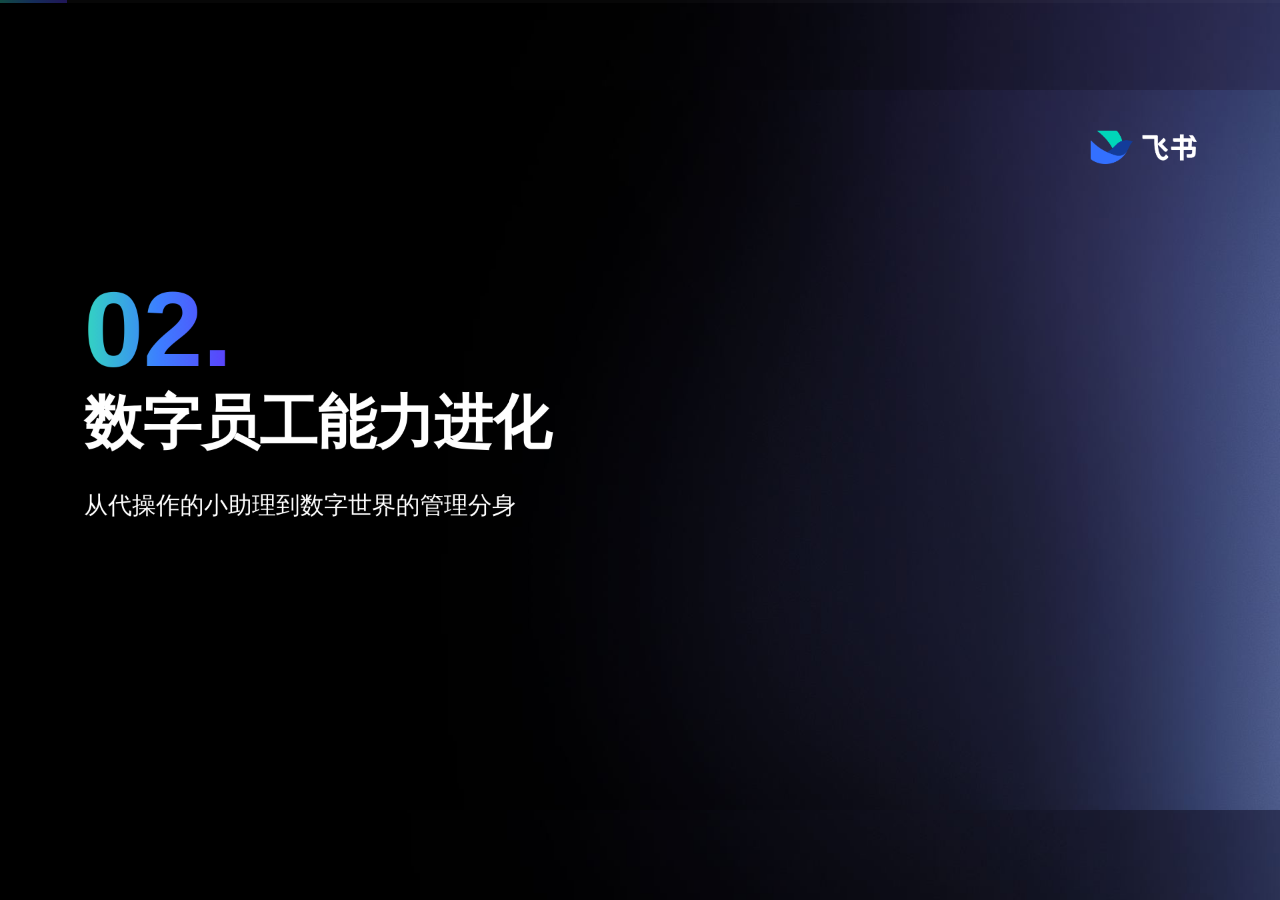
==== miniso-ip-2026-05-13/index.html @ ff4876a1 "Publish Miniso IP deck to GitHub Pages" ====
<!doctype html>
<html lang="zh-CN">
<head>
  <meta charset="utf-8">
  <meta name="viewport" content="width=device-width, initial-scale=1, viewport-fit=cover">
  <meta name="fs-language" content="zh-only">
  <title>AI 驱动名创组织能力重构 · 飞书 HTML Deck</title>
  <link rel="icon" href="../favicon.svg" type="image/svg+xml">
  <link rel="stylesheet" href="assets/feishu-deck.css">
  <style>

/* === assembled Miniso deck additions === */
.slide.miniso-section .chapter-num {
  font: 800 160px/1 var(--fs-font-latin);
  letter-spacing: 0;
}
.slide.miniso-section .title {
  max-width: 1300px;
}
.slide.miniso-section .lede {
  max-width: 1380px;
  color: #fff;
}
.slide.compliance-agent .stage {
  display: flex;
  flex-direction: column;
  justify-content: center;
}
.slide.compliance-agent .compliance-grid {
  display: grid;
  grid-template-columns: minmax(0, 1fr) minmax(0, 1.05fr);
  gap: 44px;
  align-items: stretch;
  width: 100%;
}
.slide.compliance-agent .compliance-left {
  display: flex;
  flex-direction: column;
  gap: 28px;
  min-width: 0;
}
.slide.compliance-agent .agent-chip-grid {
  display: grid;
  grid-template-columns: repeat(3, minmax(0, 1fr));
  gap: 14px;
}
.slide.compliance-agent .agent-chip-grid span {
  display: flex;
  align-items: center;
  justify-content: center;
  min-height: 62px;
  padding: 12px 18px;
  border-radius: 12px;
  border: 1px solid rgba(60,127,255,0.36);
  background: rgba(60,127,255,0.12);
  color: #fff;
  font: 700 22px/1.25 var(--fs-font-cjk);
}
.slide.compliance-agent .agent-chip-grid span:nth-child(4),
.slide.compliance-agent .agent-chip-grid span:nth-child(5) {
  background: rgba(255,255,255,0.92);
  color: #0A1B3D;
}
.slide.compliance-agent .compliance-steps {
  display: flex;
  flex-direction: column;
  gap: 18px;
}
.slide.compliance-agent .cstep {
  position: relative;
  padding: 20px 24px 20px 28px;
  border-radius: 14px;
  border: 1px solid rgba(255,255,255,0.12);
  background: rgba(8,12,24,0.42);
  overflow: hidden;
}
.slide.compliance-agent .cstep::before {
  content: "";
  position: absolute;
  left: 0;
  top: 0;
  bottom: 0;
  width: 4px;
  background: var(--fs-blue);
}
.slide.compliance-agent .cstep.is-violet::before { background: var(--fs-violet); }
.slide.compliance-agent .cstep.is-teal::before { background: var(--fs-teal); }
.slide.compliance-agent .cstep.is-orange::before { background: var(--fs-orange); }
.slide.compliance-agent .step-head {
  display: flex;
  align-items: baseline;
  gap: 18px;
  margin-bottom: 8px;
}
.slide.compliance-agent .step-head span {
  font: 800 18px/1 var(--fs-font-latin);
  color: var(--fs-blue);
  letter-spacing: 0.06em;
}
.slide.compliance-agent .cstep.is-violet .step-head span { color: var(--fs-violet); }
.slide.compliance-agent .cstep.is-teal .step-head span { color: var(--fs-teal); }
.slide.compliance-agent .cstep.is-orange .step-head span { color: var(--fs-orange); }
.slide.compliance-agent .step-head b {
  font: 800 28px/1.2 var(--fs-font-cjk);
  color: #fff;
}
.slide.compliance-agent .cstep p {
  margin: 0;
  font: 500 22px/1.5 var(--fs-font-cjk);
  color: #fff;
}
.slide.compliance-agent .compliance-right {
  display: grid;
  grid-template-columns: 1fr;
  grid-template-rows: minmax(0, 1fr) 210px;
  gap: 18px;
  min-width: 0;
  min-height: 0;
}
.slide.compliance-agent .evidence-frame,
.slide.compliance-agent .detail-frame {
  border-radius: 16px;
  border: 1px solid rgba(255,255,255,0.16);
  background-color: rgba(255,255,255,0.96);
  background-position: center;
  background-repeat: no-repeat;
}
.slide.compliance-agent .evidence-frame {
  min-height: 560px;
  background-size: contain;
}
.slide.compliance-agent .detail-frame {
  background-size: cover;
}
.slide .pic-cell .img-bg {
  display: block;
  background-position: center;
  background-repeat: no-repeat;
  background-size: contain;
  border-radius: 14px;
}
.slide[data-page="45"] .pic-cell .img-bg.is-cover {
  width: 520px;
  height: 380px;
}
.slide[data-page="45"] .pic-cell .img-bg.is-review {
  width: 786px;
  height: 800px;
}


/* === selected Starbucks page styles === */
/* === page 17 === */
[data-page="17"] /* P17 v2 · 真实冰山照片(input/冰山.png)+ native 文字 overlay */

    .slide[data-layout="content-2col"] .stage { display: block; padding: 0; }
[data-page="17"] .slide .iceberg-canvas {
      position: relative;
      width: 100%;
      height: 880px;
      overflow: hidden;
      border-radius: 22px;
      background-image: url('starbucks/input/冰山.png');
      background-position: center;
      background-size: cover;
      background-repeat: no-repeat;
    }
[data-page="17"] /* 暗化叠层让文字清晰 */
    .slide .iceberg-canvas::before {
      content: "";
      position: absolute; inset: 0;
      background:
        linear-gradient(90deg, rgba(0,10,30,0.55) 0%, rgba(0,10,30,0) 28%, rgba(0,10,30,0) 72%, rgba(0,10,30,0.55) 100%),
        linear-gradient(180deg, rgba(0,10,30,0.45) 0%, rgba(0,10,30,0) 22%, rgba(0,10,30,0) 60%, rgba(0,10,30,0.50) 100%);
      pointer-events: none;
      z-index: 1;
    }
[data-page="17"] /* —— 上 above water 区 —— */
    .slide .above {
      position: absolute;
      left: 0; right: 0; top: 0;
      height: 28%;
      display: flex; align-items: center;
      padding: 0 64px;
      z-index: 5;
    }
[data-page="17"] .slide .above .hero-block { max-width: 480px; }
[data-page="17"] /* —— 下 below water 区 · 跟上 20% 镜像对称(下右, [data-page="17"] 与上左呼应) —— */
    .slide .below {
      position: absolute;
      left: 0; right: 0; bottom: 0;
      height: 72%;
      display: flex; flex-direction: column;
      justify-content: center;
      align-items: flex-end;            /* 内容贴右 */
      padding: 0 64px 36px;             /* 右 padding 跟 above 的左 padding 同步 */
      z-index: 5;
    }
[data-page="17"] .slide .below .hero-block { max-width: 480px; }
[data-page="17"] /* 与 above 同宽 */

    .slide .hero-pct {
      font: 800 100px/1 var(--fs-font-latin);
      color: #fff;
      letter-spacing: -0.01em;
      display: inline-block;
      text-shadow: 0 4px 20px rgba(0,0,0,0.55);
    }
[data-page="17"] .slide .above .hero-pct { color: #FFFFFF; }
[data-page="17"] .slide .below .hero-pct { color: #6FE0FF; text-shadow: 0 0 32px rgba(120,200,255,0.55); }
[data-page="17"] .slide .hero-name {
      font: 800 38px/1.2 var(--fs-font-cjk);
      color: #fff;
      padding-top: 6px;
      text-shadow: 0 2px 8px rgba(0,0,0,0.50);
    }
[data-page="17"] .slide .hero-tag {
      display: inline-block;
      margin-top: 12px;
      padding: 6px 16px;
      background: rgba(0,0,0,0.40);
      border: 1px solid rgba(255,255,255,0.45);
      border-radius: 999px;
      font: 600 18px/1 var(--fs-font-cjk);
      color: #fff;
      letter-spacing: 0.04em;
      backdrop-filter: blur(4px);
    }
[data-page="17"] .slide .below .hero-tag {
      background: rgba(60,127,255,0.40);
      border-color: rgba(120,200,255,0.85);
    }
[data-page="17"] .slide .body-note {
      margin-top: 14px;
      font: 600 22px/1.5 var(--fs-font-cjk);
      color: #fff;
      max-width: 460px;
      text-shadow: 0 2px 6px rgba(0,0,0,0.55);
    }
[data-page="17"] .slide .body-note b { color: #FFD66E; font-weight: 800; }
[data-page="17"] .slide .points {
      display: flex; flex-direction: column; gap: 8px;
      padding-top: 12px;
      max-width: 480px;
    }
[data-page="17"] .slide .pt {
      display: flex; align-items: flex-start; gap: 10px;
      font: 600 18px/1.45 var(--fs-font-cjk);
      color: #fff;
      text-shadow: 0 2px 6px rgba(0,0,0,0.55);
    }
[data-page="17"] .slide .pt .dot {
      flex: 0 0 8px;
      width: 8px; height: 8px;
      margin-top: 11px;
      border-radius: 50%;
      background: #6FE0FF;
      box-shadow: 0 0 0 4px rgba(120,200,255,0.22);
    }
[data-page="17"] .slide .pt b { color: #FFD66E; font-weight: 800; }
[data-page="17"] .slide[data-layout="content-2col"] .stage { justify-content: center; }
[data-page="17"] .slide[data-layout="content-3up"] .stage { justify-content: center; }
[data-page="17"] .slide[data-layout="agenda"] .stage { justify-content: center; }
[data-page="17"] .slide[data-layout="stats"] .stage { justify-content: center; }
[data-page="17"] .slide[data-layout="big-stat"] .stage { justify-content: center; }
[data-page="17"] .slide[data-layout="quote"] .stage { justify-content: center; }

/* === page 18 === */
[data-page="18"] /* P18 · 左 门店实拍现场(素材1)+痛点 pill / 右 门店运营助手 AI chat demo (沿用 P19 模式) */

    .slide[data-layout="content-2col"] .stage { display: flex; flex-direction: column; justify-content: center; gap: 14px; padding-top: 4px; }
[data-page="18"] .slide .pic-twin {
      display: grid; grid-template-columns: 1fr 1fr;
      gap: 36px;
      align-items: center;
    }
[data-page="18"] /* —— LEFT · 实拍 + 痛点 pill —— */
    .slide .pic-cell {
      display: flex; flex-direction: column;
      gap: 14px; align-items: center;
    }
[data-page="18"] .slide .pic-pill {
      align-self: center;
      padding: 10px 24px;
      background: rgba(60,127,255,0.20);
      border: 1px solid rgba(60,127,255,0.55);
      border-radius: 999px;
      font: 700 22px/1.3 var(--fs-font-cjk);
      color: #fff;
      letter-spacing: 0.005em;
      max-width: 92%;
      text-align: center;
    }
[data-page="18"] .slide .pic-frame {
      width: 100%;
      flex: 1; min-height: 720px;
      background-image: url('starbucks/input/18页知识管理1.png');
      background-position: center top;
      background-size: contain;
      background-repeat: no-repeat;
      border-radius: 12px;
    }
[data-page="18"] /* —— RIGHT · phone chat demo —— */
    .slide .demo-cell {
      display: flex; flex-direction: column;
      gap: 14px; align-items: center;
    }
[data-page="18"] .slide .demo-pill {
      align-self: center;
      padding: 10px 24px;
      background: rgba(51,214,192,0.20);
      border: 1px solid rgba(51,214,192,0.55);
      border-radius: 999px;
      font: 700 22px/1.3 var(--fs-font-cjk);
      color: #fff;
      letter-spacing: 0.005em;
      max-width: 92%;
      text-align: center;
    }
[data-page="18"] .slide .phone {
      position: relative;
      width: 380px; height: 720px;
      background: #f6f6f6;
      border-radius: 46px;
      box-shadow: 0 0 0 10px #11141c, 0 0 0 11px #2c3142, inset 0 0 0 1px rgba(0,0,0,0.04);
      overflow: hidden;
      display: flex; flex-direction: column;
      font-family: -apple-system, BlinkMacSystemFont, "PingFang SC", var(--fs-font-cjk);
      color: #1a1d24;
    }
[data-page="18"] .slide .phone::before {
      content: ""; position: absolute; top: 12px; left: 50%; transform: translateX(-50%);
      width: 110px; height: 32px; background: #11141c; border-radius: 18px; z-index: 20;
    }
[data-page="18"] .slide .ph-status {
      flex: 0 0 50px;
      display: flex; align-items: center; justify-content: space-between;
      padding: 18px 24px 0;
      font-size: 14px; font-weight: 700; line-height: 1; color: #1a1d24;
    }
[data-page="18"] .slide .ph-status .right { display: flex; gap: 5px; align-items: center; }
[data-page="18"] .slide .ph-status svg { display: block; }
[data-page="18"] .slide .ph-bar {
      flex: 0 0 52px;
      display: flex; align-items: center; gap: 8px;
      padding: 8px 14px;
      background: #f6f6f6;
    }
[data-page="18"] .slide .ph-bar .back {
      display: flex; align-items: center; gap: 4px;
      color: #1a1d24; font-size: 22px; font-weight: 400;
    }
[data-page="18"] .slide .ph-bar .nav-title {
      flex: 1;
      display: flex; align-items: center; gap: 6px; justify-content: center;
      font-size: 18px; font-weight: 700; color: #1a1d24;
    }
[data-page="18"] .slide .ph-bar .robot-tag {
      padding: 2px 6px;
      background: #FFE7B0; border-radius: 4px;
      font-size: 14px; font-weight: 600; line-height: 1;
      color: #B87600;
    }
[data-page="18"] .slide .ph-bar .more {
      width: 28px; height: 28px;
      display: flex; align-items: center; justify-content: center;
      color: #1a1d24;
    }
[data-page="18"] .slide .ph-tabs {
      flex: 0 0 42px;
      display: flex; align-items: center; gap: 18px;
      padding: 0 18px;
      background: #f6f6f6;
      border-bottom: 1px solid rgba(0,0,0,0.05);
    }
[data-page="18"] .slide .ph-tabs .tab {
      position: relative;
      padding: 10px 0;
      font-size: 14px; font-weight: 500; color: #66707d;
    }
[data-page="18"] .slide .ph-tabs .tab.is-active { color: #1a1d24; font-weight: 700; }
[data-page="18"] .slide .ph-tabs .tab.is-active::after {
      content: ""; position: absolute;
      left: 50%; bottom: 0; transform: translateX(-50%);
      width: 18px; height: 3px;
      background: #3370FF; border-radius: 2px;
    }
[data-page="18"] .slide .ph-divider {
      flex: 0 0 32px;
      display: flex; align-items: center; justify-content: center; gap: 8px;
      background: #f6f6f6;
    }
[data-page="18"] .slide .ph-divider .line { flex: 1; max-width: 80px; height: 1px; background: rgba(0,0,0,0.08); }
[data-page="18"] .slide .ph-divider .label { font-size: 14px; font-weight: 500; color: #99a1ad; line-height: 1; }
[data-page="18"] .slide .ph-chat {
      flex: 1;
      padding: 4px 14px 8px;
      overflow: hidden;
      display: flex; flex-direction: column;
      background: #f6f6f6;
    }
[data-page="18"] .slide .ph-chat-inner {
      display: flex; flex-direction: column; gap: 12px;
      animation: scroll-up18 14s linear infinite;
    }
@keyframes scroll-up18 {
      0%, 55%   { transform: translateY(0); }
      60%, 100% { transform: translateY(-100px); }
    }
[data-page="18"] .slide .msg {
      display: flex; gap: 10px;
      align-items: flex-start;
      opacity: 0;
      transform: translateY(8px);
    }
[data-page="18"] .slide .msg.is-user { flex-direction: row-reverse; }
[data-page="18"] .slide .msg .avatar {
      width: 44px; height: 44px;
      border-radius: 50%;
      flex-shrink: 0;
      display: flex; align-items: center; justify-content: center;
      color: #fff;
    }
[data-page="18"] .slide .msg.is-bot .avatar {
      background: linear-gradient(135deg, #6FA8FF 0%, #3370FF 100%);
      color: #fff;
      font-family: var(--fs-font-cjk);
      font-size: 14px;
      font-weight: 800;
      line-height: 1;
      letter-spacing: -0.06em;
      text-align: center;
    }
[data-page="18"] .slide .msg.is-user .avatar {
      background: linear-gradient(135deg, #FFB870 0%, #FF8A30 100%);
      font-size: 14px; font-weight: 700; line-height: 1;
      font-family: var(--fs-font-cjk);
      letter-spacing: -0.06em;
    }
[data-page="18"] .slide .msg .bubble {
      max-width: 240px;
      padding: 10px 14px;
      background: #fff;
      border-radius: 4px 14px 14px 14px;
      font-size: 14px;
      font-weight: 400;
      line-height: 1.55;
      color: #1a1d24;
      letter-spacing: 0.005em;
      border: 1px solid rgba(0,0,0,0.04);
      font-family: var(--fs-font-cjk);
    }
[data-page="18"] .slide .msg.is-user .bubble {
      background: #DCEDFF;
      border-color: rgba(51,112,255,0.10);
      border-radius: 14px 4px 14px 14px;
      color: #0A2A66;
    }
[data-page="18"] .slide .msg .bubble .lead {
      display: block;
      font-size: 18px; font-weight: 700; color: #1a1d24;
      padding-bottom: 4px;
    }
[data-page="18"] .slide .msg .bubble b { color: #3370FF; font-weight: 700; }
[data-page="18"] .slide .msg.is-typing .bubble {
      display: flex; gap: 4px; align-items: center;
      padding: 14px 16px;
    }
[data-page="18"] .slide .msg.is-typing .bubble span {
      width: 6px; height: 6px;
      background: #99a1ad;
      border-radius: 50%;
      animation: dot18 1.1s ease-in-out infinite;
    }
[data-page="18"] .slide .msg.is-typing .bubble span:nth-child(2) { animation-delay: .15s; }
[data-page="18"] .slide .msg.is-typing .bubble span:nth-child(3) { animation-delay: .3s; }
@keyframes dot18 {
      0%, 60%, 100% { opacity: .3; transform: translateY(0); }
      30%           { opacity: 1;  transform: translateY(-3px); }
    }
[data-page="18"] /* 紧急调整项 chip 列表 (跟在 bot reply 后) */
    .slide .fix-list {
      display: flex; flex-direction: column; gap: 6px;
      align-self: stretch;
      padding: 8px 10px;
      background: rgba(254,127,0,0.10);
      border: 1px solid rgba(254,127,0,0.42);
      border-radius: 8px;
      opacity: 0;
      animation: msg-in18 .35s ease-out forwards 5.4s;
    }
[data-page="18"] .slide .fix-item {
      display: flex; align-items: flex-start; gap: 8px;
      padding: 6px 10px;
      background: #fff;
      border: 1px solid #FFE0B0;
      border-radius: 6px;
      font-size: 14px;
      font-weight: 500;
      line-height: 1.45;
      color: #1a1d24;
      font-family: var(--fs-font-cjk);
    }
[data-page="18"] .slide .fix-item .num {
      width: 18px; height: 18px;
      background: #FE7F00; color: #fff;
      border-radius: 50%;
      display: flex; align-items: center; justify-content: center;
      font-size: 14px; font-weight: 800;
      flex-shrink: 0;
      line-height: 1;
    }
[data-page="18"] /* msg timing */
    .slide .msg.welcome { animation: msg-in18 .35s ease-out forwards .3s; }
[data-page="18"] .slide .msg.m1 { animation: msg-in18 .35s ease-out forwards 1.6s; }
[data-page="18"] .slide .msg.typing { animation: msg-in18 .3s ease-out forwards 2.8s, msg-out18 .25s ease-in forwards 4.0s; }
[data-page="18"] .slide .msg.m2 { animation: msg-in18 .35s ease-out forwards 4.0s; }
@keyframes msg-in18 {
      from { opacity: 0; transform: translateY(8px); }
      to   { opacity: 1; transform: translateY(0); }
    }
@keyframes msg-out18 {
      to { opacity: 0; transform: translateY(-4px); height: 0; padding: 0; margin: 0; }
    }
[data-page="18"] /* 底部输入栏 placeholder */
    .slide .ph-input {
      flex: 0 0 50px;
      display: grid; grid-template-columns: 1fr 36px;
      gap: 10px;
      padding: 6px 14px 8px;
      background: #f6f6f6;
      border-top: 1px solid rgba(0,0,0,0.06);
    }
[data-page="18"] .slide .ph-input .field {
      display: flex; align-items: center;
      padding: 10px 14px;
      background: #fff;
      border: 1px solid rgba(0,0,0,0.06);
      border-radius: 12px;
      font-size: 14px; font-weight: 500;
      color: #99a1ad;
      font-family: var(--fs-font-cjk);
    }
[data-page="18"] .slide .ph-input .send {
      align-self: center;
      width: 32px; height: 32px;
      background: #3370FF;
      border-radius: 50%;
      display: flex; align-items: center; justify-content: center;
      color: #fff;
      font-size: 14px; font-weight: 700;
    }
[data-page="18"] .slide[data-layout="content-2col"] .stage { justify-content: center; }
[data-page="18"] .slide[data-layout="content-3up"] .stage { justify-content: center; }
[data-page="18"] .slide[data-layout="agenda"] .stage { justify-content: center; }
[data-page="18"] .slide[data-layout="stats"] .stage { justify-content: center; }
[data-page="18"] .slide[data-layout="big-stat"] .stage { justify-content: center; }
[data-page="18"] .slide[data-layout="quote"] .stage { justify-content: center; }

/* === page 19 === */
[data-page="19"] /* P19 · 左 平面图(素材1)+痛点 pill / 右 营建专家 AI chat demo (风格沿用 P20) */

    .slide[data-layout="content-2col"] .stage { display: flex; flex-direction: column; justify-content: center; gap: 14px; padding-top: 4px; }
[data-page="19"] .slide .pic-twin {
      display: grid; grid-template-columns: 1fr 1fr;
      gap: 36px;
      align-items: center;
    }
[data-page="19"] /* —— LEFT · 平面图 + 痛点 pill —— */
    .slide .pic-cell {
      display: flex; flex-direction: column;
      gap: 14px; align-items: center;
    }
[data-page="19"] .slide .pic-pill {
      align-self: center;
      padding: 10px 24px;
      background: rgba(254,127,0,0.18);
      border: 1px solid rgba(254,127,0,0.55);
      border-radius: 999px;
      font: 700 22px/1.3 var(--fs-font-cjk);
      color: #fff;
      letter-spacing: 0.005em;
      max-width: 92%;
      text-align: center;
    }
[data-page="19"] .slide .pic-frame {
      width: 100%;
      flex: 1; min-height: 720px;
      background-image: url('starbucks/input/19页素材1.png');
      background-position: center top;
      background-size: contain;
      background-repeat: no-repeat;
      border-radius: 12px;
    }
[data-page="19"] /* —— RIGHT · phone chat demo —— */
    .slide .demo-cell {
      display: flex; flex-direction: column;
      gap: 14px; align-items: center;
    }
[data-page="19"] .slide .demo-pill {
      align-self: center;
      padding: 10px 24px;
      background: rgba(51,214,192,0.18);
      border: 1px solid rgba(51,214,192,0.55);
      border-radius: 999px;
      font: 700 22px/1.3 var(--fs-font-cjk);
      color: #fff;
      letter-spacing: 0.005em;
      max-width: 92%;
      text-align: center;
    }
[data-page="19"] .slide .phone {
      position: relative;
      width: 380px; height: 720px;
      background: #f6f6f6;
      border-radius: 46px;
      box-shadow: 0 0 0 10px #11141c, 0 0 0 11px #2c3142, inset 0 0 0 1px rgba(0,0,0,0.04);
      overflow: hidden;
      display: flex; flex-direction: column;
      font-family: -apple-system, BlinkMacSystemFont, "PingFang SC", var(--fs-font-cjk);
      color: #1a1d24;
    }
[data-page="19"] .slide .phone::before {
      content: ""; position: absolute; top: 12px; left: 50%; transform: translateX(-50%);
      width: 110px; height: 32px; background: #11141c; border-radius: 18px; z-index: 20;
    }
[data-page="19"] .slide .ph-status {
      flex: 0 0 50px;
      display: flex; align-items: center; justify-content: space-between;
      padding: 18px 24px 0;
      font-size: 14px; font-weight: 700; line-height: 1; color: #1a1d24;
    }
[data-page="19"] .slide .ph-status .right { display: flex; gap: 5px; align-items: center; }
[data-page="19"] .slide .ph-status svg { display: block; }
[data-page="19"] .slide .ph-bar {
      flex: 0 0 52px;
      display: flex; align-items: center; gap: 8px;
      padding: 8px 14px;
      background: #f6f6f6;
    }
[data-page="19"] .slide .ph-bar .back {
      display: flex; align-items: center; gap: 4px;
      color: #1a1d24; font-size: 22px; font-weight: 400;
    }
[data-page="19"] .slide .ph-bar .nav-title {
      flex: 1;
      display: flex; align-items: center; gap: 6px; justify-content: center;
      font-size: 18px; font-weight: 700; color: #1a1d24;
    }
[data-page="19"] .slide .ph-bar .robot-tag {
      padding: 2px 6px;
      background: #FFE7B0; border-radius: 4px;
      font-size: 14px; font-weight: 600; line-height: 1;
      color: #B87600;
    }
[data-page="19"] .slide .ph-bar .more {
      width: 28px; height: 28px;
      display: flex; align-items: center; justify-content: center;
      color: #1a1d24;
    }
[data-page="19"] .slide .ph-tabs {
      flex: 0 0 42px;
      display: flex; align-items: center; gap: 18px;
      padding: 0 18px;
      background: #f6f6f6;
      border-bottom: 1px solid rgba(0,0,0,0.05);
    }
[data-page="19"] .slide .ph-tabs .tab {
      position: relative;
      padding: 10px 0;
      font-size: 14px; font-weight: 500; color: #66707d;
    }
[data-page="19"] .slide .ph-tabs .tab.is-active { color: #1a1d24; font-weight: 700; }
[data-page="19"] .slide .ph-tabs .tab.is-active::after {
      content: ""; position: absolute;
      left: 50%; bottom: 0; transform: translateX(-50%);
      width: 18px; height: 3px;
      background: #3370FF; border-radius: 2px;
    }
[data-page="19"] .slide .ph-divider {
      flex: 0 0 32px;
      display: flex; align-items: center; justify-content: center; gap: 8px;
      background: #f6f6f6;
    }
[data-page="19"] .slide .ph-divider .line { flex: 1; max-width: 80px; height: 1px; background: rgba(0,0,0,0.08); }
[data-page="19"] .slide .ph-divider .label { font-size: 14px; font-weight: 500; color: #99a1ad; line-height: 1; }
[data-page="19"] .slide .ph-chat {
      flex: 1;
      padding: 4px 14px 8px;
      overflow: hidden;
      display: flex; flex-direction: column;
      background: #f6f6f6;
    }
[data-page="19"] .slide .ph-chat-inner {
      display: flex; flex-direction: column; gap: 12px;
      animation: scroll-up19 14s linear infinite;
    }
@keyframes scroll-up19 {
      0%, 55%   { transform: translateY(0); }
      60%, 100% { transform: translateY(-100px); }
    }
[data-page="19"] .slide .msg {
      display: flex; gap: 10px;
      align-items: flex-start;
      opacity: 0;
      transform: translateY(8px);
    }
[data-page="19"] .slide .msg.is-user { flex-direction: row-reverse; }
[data-page="19"] .slide .msg .avatar {
      width: 36px; height: 36px;
      border-radius: 50%;
      flex-shrink: 0;
      display: flex; align-items: center; justify-content: center;
      color: #fff;
    }
[data-page="19"] .slide .msg.is-bot .avatar {
      background: linear-gradient(135deg, #6FE8D8 0%, #16A88F 100%);
      color: #fff;
      font-family: var(--fs-font-cjk);
      font-size: 14px;
      font-weight: 800;
      line-height: 1;
      letter-spacing: -0.02em;
    }
[data-page="19"] .slide .msg.is-user .avatar {
      background: linear-gradient(135deg, #FFB870 0%, #FF8A30 100%);
      font-size: 14px; font-weight: 700; line-height: 1;
      font-family: var(--fs-font-cjk);
    }
[data-page="19"] .slide .msg .bubble {
      max-width: 240px;
      padding: 10px 14px;
      background: #fff;
      border-radius: 4px 14px 14px 14px;
      font-size: 14px;
      font-weight: 400;
      line-height: 1.55;
      color: #1a1d24;
      letter-spacing: 0.005em;
      border: 1px solid rgba(0,0,0,0.04);
      font-family: var(--fs-font-cjk);
    }
[data-page="19"] .slide .msg.is-user .bubble {
      background: #DCEDFF;
      border-color: rgba(51,112,255,0.10);
      border-radius: 14px 4px 14px 14px;
      color: #0A2A66;
    }
[data-page="19"] .slide .msg .bubble .lead {
      display: block;
      font-size: 18px; font-weight: 700; color: #1a1d24;
      padding-bottom: 4px;
    }
[data-page="19"] .slide .msg .bubble b { color: #16A88F; font-weight: 700; }
[data-page="19"] .slide .msg.is-typing .bubble {
      display: flex; gap: 4px; align-items: center;
      padding: 14px 16px;
    }
[data-page="19"] .slide .msg.is-typing .bubble span {
      width: 6px; height: 6px;
      background: #99a1ad;
      border-radius: 50%;
      animation: dot19 1.1s ease-in-out infinite;
    }
[data-page="19"] .slide .msg.is-typing .bubble span:nth-child(2) { animation-delay: .15s; }
[data-page="19"] .slide .msg.is-typing .bubble span:nth-child(3) { animation-delay: .3s; }
@keyframes dot19 {
      0%, 60%, 100% { opacity: .3; transform: translateY(0); }
      30%           { opacity: 1;  transform: translateY(-3px); }
    }
[data-page="19"] /* solution chip cluster (跟在 bot reply 后) */
    .slide .sol-chips {
      display: flex; flex-direction: column; gap: 6px;
      align-self: stretch;
      padding: 8px 10px;
      background: rgba(51,214,192,0.12);
      border: 1px solid rgba(51,214,192,0.42);
      border-radius: 8px;
      opacity: 0;
      animation: msg-in19 .35s ease-out forwards 5.4s;
    }
[data-page="19"] .slide .sol-chip {
      display: flex; align-items: center; gap: 8px;
      padding: 6px 10px;
      background: #fff;
      border: 1px solid #DCEDFF;
      border-radius: 6px;
      font-size: 14px;
      font-weight: 600;
      line-height: 1.4;
      color: #1a1d24;
      font-family: var(--fs-font-cjk);
    }
[data-page="19"] .slide .sol-chip .num {
      width: 18px; height: 18px;
      background: #16A88F; color: #fff;
      border-radius: 4px;
      display: flex; align-items: center; justify-content: center;
      font-size: 14px; font-weight: 800;
      flex-shrink: 0;
    }
[data-page="19"] /* msg timing */
    .slide .msg.welcome { animation: msg-in19 .35s ease-out forwards .3s; }
[data-page="19"] .slide .msg.m1 { animation: msg-in19 .35s ease-out forwards 1.6s; }
[data-page="19"] .slide .msg.typing { animation: msg-in19 .3s ease-out forwards 2.8s, msg-out19 .25s ease-in forwards 4.0s; }
[data-page="19"] .slide .msg.m2 { animation: msg-in19 .35s ease-out forwards 4.0s; }
@keyframes msg-in19 {
      from { opacity: 0; transform: translateY(8px); }
      to   { opacity: 1; transform: translateY(0); }
    }
@keyframes msg-out19 {
      to { opacity: 0; transform: translateY(-4px); height: 0; padding: 0; margin: 0; }
    }
[data-page="19"] /* 底部输入栏 placeholder */
    .slide .ph-input {
      flex: 0 0 50px;
      display: grid; grid-template-columns: 1fr 36px;
      gap: 10px;
      padding: 6px 14px 8px;
      background: #f6f6f6;
      border-top: 1px solid rgba(0,0,0,0.06);
    }
[data-page="19"] .slide .ph-input .field {
      display: flex; align-items: center;
      padding: 10px 14px;
      background: #fff;
      border: 1px solid rgba(0,0,0,0.06);
      border-radius: 12px;
      font-size: 14px; font-weight: 500;
      color: #99a1ad;
      font-family: var(--fs-font-cjk);
    }
[data-page="19"] .slide .ph-input .send {
      align-self: center;
      width: 32px; height: 32px;
      background: #3370FF;
      border-radius: 50%;
      display: flex; align-items: center; justify-content: center;
      color: #fff;
      font-size: 14px; font-weight: 700;
    }
[data-page="19"] .slide[data-layout="content-2col"] .stage { justify-content: center; }
[data-page="19"] .slide[data-layout="content-3up"] .stage { justify-content: center; }
[data-page="19"] .slide[data-layout="agenda"] .stage { justify-content: center; }
[data-page="19"] .slide[data-layout="stats"] .stage { justify-content: center; }
[data-page="19"] .slide[data-layout="big-stat"] .stage { justify-content: center; }
[data-page="19"] .slide[data-layout="quote"] .stage { justify-content: center; }

/* === page 20 === */
[data-page="20"] /* P20 · 海底捞大明白 native H5 demo · 严格对齐 input/参考飞书交互样式.png 视觉规范 */

    .slide[data-layout="content-2col"] .stage { display: flex; flex-direction: column; justify-content: center; gap: 22px; }
[data-page="20"] .slide .haidi-row {
      display: grid;
      grid-template-columns: 1fr 1fr;     /* 左右 1:1,phone 在左半屏居中 */
      gap: 36px;
      align-items: center;
    }
[data-page="20"] .slide .haidi-row > .phone { justify-self: center; }
[data-page="20"] /* 左半屏居中 */
    .slide .haidi-row > .haidi-meta { padding-right: 20px; max-width: 720px; }
[data-page="20"] /* —— 现代手机外壳 · 单层 bezel 光圈, [data-page="20"] 无 chunky 阴影 —— */
    .slide .phone {
      position: relative;
      justify-self: center;
      width: 380px; height: 780px;
      background: #f6f6f6;
      border-radius: 46px;
      /* ring shadow only — 验证器允许的 0-offset 光圈 */
      box-shadow: 0 0 0 10px #11141c,
                  0 0 0 11px #2c3142,
                  inset 0 0 0 1px rgba(0,0,0,0.04);
      overflow: hidden;
      display: flex; flex-direction: column;
      font-family: -apple-system, BlinkMacSystemFont, "PingFang SC", var(--fs-font-cjk);
      color: #1a1d24;
    }
[data-page="20"] /* 顶部 dynamic island / notch */
    .slide .phone::before {
      content: "";
      position: absolute;
      top: 12px; left: 50%;
      transform: translateX(-50%);
      width: 110px; height: 32px;
      background: #11141c;
      border-radius: 18px;
      z-index: 20;
    }
[data-page="20"] /* —— 状态栏 —— */
    .slide .ph-status {
      flex: 0 0 50px;
      display: flex; align-items: center; justify-content: space-between;
      padding: 18px 24px 0;
      font-size: 14px;
      font-weight: 700;
      line-height: 1;
      color: #1a1d24;
    }
[data-page="20"] .slide .ph-status .right { display: flex; gap: 5px; align-items: center; }
[data-page="20"] .slide .ph-status svg { display: block; }
[data-page="20"] /* —— 顶部 nav bar —— */
    .slide .ph-bar {
      flex: 0 0 52px;
      display: flex; align-items: center;
      gap: 8px;
      padding: 8px 14px;
      background: #f6f6f6;
    }
[data-page="20"] .slide .ph-bar .back {
      display: flex; align-items: center; gap: 4px;
      color: #1a1d24;
      font-size: 22px;
      font-weight: 400;
    }
[data-page="20"] .slide .ph-bar .badge {
      display: inline-flex; align-items: center; justify-content: center;
      min-width: 20px; height: 20px;
      padding: 0 5px;
      background: #ff3b30;
      border-radius: 10px;
      color: #fff;
      font-size: 14px;
      font-weight: 700;
      line-height: 1;
    }
[data-page="20"] .slide .ph-bar .nav-title {
      flex: 1;
      display: flex; align-items: center; gap: 6px;
      justify-content: center;
      font-size: 18px;
      font-weight: 700;
      color: #1a1d24;
      letter-spacing: 0.005em;
    }
[data-page="20"] .slide .ph-bar .robot-tag {
      padding: 2px 6px;
      background: #FFE7B0;
      border-radius: 4px;
      font-size: 14px;
      font-weight: 600;
      line-height: 1;
      color: #B87600;
    }
[data-page="20"] .slide .ph-bar .more {
      width: 28px; height: 28px;
      display: flex; align-items: center; justify-content: center;
      color: #1a1d24;
    }
[data-page="20"] /* —— Tab bar 消息 / 文档·资料 —— */
    .slide .ph-tabs {
      flex: 0 0 42px;
      display: flex; align-items: center; gap: 18px;
      padding: 0 18px;
      background: #f6f6f6;
      border-bottom: 1px solid rgba(0,0,0,0.05);
    }
[data-page="20"] .slide .ph-tabs .tab {
      position: relative;
      padding: 10px 0;
      font-size: 14px;
      font-weight: 500;
      color: #66707d;
    }
[data-page="20"] .slide .ph-tabs .tab.is-active {
      color: #1a1d24;
      font-weight: 700;
    }
[data-page="20"] .slide .ph-tabs .tab.is-active::after {
      content: "";
      position: absolute;
      left: 50%; bottom: 0;
      transform: translateX(-50%);
      width: 18px; height: 3px;
      background: #3370FF;
      border-radius: 2px;
    }
[data-page="20"] .slide .ph-tabs .tab-add {
      margin-left: auto;
      width: 24px; height: 24px;
      display: flex; align-items: center; justify-content: center;
      color: #66707d;
      font-size: 22px;
      font-weight: 400;
    }
[data-page="20"] /* —— "新话题" 分隔条 —— */
    .slide .ph-divider {
      flex: 0 0 36px;
      display: flex; align-items: center; justify-content: center;
      gap: 8px;
      background: #f6f6f6;
      padding: 4px 0;
    }
[data-page="20"] .slide .ph-divider .line {
      flex: 1;
      max-width: 80px;
      height: 1px;
      background: rgba(0,0,0,0.08);
    }
[data-page="20"] .slide .ph-divider .label {
      font-size: 14px;
      font-weight: 500;
      color: #99a1ad;
      line-height: 1;
    }
[data-page="20"] /* —— Chat 区 —— */
    .slide .ph-chat {
      flex: 1;
      padding: 4px 14px 8px;
      overflow: hidden;
      display: flex; flex-direction: column;
      background: #f6f6f6;
      position: relative;
    }
[data-page="20"] .slide .ph-chat-inner {
      display: flex; flex-direction: column; gap: 14px;
      animation: scroll-up 14s linear infinite;
    }
@keyframes scroll-up {
      0%, 50%   { transform: translateY(0); }
      60%, 100% { transform: translateY(-200px); }
    }
[data-page="20"] /* —— 消息行 —— */
    .slide .msg {
      display: flex; gap: 10px;
      align-items: flex-start;
      opacity: 0;
      transform: translateY(8px);
    }
[data-page="20"] .slide .msg.is-user { flex-direction: row-reverse; }
[data-page="20"] .slide .msg .avatar {
      width: 44px; height: 44px;
      border-radius: 50%;
      flex-shrink: 0;
      background-position: center;
      background-size: cover;
    }
[data-page="20"] /* bot 头像 — 渐变圈 + 三字 (font 缩小, [data-page="20"] 加粗压扁) */
    .slide .msg.is-bot .avatar {
      background: linear-gradient(135deg, #6FA8FF 0%, #3370FF 100%);
      display: flex; align-items: center; justify-content: center;
      color: #fff;
      font-family: var(--fs-font-cjk);
      font-size: 14px;
      font-weight: 800;
      line-height: 1;
      letter-spacing: -0.06em;
      text-align: center;
    }
[data-page="20"] /* user 头像 — 浅灰 + 字 */
    .slide .msg.is-user .avatar {
      background: linear-gradient(135deg, #FFB870 0%, #FF8A30 100%);
      display: flex; align-items: center; justify-content: center;
      color: #fff;
      font-size: 14px;
      font-weight: 700;
      line-height: 1;
    }
[data-page="20"] .slide .msg .bubble {
      max-width: 240px;
      padding: 10px 14px;
      background: #fff;
      border-radius: 4px 14px 14px 14px;
      font-size: 14px;
      font-weight: 400;
      line-height: 1.55;
      color: #1a1d24;
      letter-spacing: 0.005em;
      border: 1px solid rgba(0,0,0,0.04);
    }
[data-page="20"] .slide .msg.is-user .bubble {
      background: #DCEDFF;
      border-color: rgba(51,112,255,0.10);
      border-radius: 14px 4px 14px 14px;
      color: #0A2A66;
    }
[data-page="20"] .slide .msg .bubble .em {
      color: #3370FF; font-weight: 700;
    }
[data-page="20"] .slide .msg .bubble b { color: #1a1d24; font-weight: 700; }
[data-page="20"] .slide .msg .bubble .lead {
      display: block;
      font-size: 18px;
      font-weight: 700;
      color: #1a1d24;
      padding-bottom: 4px;
    }
[data-page="20"] /* typing dots */
    .slide .msg.is-typing .bubble {
      display: flex; gap: 4px; align-items: center;
      padding: 14px 16px;
    }
[data-page="20"] .slide .msg.is-typing .bubble span {
      width: 6px; height: 6px;
      background: #99a1ad;
      border-radius: 50%;
      animation: dot-pulse 1.1s ease-in-out infinite;
    }
[data-page="20"] .slide .msg.is-typing .bubble span:nth-child(2) { animation-delay: .15s; }
[data-page="20"] .slide .msg.is-typing .bubble span:nth-child(3) { animation-delay: .30s; }
@keyframes dot-pulse {
      0%, 60%, 100% { opacity: .3; transform: translateY(0); }
      30%           { opacity: 1;  transform: translateY(-3px); }
    }
[data-page="20"] /* —— msg timing — 14s 一轮 —— */
    .slide .msg.welcome { animation: msg-in .35s ease-out forwards .3s; }
[data-page="20"] .slide .msg.m1 { animation: msg-in .35s ease-out forwards 1.4s; }
[data-page="20"] .slide .msg.m2 { animation: msg-in .35s ease-out forwards 2.6s; }
[data-page="20"] .slide .msg.typing { animation: msg-in .3s ease-out forwards 3.8s,
                                     msg-out .25s ease-in forwards 5.0s; }
[data-page="20"] .slide .msg.m4 { animation: msg-in .35s ease-out forwards 5.0s; }
[data-page="20"] .slide .msg.m5 { animation: msg-in .35s ease-out forwards 8.4s; }
[data-page="20"] .slide .msg.typing-2 { animation: msg-in .3s ease-out forwards 9.4s,
                                     msg-out .25s ease-in forwards 10.8s; }
[data-page="20"] .slide .msg.m6 { animation: msg-in .35s ease-out forwards 10.8s; }
@keyframes msg-in {
      from { opacity: 0; transform: translateY(8px); }
      to   { opacity: 1; transform: translateY(0); }
    }
@keyframes msg-out {
      to { opacity: 0; transform: translateY(-4px); height: 0; padding-top: 0; padding-bottom: 0; margin: 0; }
    }
[data-page="20"] /* —— 底部 "新话题" ribbon + input —— */
    .slide .ph-foot-ribbon {
      flex: 0 0 36px;
      display: flex; align-items: center; gap: 8px;
      padding: 0 18px;
      background: #f6f6f6;
      border-top: 1px solid rgba(0,0,0,0.06);
    }
[data-page="20"] .slide .ph-foot-ribbon .new-topic {
      display: flex; align-items: center; gap: 5px;
      padding: 6px 12px;
      background: #fff;
      border: 1px solid rgba(0,0,0,0.10);
      border-radius: 14px;
      font-size: 14px;
      font-weight: 500;
      color: #1a1d24;
    }
[data-page="20"] .slide .ph-input {
      flex: 0 0 50px;
      padding: 6px 14px 8px;
      background: #f6f6f6;
      display: flex; align-items: center; gap: 10px;
    }
[data-page="20"] .slide .ph-input .field {
      flex: 1;
      background: #fff;
      border-radius: 12px;
      padding: 10px 14px;
      font-size: 14px;
      font-weight: 500;
      line-height: 1.3;
      color: #1a1d24;
      display: flex; align-items: center;
      overflow: hidden;
      position: relative;
      border: 1px solid rgba(0,0,0,0.06);
    }
[data-page="20"] .slide .ph-input .field .placeholder {
      color: #99a1ad;
      animation: ph-fade 14s linear infinite;
    }
@keyframes ph-fade {
      0%, 38% { opacity: 1; }
      42%, 56% { opacity: 0; }
      60%, 100% { opacity: 1; }
    }
[data-page="20"] .slide .ph-input .field .typed {
      position: absolute;
      left: 14px; right: 30px;
      color: #1a1d24;
      max-width: 0;
      overflow: hidden; white-space: nowrap;
      animation: type-in 1.4s steps(14, end) forwards 6.0s,
                 type-out .15s steps(1, end) forwards 8.4s;
    }
@keyframes type-in { to { max-width: 86%; } }
@keyframes type-out { to { max-width: 0; } }
[data-page="20"] .slide .ph-input .field .caret {
      position: absolute;
      right: 22px; top: 50%;
      transform: translateY(-50%);
      width: 1.5px; height: 16px;
      background: #3370FF;
      animation: caret-blink 1s steps(2) infinite;
      opacity: 0;
    }
[data-page="20"] .slide .ph-input .field .caret.is-active {
      opacity: 1;
    }
@keyframes caret-blink { to { opacity: 0; } }
[data-page="20"] .slide .ph-input .expand {
      width: 22px; height: 22px;
      color: #66707d;
    }
[data-page="20"] /* —— 底部工具条 emoji / @ / mic / image / Aa / + —— */
    .slide .ph-tools {
      flex: 0 0 56px;
      display: flex; align-items: center; justify-content: space-around;
      padding: 0 18px;
      background: #f6f6f6;
      border-top: 1px solid rgba(0,0,0,0.05);
      color: #1a1d24;
    }
[data-page="20"] .slide .ph-tools .tool {
      width: 32px; height: 32px;
      display: flex; align-items: center; justify-content: center;
      color: #66707d;
    }
[data-page="20"] /* —— meta 区 (右栏) —— */
    .slide .haidi-meta {
      display: flex; flex-direction: column;
      justify-content: center; gap: 18px;
    }
[data-page="20"] .slide .haidi-pill {
      align-self: flex-start;
      padding: 10px 22px;
      background: rgba(51,214,192,0.20);
      border: 1px solid rgba(51,214,192,0.55);
      border-radius: 999px;
      font: 700 22px/1.2 var(--fs-font-cjk);
      color: #fff;
      letter-spacing: 0.005em;
    }
[data-page="20"] .slide .haidi-name {
      font: 800 44px/1.1 var(--fs-font-cjk);
      color: var(--fs-teal);
      letter-spacing: -0.01em;
    }
[data-page="20"] .slide .haidi-role {
      font: 500 22px/1.5 var(--fs-font-cjk);
      color: #fff;
    }
[data-page="20"] .slide .kpi-row {
      display: grid; grid-template-columns: repeat(3, 1fr);
      gap: 14px;
      margin-top: 6px;
    }
[data-page="20"] .slide .kpi-tile {
      display: flex; flex-direction: column; gap: 6px;
      padding: 18px 18px;
      background: rgba(51,214,192,0.10);
      border: 1px solid rgba(51,214,192,0.45);
      border-radius: 14px;
    }
[data-page="20"] .slide .kpi-num { font: 800 38px/1 var(--fs-font-latin); color: var(--fs-teal); letter-spacing: -0.005em; }
[data-page="20"] .slide .kpi-label { font: 600 18px/1.4 var(--fs-font-cjk); color: #fff; }
[data-page="20"] .slide .haidi-foot {
      font: 500 18px/1.5 var(--fs-font-cjk);
      color: #fff;
      opacity: 0.86;
    }
[data-page="20"] .slide[data-layout="content-2col"] .stage { justify-content: center; }
[data-page="20"] .slide[data-layout="content-3up"] .stage { justify-content: center; }
[data-page="20"] .slide[data-layout="agenda"] .stage { justify-content: center; }
[data-page="20"] .slide[data-layout="stats"] .stage { justify-content: center; }
[data-page="20"] .slide[data-layout="big-stat"] .stage { justify-content: center; }
[data-page="20"] .slide[data-layout="quote"] .stage { justify-content: center; }

/* === page 22 === */
[data-page="22"] .slide[data-layout="content-2col"] .stage { display: flex; flex-direction: column; justify-content: flex-start; gap: 22px; padding-top: 24px; }
[data-page="22"] /* —— hero · 卡通 AI 头像 + 角色名 + 引言 —— */
    .slide .hero-row {
      display: grid;
      grid-template-columns: 132px 1fr auto;
      gap: 22px;
      align-items: center;
      padding: 16px 22px;
      background: linear-gradient(90deg, rgba(60,127,255,0.16) 0%, rgba(60,127,255,0.04) 100%);
      border: 1px solid rgba(60,127,255,0.32);
      border-radius: 16px;
    }
[data-page="22"] .slide .avatar {
      width: 132px; height: 132px;
      border-radius: 50%;
      overflow: hidden;
      background: radial-gradient(circle at 50% 35%, #ffd9c2 0%, #f7b58c 65%, #d99069 100%);
      border: 3px solid rgba(255,255,255,0.18);
      position: relative;
    }
[data-page="22"] .slide .avatar svg { display: block; width: 100%; height: 100%; }
[data-page="22"] .slide .role-block {
      display: flex; flex-direction: column; gap: 8px;
    }
[data-page="22"] .slide .role-name {
      font: 800 28px/1.15 var(--fs-font-cjk);
      color: #fff;
      letter-spacing: 0.005em;
    }
[data-page="22"] .slide .role-quote {
      font: 600 22px/1.4 var(--fs-font-cjk);
      color: rgba(255,255,255,0.86);
    }
[data-page="22"] /* —— 颜色图例 (替代旧的 配套知识库 表头) —— */
    .slide .legend-row {
      display: flex; gap: 20px; align-items: center;
      justify-content: flex-end;
      font-family: var(--fs-font-cjk);
    }
[data-page="22"] .slide .legend-item {
      display: flex; align-items: center; gap: 8px;
      font: 600 18px/1 var(--fs-font-cjk);
      color: rgba(255,255,255,0.92);
    }
[data-page="22"] .slide .legend-swatch {
      width: 22px; height: 14px;
      border-radius: 4px;
      border: 1px solid rgba(255,255,255,0.20);
    }
[data-page="22"] .slide .legend-swatch.is-consume {
      background: rgba(120,210,150,0.55);
      border-color: rgba(120,210,150,0.85);
    }
[data-page="22"] .slide .legend-swatch.is-deposit {
      background: rgba(176,122,74,0.65);
      border-color: rgba(196,144,96,0.95);
    }
[data-page="22"] /* —— 时间轴 4 时段 —— */
    .slide .timeline {
      display: grid;
      grid-template-columns: 200px 1fr 1fr;
      gap: 18px;
    }
[data-page="22"] .slide .timeline > .head {
      grid-column: 1 / -1;
      display: grid;
      grid-template-columns: subgrid;
      padding-bottom: 10px;
      border-bottom: 1px solid rgba(255,255,255,0.18);
      font: 700 22px/1.2 var(--fs-font-cjk);
      color: #fff;                       /* white,不再灰 */
      letter-spacing: 0.04em;
    }
[data-page="22"] .slide .ts-time {
      font: 800 22px/1.3 var(--fs-font-cjk);
      color: #fff;
      align-self: center;
      padding: 14px 14px;
      background: rgba(60,127,255,0.20);
      border: 1px solid rgba(60,127,255,0.45);
      border-radius: 8px;
      text-align: center;
    }
[data-page="22"] .slide .ts-tasks {
      display: flex; flex-direction: column; gap: 6px;
      padding: 8px 10px;
      font: 500 22px/1.5 var(--fs-font-cjk);     /* 正文级别(<=22 退一档容纳更多行) · 白色 */
      color: #fff;
    }
[data-page="22"] .slide .ts-tasks span { display: block; }
[data-page="22"] .slide .ts-libs {
      display: flex; flex-wrap: wrap; gap: 8px;
      padding: 8px 0;
      align-content: center;
    }
[data-page="22"] /* 默认 chip · 浅绿色 = 知识消费 — chip 是内容标签, [data-page="22"] 字号至少 18 + 白字 */
    .slide .lib-chip {
      padding: 8px 14px;
      background: rgba(120,210,150,0.20);
      border: 1px solid rgba(120,210,150,0.55);
      border-radius: 6px;
      font: 600 18px/1.3 var(--fs-font-cjk);
      color: #fff;
    }
[data-page="22"] /* 棕色 chip · 知识沉淀 */
    .slide .lib-chip.is-deposit {
      background: rgba(176,122,74,0.28);
      border-color: rgba(196,144,96,0.70);
      color: #fff;
    }
[data-page="22"] .slide .ts-row { display: contents; }
[data-page="22"] .slide .ts-divider {
      grid-column: 1 / -1;
      height: 1px;
      background: rgba(255,255,255,0.06);
    }
[data-page="22"] .slide[data-layout="content-2col"] .stage { justify-content: center; }
[data-page="22"] .slide[data-layout="content-3up"] .stage { justify-content: center; }
[data-page="22"] .slide[data-layout="agenda"] .stage { justify-content: center; }
[data-page="22"] .slide[data-layout="stats"] .stage { justify-content: center; }
[data-page="22"] .slide[data-layout="big-stat"] .stage { justify-content: center; }
[data-page="22"] .slide[data-layout="quote"] .stage { justify-content: center; }

/* === page 29 === */
[data-page="29"] /* P29 v2 · 一页纸案例 · 左 痛点+价值梳理 / 右 AI 质检平台截图(素材2) */

    .slide[data-layout="content-2col"] .stage { display: flex; flex-direction: column; justify-content: center; gap: 16px; padding-top: 4px; }
[data-page="29"] .slide .client-mark {
      position: absolute;
      top: 61px; right: 308px;
      width: 110px; height: 50px;
      background-image: url('starbucks/assets/clientlogo/益禾堂.png');
      background-position: center;
      background-size: contain;
      background-repeat: no-repeat;
      background-color: #fff;
      border-radius: 6px;
      padding: 4px;
      z-index: 4;
    }
[data-page="29"] .slide .ttl-row { display: flex; align-items: center; gap: 14px; }
[data-page="29"] .slide .ttl-eyebrow {
      padding: 8px 18px;
      background: linear-gradient(90deg, rgba(254,127,0,0.30) 0%, rgba(254,127,0,0.15) 100%);
      border: 1px solid rgba(254,127,0,0.55);
      border-radius: 8px;
      font: 700 22px/1.2 var(--fs-font-cjk);
      color: #fff;
    }
[data-page="29"] .slide .case-row {
      display: grid;
      grid-template-columns: 0.95fr 1.15fr;
      gap: 28px;
      align-items: start;          /* 顶对齐 — 左文字与右截图同一水平起点 */
    }
[data-page="29"] /* —— LEFT · 痛点 + 价值 —— */
    .slide .left-col {
      display: flex; flex-direction: column;
      gap: 14px;
    }
[data-page="29"] .slide .sec {
      padding: 12px 16px;
      background: rgba(8,12,24,0.45);
      border: 1px solid rgba(255,255,255,0.10);
      border-radius: 10px;
    }
[data-page="29"] .slide .sec.is-pain { border-left: 4px solid var(--fs-orange); }
[data-page="29"] .slide .sec.is-fix { border-left: 4px solid var(--fs-blue); }
[data-page="29"] .slide .sec.is-gain { border-left: 4px solid var(--fs-teal); }
[data-page="29"] .slide .sec .h {
      display: flex; align-items: center; gap: 8px;
      font: 800 22px/1.2 var(--fs-font-cjk);
      color: #fff;
      padding-bottom: 6px;
    }
[data-page="29"] .slide .sec.is-pain .h { color: var(--fs-orange); }
[data-page="29"] .slide .sec.is-fix .h { color: var(--fs-blue); }
[data-page="29"] .slide .sec.is-gain .h { color: var(--fs-teal); }
[data-page="29"] .slide .sec ul {
      margin: 0; padding-left: 22px;
      font: 500 22px/1.5 var(--fs-font-cjk);
      color: #fff;
    }
[data-page="29"] .slide .sec ul li { padding: 1px 0; }
[data-page="29"] .slide .sec ul li b { color: #fff; font-weight: 800; }
[data-page="29"] .slide .sec.is-gain ul li b { color: var(--fs-teal); }
[data-page="29"] .slide .sec.is-fix ul li b { color: var(--fs-blue); }
[data-page="29"] .slide .sec.is-pain ul li b { color: var(--fs-orange); }
[data-page="29"] /* KPI · 改纵向 3 行, [data-page="29"] 每行全宽, [data-page="29"] 左大数字 + 右描述 — 横排太挤, [data-page="29"] 3 列容不下 */
    .slide .kpi-strip {
      display: flex; flex-direction: column;
      gap: 8px;
      margin-top: 10px;
    }
[data-page="29"] .slide .kpi-strip .kpi-tile {
      display: flex; align-items: center; justify-content: center;
      gap: 16px;
      padding: 12px 18px;
      background: rgba(51,214,192,0.18);
      border: 1px solid rgba(51,214,192,0.60);
      border-radius: 10px;
    }
[data-page="29"] .slide .kpi-strip .kpi-tile .num {
      font: 800 28px/1.1 var(--fs-font-cjk);
      color: var(--fs-teal);
      letter-spacing: 0;
    }
[data-page="29"] .slide .kpi-strip .kpi-tile .lbl {
      font: 600 22px/1.3 var(--fs-font-cjk);
      color: #fff;
    }
[data-page="29"] /* RIGHT 截图 · 顶部锚定让首像素 = case-row top, [data-page="29"] 与左侧"现状痛点"卡顶对齐 */
    .slide .shot {
      width: 100%;
      min-height: 720px;
      background-image: url('starbucks/input/29页素材2.png');
      background-position: top center;
      background-size: contain;
      background-repeat: no-repeat;
      border-radius: 14px;
    }
[data-page="29"] .slide[data-layout="content-2col"] .stage { justify-content: center; }
[data-page="29"] .slide[data-layout="content-3up"] .stage { justify-content: center; }
[data-page="29"] .slide[data-layout="agenda"] .stage { justify-content: center; }
[data-page="29"] .slide[data-layout="stats"] .stage { justify-content: center; }
[data-page="29"] .slide[data-layout="big-stat"] .stage { justify-content: center; }
[data-page="29"] .slide[data-layout="quote"] .stage { justify-content: center; }

/* === page 32 === */
[data-page="32"] /* P32 v4 · 镜像 LKK 英文版 slide #/9 case-study layout · 中文文本来自 PDF p32 */

    .slide[data-layout="content-2col"] .stage {
      display: grid;
      grid-template-columns: minmax(0, 1fr) minmax(0, 1.05fr);
      grid-template-rows: auto auto minmax(0, 1fr) auto;
      column-gap: 36px; row-gap: 14px;
      min-height: 0;
      /* override 全局 .stage 的 flex 余孽,确保 grid 真生效 */
      align-items: stretch; justify-items: stretch;
    }
[data-page="32"] .slide .ttl-row { display: flex; align-items: center; gap: 14px; grid-column: 1 / -1; grid-row: 1; }
[data-page="32"] .slide .ttl-eyebrow {
      padding: 8px 18px;
      background: linear-gradient(90deg, rgba(60,127,255,0.30) 0%, rgba(60,127,255,0.15) 100%);
      border: 1px solid rgba(60,127,255,0.55);
      border-radius: 8px;
      font: 700 22px/1.2 var(--fs-font-cjk);
      color: #fff;
    }
[data-page="32"] /* —— ROW 2 ·LEFT — persona pill | RIGHT — lede ——
       both cells share row 2 height (auto = max of two children), [data-page="32"] so doc-stage and report-mock in row 3 will share the SAME top edge */

    .slide .persona-pill {
      grid-column: 1; grid-row: 2;
      display: flex; gap: 18px; align-items: flex-start;
      padding: 16px 20px; border-radius: 14px;
      background: linear-gradient(180deg, rgba(255,255,255,0.04) 0%, rgba(255,255,255,0.01) 100%), rgba(10,18,48,0.62);
      border: 1px solid rgba(255,255,255,0.10);
    }
[data-page="32"] .slide .persona-avatar {
      width: 84px; height: 84px;
      border-radius: 50%;
      flex-shrink: 0;
      background: linear-gradient(135deg, #FFE0AC 0%, #FFB257 60%, #E68A1C 100%);
      display: flex; align-items: center; justify-content: center;
      font: 800 28px/1 var(--fs-font-cjk);
      color: #6B3E0E;
      letter-spacing: -0.02em;
    }
[data-page="32"] .slide .persona-meta { display: flex; flex-direction: column; gap: 8px; min-width: 0; }
[data-page="32"] .slide .persona-meta h3 {
      font: 800 28px/1.2 var(--fs-font-cjk);   /* col-title 档 (rule 5) */
      color: #fff; margin: 0;
      letter-spacing: -0.005em;
    }
[data-page="32"] .slide .persona-meta dl {
      margin: 0; padding: 0;
      display: grid; grid-template-columns: 130px 1fr; gap: 4px 14px;
      font: 600 18px/1.4 var(--fs-font-cjk);   /* pill 档 (rule 5) */
      color: #fff;
    }
[data-page="32"] .slide .persona-meta dt { color: #fff; opacity: 0.65; font-weight: 600; }
[data-page="32"] .slide .persona-meta dd { margin: 0; color: #fff; }
[data-page="32"] /* doc-stage · ROW 3 LEFT — 强制 stretch + height:100% 让它真填满 row3 */
    .slide .doc-stage {
      grid-column: 1; grid-row: 3;
      align-self: stretch; justify-self: stretch;
      position: relative; min-height: 0; height: 100%;
      display: flex; align-items: stretch;
    }
[data-page="32"] .slide .doc-grid {
      flex: 1; min-width: 0; min-height: 0;
      height: 100%;
      display: grid;
      grid-template-columns: repeat(4, 1fr);
      grid-template-rows: repeat(3, minmax(0, 1fr));
      gap: 8px;
    }
[data-page="32"] .slide .doc-card {
      background: #fff;
      border-radius: 6px;
      padding: 9px 8px;
      display: flex; flex-direction: column; gap: 3px;
      overflow: hidden; min-width: 0; min-height: 0;
    }
[data-page="32"] .slide .doc-card .doc-h {
      font: 700 10px/1.2 var(--fs-font-cjk);   /* allow:typescale — Lark Doc preview h (rung 8) */
      color: #1F2329; margin: 0 0 2px;
    }
[data-page="32"] .slide .doc-card .doc-line {
      height: 2px;
      background: rgba(31,35,41,0.16);
      border-radius: 1px;
    }
[data-page="32"] .slide .doc-card .doc-line.short { width: 55%; }
[data-page="32"] .slide .doc-card .doc-line.med { width: 78%; }
[data-page="32"] .slide .doc-card .doc-line.full { width: 100%; }
[data-page="32"] .slide .doc-overlay {
      position: absolute; inset: 0;
      display: flex; flex-direction: column; align-items: center; justify-content: center;
      background: linear-gradient(90deg, rgba(0,0,0,0) 0%, rgba(0,0,0,0.55) 50%, rgba(0,0,0,0) 100%);
      pointer-events: none; z-index: 3; gap: 4px;
    }
[data-page="32"] .slide .doc-overlay .x-num {
      font: 800 56px/1 var(--fs-font-latin);
      color: #fff;
      letter-spacing: -0.02em;
    }
[data-page="32"] .slide .doc-overlay .x-label {
      font: 800 18px/1 var(--fs-font-cjk);
      color: #fff;
      letter-spacing: 0.18em;
    }
[data-page="32"] .slide .doc-arrow {
      position: absolute; right: -40px; top: 50%; transform: translateY(-50%);
      z-index: 4;
      color: var(--fs-teal);
    }
[data-page="32"] .slide .doc-arrow svg { width: 44px; height: 36px; }
[data-page="32"] /* —— ROW 2 RIGHT · lede —— */
    .slide h3.lede {
      grid-column: 2; grid-row: 2;
      align-self: stretch;
      display: flex; align-items: center;
      font: 800 28px/1.3 var(--fs-font-cjk);   /* col-title 档 (rule 5) */
      color: #fff; margin: 0;
      letter-spacing: -0.005em;
    }
[data-page="32"] .slide h3.lede strong { color: var(--fs-teal); }
[data-page="32"] /* —— ROW 3 RIGHT · report-mock — 同样兜底 —— */
    .slide .report-mock {
      grid-column: 2; grid-row: 3;
      align-self: stretch; justify-self: stretch;
      min-height: 0; height: 100%;
      background: #F5F6F7; color: #1F2329;
      border-radius: 12px;
      display: grid; grid-template-columns: 192px 1fr;
      overflow: hidden;
      border: 1px solid rgba(0,0,0,0.06);
    }
[data-page="32"] .slide .report-toc {
      background: rgba(31,35,41,0.04);
      padding: 16px 12px;
      border-right: 1px solid rgba(31,35,41,0.06);
      overflow: hidden;
      font: 600 14px/1.4 var(--fs-font-cjk);
      color: #51565D;
      display: flex; flex-direction: column; gap: 4px;
    }
[data-page="32"] .slide .report-toc .toc-h {
      font: 700 14px/1.4 var(--fs-font-cjk);
      color: #1F2329;
      margin-bottom: 8px;
      border-bottom: 1px solid rgba(31,35,41,0.10);
      padding-bottom: 8px;
    }
[data-page="32"] .slide .report-toc .l1 { font-weight: 700; color: #1F2329; line-height: 1.5; font-size: 14px; }
[data-page="32"] .slide .report-toc .l2 {
      padding-left: 12px; color: #51565D;
      font-size: 14px; line-height: 1.4;
    }
[data-page="32"] .slide .report-body {
      padding: 14px 18px 12px;
      overflow: hidden; min-width: 0; min-height: 0;
    }
[data-page="32"] .slide .report-body .doc-meta {
      font: 800 14px/1.35 var(--fs-font-cjk);
      color: #1F2329; margin: 0;
    }
[data-page="32"] .slide .report-body .doc-meta b { color: #3370FF; font-weight: 800; }
[data-page="32"] .slide .report-body .modified {
      font: 500 14px/1 var(--fs-font-cjk);
      color: #8F959E; margin: 4px 0 12px;
    }
[data-page="32"] .slide .report-body .callout {
      background: #FFF7E6;
      border-left: 2px solid #FAAD14;
      padding: 9px 12px;
      border-radius: 3px;
      font: 500 14px/1.55 var(--fs-font-cjk);
      color: #1F2329; margin: 0 0 12px;
    }
[data-page="32"] .slide .report-body .callout strong { color: #D4380D; font-weight: 700; }
[data-page="32"] .slide .report-body h4 {
      font: 700 14px/1.3 var(--fs-font-cjk);
      color: #1F2329; margin: 0 0 8px;
    }
[data-page="32"] .slide .report-body p {
      font: 500 14px/1.55 var(--fs-font-cjk);
      color: #1F2329; margin: 0 0 8px; text-align: justify;
    }
[data-page="32"] .slide .report-body p strong { font-weight: 700; }
[data-page="32"] /* —— Bottom CTA pills · ROW 4 ——
       关键: 内部列比例必须复刻外层 stage (1fr 1.05fr + gap 36)
       否则两 pill 的分割线 ≠ 上方两列的分割线 → 右 pill 左边线
       与 lede/report-mock 左边线错位 (rule 2: 96px 起同一左边线) */
    .slide .bottom-cta {
      grid-column: 1 / -1; grid-row: 4;
      display: grid;
      grid-template-columns: minmax(0, 1fr) minmax(0, 1.05fr);
      column-gap: 36px;
    }
[data-page="32"] .slide .cta-pill {
      min-width: 0;       /* 允许 1fr 真等分 — grid item 默认 min-content 会撑破对称 */
      background: linear-gradient(135deg, #2EBFA8 0%, #3FE0B6 100%);
      color: #062828;
      padding: 18px 30px;
      border-radius: 14px;
      font: 800 22px/1.2 var(--fs-font-cjk);
      text-align: center;
      letter-spacing: -0.005em;
    }
[data-page="32"] /* 客户 logo 落右上 */
    .slide .client-mark {
      position: absolute;
      top: 61px; right: 308px;
      width: 110px; height: 50px;
      background-image: url('starbucks/assets/clientlogo/康师傅.png');
      background-position: center;
      background-size: contain;
      background-repeat: no-repeat;
      background-color: #fff;
      border-radius: 6px;
      padding: 4px;
      z-index: 4;
    }
[data-page="32"] .slide[data-layout="content-2col"] .stage { justify-content: flex-start; }
[data-page="32"] .slide[data-layout="content-3up"] .stage { justify-content: center; }
[data-page="32"] .slide[data-layout="agenda"] .stage { justify-content: center; }
[data-page="32"] .slide[data-layout="stats"] .stage { justify-content: center; }
[data-page="32"] .slide[data-layout="big-stat"] .stage { justify-content: center; }
[data-page="32"] .slide[data-layout="quote"] .stage { justify-content: center; }

/* === page 33 === */
[data-page="33"] /* P33 v2 · 完整 34 案例 (按 PDF 第 33 页 1:1 还原)
       4 列布局: 研发生产+供应链 / 销售管理+渠道管理 / 门店管理 / 市场营销
       数字员工头像统一灰底空圈占位 / 缺 logo 用品牌文字占位 */

    .slide[data-layout="content-2col"] .stage {
      display: flex; flex-direction: column;
      gap: 12px; padding-top: 4px;
    }
[data-page="33"] .slide .ttl-row { display: flex; align-items: center; gap: 14px; flex-wrap: wrap; }
[data-page="33"] .slide .ttl-eyebrow {
      padding: 8px 18px;
      background: linear-gradient(90deg, rgba(254,127,0,0.30) 0%, rgba(254,127,0,0.15) 100%);
      border: 1px solid rgba(254,127,0,0.55);
      border-radius: 8px;
      font: 700 22px/1.2 var(--fs-font-cjk);   /* body 档 — section label */
      color: #fff;
      flex-shrink: 0;
    }
[data-page="33"] .slide .col-grid {
      display: grid;
      grid-template-columns: repeat(4, minmax(0, 1fr));
      gap: 14px;
      align-items: start;                      /* 每列顶对齐,row 不被拉伸,跨列 row 高度一致 */
      flex: 1; min-height: 0;
    }
[data-page="33"] .slide .col-card {
      display: flex; flex-direction: column;
      gap: 5px;                                /* 统一 row-row 间距,稳定节奏;col 3/4 9 行受空间约束需紧凑 */
      min-width: 0;
    }
[data-page="33"] .slide .col-head {
      align-self: stretch;
      padding: 8px 0;
      background: linear-gradient(90deg, #3370FF 0%, #5C3FFB 100%);
      border-radius: 8px;
      text-align: center;
      font: 800 22px/1.2 var(--fs-font-cjk);   /* body 档 — 列标题 */
      color: #fff;
      letter-spacing: 0.005em;
    }
[data-page="33"] .slide .col-head.is-sub {
      background: linear-gradient(90deg, rgba(60,127,255,0.45) 0%, rgba(92,63,251,0.45) 100%);
      font-size: 18px;                          /* pill 档 — 子分组 */
      padding: 6px 0;
      margin-top: 4px;
    }
[data-page="33"] /* 每行 row · 头像 60 + 任务 pill 1fr + 客户 logo 100
       — 头像 60×60 给真数字员工肖像留充裕空间
       — drop flex:1: 用自然高度 (60 头像 + 4 padding = 64px), [data-page="33"] 所有 cols 的 row 等高 */
    .slide .row {
      min-height: 60px;        /* 严格匹配 avatar 直径 — 9 行 col 才能塞下 638px stage 预算 */
      display: grid;
      grid-template-columns: 60px minmax(0, 1fr) 100px;
      gap: 10px;
      align-items: center;
      min-width: 0;
    }
[data-page="33"] /* 数字员工头像 — 从 assets/digital_employee_avatars_50/ 取 (50 套通用数字员工肖像) */
    .slide .row .av {
      width: 60px; height: 60px;
      border-radius: 50%;
      flex-shrink: 0;
      background-color: rgba(255,255,255,0.06);
      background-position: center;
      background-size: cover;
      background-repeat: no-repeat;
      border: 1px solid rgba(255,255,255,0.22);
    }
[data-page="33"] .slide .row .task {
      height: 40px;                            /* 与 logo 等高 — 视觉统一 */
      display: flex; align-items: center; justify-content: center;
      padding: 0 10px;
      min-width: 0;
      background: rgba(60,127,255,0.18);
      border: 1px solid rgba(60,127,255,0.40);
      border-radius: 7px;
      font: 600 14px/1.2 var(--fs-font-cjk);   /* chrome 档 — 高密度网格 */
      color: #fff;
      text-align: center;
      letter-spacing: 0;
      white-space: nowrap;                     /* 防止 6 字名换行成 2 行打乱节奏 */
      box-sizing: border-box;
    }
[data-page="33"] .slide .row .logo {
      height: 40px;                            /* 与 task pill 等高 */
      width: 100px;
      background: #fff;
      border-radius: 5px;
      background-position: center;
      background-size: contain;                /* 保持 logo 原比例,不裁 */
      background-repeat: no-repeat;
      padding: 4px 6px;
      box-sizing: border-box;
    }
[data-page="33"] /* 缺 logo 时的文字占位 */
    .slide .row .logo.is-text {
      display: flex; align-items: center; justify-content: center;
      background: #fff;
      color: #1F2329;
      font: 700 12px/1.1 var(--fs-font-cjk);   /* allow:typescale — logo-fallback text inside mockup cell (rung 8) */
      padding: 0 6px;
      letter-spacing: 0;
      text-align: center;
    }
[data-page="33"] /* —— 底部 chip 标记 —— */
    .slide .foot-row {
      display: flex; gap: 12px;
      justify-content: flex-end;
      align-items: center;
    }
[data-page="33"] .slide .foot-chip {
      padding: 8px 16px;
      background: rgba(60,127,255,0.16);
      border: 1px solid rgba(60,127,255,0.45);
      border-radius: 8px;
      font: 600 18px/1.2 var(--fs-font-cjk);   /* pill 档 */
      color: #fff;
    }
[data-page="33"] .slide .foot-chip.is-active {
      background: var(--fs-blue);
      border-color: var(--fs-blue);
    }
[data-page="33"] .slide[data-layout="content-2col"] .stage { justify-content: flex-start; }

/* === selected Opple page styles === */
/* ========================================================================
       Per-page styles · adapted from boyu-starbucks deck P25 / P26
       ======================================================================== */

/* === page 25 (案例 · 飞鹤鹤巡 AI 巡检 · 价值在上 · 左字右图) === */
    .slide.case-slide .stage { display: flex; flex-direction: column; gap: 12px; justify-content: center; }
    .slide.case-slide .meta-row { display: flex; align-items: center; gap: 18px; flex-wrap: wrap; }
    .slide.case-slide .ind-tag { padding: 6px 14px; border-radius: 6px; background: rgba(51,214,192,0.18); border: 1px solid rgba(51,214,192,0.45); color: #33D6C0; font: 700 14px/1.2 var(--fs-font-cjk); letter-spacing: 0.04em; white-space: nowrap; }
    .slide.case-slide .hook { flex: 1; min-width: 0; margin: 0; font: 500 22px/1.4 var(--fs-font-cjk); color: rgba(255,255,255,0.94); }
    .slide.case-slide .hook .accent { color: #33D6C0; font-weight: 700; }

    /* 3-up hero KPI strip — 上面的价值,保留 */
    .slide.case-slide .kpi-strip-feihe { display: grid; grid-template-columns: repeat(3, 1fr); gap: 16px; }
    .slide.case-slide .kpi-strip-feihe .kpi { padding: 16px 22px; border-radius: 14px; background: linear-gradient(180deg, rgba(51,214,192,0.18), rgba(51,214,192,0.04)); border: 1px solid rgba(51,214,192,0.30); border-left: 4px solid #33D6C0; display: flex; flex-direction: column; gap: 4px; }
    .slide.case-slide .kpi-strip-feihe .kpi.is-orange { background: linear-gradient(180deg, rgba(254,127,0,0.18), rgba(254,127,0,0.04)); border-color: rgba(254,127,0,0.30); border-left-color: #FE7F00; }
    .slide.case-slide .kpi-strip-feihe .kpi.is-violet { background: linear-gradient(180deg, rgba(159,111,241,0.18), rgba(159,111,241,0.04)); border-color: rgba(159,111,241,0.30); border-left-color: #9F6FF1; }
    .slide.case-slide .kpi-strip-feihe .v { font: 800 52px/1 var(--fs-font-cjk); color: #fff; letter-spacing: -0.01em; }
    .slide.case-slide .kpi-strip-feihe .v .u { font: 700 22px/1 var(--fs-font-cjk); color: rgba(255,255,255,0.85); margin-left: 6px; }
    .slide.case-slide .kpi-strip-feihe .l { font: 700 22px/1.2 var(--fs-font-cjk); color: #fff; padding-top: 4px; }
    .slide.case-slide .kpi-strip-feihe .d { font: 500 14px/1.3 var(--fs-font-cjk); color: rgba(255,255,255,0.75); }

    /* 2-col body — 左:四节叙事(痛点/冲突/解法/价值,行间距更松)· 右:单张大图(无框,撑高) */
    .slide.case-slide .case-body { display: grid; grid-template-columns: 1fr 1.2fr; gap: 22px; align-items: stretch; }
    .slide.case-slide .col-text { display: flex; flex-direction: column; gap: 50px; min-width: 0; justify-content: center; }
    .slide.case-slide .col-text .row { display: flex; gap: 14px; align-items: flex-start; }
    .slide.case-slide .col-text .lbl { flex-shrink: 0; padding: 5px 14px; border-radius: 6px; font: 700 18px/1.2 var(--fs-font-cjk); color: #fff; min-width: 56px; text-align: center; align-self: flex-start; }
    .slide.case-slide .col-text .lbl.is-orange { background: #FE7F00; }
    .slide.case-slide .col-text .lbl.is-blue   { background: #3C7FFF; }
    .slide.case-slide .col-text .lbl.is-teal   { background: #33D6C0; color: #0a1418; }
    .slide.case-slide .col-text .lbl.is-violet { background: #9F6FF1; }
    .slide.case-slide .col-text .row p { margin: 0; font: 500 22px/1.35 var(--fs-font-cjk); color: #fff; }
    .slide.case-slide .col-text .row p strong { color: #33D6C0; font-weight: 700; }

    /* 单张大图 — 不加任何框/边/背景,直接显示;占满右列宽高,cover 自动裁切顶/底约 7%(中心场景保留) */
    .slide.case-slide .col-visual { display: flex; align-items: stretch; min-height: 0; min-width: 0; }
    .slide.case-slide .case-img { flex: 1; width: 100%; min-height: 0; background-position: center; background-size: cover; background-repeat: no-repeat; }
    /* slide 25 · 飞鹤 实图 */
    .slide[data-page="25"] .case-img { background-image: url('opple/input/image_w1536_h864_飞鹤AI质检配图-卡通版.png'); }
    /* slide 26 · 罗莱家纺 实图 */
    .slide[data-page="26"] .case-img { background-image: url('opple/input/image_w1536_h864_罗莱家纺AI仪容检查配图.png'); }

/* === page 32 (专家经验萃取 · 四项举措 · 复用 ref slide 12) === */
    .slide[data-page="32"] .stage { display: flex; flex-direction: column; gap: 18px; padding-top: 0; justify-content: flex-start; }
    .slide[data-page="32"] .top-quote { margin: 0; text-align: center; align-self: center; max-width: 1620px; font: 700 28px/1.4 var(--fs-font-cjk); color: rgba(255,255,255,0.96); }
    .slide[data-page="32"] .top-quote .key { color: rgba(255,255,255,0.98); border-bottom: 2px solid rgba(60,127,255,0.55); }
    .slide[data-page="32"] .grid { display: grid; grid-template-columns: 1fr 1fr; grid-template-rows: 1fr 1fr; gap: 18px; flex: 1; align-content: stretch; }
    .slide[data-page="32"] .knife-card { position: relative; display: flex; flex-direction: column; gap: 10px; padding: 18px 22px 18px; border-radius: 14px; border: 1px solid; background: linear-gradient(180deg, rgba(255,255,255,0.04), rgba(255,255,255,0.012)); }
    .slide[data-page="32"] .knife-card.kc-1 { border-color: rgba(60,127,255,0.45); background: linear-gradient(180deg, rgba(60,127,255,0.07), rgba(60,127,255,0.02)); }
    .slide[data-page="32"] .knife-card.kc-2 { border-color: rgba(159,111,241,0.50); background: linear-gradient(180deg, rgba(159,111,241,0.08), rgba(159,111,241,0.022)); }
    .slide[data-page="32"] .knife-card.kc-3 { border-color: rgba(60,127,255,0.40); background: linear-gradient(180deg, rgba(60,127,255,0.05), rgba(60,127,255,0.015)); }
    .slide[data-page="32"] .knife-card.kc-4 { border: 1.5px solid rgba(51,214,192,0.55); background: linear-gradient(180deg, rgba(51,214,192,0.10), rgba(51,214,192,0.02)); box-shadow: 0 0 0 1px rgba(51,214,192,0.22); }
    .slide[data-page="32"] .feat-badge { position: absolute; top: -13px; right: 18px; padding: 5px 12px; border-radius: 999px; font: 700 14px/1 var(--fs-font-cjk); letter-spacing: 0.06em; background: var(--fs-teal); color: #002a26; box-shadow: 0 0 0 4px #080C18; }
    .slide[data-page="32"] .kc-header { display: flex; align-items: center; gap: 12px; padding-bottom: 10px; border-bottom: 1px solid rgba(255,255,255,0.10); }
    .slide[data-page="32"] .kc-icon { width: 40px; height: 40px; border-radius: 10px; display: grid; place-items: center; }
    .slide[data-page="32"] .kc-1 .kc-icon { background: rgba(60,127,255,0.20); color: var(--fs-blue); }
    .slide[data-page="32"] .kc-2 .kc-icon { background: rgba(159,111,241,0.22); color: rgba(196,150,255,0.95); }
    .slide[data-page="32"] .kc-3 .kc-icon { background: rgba(60,127,255,0.20); color: var(--fs-blue); }
    .slide[data-page="32"] .kc-4 .kc-icon { background: rgba(51,214,192,0.22); color: var(--fs-teal); }
    .slide[data-page="32"] .kc-icon svg { width: 22px; height: 22px; }
    .slide[data-page="32"] .kc-num { font: 700 14px/1 var(--fs-font-cjk); letter-spacing: 0.16em; color: rgba(255,255,255,0.55); }
    .slide[data-page="32"] .kc-1 .kc-num { color: var(--fs-blue); }
    .slide[data-page="32"] .kc-2 .kc-num { color: rgba(196,150,255,0.95); }
    .slide[data-page="32"] .kc-3 .kc-num { color: var(--fs-blue); }
    .slide[data-page="32"] .kc-4 .kc-num { color: var(--fs-teal); }
    .slide[data-page="32"] .kc-name { margin: 0; font: 700 28px/1.2 var(--fs-font-cjk); color: rgba(255,255,255,0.96); }
    .slide[data-page="32"] .kc-rows { display: flex; flex-direction: column; gap: 10px; flex: 1; }
    .slide[data-page="32"] .kc-row { display: flex; flex-direction: column; gap: 2px; }
    .slide[data-page="32"] .kc-label { font: 700 14px/1 var(--fs-font-cjk); letter-spacing: 0.14em; color: rgba(255,255,255,0.50); }
    .slide[data-page="32"] .kc-body { font: 500 22px/1.4 var(--fs-font-cjk); color: rgba(255,255,255,0.92); }
    .slide[data-page="32"] .kc-4 .kc-body { color: rgba(255,255,255,0.96); }
    .slide[data-page="32"] .disclaimer { align-self: center; max-width: 1660px; margin: 0; text-align: center; padding: 10px 22px; border-top: 1px dashed rgba(255,255,255,0.16); font: 500 22px/1.5 var(--fs-font-cjk); font-style: italic; color: rgba(255,255,255,0.62); }
    .slide[data-page="32"] .disclaimer .em { color: rgba(255,255,255,0.85); font-weight: 700; font-style: normal; }

/* === page 43 (案例 · AI 数字分身:记忆与人设) — ported from boyu-starbucks p13 === */
    .slide[data-page="43"] .pic-twin { display: grid; grid-template-columns: 1fr 1fr; gap: 22px; align-items: stretch; }
    .slide[data-page="43"] .pic-cell { display: flex; flex-direction: column; gap: 12px; }
    .slide[data-page="43"] .pic-frame { width: 100%; flex: 1; min-height: 720px; background-position: center; background-size: contain; background-repeat: no-repeat; border-radius: 12px; }
    .slide[data-page="43"] .pic-cap { text-align: center; font: 600 22px/1.4 var(--fs-font-cjk); color: rgba(255,255,255,0.86); letter-spacing: 0.005em; }

/* === page 44 (案例 · 从每场会议学懂你) — ported from boyu-starbucks p14 === */
    .slide[data-page="44"][data-layout="content-2col"] .stage { display: flex; flex-direction: column; justify-content: center; gap: 14px; }
    .slide[data-page="44"] .src-twin { display: grid; grid-template-columns: 1fr 1fr; gap: 28px; align-items: stretch; }
    .slide[data-page="44"] .src-col { display: flex; flex-direction: column; gap: 14px; align-items: center; }
    .slide[data-page="44"] .src-pill { align-self: center; padding: 10px 24px; background: rgba(60,127,255,0.20); border: 1px solid rgba(60,127,255,0.50); border-radius: 999px; font: 700 22px/1.2 var(--fs-font-cjk); color: #fff; letter-spacing: 0.005em; }
    .slide[data-page="44"] .src-col.is-violet .src-pill { background: rgba(159,111,241,0.20); border-color: rgba(159,111,241,0.50); }
    .slide[data-page="44"] .src-img { width: 100%; flex: 1; min-height: 720px; background-position: center top; background-size: contain; background-repeat: no-repeat; border-radius: 12px; }

/* === page 45 (案例 · 代我评审) — ported from boyu-starbucks p15 === */
    .slide[data-page="45"][data-layout="content-2col"] .stage { display: flex; flex-direction: column; justify-content: center; gap: 14px; }
    .slide[data-page="45"] .pic-flow { display: flex; align-items: center; justify-content: center; gap: 36px; }
    .slide[data-page="45"] .pic-cell { display: flex; align-items: center; justify-content: center; }
    .slide[data-page="45"] .pic-cell img { width: auto; height: auto; object-fit: contain; border-radius: 14px; image-rendering: -webkit-optimize-contrast; image-rendering: crisp-edges; }
    .slide[data-page="45"] .pic-cell img.is-cover { max-width: 520px; max-height: 380px; }
    .slide[data-page="45"] .pic-cell img.is-review { max-width: 786px; max-height: 800px; }
    .slide[data-page="45"] .arrow { width: 96px; height: 96px; flex: 0 0 96px; display: flex; align-items: center; justify-content: center; color: var(--fs-violet, #9F6FF1); filter: drop-shadow(0 0 18px rgba(159,111,241,0.40)); }
    .slide[data-page="45"] .arrow svg { width: 96px; height: 96px; display: block; }
  </style>
</head>
<body>
  <div class="deck">
    <div class="slide-frame">
      <div class="slide miniso-section" data-layout="section" data-accent="blue" data-decor="section-bg"
           data-screen-label="01 数字员工能力进化" data-slide-key="digital-employee-evolution" id="digital-employee-evolution"
           data-source-deck="ppt" data-source-page="1">
        <div class="wordmark"></div>
        <div class="chapter-num" data-text-id="slide-01.chapter">02.</div>
        <h2 class="title title-zh" data-text-id="slide-01.title">数字员工能力进化</h2>
        <p class="lede" data-text-id="slide-01.subtitle">从代操作的小助理到数字世界的管理分身</p>
      </div>
    </div>
<div class="slide-frame" data-page="33">
      <div class="slide" data-layout="content-2col" data-accent="blue" data-screen-label="02 飞书沉淀了大量数字员工落地的经验" data-slide-key="digital-employee-experience" id="digital-employee-experience" data-source-deck="starbucks" data-source-page="33" data-source-key="digital-employee-experience">
        <div class="wordmark"></div>
        <div class="header"><h2 class="title-zh" data-text-id="slide-02.title">飞书沉淀了大量数字员工落地的经验</h2></div>
        <div class="stage">

          <div class="ttl-row">
            <span class="ttl-eyebrow" data-text-id="slide-02.eyebrow">更丰富的实践</span>
          </div>

          <div class="col-grid">

            <!-- ===== 列 1 · 研发生产 (6) + 供应链 (2) ===== -->
            <div class="col-card">
              <span class="col-head" data-text-id="slide-02.c1.head">研发生产</span>

              <div class="row"><span class="av" style="background-image: url('starbucks/assets/digital_employee_avatars_50/01_east_asian_woman_white_shirt.png')"></span><span class="task" data-text-id="slide-02.c1.r1.task">合规审核</span><span class="logo" style="background-image: url('starbucks/assets/clientlogo/胖东来.png')"></span></div>
              <div class="row"><span class="av" style="background-image: url('starbucks/assets/digital_employee_avatars_50/03_southeast_asian_man_hoodie.png')"></span><span class="task" data-text-id="slide-02.c1.r2.task">安全巡检</span><span class="logo" style="background-image: url('starbucks/assets/clientlogo/健力宝.png')"></span></div>
              <div class="row"><span class="av" style="background-image: url('starbucks/assets/digital_employee_avatars_50/05_african_man_beard_polo.png')"></span><span class="task" data-text-id="slide-02.c1.r3.task">生产日报总结</span><span class="logo" style="background-image: url('starbucks/assets/clientlogo/盛泰集团.png')"></span></div>
              <div class="row"><span class="av" style="background-image: url('starbucks/assets/digital_employee_avatars_50/06_latin_woman_wavy_sweater.png')"></span><span class="task" data-text-id="slide-02.c1.r4.task">成衣盯款</span><span class="logo is-text" data-text-id="slide-02.c1.r4.logo">éifini</span></div>
              <div class="row"><span class="av" style="background-image: url('starbucks/assets/digital_employee_avatars_50/07_middle_eastern_man_white_shirt.png')"></span><span class="task" data-text-id="slide-02.c1.r5.task">新品创意</span><span class="logo" style="background-image: url('starbucks/assets/clientlogo/思念食品.png')"></span></div>
              <div class="row"><span class="av" style="background-image: url('starbucks/assets/digital_employee_avatars_50/08_east_asian_man_glasses_sweater.png')"></span><span class="task" data-text-id="slide-02.c1.r6.task">精产管理</span><span class="logo" style="background-image: url('starbucks/assets/clientlogo/广东中泰龙家具集团有限公司.png')"></span></div>

              <span class="col-head is-sub" data-text-id="slide-02.c1.sub.head">供应链</span>

              <div class="row"><span class="av" style="background-image: url('starbucks/assets/digital_employee_avatars_50/09_caucasian_woman_blonde_bob.png')"></span><span class="task" data-text-id="slide-02.c1s.r1.task">出清策略</span><span class="logo" style="background-image: url('starbucks/assets/clientlogo/物美商业.png')"></span></div>
              <div class="row"><span class="av" style="background-image: url('starbucks/assets/digital_employee_avatars_50/11_east_asian_man_business_casual.png')"></span><span class="task" data-text-id="slide-02.c1s.r2.task">资质审核</span><span class="logo" style="background-image: url('starbucks/assets/clientlogo/物美商业.png')"></span></div>
            </div>

            <!-- ===== 列 2 · 销售管理 (5) + 渠道管理 (3) ===== -->
            <div class="col-card">
              <span class="col-head" data-text-id="slide-02.c2.head">销售管理</span>

              <div class="row"><span class="av" style="background-image: url('starbucks/assets/digital_employee_avatars_50/12_indian_woman_braid_blouse.png')"></span><span class="task" data-text-id="slide-02.c2.r1.task">销售助手</span><span class="logo" style="background-image: url('starbucks/assets/clientlogo/元气森林.png')"></span></div>
              <div class="row"><span class="av" style="background-image: url('starbucks/assets/digital_employee_avatars_50/13_caucasian_man_beard_denim.png')"></span><span class="task" data-text-id="slide-02.c2.r2.task">会议质检</span><span class="logo" style="background-image: url('starbucks/assets/clientlogo/元气森林.png')"></span></div>
              <div class="row"><span class="av" style="background-image: url('starbucks/assets/digital_employee_avatars_50/14_east_asian_woman_short_bob_vest.png')"></span><span class="task" data-text-id="slide-02.c2.r3.task">CRM 管理</span><span class="logo is-text" data-text-id="slide-02.c2.r3.logo">海大集团</span></div>
              <div class="row"><span class="av" style="background-image: url('starbucks/assets/digital_employee_avatars_50/15_southeast_asian_woman_scarf.png')"></span><span class="task" data-text-id="slide-02.c2.r4.task">会议洞察</span><span class="logo" style="background-image: url('starbucks/assets/clientlogo/康师傅.png')"></span></div>
              <div class="row"><span class="av" style="background-image: url('starbucks/assets/digital_employee_avatars_50/16_african_woman_braids_turtleneck.png')"></span><span class="task" data-text-id="slide-02.c2.r5.task">智能报价</span><span class="logo" style="background-image: url('starbucks/assets/clientlogo/玛丽黛佳_创元集团.png')"></span></div>

              <span class="col-head is-sub" data-text-id="slide-02.c2.sub.head">渠道管理</span>

              <div class="row"><span class="av" style="background-image: url('starbucks/assets/digital_employee_avatars_50/17_caucasian_woman_red_hair_cardigan.png')"></span><span class="task" data-text-id="slide-02.c2s.r1.task">网点审核</span><span class="logo" style="background-image: url('starbucks/assets/clientlogo/元气森林.png')"></span></div>
              <div class="row"><span class="av" style="background-image: url('starbucks/assets/digital_employee_avatars_50/18_east_asian_young_man_bangs_hoodie.png')"></span><span class="task" data-text-id="slide-02.c2s.r2.task">品牌照片审核</span><span class="logo is-text" data-text-id="slide-02.c2s.r2.logo">J&amp;T 极兔速递</span></div>
              <div class="row"><span class="av" style="background-image: url('starbucks/assets/digital_employee_avatars_50/19_latin_man_slick_suit.png')"></span><span class="task" data-text-id="slide-02.c2s.r3.task">陈列费用审核</span><span class="logo" style="background-image: url('starbucks/assets/clientlogo/健力宝.png')"></span></div>
            </div>

            <!-- ===== 列 3 · 门店管理 (9) ===== -->
            <div class="col-card">
              <span class="col-head" data-text-id="slide-02.c3.head">门店管理</span>

              <div class="row"><span class="av" style="background-image: url('starbucks/assets/digital_employee_avatars_50/20_middle_eastern_woman_hijab.png')"></span><span class="task" data-text-id="slide-02.c3.r1.task">门店服务</span><span class="logo" style="background-image: url('starbucks/assets/clientlogo/海底捞.png')"></span></div>
              <div class="row"><span class="av" style="background-image: url('starbucks/assets/digital_employee_avatars_50/21_east_asian_woman_half_up_cardigan.png')"></span><span class="task" data-text-id="slide-02.c3.r2.task">加盟客服</span><span class="logo" style="background-image: url('starbucks/assets/clientlogo/美宜佳.png')"></span></div>
              <div class="row"><span class="av" style="background-image: url('starbucks/assets/digital_employee_avatars_50/22_african_man_glasses_blazer.png')"></span><span class="task" data-text-id="slide-02.c3.r3.task">门店巡检</span><span class="logo" style="background-image: url('starbucks/assets/clientlogo/益禾堂.png')"></span></div>
              <div class="row"><span class="av" style="background-image: url('starbucks/assets/digital_employee_avatars_50/23_caucasian_man_undercut_polo.png')"></span><span class="task" data-text-id="slide-02.c3.r4.task">客评管理</span><span class="logo" style="background-image: url('starbucks/assets/clientlogo/茶百道.png')"></span></div>
              <div class="row"><span class="av" style="background-image: url('starbucks/assets/digital_employee_avatars_50/24_south_asian_man_glasses_shirt.png')"></span><span class="task" data-text-id="slide-02.c3.r5.task">导购练货</span><span class="logo is-text" data-text-id="slide-02.c3.r5.logo">éifini</span></div>
              <div class="row"><span class="av" style="background-image: url('starbucks/assets/digital_employee_avatars_50/25_east_asian_woman_navy_blazer.png')"></span><span class="task" data-text-id="slide-02.c3.r6.task">智能服务</span><span class="logo" style="background-image: url('starbucks/assets/clientlogo/华住酒店集团.png')"></span></div>
              <div class="row"><span class="av" style="background-image: url('starbucks/assets/digital_employee_avatars_50/26_caucasian_woman_ponytail_athleisure.png')"></span><span class="task" data-text-id="slide-02.c3.r7.task">差评申诉</span><span class="logo" style="background-image: url('starbucks/assets/clientlogo/益禾堂.png')"></span></div>
              <div class="row"><span class="av" style="background-image: url('starbucks/assets/digital_employee_avatars_50/27_southeast_asian_man_glasses_cardigan.png')"></span><span class="task" data-text-id="slide-02.c3.r8.task">客户体验管理</span><span class="logo" style="background-image: url('starbucks/assets/clientlogo/亚朵酒店.png')"></span></div>
              <div class="row"><span class="av" style="background-image: url('starbucks/assets/digital_employee_avatars_50/28_african_american_man_fade_tshirt.png')"></span><span class="task" data-text-id="slide-02.c3.r9.task">考试管理</span><span class="logo" style="background-image: url('starbucks/assets/clientlogo/博士眼镜.png')"></span></div>
            </div>

            <!-- ===== 列 4 · 市场营销 (9) ===== -->
            <div class="col-card">
              <span class="col-head" data-text-id="slide-02.c4.head">市场营销</span>

              <div class="row"><span class="av" style="background-image: url('starbucks/assets/digital_employee_avatars_50/29_east_asian_man_mature_vest.png')"></span><span class="task" data-text-id="slide-02.c4.r1.task">VoC 分析</span><span class="logo" style="background-image: url('starbucks/assets/clientlogo/三只松鼠.png')"></span></div>
              <div class="row"><span class="av" style="background-image: url('starbucks/assets/digital_employee_avatars_50/30_indian_man_beard_kurta.png')"></span><span class="task" data-text-id="slide-02.c4.r2.task">舆情监控</span><span class="logo" style="background-image: url('starbucks/assets/clientlogo/逐本.png')"></span></div>
              <div class="row"><span class="av" style="background-image: url('starbucks/assets/digital_employee_avatars_50/31_caucasian_woman_pixie_blouse.png')"></span><span class="task" data-text-id="slide-02.c4.r3.task">CMK 调研</span><span class="logo" style="background-image: url('starbucks/assets/clientlogo/珀莱雅.png')"></span></div>
              <div class="row"><span class="av" style="background-image: url('starbucks/assets/digital_employee_avatars_50/32_east_asian_woman_glasses_sweater.png')"></span><span class="task" data-text-id="slide-02.c4.r4.task">营销内容生成</span><span class="logo" style="background-image: url('starbucks/assets/clientlogo/泡泡玛特.png')"></span></div>
              <div class="row"><span class="av" style="background-image: url('starbucks/assets/digital_employee_avatars_50/33_latin_woman_curly_dress_shirt.png')"></span><span class="task" data-text-id="slide-02.c4.r5.task">跨境数据分析</span><span class="logo" style="background-image: url('starbucks/assets/clientlogo/致欧家居.png')"></span></div>
              <div class="row"><span class="av" style="background-image: url('starbucks/assets/digital_employee_avatars_50/34_middle_eastern_man_mature_suit.png')"></span><span class="task" data-text-id="slide-02.c4.r6.task">达人运营</span><span class="logo" style="background-image: url('starbucks/assets/clientlogo/亚朵酒店.png')"></span></div>
              <div class="row"><span class="av" style="background-image: url('starbucks/assets/digital_employee_avatars_50/35_african_woman_short_natural_blazer.png')"></span><span class="task" data-text-id="slide-02.c4.r7.task">网评回复</span><span class="logo" style="background-image: url('starbucks/assets/clientlogo/首旅集团.png')"></span></div>
              <div class="row"><span class="av" style="background-image: url('starbucks/assets/digital_employee_avatars_50/36_caucasian_man_blonde_sweater.png')"></span><span class="task" data-text-id="slide-02.c4.r8.task">电商控价</span><span class="logo" style="background-image: url('starbucks/assets/clientlogo/元气森林.png')"></span></div>
              <div class="row"><span class="av" style="background-image: url('starbucks/assets/digital_employee_avatars_50/37_east_asian_young_man_headphones.png')"></span><span class="task" data-text-id="slide-02.c4.r9.task">政府补贴管理</span><span class="logo is-text" data-text-id="slide-02.c4.r9.logo">双胞胎集团</span></div>
            </div>

          </div>

          <div class="foot-row">
            <span class="foot-chip" data-text-id="slide-02.foot-1">批量化落地实践</span>
            <span class="foot-chip is-active" data-text-id="slide-02.foot-2">客户共创试点中</span>
          </div>

        </div>
      </div>
    </div>
<div class="slide-frame">
      <div class="slide" data-layout="quote" data-accent="blue" data-decor="blue-glow"
           data-screen-label="03 标准守护者"
           data-slide-key="standard-guardian" id="standard-guardian" data-source-deck="opple" data-source-page="29" data-source-key="quote-standard-guardian">
        <div class="wordmark"></div>
        <div class="stack">
          <hr class="keyline">
          <blockquote data-text-id="slide-03.quote">标准守护者</blockquote>
          <div class="attrib" data-text-id="slide-03.attrib">让合规不再依赖人的勤勉执行</div>
        </div>
      </div>
    </div>
<div class="slide-frame" data-page="29">
      <div class="slide" data-layout="content-2col" data-accent="blue" data-screen-label="04 利用 AI 解放门店,让门店工作更简单" data-slide-key="yihetang-store-relief" id="yihetang-store-relief" data-source-deck="starbucks" data-source-page="29" data-source-key="yihetang-store-relief">
        <div class="wordmark"></div>
        <div class="client-mark" role="img" aria-label="益禾堂"></div>
        <div class="header"><h2 class="title-zh" data-text-id="slide-04.title">利用 AI 解放门店,让门店工作更简单</h2></div>
        <div class="stage">

          <div class="ttl-row">
            <span class="ttl-eyebrow" data-text-id="slide-04.eyebrow">标准规则判断型流程</span>
          </div>

          <div class="case-row">

            <!-- LEFT · 一页纸案例 -->
            <div class="left-col">

              <div class="sec is-pain">
                <p class="h"><span>⚠</span><span data-text-id="slide-04.l.pain.h">现状痛点</span></p>
                <ul>
                  <li data-text-id="slide-04.l.pain.l1">督导每天人工检查 <b>500 张</b> 门店照片,效率低易漏</li>
                  <li data-text-id="slide-04.l.pain.l2">5 类任务规则杂(开早/营业期/闭店/周/月),执行不齐</li>
                  <li data-text-id="slide-04.l.pain.l3">门店每天"到底做什么"靠经验,不在线、不可追溯</li>
                </ul>
              </div>

              <div class="sec is-fix">
                <p class="h"><span>✦</span><span data-text-id="slide-04.l.fix.h">AI 介入路径</span></p>
                <ul>
                  <li data-text-id="slide-04.l.fix.l1"><b>任务统一推送</b> · 时段任务自动下发,门店免找规则</li>
                  <li data-text-id="slide-04.l.fix.l2"><b>AI 质检</b> · 现场照片自动识别 + 标注异常 + 整改建议</li>
                  <li data-text-id="slide-04.l.fix.l3"><b>督导只复核</b> · 从"全量人工看"→"AI 筛后人工抽检"</li>
                </ul>
              </div>

              <div class="sec is-gain">
                <p class="h"><span>✓</span><span data-text-id="slide-04.l.gain.h">量化成效</span></p>
                <div class="kpi-strip">
                  <div class="kpi-tile">
                    <span class="num">≥ 90%</span>
                    <span class="lbl" data-text-id="slide-04.l.gain.k1">AI 质检准确率</span>
                  </div>
                  <div class="kpi-tile">
                    <span class="num">500 → 50</span>
                    <span class="lbl" data-text-id="slide-04.l.gain.k2">督导每天复核照片</span>
                  </div>
                  <div class="kpi-tile">
                    <span class="num">1 小时</span>
                    <span class="lbl" data-text-id="slide-04.l.gain.k3">每位督导每日节省</span>
                  </div>
                </div>
              </div>

            </div>

            <!-- RIGHT · AI 质检平台截图 -->
            <div class="shot" role="img" aria-label="AI 质检平台 dashboard"></div>

          </div>

        </div>
      </div>
    </div>
<div class="slide-frame">
      <div class="slide case-slide" data-page="26" data-layout="content-2col" data-accent="teal" data-decor="teal-glow"
           data-screen-label="05 罗莱家纺督导 · AI 自动检查门店仪容"
           data-slide-key="luolai-compliance-inspection" id="luolai-compliance-inspection" data-source-deck="opple" data-source-page="30" data-source-key="case-luolai-store-grooming-inspection">
        <div class="wordmark"></div>
        <div class="header">
          <h2 class="title-zh" data-text-id="slide-05.title">罗莱家纺督导 · AI 自动检查门店仪容 — 省下 40 万 / 年,达标率 +40%</h2>
        </div>
        <div class="stage">

          <!-- 行业标签 + 钩子 -->
          <div class="meta-row">
            <span class="ind-tag" data-text-id="slide-05.industry">家纺零售 · 门店督导 / 仪容合规 · 客户案例</span>
            <p class="hook"><span data-text-id="slide-05.hook.lead">原来每年花 </span><span class="accent" data-text-id="slide-05.hook.k1">40 万</span><span data-text-id="slide-05.hook.mid"> 养神秘访客,现在 AI 自动检 —— 达标率 </span><span class="accent" data-text-id="slide-05.hook.k2">+40%</span></p>
          </div>

          <!-- 3 hero KPI · 突出价值(降本 · 准确率 · 落地) -->
          <div class="kpi-strip-feihe">
            <div class="kpi">
              <div class="v"><span data-text-id="slide-05.kpi-01.v">40</span><span class="u" data-text-id="slide-05.kpi-01.u">万元 / 年</span></div>
              <div class="l" data-text-id="slide-05.kpi-01.l">神秘访客成本全部省下</div>
              <div class="d" data-text-id="slide-05.kpi-01.d">督导不再跑门店 · 全网 100% 覆盖</div>
            </div>
            <div class="kpi is-orange">
              <div class="v"><span data-text-id="slide-05.kpi-02.v">+40</span><span class="u" data-text-id="slide-05.kpi-02.u">%</span></div>
              <div class="l" data-text-id="slide-05.kpi-02.l">门店仪容达标率提升</div>
              <div class="d" data-text-id="slide-05.kpi-02.d">不通过自动重拍 · 结果同步绩效</div>
            </div>
            <div class="kpi is-violet">
              <div class="v"><span data-text-id="slide-05.kpi-03.v">97</span><span class="u" data-text-id="slide-05.kpi-03.u">%+</span></div>
              <div class="l" data-text-id="slide-05.kpi-03.l">AI 自动检查准确率</div>
              <div class="d" data-text-id="slide-05.kpi-03.d">飞书多维表格 · 实时反馈</div>
            </div>
          </div>

          <!-- 痛点 → 冲突 → 解法 → 价值 四节叙事 + 右侧配图位(待补) -->
          <div class="case-body">
            <div class="col-text">
              <div class="row">
                <span class="lbl is-orange">痛点</span>
                <p data-text-id="slide-05.arc.pain">门店仪容标准化靠 <strong>区域经理现场巡检 + 神秘访客暗查</strong> · 人工整理表格 · 一周才出结果 · 覆盖差、落地难</p>
              </div>
              <div class="row">
                <span class="lbl is-blue">冲突</span>
                <p data-text-id="slide-05.arc.conflict">神秘访客每年成本 <strong>40 万元</strong>,督导跑遍门店,仍难保证全网 100% 覆盖与执行落地</p>
              </div>
              <div class="row">
                <span class="lbl is-teal">解法</span>
                <p data-text-id="slide-05.arc.solution">店员打卡上传全身照 → <strong>飞书多维表格</strong> → <strong>AI 实时检查</strong>仪容合规 → 不通过自动重拍 → 结果直接同步绩效</p>
              </div>
              <div class="row">
                <span class="lbl is-violet">价值</span>
                <p data-text-id="slide-05.arc.value">AI 替代人工合规检查 · 督导从「跑店」解放为「定标准、抓异常」 · 神秘访客成本 <strong>归零</strong> · 达标率 <strong>+40%</strong> · 标准真正落地</p>
              </div>
            </div>

            <div class="col-visual">
              <div class="case-img" role="img" aria-label="罗莱家纺门店仪容 AI 检查场景示意 · 店员打卡上传全身照 + 飞书多维表格 + AI 实时检查"></div>
            </div>
          </div>

          <!-- 结尾呼应 · 回到「标准守护者」论点 -->
          <div class="closing-strip" data-text-id="slide-05.closing">
            <strong>从「靠勤勉巡检」到「AI 自动守护」</strong> · 让 <strong>40 万 / 年</strong>的合规成本归零 —— 这就是 AI 作为<strong>「标准守护者」</strong>走进零售门店的样子
          </div>

        </div>
      </div>
    </div>
    <div class="slide-frame">
      <div class="slide compliance-agent" data-layout="content-2col" data-accent="blue" data-decor="blue-glow"
           data-screen-label="06 合规检查Agent" data-slide-key="marketing-compliance-agent" id="marketing-compliance-agent"
           data-source-deck="ppt" data-source-page="6">
        <div class="wordmark"></div>
        <div class="header">
          <h2 class="title-zh" data-text-id="slide-06.title">合规检查Agent：营销内容设计AI审查，审核效率翻倍</h2>
        </div>
        <div class="stage">
          <div class="compliance-grid">
            <div class="compliance-left">
              <div class="agent-chip-grid">
                <span data-text-id="slide-06.agent-01">合规检查</span>
                <span data-text-id="slide-06.agent-02">舆情风险</span>
                <span data-text-id="slide-06.agent-03">版权检查</span>
                <span data-text-id="slide-06.agent-04">设计规范</span>
                <span data-text-id="slide-06.agent-05">错别字检查</span>
              </div>
              <div class="compliance-steps">
                <div class="cstep is-blue">
                  <div class="step-head"><span data-text-id="slide-06.step-01.no">STEP 1</span><b data-text-id="slide-06.step-01.title">多模态感知</b></div>
                  <p data-text-id="slide-06.step-01.body">OCR文字提取 + Logo检测 + 色彩分析，解析图片、文本、视频等多模态营销物料</p>
                </div>
                <div class="cstep is-violet">
                  <div class="step-head"><span data-text-id="slide-06.step-02.no">STEP 2</span><b data-text-id="slide-06.step-02.title">五大Agent并行审核</b></div>
                  <p data-text-id="slide-06.step-02.body">合规 / 舆情 / 设计 / 版权 / 校对，RAG检索法规知识库 + 规则引擎并行判断</p>
                </div>
                <div class="cstep is-teal">
                  <div class="step-head"><span data-text-id="slide-06.step-03.no">STEP 3</span><b data-text-id="slide-06.step-03.title">决策Agent汇总</b></div>
                  <p data-text-id="slide-06.step-03.body">输出综合评级、结构化审核报告，并聚合风险依据与修改建议</p>
                </div>
                <div class="cstep is-orange">
                  <div class="step-head"><span data-text-id="slide-06.step-04.no">STEP 4</span><b data-text-id="slide-06.step-04.title">四级风险处置</b></div>
                  <p data-text-id="slide-06.step-04.body">通过 / 低风险放行 / 中风险复核 / 高风险拦截</p>
                </div>
              </div>
            </div>
            <div class="compliance-right">
              <div class="evidence-frame" role="img" aria-label="营销物料审核结果截图"
                   style="background-image:url('input/ppt-media/image18.png')"></div>
              <div class="detail-frame" role="img" aria-label="广告物料文案细节"
                   style="background-image:url('input/ppt-media/image19.png')"></div>
            </div>
          </div>
        </div>
      </div>
    </div>
<div class="slide-frame">
      <div class="slide" data-layout="quote" data-accent="blue" data-decor="blue-glow"
           data-screen-label="07 超级情报员"
           data-slide-key="super-intelligence-agent" id="super-intelligence-agent" data-source-deck="opple" data-source-page="24" data-source-key="quote-super-intelligence-agent">
        <div class="wordmark"></div>
        <div class="stack">
          <hr class="keyline">
          <blockquote data-text-id="slide-07.quote">超级情报员</blockquote>
          <div class="attrib" data-text-id="slide-07.attrib">AI 替你看全球 · 把信号摆上你的桌</div>
        </div>
      </div>
    </div>
<div class="slide-frame" data-page="32">
      <div class="slide" data-layout="content-2col" data-accent="teal" data-screen-label="08 康师傅:汇聚一线会议信息,驱动敏捷决策" data-slide-key="master-kong-insight" id="master-kong-insight" data-source-deck="starbucks" data-source-page="32" data-source-key="master-kong-insight">
        <div class="wordmark"></div>
        <div class="client-mark" role="img" aria-label="康师傅"></div>
        <div class="header"><h2 class="title-zh" data-text-id="slide-08.title">康师傅:汇聚一线会议信息,驱动敏捷决策</h2></div>
        <div class="stage">

          <div class="ttl-row">
            <span class="ttl-eyebrow" data-text-id="slide-08.eyebrow">上传下达型流程</span>
          </div>

          <!-- ROW 2 LEFT · persona pill -->
          <div class="persona-pill">
              <div class="persona-avatar" aria-label="业务洞察数字员工">业务<br>洞察</div>
              <div class="persona-meta">
                <h3 data-text-id="slide-08.l.name">业务洞察数字员工</h3>
                <dl>
                  <dt data-text-id="slide-08.l.k1">角色定义</dt><dd data-text-id="slide-08.l.v1">业务洞察师</dd>
                  <dt data-text-id="slide-08.l.k2">部门</dt><dd data-text-id="slide-08.l.v2">管理办公室</dd>
                  <dt data-text-id="slide-08.l.k3">技能</dt><dd data-text-id="slide-08.l.v3">总结会议,洞察业务问题</dd>
                </dl>
              </div>
            </div>

          <!-- ROW 3 LEFT · 2,000 docs -->
          <div class="doc-stage">
              <div class="doc-grid">
                <div class="doc-card"><span class="doc-h">销售晨会·华东</span><span class="doc-line full"></span><span class="doc-line med"></span><span class="doc-line short"></span><span class="doc-line full"></span><span class="doc-line med"></span></div>
                <div class="doc-card"><span class="doc-h">销售晨会·华南</span><span class="doc-line med"></span><span class="doc-line full"></span><span class="doc-line short"></span><span class="doc-line full"></span><span class="doc-line med"></span></div>
                <div class="doc-card"><span class="doc-h">销售晨会·华北</span><span class="doc-line full"></span><span class="doc-line short"></span><span class="doc-line full"></span><span class="doc-line med"></span><span class="doc-line full"></span></div>
                <div class="doc-card"><span class="doc-h">销售晨会·华中</span><span class="doc-line med"></span><span class="doc-line full"></span><span class="doc-line med"></span><span class="doc-line short"></span><span class="doc-line full"></span></div>
                <div class="doc-card"><span class="doc-h">销售晨会·西南</span><span class="doc-line full"></span><span class="doc-line med"></span><span class="doc-line full"></span><span class="doc-line short"></span><span class="doc-line med"></span></div>
                <div class="doc-card"><span class="doc-h">销售晨会·西北</span><span class="doc-line short"></span><span class="doc-line full"></span><span class="doc-line med"></span><span class="doc-line full"></span><span class="doc-line short"></span></div>
                <div class="doc-card"><span class="doc-h">销售晨会·东北</span><span class="doc-line full"></span><span class="doc-line med"></span><span class="doc-line short"></span><span class="doc-line full"></span><span class="doc-line med"></span></div>
                <div class="doc-card"><span class="doc-h">销售晨会·川渝</span><span class="doc-line med"></span><span class="doc-line full"></span><span class="doc-line short"></span><span class="doc-line full"></span><span class="doc-line short"></span></div>
                <div class="doc-card"><span class="doc-h">销售晨会·闽粤</span><span class="doc-line full"></span><span class="doc-line short"></span><span class="doc-line full"></span><span class="doc-line med"></span><span class="doc-line full"></span></div>
                <div class="doc-card"><span class="doc-h">销售夕会·总部</span><span class="doc-line med"></span><span class="doc-line full"></span><span class="doc-line short"></span><span class="doc-line med"></span><span class="doc-line full"></span></div>
                <div class="doc-card"><span class="doc-h">销售夕会·KA</span><span class="doc-line full"></span><span class="doc-line short"></span><span class="doc-line med"></span><span class="doc-line full"></span><span class="doc-line med"></span></div>
                <div class="doc-card"><span class="doc-h">销售夕会·便利</span><span class="doc-line short"></span><span class="doc-line full"></span><span class="doc-line med"></span><span class="doc-line full"></span><span class="doc-line short"></span></div>
              </div>
              <div class="doc-overlay">
                <span class="x-num" data-text-id="slide-08.l.x2k.num">× 2,000</span>
                <span class="x-label" data-text-id="slide-08.l.x2k.lbl">销售会议</span>
              </div>
              <div class="doc-arrow" aria-hidden="true">
                <svg viewBox="0 0 60 48" fill="none" xmlns="http://www.w3.org/2000/svg">
                  <path d="M2 24 L46 24" stroke="#33D6C0" stroke-width="6" stroke-linecap="round"/>
                  <path d="M36 8 L56 24 L36 40" stroke="#33D6C0" stroke-width="6" stroke-linecap="round" stroke-linejoin="round" fill="none"/>
                </svg>
              </div>
            </div>

          <!-- ROW 2 RIGHT · lede -->
          <h3 class="lede" data-text-id="slide-08.r.lede">2,000 场销售晨会汇总后的洞察 <strong>10 分钟</strong>呈现在老板的桌面</h3>

          <!-- ROW 3 RIGHT · 一线晨夕会洞察报告 -->
          <div class="report-mock">
              <div class="report-toc">
                <div class="toc-h" data-text-id="slide-08.r.toc.h">康师傅 · 一线晨夕会深度洞察报告</div>
                <div class="l1" data-text-id="slide-08.r.toc.s1">1. 执行摘要与报告背景</div>
                <div class="l1" data-text-id="slide-08.r.toc.s2">2. 产品矩阵深度反馈</div>
                <div class="l2" data-text-id="slide-08.r.toc.s2-1">2.1 主推品类结构性获胜</div>
                <div class="l2" data-text-id="slide-08.r.toc.s2-2">2.2 战略 SKU 推动摩擦</div>
                <div class="l2" data-text-id="slide-08.r.toc.s2-3">2.3 新口味疲软与季节性</div>
                <div class="l2" data-text-id="slide-08.r.toc.s2-4">2.4 库存压力</div>
                <div class="l1" data-text-id="slide-08.r.toc.s3">3. 渠道动态与终端反馈</div>
                <div class="l2" data-text-id="slide-08.r.toc.s3-1">3.1 现代渠道:数据宿醉</div>
                <div class="l2" data-text-id="slide-08.r.toc.s3-2">3.2 便利店:未被攻克</div>
                <div class="l2" data-text-id="slide-08.r.toc.s3-3">3.3 季节性切换</div>
                <div class="l2" data-text-id="slide-08.r.toc.s3-4">3.4 价格与竞品权衡</div>
                <div class="l1" data-text-id="slide-08.r.toc.s4">4. 团队管理与执行</div>
                <div class="l1" data-text-id="slide-08.r.toc.s5">5. 供应链与库存健康</div>
                <div class="l1" data-text-id="slide-08.r.toc.s6">6. 战略建议</div>
                <div class="l1" data-text-id="slide-08.r.toc.s7">7. 数据透视表</div>
              </div>
              <div class="report-body">
                <p class="doc-meta" data-text-id="slide-08.r.body.title">康师傅 · 一线晨夕会深度洞察报告:执行现状、市场反馈与战略博弈(<b>2026.01.08</b>)</p>
                <p class="modified" data-text-id="slide-08.r.body.modified">1 月 13 日 修改</p>
                <p class="callout" data-text-id="slide-08.r.body.callout"><strong>⚠</strong> 本报告基于 1 月 8 日约 2000 场一线晨会记录(150 万字)。一线声音带主观性与片段性,作为一手信号的补充与 AI 能力检验,不取代实地调研。</p>
                <h4 data-text-id="slide-08.r.body.h1">1. 执行摘要与报告背景</h4>
                <p data-text-id="slide-08.r.body.p1">本报告基于约 2000 场一线晨夕会记录的深度文本挖掘。作为一线直接来自销售前线的最原始反馈,这份材料剥离了层层报告的修饰,把饮品销售引擎背后的真实摩擦、市场温度以及执行偏差完整暴露出来。</p>
                <p data-text-id="slide-08.r.body.p2">分析显示,销售组织正运行在一种"极限强度推动"模式下。趋势性品类(如无糖茶)展现自然增长,但战略性大单品的破局仍面临渠道结构、执行惯性以及工具摩擦的强力阻挠。</p>
                <p data-text-id="slide-08.r.body.find-lead"><strong>关键发现:</strong></p>
                <p data-text-id="slide-08.r.body.f1"><strong>1. 品类分化加剧。</strong>趋势性品类已自然形成"用脚投票",老品类陷入难推动的困境,暴露品牌在高端化和年龄结构升级中的结构性痛点。</p>
                <p data-text-id="slide-08.r.body.f2"><strong>2. 执行层数字化疲劳。</strong>推广工具(如拍照打卡)合规率极低、操作摩擦极强,数字化工具被更多视为监管负担而非赋能。</p>
              </div>
            </div>

          <!-- Bottom CTA -->
          <div class="bottom-cta">
            <div class="cta-pill" data-text-id="slide-08.cta-1">一手业务信息直达管理层</div>
            <div class="cta-pill" data-text-id="slide-08.cta-2">发现"藏在水下"的问题</div>
          </div>

        </div>
      </div>
    </div>
<div class="slide-frame">
      <div class="slide" data-layout="quote" data-accent="blue" data-decor="blue-glow"
           data-screen-label="09 业务教练"
           data-slide-key="business-coach" id="business-coach" data-source-deck="opple" data-source-page="33" data-source-key="quote-knowledge-management">
        <div class="wordmark"></div>
        <div class="stack">
          <hr class="keyline">
          <blockquote data-text-id="slide-09.quote">业务教练</blockquote>
          <div class="attrib" data-text-id="slide-09.attrib">把企业中老专家的隐性经验转化为组织的知识资产</div>
        </div>
      </div>
    </div>
<div class="slide-frame" data-page="17">
      <div class="slide" data-layout="content-2col" data-accent="blue" data-decor="blue-glow" data-screen-label="10 为什么隐形经验值得投入资源萃取" data-slide-key="knowledge-iceberg" id="knowledge-iceberg" data-source-deck="starbucks" data-source-page="17" data-source-key="knowledge-iceberg">
        <div class="wordmark"></div>
        <div class="header"><h2 class="title-zh" data-text-id="slide-10.title">为什么隐形经验值得投入资源萃取</h2></div>
        <div class="stage">

          <div class="iceberg-canvas">

            <!-- 上 · 20% 显性 -->
            <div class="above">
              <div class="hero-block">
                <span class="hero-pct" data-text-id="slide-10.above.pct">20%</span>
                <span class="hero-tag" data-text-id="slide-10.above.tag">显性 · 浮在水面</span>
                <p class="body-note" data-text-id="slide-10.above.note">基础制度、SOP、手册、文档说明、标准记录 — 在线化、可视化并不难。</p>
              </div>
            </div>

            <!-- 下 · 80% 隐性 -->
            <div class="below">
              <div class="hero-block">
                <span class="hero-pct" data-text-id="slide-10.below.pct">80%</span>
                <span class="hero-name" data-text-id="slide-10.below.name">隐性知识资产</span>
                <span class="hero-tag" data-text-id="slide-10.below.tag">藏在水面之下 · 难复制</span>
                <p class="body-note" data-text-id="slide-10.below.note">老专家做事的<b>肌肉记忆、直觉与判断</b> — 重要,却很少被企业开发出来。</p>
                <div class="points">
                  <span class="pt"><span class="dot"></span><span data-text-id="slide-10.below.pt-1"><b>肌肉记忆</b> · 习惯成自然的工作动作</span></span>
                  <span class="pt"><span class="dot"></span><span data-text-id="slide-10.below.pt-2"><b>直觉判断</b> · 不靠 SOP 也能拍板的能力</span></span>
                  <span class="pt"><span class="dot"></span><span data-text-id="slide-10.below.pt-3"><b>经验调度</b> · 意外情境第一时间做对反应</span></span>
                  <span class="pt"><span class="dot"></span><span data-text-id="slide-10.below.pt-4"><b>人脉与默契</b> · 跨部门协作中的潜规则</span></span>
                </div>
              </div>
            </div>

          </div>

        </div>
      </div>
    </div>
<div class="slide-frame" data-page="18">
      <div class="slide" data-layout="content-2col" data-accent="blue" data-screen-label="11 用 AI 复制金牌店长的陈列直觉" data-slide-key="store-manager-display-instinct" id="store-manager-display-instinct" data-source-deck="starbucks" data-source-page="18" data-source-key="store-manager-display-instinct">
        <div class="wordmark"></div>
        <div class="header"><h2 class="title-zh" data-text-id="slide-11.title">用 AI 复制金牌店长的陈列直觉</h2></div>
        <div class="stage">
          <div class="pic-twin">

            <!-- LEFT · 痛点 pill + 门店实拍 -->
            <div class="pic-cell">
              <span class="pic-pill" data-text-id="slide-11.l.pill">AI 视觉洞察 / 门店实拍反馈</span>
              <div class="pic-frame" role="img" aria-label="门店实拍现场"></div>
            </div>

            <!-- RIGHT · 门店运营助手 AI chat demo -->
            <div class="demo-cell">
              <span class="demo-pill" data-text-id="slide-11.r.pill">门店运营助手 · 紧急调整建议</span>

              <div class="phone" role="img" aria-label="门店运营助手 AI 对话演示">
                <div class="ph-status">
                  <span>10:18</span>
                  <span class="right">
                    <svg viewBox="0 0 18 12" width="18" height="12" fill="currentColor"><circle cx="3" cy="9" r="1.5"/><circle cx="8" cy="9" r="1.5"/><circle cx="13" cy="9" r="1.5"/></svg>
                    <svg viewBox="0 0 16 12" width="16" height="12" fill="currentColor"><rect x="0" y="8" width="3" height="4" rx="0.5"/><rect x="4" y="6" width="3" height="6" rx="0.5"/><rect x="8" y="3" width="3" height="9" rx="0.5"/><rect x="12" y="0" width="3" height="12" rx="0.5"/></svg>
                    <svg viewBox="0 0 22 12" width="22" height="12" fill="none" stroke="currentColor" stroke-width="1"><rect x="0.5" y="2.5" width="18" height="7" rx="1.2"/><rect x="2" y="4" width="13" height="4" rx="0.6" fill="currentColor"/><rect x="19" y="4" width="2" height="4" rx="0.6" fill="currentColor"/></svg>
                    <span style="font-size: 14px; font-weight: 600; line-height: 1; padding-left: 2px;">电源</span>
                  </span>
                </div>

                <div class="ph-bar">
                  <span class="back">‹</span>
                  <span class="nav-title">门店运营助手 <span class="robot-tag">机器人</span></span>
                  <span class="more">
                    <svg viewBox="0 0 24 24" width="22" height="22" fill="currentColor"><circle cx="5" cy="12" r="2"/><circle cx="12" cy="12" r="2"/><circle cx="19" cy="12" r="2"/></svg>
                  </span>
                </div>

                <div class="ph-tabs">
                  <span class="tab is-active">消息</span>
                  <span class="tab">陈列规范</span>
                </div>

                <div class="ph-divider">
                  <span class="line"></span><span class="label">新话题</span><span class="line"></span>
                </div>

                <div class="ph-chat">
                  <div class="ph-chat-inner">

                    <div class="msg is-bot welcome">
                      <span class="avatar">运营</span>
                      <div class="bubble">
                        <span class="lead" data-text-id="slide-11.chat.welcome.lead">你好,我是「门店运营助手」</span>
                        <span data-text-id="slide-11.chat.welcome.body">把现场陈列照发给我,我比对金牌店长的陈列规范,给你紧急调整项。</span>
                      </div>
                    </div>

                    <div class="msg is-user m1">
                      <span class="avatar">员工</span>
                      <div class="bubble" data-text-id="slide-11.chat.q1">[图片] 今早门口客流偏弱,过路客都走过去了 — 有什么金牌店长的 quick win?</div>
                    </div>

                    <div class="msg is-bot is-typing typing">
                      <span class="avatar">运营</span>
                      <div class="bubble"><span></span><span></span><span></span></div>
                    </div>

                    <div class="msg is-bot m2">
                      <span class="avatar">运营</span>
                      <div class="bubble">
                        <span class="lead" data-text-id="slide-11.chat.a2.lead">参考金牌店长 <b>3 个引流小招</b></span>
                        <span data-text-id="slide-11.chat.a2.body">投入低 / 当日见效:</span>
                        <div class="fix-list">
                          <span class="fix-item"><span class="num">1</span><span data-text-id="slide-11.chat.a2.f1">出餐口/烤炉旁加一台小电风扇,把烤香味往门口方向吹 — 老店长实测过路客流 <b>+18%</b></span></span>
                          <span class="fix-item"><span class="num">2</span><span data-text-id="slide-11.chat.a2.f2">试吃台从中场往门口前移 1 米,做"人气感",路人从外面就看得到</span></span>
                          <span class="fix-item"><span class="num">3</span><span data-text-id="slide-11.chat.a2.f3">玻璃门贴当日热销 SKU 海报(贴在视线高度 1.5 m),把进店决策从"看不到"变成"看一眼"</span></span>
                        </div>
                      </div>
                    </div>

                  </div>
                </div>

                <div class="ph-input">
                  <span class="field" data-text-id="slide-11.input">问问门店运营助手</span>
                  <span class="send">↑</span>
                </div>

              </div>
            </div>

          </div>
        </div>
      </div>
    </div>
<div class="slide-frame" data-page="19">
      <div class="slide" data-layout="content-2col" data-accent="orange" data-screen-label="12 将最全面的经验装进每位营建经理的口袋" data-slide-key="construction-compliance" id="construction-compliance" data-source-deck="starbucks" data-source-page="19" data-source-key="construction-compliance">
        <div class="wordmark"></div>
        <div class="header"><h2 class="title-zh" data-text-id="slide-12.title">将最全面的经验装进每位营建经理的口袋</h2></div>
        <div class="stage">
          <div class="pic-twin">

            <!-- LEFT · 痛点 pill + 平面图 -->
            <div class="pic-cell">
              <span class="pic-pill" data-text-id="slide-12.l.pill">出餐台距离垃圾回收区仅 1 米 · 按规无法过预审</span>
              <div class="pic-frame" role="img" aria-label="店铺平面图 · 1 米合规风险"></div>
            </div>

            <!-- RIGHT · 专家 AI chat demo -->
            <div class="demo-cell">
              <span class="demo-pill" data-text-id="slide-12.r.pill">专家的「不返工」补救方案</span>

              <div class="phone" role="img" aria-label="营建合规 AI 专家对话演示">
                <div class="ph-status">
                  <span>16:58</span>
                  <span class="right">
                    <svg viewBox="0 0 18 12" width="18" height="12" fill="currentColor"><circle cx="3" cy="9" r="1.5"/><circle cx="8" cy="9" r="1.5"/><circle cx="13" cy="9" r="1.5"/></svg>
                    <svg viewBox="0 0 16 12" width="16" height="12" fill="currentColor"><rect x="0" y="8" width="3" height="4" rx="0.5"/><rect x="4" y="6" width="3" height="6" rx="0.5"/><rect x="8" y="3" width="3" height="9" rx="0.5"/><rect x="12" y="0" width="3" height="12" rx="0.5"/></svg>
                    <svg viewBox="0 0 22 12" width="22" height="12" fill="none" stroke="currentColor" stroke-width="1"><rect x="0.5" y="2.5" width="18" height="7" rx="1.2"/><rect x="2" y="4" width="13" height="4" rx="0.6" fill="currentColor"/><rect x="19" y="4" width="2" height="4" rx="0.6" fill="currentColor"/></svg>
                    <span style="font-size: 14px; font-weight: 600; line-height: 1; padding-left: 2px;">电源</span>
                  </span>
                </div>

                <div class="ph-bar">
                  <span class="back">‹</span>
                  <span class="nav-title">营建专家 <span class="robot-tag">机器人</span></span>
                  <span class="more">
                    <svg viewBox="0 0 24 24" width="22" height="22" fill="currentColor"><circle cx="5" cy="12" r="2"/><circle cx="12" cy="12" r="2"/><circle cx="19" cy="12" r="2"/></svg>
                  </span>
                </div>

                <div class="ph-tabs">
                  <span class="tab is-active">消息</span>
                  <span class="tab">合规库</span>
                </div>

                <div class="ph-divider">
                  <span class="line"></span><span class="label">新话题</span><span class="line"></span>
                </div>

                <div class="ph-chat">
                  <div class="ph-chat-inner">

                    <div class="msg is-bot welcome">
                      <span class="avatar">专家</span>
                      <div class="bubble">
                        <span class="lead" data-text-id="slide-12.chat.welcome.lead">你好,我是「营建专家」</span>
                        <span data-text-id="slide-12.chat.welcome.body">10 年门店营建经验。把规范、案例、补救方案都装在我这里,有合规风险随时问。</span>
                      </div>
                    </div>

                    <div class="msg is-user m1">
                      <span class="avatar">员工</span>
                      <div class="bubble" data-text-id="slide-12.chat.q1">出餐台距离垃圾回收区仅 1 米,按规过不了预审 — 有不返工的补救方案吗?</div>
                    </div>

                    <div class="msg is-bot is-typing typing">
                      <span class="avatar">专家</span>
                      <div class="bubble"><span></span><span></span><span></span></div>
                    </div>

                    <div class="msg is-bot m2">
                      <span class="avatar">专家</span>
                      <div class="bubble">
                        <span class="lead" data-text-id="slide-12.chat.a2.lead">这个 1 米卡在《GB/14881》</span>
                        <span data-text-id="slide-12.chat.a2.body">不需要重做装修,有 <b>3 个不返工方案</b>:</span>
                        <div class="sol-chips">
                          <span class="sol-chip"><span class="num">A</span><span data-text-id="slide-12.chat.a2.s1">改用密闭式垃圾柜 + 单向风幕(可立即过审)</span></span>
                          <span class="sol-chip"><span class="num">B</span><span data-text-id="slide-12.chat.a2.s2">出餐台与垃圾区之间加 1.2 m 隔板 + UV 杀菌灯</span></span>
                          <span class="sol-chip"><span class="num">C</span><span data-text-id="slide-12.chat.a2.s3">调整出菜动线 70 cm 偏移,绕开直线交叉(图已生成)</span></span>
                        </div>
                      </div>
                    </div>

                  </div>
                </div>

                <div class="ph-input">
                  <span class="field" data-text-id="slide-12.input">问问营建专家</span>
                  <span class="send">↑</span>
                </div>

              </div>
            </div>

          </div>
        </div>
      </div>
    </div>
<div class="slide-frame" data-page="20">
      <div class="slide" data-layout="content-2col" data-accent="teal" data-decor="teal-glow" data-screen-label="13 知识专家型｜AI 教练为员工提供 7×24 的服务培训" data-slide-key="haidilao-ai-coach" id="haidilao-ai-coach" data-source-deck="starbucks" data-source-page="20" data-source-key="haidilao-daming-bai">
        <div class="wordmark"></div>
        <div class="header"><h2 class="title-zh" data-text-id="slide-13.title">知识专家型｜AI 教练为员工提供 7×24 的服务培训</h2></div>
        <div class="stage">
          <div class="haidi-row">

            <!-- LEFT · 飞书风手机 + 大明白 chat demo -->
            <div class="phone" role="img" aria-label="海底捞大明白 AI 教练 · 飞书对话演示">

              <div class="ph-status">
                <span>16:58</span>
                <span class="right">
                  <svg viewBox="0 0 18 12" width="18" height="12" fill="currentColor"><circle cx="3" cy="9" r="1.5"/><circle cx="8" cy="9" r="1.5"/><circle cx="13" cy="9" r="1.5"/></svg>
                  <svg viewBox="0 0 16 12" width="16" height="12" fill="currentColor"><rect x="0" y="8" width="3" height="4" rx="0.5"/><rect x="4" y="6" width="3" height="6" rx="0.5"/><rect x="8" y="3" width="3" height="9" rx="0.5"/><rect x="12" y="0" width="3" height="12" rx="0.5"/></svg>
                  <svg viewBox="0 0 22 12" width="22" height="12" fill="none" stroke="currentColor" stroke-width="1"><rect x="0.5" y="2.5" width="18" height="7" rx="1.2"/><rect x="2" y="4" width="13" height="4" rx="0.6" fill="currentColor"/><rect x="19" y="4" width="2" height="4" rx="0.6" fill="currentColor"/></svg><span style="font-size: 14px; font-weight: 600; line-height: 1; padding-left: 2px;">电源</span>
                </span>
              </div>

              <div class="ph-bar">
                <span class="back">‹</span>
                <span class="badge">3</span>
                <span class="nav-title">
                  大明白 <span class="robot-tag">机器人</span>
                </span>
                <span class="more">
                  <svg viewBox="0 0 24 24" width="22" height="22" fill="currentColor"><circle cx="5" cy="12" r="2"/><circle cx="12" cy="12" r="2"/><circle cx="19" cy="12" r="2"/></svg>
                </span>
              </div>

              <div class="ph-tabs">
                <span class="tab is-active">消息</span>
                <span class="tab">文档/资料</span>
                <span class="tab-add">+</span>
              </div>

              <div class="ph-divider">
                <span class="line"></span>
                <span class="label">新话题</span>
                <span class="line"></span>
              </div>

              <div class="ph-chat">
                <div class="ph-chat-inner">

                  <!-- bot welcome (avatar + lead + body) -->
                  <div class="msg is-bot welcome">
                    <span class="avatar">大明白</span>
                    <div class="bubble">
                      <span class="lead">你好,我是"大明白"</span>
                      门店员工的 AI 教练。我熟悉海底捞的所有规则、制度与服务标准,可以随时为你解答工作中的疑问。
                    </div>
                  </div>

                  <!-- user q1 -->
                  <div class="msg is-user m1">
                    <span class="avatar">员工</span>
                    <div class="bubble">顾客在店里过生日,我应该怎么准备?</div>
                  </div>

                  <!-- user q2 (制度类) -->
                  <div class="msg is-user m2">
                    <span class="avatar">员工</span>
                    <div class="bubble">切换到制度类</div>
                  </div>

                  <!-- typing 1 -->
                  <div class="msg is-bot is-typing typing">
                    <span class="avatar">大明白</span>
                    <div class="bubble"><span></span><span></span><span></span></div>
                  </div>

                  <!-- bot reply 1 — 切换确认 -->
                  <div class="msg is-bot m4">
                    <span class="avatar">大明白</span>
                    <div class="bubble">已切换到 <span class="em">【制度类】</span> 技能分支,你可以问公司的各类制度问题。</div>
                  </div>

                  <!-- user q3 — 查标准 -->
                  <div class="msg is-user m5">
                    <span class="avatar">员工</span>
                    <div class="bubble">北京店经理的住房补贴标准</div>
                  </div>

                  <!-- typing 2 -->
                  <div class="msg is-bot is-typing typing-2">
                    <span class="avatar">大明白</span>
                    <div class="bubble"><span></span><span></span><span></span></div>
                  </div>

                  <!-- bot reply 2 — 标准内容 -->
                  <div class="msg is-bot m6">
                    <span class="avatar">大明白</span>
                    <div class="bubble">
                      <span class="lead">北京店经理 · 住房补贴标准</span>
                      · 基本档:<b>¥4,000 / 月</b><br>
                      · 入职 ≥ 2 年:<b>¥5,000 / 月</b><br>
                      · 1.5 km 内门店:加发 <b>¥500</b><br>
                      · 提交租房合同 + 房东信息后次月发放
                    </div>
                  </div>

                </div>
              </div>

              <div class="ph-foot-ribbon">
                <span class="new-topic">
                  <svg viewBox="0 0 24 24" width="14" height="14" fill="none" stroke="currentColor" stroke-width="2.4" stroke-linecap="round"><path d="M12 5v14M5 12h14"/></svg>
                  新话题
                </span>
              </div>

              <div class="ph-input">
                <span class="field">
                  <span class="placeholder">沟通时请保持「公开可接受」</span>
                  <span class="typed">北京店经理的住房补贴标准</span>
                  <span class="caret"></span>
                  <span class="expand" style="position:absolute; right:8px;">
                    <svg viewBox="0 0 24 24" width="18" height="18" fill="none" stroke="currentColor" stroke-width="2"><path d="M3 11V5h6M21 13v6h-6M3 5l7 7M21 19l-7-7"/></svg>
                  </span>
                </span>
              </div>

              <div class="ph-tools">
                <span class="tool"><svg viewBox="0 0 24 24" width="22" height="22" fill="none" stroke="currentColor" stroke-width="1.8"><circle cx="12" cy="12" r="9"/><path d="M8 14s1.5 2 4 2 4-2 4-2"/><circle cx="9" cy="10" r="1" fill="currentColor"/><circle cx="15" cy="10" r="1" fill="currentColor"/></svg></span>
                <span class="tool"><svg viewBox="0 0 24 24" width="22" height="22" fill="none" stroke="currentColor" stroke-width="1.8"><circle cx="12" cy="11" r="3"/><path d="M19 12c0 4-3 7-7 8.5C8 19 5 16 5 12V6l7-3 7 3z"/></svg></span>
                <span class="tool"><svg viewBox="0 0 24 24" width="22" height="22" fill="none" stroke="currentColor" stroke-width="1.8"><rect x="9" y="3" width="6" height="14" rx="3"/><path d="M5 11a7 7 0 0 0 14 0M12 19v3"/></svg></span>
                <span class="tool"><svg viewBox="0 0 24 24" width="22" height="22" fill="none" stroke="currentColor" stroke-width="1.8"><rect x="3" y="5" width="18" height="14" rx="2"/><circle cx="8" cy="10" r="1.5" fill="currentColor"/><path d="M21 17l-5-5-9 9"/></svg></span>
                <span class="tool" style="font-weight:700; font-size:18px;">Aa</span>
                <span class="tool"><svg viewBox="0 0 24 24" width="22" height="22" fill="none" stroke="currentColor" stroke-width="1.8"><circle cx="12" cy="12" r="9"/><path d="M12 8v8M8 12h8"/></svg></span>
              </div>

            </div>

            <!-- RIGHT · meta -->
            <div class="haidi-meta">
              <span class="haidi-pill" data-text-id="slide-13.pill">海底捞大明白 · 门店员工助手数字员工</span>
              <span class="haidi-name" data-text-id="slide-13.name">大明白</span>
              <p class="haidi-role" data-text-id="slide-13.role">角色定位 · 经验丰富的老店长 / 部门 · 大区 / 技能 · 熟悉海底捞规则与制度</p>
              <div class="kpi-row">
                <div class="kpi-tile">
                  <span class="kpi-num" data-text-id="slide-13.k1.num">6000+</span>
                  <span class="kpi-label" data-text-id="slide-13.k1.label">日均服务人数</span>
                </div>
                <div class="kpi-tile">
                  <span class="kpi-num" data-text-id="slide-13.k2.num">87%</span>
                  <span class="kpi-label" data-text-id="slide-13.k2.label">问题解答率</span>
                </div>
                <div class="kpi-tile">
                  <span class="kpi-num" data-text-id="slide-13.k3.num">3.9 万 h</span>
                  <span class="kpi-label" data-text-id="slide-13.k3.label">每月节省时间</span>
                </div>
              </div>
              <p class="haidi-foot" data-text-id="slide-13.foot">每个门店每天解答 20 个问题 × 1300 家门店 × 每问省 3 分钟</p>
            </div>

          </div>
        </div>
      </div>
    </div>
<div class="slide-frame" data-page="22">
      <div class="slide" data-layout="content-2col" data-accent="blue" data-screen-label="14 围绕关键角色盘点知识图谱" data-slide-key="beauty-one-day-knowledge-map" id="beauty-one-day-knowledge-map" data-source-deck="starbucks" data-source-page="22" data-source-key="beauty-one-day">
        <div class="wordmark"></div>
        <div class="header"><h2 class="title-zh" data-text-id="slide-14.title">围绕关键角色盘点知识图谱</h2></div>
        <div class="stage">

          <div class="hero-row">
            <div class="avatar" role="img" aria-label="美妆销售导购卡通头像">
              <!-- AI 卡通风格 stylised portrait · 用户可后续替换为生成图 -->
              <svg viewBox="0 0 132 132" xmlns="http://www.w3.org/2000/svg">
                <!-- 背景已在 .avatar 上 -->
                <!-- 头发(长发,黑棕色) -->
                <path d="M28 72 Q24 50 38 36 Q44 22 66 20 Q88 22 94 36 Q108 50 104 72 Q104 80 100 84 L96 76 Q98 60 86 50 Q72 44 66 44 Q60 44 46 50 Q34 60 36 76 L32 84 Q28 80 28 72 Z" fill="#3a2a22"/>
                <!-- 脸 -->
                <ellipse cx="66" cy="68" rx="26" ry="30" fill="#ffd6b8"/>
                <!-- 腮红 -->
                <ellipse cx="48" cy="76" rx="6" ry="3.5" fill="#ff9f9a" opacity="0.55"/>
                <ellipse cx="84" cy="76" rx="6" ry="3.5" fill="#ff9f9a" opacity="0.55"/>
                <!-- 眼眶 -->
                <ellipse cx="55" cy="64" rx="4.5" ry="5" fill="#fff"/>
                <ellipse cx="77" cy="64" rx="4.5" ry="5" fill="#fff"/>
                <!-- 瞳孔 -->
                <circle cx="55" cy="65" r="3" fill="#3a2a22"/>
                <circle cx="77" cy="65" r="3" fill="#3a2a22"/>
                <circle cx="56" cy="64" r="1" fill="#fff"/>
                <circle cx="78" cy="64" r="1" fill="#fff"/>
                <!-- 眉 -->
                <path d="M48 56 Q55 53 62 56" stroke="#3a2a22" stroke-width="2" fill="none" stroke-linecap="round"/>
                <path d="M70 56 Q77 53 84 56" stroke="#3a2a22" stroke-width="2" fill="none" stroke-linecap="round"/>
                <!-- 鼻 -->
                <path d="M66 70 Q65 76 67 78" stroke="#d99069" stroke-width="1.4" fill="none" stroke-linecap="round"/>
                <!-- 嘴 (微笑 + 口红色) -->
                <path d="M60 84 Q66 90 72 84" stroke="#c4495a" stroke-width="2.4" fill="#e85f72" stroke-linecap="round" stroke-linejoin="round"/>
                <!-- 耳环 -->
                <circle cx="38" cy="70" r="2" fill="#ffd76e"/>
                <circle cx="94" cy="70" r="2" fill="#ffd76e"/>
                <!-- 衣领(暗色 v 领) -->
                <path d="M40 110 Q66 118 92 110 L92 132 L40 132 Z" fill="#3c4a78"/>
                <path d="M66 100 L58 116 L66 122 L74 116 Z" fill="#ffd6b8"/>
              </svg>
            </div>
            <div class="role-block">
              <span class="role-name" data-text-id="slide-14.role">美妆销售导购的 1 天</span>
              <span class="role-quote" data-text-id="slide-14.intro">每个工作流程都有潜在的知识赋能 / 沉淀管理需求</span>
            </div>
            <div class="legend-row">
              <span class="legend-item"><span class="legend-swatch is-consume"></span><span data-text-id="slide-14.lg-1">知识消费</span></span>
              <span class="legend-item"><span class="legend-swatch is-deposit"></span><span data-text-id="slide-14.lg-2">知识沉淀</span></span>
            </div>
          </div>

          <div class="timeline">
            <div class="head">
              <span data-text-id="slide-14.h-time">时段</span>
              <span data-text-id="slide-14.h-tasks">关键工作</span>
              <span data-text-id="slide-14.h-libs">配套知识(消费 / 沉淀)</span>
            </div>

            <div class="ts-row">
              <div class="ts-time" data-text-id="slide-14.t1.time">9:00–9:30<br>营业前准备</div>
              <div class="ts-tasks">
                <span data-text-id="slide-14.t1.task-01">1. 清洁柜台 · 用酒精棉片擦拭试用装、镜面、货架</span>
                <span data-text-id="slide-14.t1.task-02">2. 检查库存 · 核对畅销品数量(如口红热门色号)</span>
                <span data-text-id="slide-14.t1.task-03">3. 妆容准备 · 快速补妆(底妆服帖、眼妆精致、唇色饱满)</span>
                <span data-text-id="slide-14.t1.task-04">4. 晨会 · 接收新品培训 + 昨日销售经验分享</span>
              </div>
              <div class="ts-libs">
                <span class="lib-chip" data-text-id="slide-14.t1.lib-01">门店卫生陈列 SOP</span>
                <span class="lib-chip" data-text-id="slide-14.t1.lib-02">最新营销活动介绍</span>
                <span class="lib-chip" data-text-id="slide-14.t1.lib-03">产品知识问答</span>
                <span class="lib-chip is-deposit" data-text-id="slide-14.t1.lib-04">优秀销售经验沉淀</span>
              </div>
            </div>
            <div class="ts-divider"></div>

            <div class="ts-row">
              <div class="ts-time" data-text-id="slide-14.t2.time">9:30–12:00<br>营业中服务</div>
              <div class="ts-tasks">
                <span data-text-id="slide-14.t2.task-01">1. 迎宾 · 主动问候进店顾客</span>
                <span data-text-id="slide-14.t2.task-02">2. 需求挖掘 · 为不同顾客定制化推荐</span>
                <span data-text-id="slide-14.t2.task-03">3. 连带销售 · 妆容搭配引导多品组合</span>
                <span data-text-id="slide-14.t2.task-04">4. 处理咨询 · 解答成分类疑问(如孕妇适用类)</span>
              </div>
              <div class="ts-libs">
                <span class="lib-chip" data-text-id="slide-14.t2.lib-01">导购销售培训手册</span>
                <span class="lib-chip is-deposit" data-text-id="slide-14.t2.lib-02">交叉销售反馈</span>
                <span class="lib-chip" data-text-id="slide-14.t2.lib-03">门店常见问题 FAQ</span>
              </div>
            </div>
            <div class="ts-divider"></div>

            <div class="ts-row">
              <div class="ts-time" data-text-id="slide-14.t3.time">12:00–13:00<br>午间营业</div>
              <div class="ts-tasks">
                <span data-text-id="slide-14.t3.task-01">1. 用餐 + 补妆 · 快速解决午餐与妆容</span>
                <span data-text-id="slide-14.t3.task-02">2. 复盘数据 · 查看上午销售并分析未成交原因</span>
                <span data-text-id="slide-14.t3.task-03">3. 库存管理 · 补货并整理陈列(按色系)</span>
              </div>
              <div class="ts-libs">
                <span class="lib-chip" data-text-id="slide-14.t3.lib-01">门店货品管理 SOP</span>
                <span class="lib-chip is-deposit" data-text-id="slide-14.t3.lib-02">每日销售经验复盘</span>
              </div>
            </div>
            <div class="ts-divider"></div>

            <div class="ts-row">
              <div class="ts-time" data-text-id="slide-14.t4.time">13:00–22:00<br>营业中服务</div>
              <div class="ts-tasks">
                <span data-text-id="slide-14.t4.task-01">1. 体验服务 · 为顾客设计完整妆容(如"约会桃花妆"教学)</span>
                <span data-text-id="slide-14.t4.task-02">2. 处理售后 · 为过敏顾客办理退货,推荐温和型护肤品</span>
                <span data-text-id="slide-14.t4.task-03">3. 应对突发 · 处理客诉(如"赠品数量不符")</span>
              </div>
              <div class="ts-libs">
                <span class="lib-chip" data-text-id="slide-14.t4.lib-01">最新美妆教学</span>
                <span class="lib-chip" data-text-id="slide-14.t4.lib-02">门店卫生陈列 SOP</span>
                <span class="lib-chip is-deposit" data-text-id="slide-14.t4.lib-03">客诉处理经验沉淀</span>
              </div>
            </div>
          </div>

        </div>
      </div>
    </div>
<div class="slide-frame">
      <div class="slide" data-page="32" data-layout="content-3up" data-accent="blue" data-decor="blue-glow"
           data-screen-label="15 专家经验萃取 · 四项举措"
           data-slide-key="expert-extraction-measures" id="expert-extraction-measures" data-source-deck="opple" data-source-page="38" data-source-key="four-extraction-measures">
        <div class="wordmark"></div>
        <div class="header"><h2 class="title-zh" data-text-id="slide-15.title">专家经验萃取 · 四项举措</h2></div>
        <div class="stage">

          <p class="top-quote">
            <span data-text-id="slide-15.top-quote.lead">专家什么都不用多做,组织却第一次有了 </span><span class="key" data-text-id="slide-15.top-quote.key">留得住的知识资产</span><span data-text-id="slide-15.top-quote.tail">。</span>
          </p>

          <div class="grid">

            <article class="knife-card kc-1">
              <div class="kc-header">
                <div class="kc-icon" role="img" aria-label="meeting"><svg viewBox="0 0 24 24" stroke="currentColor" stroke-width="2" fill="none" stroke-linecap="round" stroke-linejoin="round"><path d="M16 21v-2a4 4 0 0 0-4-4H6a4 4 0 0 0-4 4v2"/><circle cx="9" cy="7" r="4"/><path d="M22 21v-2a4 4 0 0 0-3-3.87"/><path d="M16 3.13a4 4 0 0 1 0 7.75"/></svg></div>
                <span class="kc-num">第一项</span>
                <h3 class="kc-name" data-text-id="slide-15.kc-1.name">会议萃取</h3>
              </div>
              <div class="kc-rows">
                <div class="kc-row"><span class="kc-label">萃取什么</span><span class="kc-body" data-text-id="slide-15.kc-1.what">决策类 · 诊断类 · 协调类高密度会议</span></div>
                <div class="kc-row"><span class="kc-label">怎么萃取</span><span class="kc-body" data-text-id="slide-15.kc-1.how">自动转录 + 结构化纪要 + 决策抽取入库</span></div>
                <div class="kc-row"><span class="kc-label">为什么不抗拒</span><span class="kc-body" data-text-id="slide-15.kc-1.why">专家本来就在开会 · 0 额外动作</span></div>
              </div>
            </article>

            <article class="knife-card kc-2">
              <div class="kc-header">
                <div class="kc-icon" role="img" aria-label="shadow"><svg viewBox="0 0 24 24" stroke="currentColor" stroke-width="2" fill="none" stroke-linecap="round" stroke-linejoin="round"><circle cx="9" cy="8" r="3"/><path d="M3 21v-2a4 4 0 0 1 4-4h4a4 4 0 0 1 4 4v2"/><circle cx="17" cy="9" r="2.2" stroke-dasharray="3 2"/><path d="M13 21v-1.5a3.5 3.5 0 0 1 3.5-3.5h1A3.5 3.5 0 0 1 21 19.5V21" stroke-dasharray="3 2"/></svg></div>
                <span class="kc-num">第二项</span>
                <h3 class="kc-name" data-text-id="slide-15.kc-2.name">AI 影子陪岗</h3>
              </div>
              <div class="kc-rows">
                <div class="kc-row"><span class="kc-label">萃取什么</span><span class="kc-body" data-text-id="slide-15.kc-2.what">老专家在带新人时的隐性教学和示范动作</span></div>
                <div class="kc-row"><span class="kc-label">怎么萃取</span><span class="kc-body" data-text-id="slide-15.kc-2.how">新员工带 AI 一起跟岗 · AI 旁观沉淀</span></div>
                <div class="kc-row"><span class="kc-label">为什么不抗拒</span><span class="kc-body" data-text-id="slide-15.kc-2.why">老专家在「带徒弟」中自然贡献</span></div>
              </div>
            </article>

            <article class="knife-card kc-3">
              <div class="kc-header">
                <div class="kc-icon" role="img" aria-label="document"><svg viewBox="0 0 24 24" stroke="currentColor" stroke-width="2" fill="none" stroke-linecap="round" stroke-linejoin="round"><path d="M14 2H6a2 2 0 0 0-2 2v16a2 2 0 0 0 2 2h12a2 2 0 0 0 2-2V8z"/><polyline points="14 2 14 8 20 8"/><line x1="9" y1="13" x2="15" y2="13"/><line x1="9" y1="17" x2="15" y2="17"/></svg></div>
                <span class="kc-num">第三项</span>
                <h3 class="kc-name" data-text-id="slide-15.kc-3.name">文档萃取</h3>
              </div>
              <div class="kc-rows">
                <div class="kc-row"><span class="kc-label">萃取什么</span><span class="kc-body" data-text-id="slide-15.kc-3.what">复盘报告 · 批注工单 · 培训材料 · 文档评论</span></div>
                <div class="kc-row"><span class="kc-label">怎么萃取</span><span class="kc-body" data-text-id="slide-15.kc-3.how">飞书文档 + 多维表格自动结构化抽取</span></div>
                <div class="kc-row"><span class="kc-label">为什么不抗拒</span><span class="kc-body" data-text-id="slide-15.kc-3.why">这些文档专家本来就在写</span></div>
              </div>
            </article>

            <article class="knife-card kc-4">
              <span class="feat-badge" data-text-id="slide-15.kc-4.badge">★ 飞书独有</span>
              <div class="kc-header">
                <div class="kc-icon" role="img" aria-label="chat"><svg viewBox="0 0 24 24" stroke="currentColor" stroke-width="2" fill="none" stroke-linecap="round" stroke-linejoin="round"><path d="M21 11.5a8.38 8.38 0 0 1-.9 3.8 8.5 8.5 0 0 1-7.6 4.7 8.38 8.38 0 0 1-3.8-.9L3 21l1.9-5.7a8.38 8.38 0 0 1-.9-3.8 8.5 8.5 0 0 1 4.7-7.6 8.38 8.38 0 0 1 3.8-.9h.5a8.48 8.48 0 0 1 8 8v.5z"/><path d="M9 11h.01M12 11h.01M15 11h.01"/></svg></div>
                <span class="kc-num">第四项</span>
                <h3 class="kc-name" data-text-id="slide-15.kc-4.name">对话沉淀</h3>
              </div>
              <div class="kc-rows">
                <div class="kc-row"><span class="kc-label">萃取什么</span><span class="kc-body" data-text-id="slide-15.kc-4.what">飞书 IM · 群聊 · 答疑时刻的高密度判断对话</span></div>
                <div class="kc-row"><span class="kc-label">怎么萃取</span><span class="kc-body" data-text-id="slide-15.kc-4.how">群里的高频问答自动学习成 AI 知识</span></div>
                <div class="kc-row"><span class="kc-label">为什么不抗拒</span><span class="kc-body" data-text-id="slide-15.kc-4.why">专家平时怎么聊,AI 就怎么学</span></div>
              </div>
            </article>

          </div>

          <p class="disclaimer">
            <span data-text-id="slide-15.disclaimer.lead">被动萃取能覆盖专家 </span><span class="em" data-text-id="slide-15.disclaimer.pct">70–80%</span><span data-text-id="slide-15.disclaimer.tail"> 的判断模式;剩余的深层直觉,留给智能体在真实决策中持续学习 — 我们不夸大。</span>
          </p>

        </div>
      </div>
    </div>
<div class="slide-frame">
      <div class="slide" data-layout="quote" data-accent="violet" data-decor="violet-glow"
           data-screen-label="16 数字分身"
           data-slide-key="digital-clone" id="digital-clone" data-source-deck="opple" data-source-page="14" data-source-key="quote-digital-clone-relief-managers">
        <div class="wordmark"></div>
        <div class="stack">
          <hr class="keyline">
          <blockquote>数字分身</blockquote>
          <div class="attrib">为管理者减负</div>
        </div>
      </div>
    </div>
<div class="slide-frame">
      <div class="slide" data-page="43" data-layout="content-2col" data-accent="violet" data-decor="violet-glow"
           data-screen-label="17 AI + 管理的前提是让 AI 更懂你"
           data-slide-key="ai-knows-you" id="ai-knows-you" data-source-deck="opple" data-source-page="15" data-source-key="ai-knows-you">
        <div class="wordmark"></div>
        <div class="header"><h2 class="title-zh">AI + 管理的前提是让 AI 更懂你</h2></div>
        <div class="stage">
          <div class="pic-twin">
            <div class="pic-cell">
              <div class="pic-frame" role="img" aria-label="AI 数字分身人设 · 记忆与人设"
                   style="background-image: url('opple/input/记忆人设1.png')"></div>
              <span class="pic-cap">你的 AI 助理 · 记忆人设</span>
            </div>
            <div class="pic-cell">
              <div class="pic-frame" role="img" aria-label="AI 数字分身核心人设模型"
                   style="background-image: url('opple/input/记忆人设2.png')"></div>
              <span class="pic-cap">你的数字分身 · 核心模型</span>
            </div>
          </div>
        </div>
      </div>
    </div>
<div class="slide-frame">
      <div class="slide" data-page="44" data-layout="content-2col" data-accent="blue"
           data-screen-label="18 如何让 AI 更懂你 —— 从每场会议开始"
           data-slide-key="meeting-recap-ai" id="meeting-recap-ai" data-source-deck="opple" data-source-page="16" data-source-key="meeting-recap-ai">
        <div class="wordmark"></div>
        <div class="header"><h2 class="title-zh">如何让 AI 更懂你 —— 从每场会议开始</h2></div>
        <div class="stage">
          <div class="src-twin">
            <div class="src-col">
              <span class="src-pill">近 1 年的会议文档及会议发言</span>
              <div class="src-img" role="img" aria-label="近一年周会文档及发言"
                   style="background-image: url('opple/input/近一年周会发言.png')"></div>
            </div>
            <div class="src-col is-violet">
              <span class="src-pill">会议相关的待办及评论</span>
              <div class="src-img" role="img" aria-label="会议文档及评论"
                   style="background-image: url('opple/input/会议文档及评论.png')"></div>
            </div>
          </div>
        </div>
      </div>
    </div>
<div class="slide-frame">
      <div class="slide" data-page="45" data-layout="content-2col" data-accent="violet" data-decor="violet-glow"
           data-screen-label="19 懂你的 AI · 可以代你做方案评审"
           data-slide-key="proxy-review-ai" id="proxy-review-ai" data-source-deck="opple" data-source-page="17" data-source-key="proxy-review-ai">
        <div class="wordmark"></div>
        <div class="header"><h2 class="title-zh">懂你的 AI · 可以代你做方案评审</h2></div>
        <div class="stage">
          <div class="pic-flow">
            <div class="pic-cell">
              <div class="img-bg is-cover" role="img" aria-label="AI 实战白皮书封面" style="background-image:url('opple/input/AI实战白皮书.jpg')"></div>
            </div>
            <div class="arrow" aria-hidden="true">
              <svg viewBox="0 0 80 80" fill="none" stroke="currentColor" stroke-width="6" stroke-linecap="round" stroke-linejoin="round">
                <path d="M14 40 L66 40"/>
                <path d="M48 22 L66 40 L48 58"/>
              </svg>
            </div>
            <div class="pic-cell">
              <div class="img-bg is-review" role="img" aria-label="AI 白皮书评审 · 数字分身视角" style="background-image:url('opple/input/白皮书评审.png')"></div>
            </div>
          </div>
        </div>
      </div>
    </div>
  </div>
  <script src="assets/feishu-deck.js"></script>
</body>
</html>
---- miniso-ip-2026-05-13/assets/feishu-deck.css ----
/* ============================================================================
   feishu-deck-h5 · design system stylesheet
   Source of truth for every slide. Do not invent tokens; use only these.
   Canvas: 1920×1080. Scaled by JS via --fs-scale on each .slide-frame.
   ============================================================================ */

:root {
  /* — Backgrounds — */
  --fs-bg-0: #000000;
  --fs-bg-1: #04060F;
  --fs-bg-2: #0A1230;
  --fs-bg-3: #1B1F3A;

  /* — Brand accents (use ONE per slide) — */
  --fs-blue:   #3C7FFF;   /* default */
  --fs-cyan:   #24C3FF;   /* inline highlight only */
  --fs-teal:   #33D6C0;
  --fs-purple: #5C3FFB;
  --fs-violet: #9F6FF1;
  --fs-orange: #FE7F00;
  --fs-accent: var(--fs-blue);

  /* — Text — */
  --fs-text:    #FFFFFF;
  --fs-text-72: rgba(255,255,255,0.72);
  --fs-text-65: rgba(255,255,255,0.65);
  --fs-text-48: rgba(255,255,255,0.48);
  --fs-text-40: rgba(255,255,255,0.40);
  --fs-text-16: rgba(255,255,255,0.16);

  /* — Lines — */
  --fs-hairline: rgba(255,255,255,0.10);
  --fs-divider:  rgba(255,255,255,0.20);

  /* — Gradients — */
  --fs-grad-hero:    radial-gradient(120% 100% at 0% 0%, #0F1A4A 0%, #060B22 38%, #000 78%);
  --fs-grad-section: radial-gradient(140% 110% at 100% 0%, #1A2256 0%, #050817 50%, #000 100%);
  --fs-grad-keyline: linear-gradient(90deg, #33D6C0 0%, #3C7FFF 50%, #5C3FFB 100%);
  --fs-grad-glow-blue: radial-gradient(80% 60% at 50% 50%, rgba(60,127,255,0.22), transparent 60%);
  --fs-grad-close:   radial-gradient(60% 50% at 92% 8%, rgba(159,111,241,0.28), transparent 60%),
                     radial-gradient(60% 50% at 8% 92%, rgba(60,127,255,0.22), transparent 60%),
                     #000;

  /* — Type — */
  /* 2026-05-06 · 中文字体 · 飞书母版指定 方正兰亭黑Pro GB18030 (Founder
     Type 授权字体)。下面 stack 同时包含 spaced / underscored / EN 三种安装
     名称写法,以及完整 Light / Regular fallback,任一形式被系统识别即生效。
     系统未安装时回落到 Noto Sans SC / PingFang SC / 微软雅黑。 */
  --fs-font-cjk:   "方正兰亭黑 Pro GB18030", "方正兰亭黑Pro_GB18030",
                   "FZLanTingHeiPro_GB18030 Light", "FZLanTingHeiPro-Light",
                   "FZLanTingHei", "Noto Sans SC", "PingFang SC",
                   "Microsoft YaHei", system-ui, sans-serif;
  --fs-font-latin: "Inter","Helvetica Neue","Arial",sans-serif;
  --fs-font-mono:  "JetBrains Mono","SF Mono","Menlo",monospace;

  /* — Geometry (1920 canvas) — */
  --fs-pad-x: 96px;
  --fs-pad-y: 64px;
  --fs-radius-card: 16px;
  --fs-radius-tile: 14px;
  --fs-radius-pill: 999px;

  /* — Brand assets (override these to inline as data: URIs) — */
  --fs-asset-logo:        url("lark-logo.png");          /* color: petals + 飞书 */
  --fs-asset-logo-mono:   url("lark-logo-mono-white.png");/* mono-white for dark pages */
  --fs-asset-cover-bg:    url("lark-cover-bg.jpg");      /* 飞书 master flower background */
  --fs-asset-section-bg:  url("lark-section-bg.jpg");    /* cool blue glow gradient */
  --fs-asset-content-bg:  url("lark-content-bg.jpg");    /* subtle dark ambient gradient */
  --fs-asset-slogan:      url("lark-slogan.png");        /* 先进团队 先用飞书 */

  /* — Runtime scale (set by JS) — */
  --fs-scale: 1;
}

/* ---------- Reset (scoped, non-destructive to host pages) ---------- */
.deck, .deck * { box-sizing: border-box; }
.deck h1, .deck h2, .deck h3, .deck h4, .deck p, .deck ul, .deck ol, .deck li,
.deck figure, .deck blockquote { margin: 0; padding: 0; }
.deck ul, .deck ol { list-style: none; }
.deck img { display: block; max-width: 100%; }

/* ---------- Page chrome ---------- */
html, body { height: 100%; }
body {
  margin: 0; background: #000; color: var(--fs-text);
  font-family: var(--fs-font-cjk); font-weight: 500;
  -webkit-font-smoothing: antialiased; -moz-osx-font-smoothing: grayscale;
  text-rendering: optimizeLegibility;
}

/* ============================================================================
   Deck modes
   ============================================================================ */

/* Wrapper that holds N slide-frames */
.deck { position: relative; width: 100%; }

/* The slide-frame is the responsive box. Internally it's pixel-perfect 1920×1080.
   Perf: contain isolates layout/paint inside the frame; transitions become local
   repaints instead of full-document. */
.slide-frame {
  position: relative;
  width: 100%;
  aspect-ratio: 16 / 9;
  overflow: hidden;
  background: #000;
  contain: layout paint size;
}
.slide-frame .slide {
  position: absolute; top: 0; left: 0;
  width: 1920px; height: 1080px;
  transform-origin: top left;
  transform: scale(var(--fs-scale, 1)) translateZ(0);  /* GPU layer hint */
  will-change: transform;
}

/* ---- Present mode (1 slide visible, fills viewport) ----
   规范: in fullscreen the slide must letterbox (preserve 16:9), never stretch.
   We position the slide absolutely, anchor its CENTER at the viewport center
   via negative half-margins, then scale around its own center. This pattern
   is immune to grid-cell auto-sizing edge cases and to overflow:hidden
   clipping the pre-transform layout box.
   Use both 100vh and 100dvh so iOS Safari doesn't crop with the URL bar. */
.deck[data-mode="present"] {
  position: fixed; inset: 0;
  width: 100vw; height: 100vh; height: 100dvh;
  /* 2026-05-06 · letterbox 边带改用与 slide gradient 同调的深色径向渐变.
     16:9 内容显示在 16:10/16:10+ 屏时上下不可避免有 letterbox 物理边距,
     之前 #000 实色边带视觉上像"加边框",现在用与 slide 深底色一致的
     dark radial 让边带自然融入 slide bg。content / section / cover 三
     大母版的边缘色都接近 #000–#06091a,这个渐变对它们都协调。 */
  background: radial-gradient(120% 100% at 50% 50%, #0A1126 0%, #04081B 45%, #000 90%);
  overflow: hidden;
}
.deck[data-mode="present"] .slide-frame {
  position: absolute; inset: 0;
  aspect-ratio: auto; opacity: 0; pointer-events: none;
  transition: opacity .25s ease;
  /* background omitted — deck-level radial fills the letterbox area, then
     per-layout :has() rules below paint each frame with its slide's own bg
     so the 16:9 slide letterboxed in a 16:10 viewport blends seamlessly. */
  /* Off-screen frames don't render until they become current — saves
     ~600 ms of initial paint on a 22-slide deck (was rendering all 22
     radial-gradient decor layers up front). */
  content-visibility: auto;
  contain-intrinsic-size: 100vw 100vh;
}

/* 2026-05-06 · per-layout slide-frame background blends letterbox bars
   with the slide's actual content background. 16:9 design canvas in a
   16:10 viewport leaves ~60–130px top/bottom letterbox area; without
   this, those bars are pure black against a textured slide bg → visible
   border. With this rule, the bars carry the same gradient/image as
   the slide content edge → seamless fullscreen.

   Uses :has() selector (Chrome 105+ / Safari 15.4+ / Firefox 121+).
   On older browsers, falls through to the deck-level radial gradient. */
.deck[data-mode="present"] .slide-frame:has(> .slide[data-layout="cover"]),
.deck[data-mode="present"] .slide-frame:has(> .slide[data-layout="end"]) {
  background: #000 var(--fs-asset-cover-bg) center/cover no-repeat;
}
.deck[data-mode="present"] .slide-frame:has(> .slide[data-layout="section"]) {
  background: #000 var(--fs-asset-section-bg) center/cover no-repeat;
}
/* 2026-05-08 · agenda's slide bg is overridden to content-bg image (line ~1003);
   frame must match or a visible seam appears at slide boundary in present mode. */
.deck[data-mode="present"] .slide-frame:has(> .slide[data-layout="agenda"]),
.deck[data-mode="present"] .slide-frame:has(> .slide[data-layout="content-2col"]),
.deck[data-mode="present"] .slide-frame:has(> .slide[data-layout="content-3up"]),
.deck[data-mode="present"] .slide-frame:has(> .slide[data-layout="big-stat"]),
.deck[data-mode="present"] .slide-frame:has(> .slide[data-layout="stats"]),
.deck[data-mode="present"] .slide-frame:has(> .slide[data-layout="quote"]),
.deck[data-mode="present"] .slide-frame:has(> .slide[data-layout="table"]),
.deck[data-mode="present"] .slide-frame:has(> .slide[data-layout="timeline"]),
.deck[data-mode="present"] .slide-frame:has(> .slide[data-layout="process"]),
.deck[data-mode="present"] .slide-frame:has(> .slide[data-layout="image-text"]) {
  background: #000 var(--fs-asset-content-bg) center/cover no-repeat;
}
.deck[data-mode="present"] .slide-frame.is-current {
  opacity: 1; pointer-events: auto;
  content-visibility: visible;
}
/* Pre-JS state: first frame visible immediately so users don't see a
   black screen during the gap between CSS-applied (frame opacity:0) and
   JS-loaded (frame .is-current). After JS init, the explicit .is-current
   class takes over normally. */
.deck[data-mode="present"] .slide-frame:first-child {
  opacity: 1; pointer-events: auto;
}
.deck[data-mode="present"] .slide-frame .slide {
  position: absolute;
  left: 50%; top: 50%;
  width: 1920px; height: 1080px;
  margin: -540px 0 0 -960px;        /* negative half-size: own center on parent center */
  transform: scale(var(--fs-scale, 1)) translateZ(0);  /* GPU layer hint */
  transform-origin: center center;  /* scale around the slide's center */
  will-change: transform;
}

/* ---- Scroll mode (mobile / browse: vertical stack) ---- */
.deck[data-mode="scroll"] {
  display: flex; flex-direction: column; gap: 12px;
  padding: 12px; max-width: 1280px; margin: 0 auto;
}
.deck[data-mode="scroll"] .slide-frame {
  border: 1px solid var(--fs-hairline);
  border-radius: 6px;
  box-shadow: 0 8px 32px rgba(0,0,0,0.45);
}

/* ---- Deck UI overlay (progress bar, mode toggle, bottom controls) ---- */
.deck-ui {
  position: fixed; z-index: 50; pointer-events: none;
  font-family: var(--fs-font-latin); color: var(--fs-text-48);
  font-size: 14px; letter-spacing: 0.08em;
}

/* Top progress bar — present-mode only, brand keyline gradient */
.deck-ui .deck-progress {
  position: fixed; top: 0; left: 0; right: 0;
  height: 3px; background: rgba(255,255,255,0.08);
  pointer-events: none; z-index: 60;
}
.deck-ui .deck-progress .bar {
  height: 100%; width: 0%;
  background: var(--fs-grad-keyline);
  transition: width 320ms cubic-bezier(.2,.7,.2,1);
}

/* Top-right mode toggle — REMOVED 2026-05-06.
   Was redundant with bottom .ctl.fs (fullscreen toggle) and noisy where the
   brand wordmark sits. Mobile scroll mode is auto-detected via viewport,
   no explicit toggle needed. */

/* Bottom-center control bar — prev / page-no / next | fullscreen */
.deck-ui .deck-controls {
  position: fixed; left: 50%; bottom: 24px;
  transform: translateX(-50%); pointer-events: auto;
  display: flex; align-items: center; gap: 6px;
  padding: 6px 10px; border-radius: 999px;
  background: rgba(8, 12, 24, 0.85);     /* opaque enough to drop blur on idle */
  border: 1px solid var(--fs-hairline);
  backdrop-filter: blur(8px); -webkit-backdrop-filter: blur(8px);
  box-shadow: 0 12px 32px rgba(0,0,0,0.45);
  transition: opacity .35s ease;
}
.deck-ui .deck-controls .ctl {
  width: 36px; height: 36px; padding: 0; border: 0;
  background: transparent; cursor: pointer; border-radius: 999px;
  color: var(--fs-text-72);
  display: grid; place-items: center;
  transition: color .12s ease, background .12s ease;
}
.deck-ui .deck-controls .ctl:hover { color: #fff; background: rgba(255,255,255,0.08); }
.deck-ui .deck-controls .ctl:disabled {
  color: var(--fs-text-16); cursor: default; background: transparent;
}
.deck-ui .deck-controls .ctl-sep {
  display: inline-block; width: 1px; height: 20px;
  background: var(--fs-hairline); margin: 0 4px;
}
.deck-ui .deck-controls .indicator {
  display: inline-flex; align-items: baseline;
  min-width: 64px; justify-content: center;
  font: 600 14px/1 var(--fs-font-latin); letter-spacing: 0.10em;
  color: #fff;
}
.deck-ui .deck-controls .indicator .sep { color: var(--fs-text-40); margin: 0 2px; }
.deck-ui .deck-controls .indicator .total { color: var(--fs-text-48); font-weight: 500; }
.deck-ui .deck-controls .ctl.fs .i-exit { display: none; }

/* Tiny corner hint — present mode only */
.deck-ui .nav-hint {
  position: fixed; left: 24px; bottom: 32px; pointer-events: none;
  color: var(--fs-text-40); font: 500 12px/1 var(--fs-font-latin);
  letter-spacing: 0.10em;
}

/* Hide chrome in scroll mode (also belt-and-suspenders to JS display: none) */
.deck[data-mode="scroll"] ~ .deck-ui .deck-progress,
.deck[data-mode="scroll"] ~ .deck-ui .deck-controls,
.deck[data-mode="scroll"] ~ .deck-ui .nav-hint { display: none !important; }

/* 规范: in 16:9 fullscreen there's no letterbox to hide chrome in — chrome
   would permanently overlay slide content (e.g., the slide's own footer at
   slide y=1032 is at viewport y=1032 when scale=1, right where the bottom
   pill lives). Auto-fade after 2.5s idle and restore on any user input.
   Note: pointer-events stays AUTO when faded so that hovering/moving onto
   the chrome wakes it. The JS mousemove listener also wakes it; this is
   belt-and-suspenders. Backdrop-filter is dropped to free GPU during fade. */
.deck-ui .deck-controls,
.deck-ui .nav-hint { transition: opacity .35s ease; }
.deck-ui.is-idle .deck-controls,
.deck-ui.is-idle .nav-hint {
  opacity: 0;
  /* pointer-events stays auto so hover wakes chrome */
}
.deck-ui.is-idle .deck-controls {
  backdrop-filter: none; -webkit-backdrop-filter: none;  /* free GPU */
}
.deck-ui.is-idle .deck-progress { opacity: .35; }
/* Hovering chrome cancels idle fade visually (the JS mousemove also fires) */
.deck-ui .deck-controls:hover { opacity: 1 !important; }

/* Mobile: shrink controls, remove hint */
@media (max-width: 640px) {
  .deck-ui .deck-controls { gap: 2px; padding: 4px 6px; bottom: 16px; }
  .deck-ui .deck-controls .ctl { width: 32px; height: 32px; }
  .deck-ui .deck-controls .indicator { min-width: 56px; font-size: 13px; }
  .deck-ui .nav-hint { display: none !important; }
}

/* ============================================================================
   Slide chrome — logo + footer (used by every non-cover layout)
   ============================================================================ */

.slide { color: var(--fs-text); font-family: var(--fs-font-cjk); overflow: hidden; }

/* ---- Real 飞书 logo (extracted from .thmx master) ----
   规范: 飞书 logo is ALWAYS the COLORED tri-petal mark + 飞书 wordmark.
   Mono-white is reserved for the rare case of overlaying the logo on full-bleed
   bright imagery — it is NOT the default and should not appear on dark slides.
   Default placement = colored logo top-RIGHT, smaller (content/section pages).
   Cover/End = colored logo top-LEFT, larger. */
.slide .wordmark {
  position: absolute;
  top: 61px; right: 124px;             /* master pic13: x=1118 y=41 native × 1.5 */
  width: 160px; height: 50px;          /* master 106.4 × 33.5 native × 1.5 */
  background: var(--fs-asset-logo) left center/contain no-repeat;
  text-indent: -9999px; overflow: hidden;
}
/* Cover & End (封面 / 封底) — same colored logo, top-LEFT, larger */
.slide[data-layout="cover"] .wordmark,
.slide[data-layout="end"] .wordmark {
  top: 113px; left: 120px; right: auto;
  width: 235px; height: 74px;          /* master pic6: 156.8 × 49.3 native × 1.5 */
  background-image: var(--fs-asset-logo);
}
/* Opt-in mono-white variant for over-imagery edge cases ONLY */
.slide .wordmark.is-mono { background-image: var(--fs-asset-logo-mono); }

/* Per-slide .footer chrome (brand line + page no.) is RETIRED as of 2026-05.
   The fullscreen present-mode pager (bottom-center prev/page-no/next bar
   in feishu-deck.js / .deck-ui) shows the page number, and the corner
   logo (.wordmark) carries the brand. The repeated bottom-right strip
   was redundant clutter. Templates and render.py no longer emit this
   markup; this rule hides any leftover .footer/.pageno DOM in legacy
   decks generated before the cleanup. */
.slide .footer, .slide .pageno { display: none; }

/* Eyebrow (uppercase Latin, accent color, tracked) */
.slide .eyebrow {
  font: 600 18px/1 var(--fs-font-latin);
  letter-spacing: 0.18em; text-transform: uppercase;
  color: var(--fs-accent);
}

/* Keyline accent bar */
.slide .keyline {
  width: 96px; height: 3px;
  background: var(--fs-grad-keyline);
  border: 0; border-radius: 999px;
}

/* Reusable bilingual title block */
.slide .title-zh {
  font: 600 64px/1.15 var(--fs-font-cjk);
  letter-spacing: -0.005em; color: #fff;
}
.slide .title-en {
  margin-top: 14px;
  font: 500 22px/1.4 var(--fs-font-latin);
  color: var(--fs-text-48); letter-spacing: 0.02em;
}

/* Body text */
.slide .body {
  font: 500 28px/1.5 var(--fs-font-cjk); color: var(--fs-text-72);
}
.slide .lede {
  font: 500 32px/1.4 var(--fs-font-cjk); color: var(--fs-text-72);
}
.slide .caption {
  font: 500 16px/1.4 var(--fs-font-latin);
  color: var(--fs-text-48); letter-spacing: 0.06em;
}

/* Inline highlight: cyan keyword inside white text. Use sparingly. */
.slide .accent-text {
  background: var(--fs-grad-keyline);
  -webkit-background-clip: text; background-clip: text;
  color: transparent;
}
.slide .hl { color: var(--fs-cyan); }

/* Tinted icon tile (48–64 px) */
.slide .tile {
  width: 64px; height: 64px;
  border-radius: var(--fs-radius-tile);
  background: color-mix(in srgb, var(--fs-accent) 14%, transparent);
  border: 1px solid color-mix(in srgb, var(--fs-accent) 42%, transparent);
  display: grid; place-items: center;
  color: var(--fs-accent);
}
.slide .tile svg { width: 32px; height: 32px; }
.slide .tile.sm { width: 48px; height: 48px; }
.slide .tile.sm svg { width: 24px; height: 24px; }

/* Pills */
.slide .pill {
  display: inline-flex; align-items: center; gap: 10px;
  border: 1px solid var(--fs-text-16);
  border-radius: var(--fs-radius-pill);
  padding: 10px 18px;
  font: 500 18px/1 var(--fs-font-cjk);
  color: var(--fs-text-72);
  background: rgba(255,255,255,0.02);
}
.slide .pill svg { width: 20px; height: 20px; color: var(--fs-accent); }
.slide .pill.solid {
  background: var(--fs-accent); border-color: transparent; color: #fff;
}

/* Cards on dark */
.slide .card {
  position: relative;
  background: linear-gradient(180deg, rgba(255,255,255,0.04), rgba(255,255,255,0));
  border: 1px solid var(--fs-hairline);
  border-radius: var(--fs-radius-card);
  padding: 36px;
  display: flex; flex-direction: column; gap: 20px;
  min-height: 400px;
}

/* Global card-text fallback — applies to ANY card-style container
   (.card, .verdict-card, .voice-card, .arch-hand, etc.). Without this
   only content-3up's `.card .ctitle/.cbody` were sized; verdict-card on
   other layouts (slides 02 / 16 / 18) inherited browser-default 16 px,
   which read as visibly smaller than neighboring slides. content-3up's
   tighter overrides at lines 514-518 still apply where present. */
.slide .ctitle {
  font: 600 32px/1.3 var(--fs-font-cjk);
  color: var(--fs-text); margin: 0;
}
.slide .cbody {
  font: 500 22px/1.6 var(--fs-font-cjk);
  color: var(--fs-text-72); margin: 0;
}

/* ============================================================================
   LAYOUT 01 — Cover (封面) — matches master slideLayout1
   - Background: image2.jpg (white flower on dark, occupies right ~50%)
   - Logo top-LEFT at (120, 113) size 235×74 — handled by .wordmark cover override
   - Title at left: 124, top: 285, width: 884 (left half), font 100px / 700
   - Subtitle below at top: 551, same font family, smaller
   - Author / company block at bottom-left at top: 803
   ============================================================================ */
.slide[data-layout="cover"] {
  background: #000 var(--fs-asset-cover-bg) center/cover no-repeat;
}
.slide[data-layout="cover"] .stage {
  position: absolute; top: 285px; left: 124px;
  width: 980px;                         /* left half — widened from master 884 because
                                           典型 9-字中文标题 @ 100px 会在 884px 内溢出
                                           造成 4-5 行 auto-wrap. Dark gradient overlay
                                           extends to x≈1152, so 980 still preserves
                                           flower visibility on the right. */
}
.slide[data-layout="cover"] h1.title {
  font: 700 100px/1.18 var(--fs-font-cjk);  /* master: 50pt → 100px on 1920 canvas */
  letter-spacing: -0.005em;
  color: #fff;
  margin: 0;
}
.slide[data-layout="cover"] .subtitle {
  margin-top: 132px;                    /* master gap: y=367-189-156 = ~22 native = 33 → larger to breathe */
  font: 600 40px/1.4 var(--fs-font-cjk);
  color: rgba(255,255,255,0.92);
  margin-bottom: 0;
}
.slide[data-layout="cover"] .author {
  /* 2026-05-06 · top: 803 → 720 — author block sits closer to a 2-line title.
     Master spec said 803 (bottom-left); user feedback elevated this since the
     huge gap reads as "two unrelated stacks" rather than "title + signature". */
  position: absolute; left: 124px; top: 720px;
  font: 600 30px/1.45 var(--fs-font-cjk);
  color: rgba(255,255,255,0.85);
  letter-spacing: 0.02em;
}
.slide[data-layout="cover"] .author .role {
  display: inline-block; margin-right: 32px;
  color: rgba(255,255,255,0.55); font-weight: 500;
}
/* (cover .footer hide rule retired — global .slide .footer { display: none } now handles it.) */

/* ============================================================================
   LAYOUT 02 — Section / chapter divider (一级章节页) — master slideLayout3
   - Background: image4 (dark with cool blue glow on right) — section gradient
   - Chapter "01." at (126, 271), font 160 px / 700  ← was 280, that's why it clipped
   - Title at (126, 447), font 88 px / 700           ← was 128
   - Subtitle at (126, 567), font 48 px / 500
   - Logo top-RIGHT (mono) handled by default .wordmark
   ============================================================================ */
.slide[data-layout="section"] {
  background: #000 var(--fs-asset-section-bg) center/cover no-repeat;
}
.slide[data-layout="section"] .chapter-num {
  position: absolute; top: 271px; left: 126px;
  /* line-height 1.0 (was 0.9) + padding-top prevents the gradient-clipped glyph from
     being cut off at the line-box top edge in WebKit when -webkit-background-clip:text */
  font: 700 160px/1 var(--fs-font-latin);
  letter-spacing: -0.02em; padding-top: 8px;
  color: #fff;
  background: var(--fs-grad-keyline);
  -webkit-background-clip: text; background-clip: text;
  -webkit-text-fill-color: transparent; color: transparent;
}
.slide[data-layout="section"] h2.title {
  position: absolute; top: 447px; left: 126px;
  font: 700 88px/1.18 var(--fs-font-cjk);
  letter-spacing: -0.005em; color: #fff;
  max-width: 1300px;
}
.slide[data-layout="section"] .lede {
  position: absolute; top: 597px; left: 126px;
  font: 500 36px/1.45 var(--fs-font-cjk);
  color: rgba(255,255,255,0.72);
  max-width: 1100px;
}
.slide[data-layout="section"] .pills {
  position: absolute; bottom: 96px; left: 126px; right: 124px;
  display: flex; flex-wrap: wrap; gap: 14px;
}

/* ============================================================================
   LAYOUT 03 — Content (3-up cards)
   ============================================================================ */
.slide[data-layout="content-3up"] {
  /* background set by the unified content-bg rule below — uses
     lark-content-bg.jpg (飞书母版 image1.jpg) for the subtle dark gradient. */
}
.slide[data-layout="content-3up"] .header {
  position: absolute; top: 96px; left: 96px; right: 96px;
  padding-bottom: 32px; border-bottom: 1px solid var(--fs-hairline);
  display: grid; grid-template-columns: 1fr auto; align-items: end;
}
/* Removed v1.5.2: content-3up override that made the title 64 px while
   every other content layout was 52 px (per the unified header rule).
   The user noticed: pages with content-3up showed visibly larger titles
   than content-2col / process / table / etc. — inconsistent. The unified
   52 px rule below now applies to ALL content layouts.
   See feishu-deck.css line ~922 .slide .header .title-zh */
.slide[data-layout="content-3up"] .header .pageno {
  font: 500 18px/1 var(--fs-font-latin);
  color: var(--fs-text-48); letter-spacing: 0.18em;
}
.slide[data-layout="content-3up"] .grid {
  position: absolute; top: 360px; left: 96px; right: 96px; bottom: 120px;
  display: grid; grid-template-columns: repeat(3, 1fr); gap: 36px;
}
.slide[data-layout="content-3up"] .card .head {
  display: flex; justify-content: space-between; align-items: center;
}
.slide[data-layout="content-3up"] .card .num {
  font: 700 56px/1 var(--fs-font-latin);
  color: var(--fs-accent); opacity: 0.55; letter-spacing: -0.02em;
}
.slide[data-layout="content-3up"] .card .ctitle {
  font: 600 32px/1.3 var(--fs-font-cjk); color: #fff;
}
.slide[data-layout="content-3up"] .card .cbody {
  font: 500 20px/1.6 var(--fs-font-cjk); color: var(--fs-text-65); flex: 1;
}
.slide[data-layout="content-3up"] .card .cfoot {
  display: flex; align-items: center; justify-content: space-between;
  border-top: 1px solid var(--fs-hairline); padding-top: 16px;
  font: 500 14px/1 var(--fs-font-latin); letter-spacing: 0.14em;
  text-transform: uppercase; color: var(--fs-text-48);
}
.slide[data-layout="content-3up"] .card .cfoot svg { color: var(--fs-accent); }

/* ============================================================================
   LAYOUT 04 — Content 2-column (text + visual)
   ============================================================================ */
/* content-2col background set by the unified content-bg rule below — uses
   lark-content-bg.jpg (飞书母版 image1.jpg) for the subtle dark gradient. */
.slide[data-layout="content-2col"] .header {
  position: absolute; top: 96px; left: 96px; right: 96px;
  padding-bottom: 32px; border-bottom: 1px solid var(--fs-hairline);
  display: grid; grid-template-columns: 1fr auto; align-items: end;
}
.slide[data-layout="content-2col"] .grid {
  position: absolute; top: 360px; left: 96px; right: 96px; bottom: 120px;
  display: grid; grid-template-columns: 1.1fr 1fr; gap: 96px;
}
.slide[data-layout="content-2col"] .col-text { display: flex; flex-direction: column; gap: 32px; }
.slide[data-layout="content-2col"] .col-text .lede { color: #fff; }
.slide[data-layout="content-2col"] .col-text ul.feature-list {
  display: flex; flex-direction: column; gap: 22px; margin-top: 12px;
}
/* li uses block + left padding (NOT grid). Grid would treat <b> and the
   trailing text node as two separate items: text node would auto-place
   into row 2 / col 1 (36px wide) and CJK chars would wrap one-per-line. */
.slide[data-layout="content-2col"] .col-text ul.feature-list li {
  position: relative; padding-left: 36px;
  font: 500 24px/1.45 var(--fs-font-cjk); color: var(--fs-text-72);
}
.slide[data-layout="content-2col"] .col-text ul.feature-list li::before {
  content: ""; position: absolute; left: 0; top: 14px;
  width: 8px; height: 8px; border-radius: 999px;
  background: var(--fs-accent);
  box-shadow: 0 0 0 6px color-mix(in srgb, var(--fs-accent) 16%, transparent);
}
.slide[data-layout="content-2col"] .col-visual {
  border: 1px solid var(--fs-hairline); border-radius: 16px;
  background: linear-gradient(180deg, rgba(255,255,255,0.04), rgba(255,255,255,0));
  position: relative; overflow: hidden;
}

/* ============================================================================
   LAYOUT 05 — Quote / 金句
   ============================================================================ */
.slide[data-layout="quote"] {
  background: #000;
}
.slide[data-layout="quote"]::before {
  content: ""; position: absolute; inset: 0; background: var(--fs-grad-glow-blue);
}
.slide[data-layout="quote"] .stack {
  position: absolute; inset: 0;
  display: flex; flex-direction: column; gap: 56px;
  align-items: center; justify-content: center;
  padding: 0 200px; text-align: center;
}
.slide[data-layout="quote"] blockquote {
  font: 600 92px/1.2 var(--fs-font-cjk); color: #fff; max-width: 1500px;
}
.slide[data-layout="quote"] .attrib {
  font: 500 30px/1.4 var(--fs-font-cjk); color: var(--fs-text-48);
  letter-spacing: 0.04em;
}

/* ============================================================================
   LAYOUT 06 — Stats (4-up KPI)
   ============================================================================ */
.slide[data-layout="stats"] { background: var(--fs-bg-0); --fs-accent: var(--fs-teal); }
.slide[data-layout="stats"] .header {
  position: absolute; top: 96px; left: 96px; right: 96px;
  padding-bottom: 32px; border-bottom: 1px solid var(--fs-hairline);
  display: grid; grid-template-columns: 1fr auto; align-items: end;
}
.slide[data-layout="stats"] .grid {
  position: absolute; top: 380px; left: 96px; right: 96px;
  display: grid; grid-template-columns: repeat(4, 1fr);
}
.slide[data-layout="stats"] .col {
  padding: 16px 36px; display: flex; flex-direction: column; gap: 22px;
  border-left: 1px solid var(--fs-text-16);
}
.slide[data-layout="stats"] .col:first-child { border-left: 0; padding-left: 0; }
/* 规范: stats trend tags must be readable at slide projection distance.
   ≥ 20 px CJK font, no Latin-uppercase forcing on CJK glyphs (which falls back
   to system font and renders smaller). */
.slide[data-layout="stats"] .col .trend {
  display: inline-flex; align-items: center; gap: 8px;
  font: 600 20px/1 var(--fs-font-cjk); letter-spacing: 0.04em;
  text-transform: none; color: var(--fs-accent);
}
.slide[data-layout="stats"] .col .num {
  font: 700 132px/1 var(--fs-font-latin); letter-spacing: -0.03em;
  color: #fff;
}
.slide[data-layout="stats"] .col .num .unit {
  font-size: 56px; color: var(--fs-text-72); margin-left: 8px; font-weight: 600;
}
.slide[data-layout="stats"] .col .label {
  font: 500 24px/1.4 var(--fs-font-cjk); color: var(--fs-text-72);
}
.slide[data-layout="stats"] .col .source {
  font: 500 14px/1.4 var(--fs-font-latin); color: var(--fs-text-40);
  letter-spacing: 0.06em;
}
.slide[data-layout="stats"] .footnote {
  position: absolute; left: 96px; right: 96px; bottom: 110px;
  font: 500 14px/1.4 var(--fs-font-latin); color: var(--fs-text-40);
  letter-spacing: 0.04em;
}

/* ============================================================================
   LAYOUT 07 — Image-text (full-bleed image, type over)
   ============================================================================ */
.slide[data-layout="image-text"] {
  background-color: #000; background-size: cover; background-position: center;
}
.slide[data-layout="image-text"]::before {
  content: ""; position: absolute; inset: 0;
  background: linear-gradient(180deg, rgba(0,0,0,0.45) 0%, rgba(0,0,0,0.0) 30%, rgba(0,0,0,0.7) 100%),
              linear-gradient(90deg, rgba(0,0,0,0.55) 0%, rgba(0,0,0,0) 60%);
}
.slide[data-layout="image-text"] .stage {
  position: absolute; left: 96px; right: 96px; bottom: 130px; max-width: 1100px;
}
.slide[data-layout="image-text"] h2.title {
  margin-top: 24px;
  font: 700 96px/1.1 var(--fs-font-cjk); letter-spacing: -0.005em;
}
.slide[data-layout="image-text"] .lede { margin-top: 28px; color: var(--fs-text-65); }

/* ============================================================================
   LAYOUT 08 — Table
   ============================================================================ */
.slide[data-layout="table"] { background: var(--fs-bg-0); }
.slide[data-layout="table"] .header {
  position: absolute; top: 96px; left: 96px; right: 96px;
  padding-bottom: 32px; border-bottom: 1px solid var(--fs-hairline);
  display: grid; grid-template-columns: 1fr auto; align-items: end;
}
.slide[data-layout="table"] .table-wrap {
  position: absolute; top: 360px; left: 96px; right: 96px; bottom: 120px;
  display: flex; flex-direction: column;
}
.slide[data-layout="table"] table { width: 100%; border-collapse: collapse; }
/* 规范: table header row uses CJK font at body weight, NOT Latin-uppercase
   tracked. The previous 16 px / Latin / uppercase pattern was unreadable for
   CJK column labels because the font fallback rendered them at a smaller
   apparent size. Headers must be ≥ 24 px / 600 / CJK / white. */
.slide[data-layout="table"] thead th {
  text-align: left; padding: 22px 24px;
  font: 600 24px/1.3 var(--fs-font-cjk); letter-spacing: 0.02em;
  text-transform: none; color: #fff;
  border-bottom: 1px solid var(--fs-divider);
}
.slide[data-layout="table"] tbody td {
  padding: 26px 24px; vertical-align: top;
  font: 500 22px/1.45 var(--fs-font-cjk); color: var(--fs-text-72);
  border-bottom: 1px solid var(--fs-hairline);
}
.slide[data-layout="table"] tbody td:first-child {
  color: #fff; font-weight: 600;
}
.slide[data-layout="table"] tbody tr:last-child td { border-bottom: 0; }
/* Optional caption / 说明 paragraph under the table. Same convention as
   stats layout — pin above the page footer. Without this rule, .footnote
   is the only non-absolute child in the slide and gets dumped at the top
   of the canvas (above the header). :has() so tables WITHOUT a footnote
   keep using the full body zone — no penalty. */
.slide[data-layout="table"]:has(.footnote) .table-wrap { bottom: 180px; }
.slide[data-layout="table"] .footnote {
  position: absolute; left: 96px; right: 96px; bottom: 96px;
  font: 500 16px/1.5 var(--fs-font-cjk); color: var(--fs-text-40);
  letter-spacing: 0.02em;
}

/* ============================================================================
   LAYOUT 09 — Timeline (horizontal milestones)
   ============================================================================ */
.slide[data-layout="timeline"] { background: var(--fs-bg-0); }
.slide[data-layout="timeline"] .header {
  position: absolute; top: 96px; left: 96px; right: 96px;
  padding-bottom: 32px; border-bottom: 1px solid var(--fs-hairline);
  display: grid; grid-template-columns: 1fr auto; align-items: end;
}
.slide[data-layout="timeline"] .axis {
  position: absolute; top: 540px; left: 96px; right: 96px; height: 2px;
  background: linear-gradient(90deg, var(--fs-accent), var(--fs-text-16));
  border-radius: 2px;
}
.slide[data-layout="timeline"] .nodes {
  position: absolute; top: 400px; left: 96px; right: 96px; bottom: 160px;
  display: grid; grid-template-columns: repeat(var(--cols, 4), 1fr); gap: 24px;
}
.slide[data-layout="timeline"] .node {
  display: flex; flex-direction: column; gap: 18px; position: relative;
  padding-top: 168px;
}
.slide[data-layout="timeline"] .node::before {
  content: ""; position: absolute; left: 0; top: 132px;
  width: 18px; height: 18px; border-radius: 999px;
  background: var(--fs-accent); box-shadow: 0 0 0 6px color-mix(in srgb, var(--fs-accent) 18%, transparent);
}
.slide[data-layout="timeline"] .node .when {
  font: 700 28px/1 var(--fs-font-latin); color: #fff; letter-spacing: 0.04em;
}
.slide[data-layout="timeline"] .node .what {
  font: 600 26px/1.3 var(--fs-font-cjk); color: #fff;
}
.slide[data-layout="timeline"] .node .desc {
  font: 500 18px/1.5 var(--fs-font-cjk); color: var(--fs-text-65);
}

/* ============================================================================
   LAYOUT 10 — Process (numbered horizontal flow)
   ============================================================================ */
.slide[data-layout="process"] { background: var(--fs-bg-0); }
.slide[data-layout="process"] .header {
  position: absolute; top: 96px; left: 96px; right: 96px;
  padding-bottom: 32px; border-bottom: 1px solid var(--fs-hairline);
  display: grid; grid-template-columns: 1fr auto; align-items: end;
}
.slide[data-layout="process"] .flow {
  position: absolute; top: 420px; left: 96px; right: 96px; bottom: 160px;
  display: grid; grid-template-columns: repeat(var(--cols, 4), 1fr) ; gap: 28px;
  align-items: stretch;
}
.slide[data-layout="process"] .step {
  border: 1px solid var(--fs-hairline);
  background: linear-gradient(180deg, rgba(255,255,255,0.04), rgba(255,255,255,0));
  border-radius: 16px; padding: 32px;
  display: flex; flex-direction: column; gap: 20px; position: relative;
}
.slide[data-layout="process"] .step .stnum {
  font: 700 56px/1 var(--fs-font-latin); color: var(--fs-accent); opacity: 0.6;
}
.slide[data-layout="process"] .step h3 {
  font: 600 28px/1.3 var(--fs-font-cjk); color: #fff;
}
.slide[data-layout="process"] .step p {
  font: 500 18px/1.55 var(--fs-font-cjk); color: var(--fs-text-65);
}
.slide[data-layout="process"] .step:not(:last-child)::after {
  content: ""; position: absolute; right: -22px; top: 50%;
  width: 16px; height: 16px;
  border-top: 2px solid var(--fs-accent); border-right: 2px solid var(--fs-accent);
  transform: translateY(-50%) rotate(45deg); opacity: 0.6;
}

/* 规范 L4: process layout's output panel (right-side ~400 px wide) attribute
   list MUST be a single column — 2-col grid in a 400 px container yields
   ~180 px cells which truncate body-floor (22 px) text like
   "Communication style". Vertical stack fits the panel's tall proportion. */
.slide[data-layout="process"] .output {
  display: flex; flex-direction: column; gap: 16px;
}
.slide[data-layout="process"] .output .attrs {
  display: grid;
  grid-template-columns: 1fr;            /* single column — never 1fr 1fr */
  gap: 14px 0;
}
.slide[data-layout="process"] .output .attrs > * {
  font: 500 22px/1.4 var(--fs-font-cjk);
  color: var(--fs-text-72);
  white-space: nowrap; overflow: hidden; text-overflow: ellipsis;
}

/* ============================================================================
   LAYOUT 11 — Agenda (TOC) — vertical pill stack (v2, 2026-05-06)
   - Background: section gradient (cool blue glow ribbons L+R)
   - Pills centered on canvas; no top header by default (.header is hidden)
   - Each pill: italic blue numeral + white title text
   - Matches the 飞书 master 议程页 spec (single-frame agenda, content centered)
   - Replaces v1 (TOC 2-col grid). User feedback 2026-05-06: "目录这个修改,
     更新到标准技能上" — vertical pill design promoted to default.
   ============================================================================ */
.slide[data-layout="agenda"] { background: var(--fs-grad-section); }

/* Hide header by default — agenda is a single-focus page, the 3 pills ARE
   the content. If a deck explicitly NEEDS a header (e.g. a recap variant),
   wrap it as an opt-in: data-variant="with-header". */
.slide[data-layout="agenda"]:not([data-variant="with-header"]) .header { display: none; }
.slide[data-layout="agenda"][data-variant="with-header"] .header {
  position: absolute; top: 96px; left: 96px; right: 96px;
}
.slide[data-layout="agenda"][data-variant="with-header"] .header h2 {
  font: 700 72px/1.05 var(--fs-font-cjk); letter-spacing: -0.005em;
}

/* TOC = vertical pill stack, centered on canvas */
.slide[data-layout="agenda"] .toc {
  position: absolute; inset: 0;
  display: flex; flex-direction: column;
  align-items: center; justify-content: center;
  /* 2026-05-06 v2.1 · gap 36 → 56 (more breathing room between pills) */
  gap: 56px;
  padding: 120px 96px;
}
.slide[data-layout="agenda"][data-variant="with-header"] .toc { padding-top: 280px; }

/* Each .item = a pill card */
.slide[data-layout="agenda"] .toc .item {
  display: grid; grid-template-columns: 140px 1fr;
  align-items: center; gap: 40px;
  width: 1180px; max-width: 100%;
  /* 2026-05-06 v2.1 · padding 34/52 → 44/96 (numbers no longer crowd left edge) */
  padding: 44px 96px;
  background: rgba(8,14,40,0.45);
  border: 1.5px solid rgba(60,127,255,0.55);
  border-radius: 16px;
  box-shadow: 0 0 0 1px rgba(60,127,255,0.18) inset;
  transition: border-color 200ms;
  /* Override v1 grid-row defaults (paddings / borders) */
  border-bottom: 1.5px solid rgba(60,127,255,0.55);
}
.slide[data-layout="agenda"] .toc .item:hover { border-color: rgba(60,127,255,0.85); }
.slide[data-layout="agenda"] .toc .item.is-dim { opacity: 0.42; }
.slide[data-layout="agenda"] .toc .item.is-active { border-color: var(--fs-teal); }
.slide[data-layout="agenda"] .toc .item.is-active .n { color: var(--fs-teal); }

/* Numeral — italic, large, brand blue */
.slide[data-layout="agenda"] .toc .item .n {
  font: italic 700 38px/1 var(--fs-font-latin);
  color: var(--fs-blue);
  letter-spacing: 0.04em;
}

/* Title text — white, bold, generous size */
.slide[data-layout="agenda"] .toc .item .title-zh {
  font: 600 32px/1.2 var(--fs-font-cjk);
  color: rgba(255,255,255,0.92);
  letter-spacing: 0.005em;
}
/* Bilingual EN suffix retained for opt-in bilingual decks */
.slide[data-layout="agenda"] .toc .item .title-en {
  display: block; margin-top: 6px;
  font: 500 16px/1.3 var(--fs-font-latin);
  color: var(--fs-text-48);
}
/* If the agenda item DOM is just <div class="n">.. </div><div class="title-zh">..</div>
   (no inner wrapper), it should still render correctly because grid handles the 2-col
   layout. The recipe in SKILL.md uses <div><div class="title-zh">..</div></div> wrapper
   form for compat with bilingual; both forms work with these rules. */

/* ============================================================================
   LAYOUT 12 — Big stat (single hero number)
   ============================================================================ */
.slide[data-layout="big-stat"] { background: var(--fs-grad-hero); }
.slide[data-layout="big-stat"] .stage {
  position: absolute; inset: 0; padding: 0 96px;
  display: grid; grid-template-columns: 1fr 1fr; align-items: center; gap: 80px;
}
.slide[data-layout="big-stat"] .num {
  font: 700 312px/0.95 var(--fs-font-latin);
  background: var(--fs-grad-keyline);
  -webkit-background-clip: text; background-clip: text; color: transparent;
  letter-spacing: -0.04em;
}
.slide[data-layout="big-stat"] .num .unit {
  font-size: 96px; -webkit-text-fill-color: #fff; color: #fff;
  background: none; opacity: 0.85; margin-left: 8px;
}
.slide[data-layout="big-stat"] .copy h2 {
  font: 700 64px/1.15 var(--fs-font-cjk); margin-bottom: 24px;
}
.slide[data-layout="big-stat"] .copy p {
  font: 500 24px/1.55 var(--fs-font-cjk); color: var(--fs-text-65); max-width: 600px;
}

/* ============================================================================
   LAYOUT 13 — Closing / End (封底带 slogan) — master slideLayout8
   - Background: same flower image as cover
   - Logo top-LEFT at (120, 121) — handled by .wordmark cover/end override
   - Slogan PNG ("先进团队 先用飞书") at (102, 348) size 561×345
   - That's it — no title, no CTA, no contact grid.
     The brand statement does the entire job.
   ============================================================================ */
.slide[data-layout="end"] {
  background: #000 var(--fs-asset-cover-bg) center/cover no-repeat;
}
.slide[data-layout="end"] .wordmark {
  top: 121px;            /* master pic16: y=80.7 native */
}
.slide[data-layout="end"] .slogan {
  position: absolute;
  top: 348px; left: 102px;             /* master pic5: x=67.9 y=231.7 native × 1.5 */
  width: 561px; height: 345px;          /* master 374.1 × 229.9 native × 1.5 */
  background: var(--fs-asset-slogan) left center/contain no-repeat;
}
/* Optional contact line at bottom — kept off the master but provided as opt-in */
.slide[data-layout="end"] .contact {
  position: absolute; left: 124px; bottom: 80px;
  font: 500 18px/1.5 var(--fs-font-latin);
  color: rgba(255,255,255,0.55); letter-spacing: 0.06em;
}
/* (end .footer hide rule retired — global .slide .footer { display: none } now handles it.) */

/* ============================================================================
   Helpers — accent overrides for siblings (charts, columns, pills)
   ============================================================================ */
/* 规范: cyan is INLINE-WORD-HIGHLIGHT only — never a slide accent.
   Removed cyan from this map intentionally. Use .accent-text or .hl
   for cyan inline highlight. */
.slide [data-accent="blue"]   { --fs-accent: var(--fs-blue); }
.slide [data-accent="teal"]   { --fs-accent: var(--fs-teal); }
.slide [data-accent="purple"] { --fs-accent: var(--fs-purple); }
.slide [data-accent="violet"] { --fs-accent: var(--fs-violet); }
.slide [data-accent="orange"] { --fs-accent: var(--fs-orange); }

/* slide-level accent override (applies to chrome too) */
.slide[data-accent="blue"]   { --fs-accent: var(--fs-blue); }
.slide[data-accent="teal"]   { --fs-accent: var(--fs-teal); }
.slide[data-accent="purple"] { --fs-accent: var(--fs-purple); }
.slide[data-accent="violet"] { --fs-accent: var(--fs-violet); }
.slide[data-accent="orange"] { --fs-accent: var(--fs-orange); }

/* ============================================================================
   MASTER PARITY OVERRIDES (loaded last to win cascade)
   The .thmx master lays out content pages with a SMALL top-left title and a
   small mono-white logo top-right. No eyebrow underline, no bottom rule under
   the header. Body content fills the rest of the slide. These rules align our
   12 content layouts to that pattern.
   ============================================================================ */

/* Subtle ambient gradient for content/agenda/table/etc (master uses image1.jpg) */
.slide[data-layout="agenda"],
.slide[data-layout="content-3up"],
.slide[data-layout="content-2col"],
.slide[data-layout="content-3up"],
.slide[data-layout="content-2col"],
.slide[data-layout="stats"],
.slide[data-layout="table"],
.slide[data-layout="timeline"],
.slide[data-layout="process"],
.slide[data-layout="big-stat"],
.slide[data-layout="quote"] {
  background: #000 var(--fs-asset-content-bg) center/cover no-repeat;
}

/* Unified small-title header for all content layouts.
   规范: page header title sits at master coordinates (73, 61) — vertically
   aligned with the top-right logo. Title is 52 px / 600 / SINGLE LINE.
   Optional eyebrow goes BELOW the title as a secondary tag.
   <br> inside the title is forbidden (CSS strips it as a defense). */
.slide[data-layout="agenda"] .header,
.slide[data-layout="content-3up"] .header,
.slide[data-layout="content-2col"] .header,
.slide[data-layout="stats"] .header,
.slide[data-layout="table"] .header,
.slide[data-layout="timeline"] .header,
.slide[data-layout="process"] .header,
.slide[data-layout="big-stat"] .header {
  position: absolute; top: 61px; left: 73px; right: 320px;  /* matches logo top */
  padding-bottom: 0; border-bottom: 0;
  display: block;
}
.slide .header > .pageno { display: none; }
.slide .header > div:first-child {
  display: flex; flex-direction: column-reverse; align-items: flex-start;
  /* DOM order: eyebrow, title — visual order: title above, eyebrow below */
}
.slide .header .eyebrow {
  display: block; margin: 14px 0 0 0;
  font: 600 14px/1 var(--fs-font-latin); letter-spacing: 0.18em;
  color: var(--fs-accent);
}
.slide .header .title-zh,
.slide .header h2,
.slide .header h2.title-zh {
  display: block; margin: 0 !important; padding: 0;
  font: 600 52px/1.1 var(--fs-font-cjk);
  letter-spacing: -0.005em; color: #fff;
  white-space: nowrap;                      /* 规范: single line — no wrap */
  max-width: 100%; overflow: hidden; text-overflow: ellipsis;
}
/* Defense: strip stray <br> from header titles (规范: titles must be one line) */
.slide .header .title-zh br,
.slide .header h2 br { display: none; }

/* 规范 (per reference deck): content-page HEADER is a single-line title +
   top-right logo, NOTHING ELSE. The eyebrow under .header is suppressed on
   EVERY layout — multi-layer header (eyebrow + title + sub-line) clutters
   the page chrome and competes with slide content for attention.
   Eyebrows are still usable as a class elsewhere (cards, section dividers,
   stats columns) — just not as part of the page-header stack. */
.slide .header .eyebrow { display: none; }

/* Reposition each body-content area to use the freed vertical space.
   These rules supersede the per-layout `.grid` / `.flow` / `.nodes` top values.

   规范 L2: every body-content container must vertically center its row when
   content is shorter than the available canvas height. Without this, cards
   stack at the top with empty bottom — the most-reported "looks unfinished"
   bug. align-content: center applies only when row natural height < container.
   When content fills 80%+ naturally, align-content has no visual effect, so
   this is safe to apply universally. */
.slide[data-layout="content-3up"]  .grid       { top: 200px; bottom: 110px; align-content: center; }
.slide[data-layout="content-2col"] .grid       { top: 200px; bottom: 110px; align-content: center; }
.slide[data-layout="stats"]        .grid       { top: 220px; align-content: center; }
.slide[data-layout="stats"]        .footnote   { bottom: 96px; }
.slide[data-layout="table"]        .table-wrap { top: 200px; bottom: 110px; }
/* Timeline opts OUT of L2 vertical centering. .axis is absolutely positioned
   relative to .slide (not .nodes), so it can't follow when .nodes' rows center
   vertically — dots drift down by (zone_h - row_h)/2 and unalign from the
   horizontal line. Keep nodes top-pinned at 400 so dot center (400 + node
   padding-top 132 + dot radius 9) = 541 = .axis center (540 + 1). */
.slide[data-layout="timeline"]     .nodes      { top: 400px; bottom: 160px; }
.slide[data-layout="timeline"]     .axis       { top: 540px; }
.slide[data-layout="process"]      .flow       { top: 240px; bottom: 130px; align-content: center; }

/* `.stage` is the canonical name for a body-content container in the abstract
   规范 (some layouts use .grid / .flow / .nodes for historical reasons —
   they're aliases). Generic .stage rule provides the L2 default for any
   custom layout an author writes. */
.slide .stage { align-content: center; justify-content: center; }

/* ---- .stage wrapper pattern (v1.3.2) ----
   When a slide places helpers (.pullquote / .cta-box / .kpi-strip / .lede)
   as siblings of the body container, those helpers WILL fall to top-of-canvas
   via static flow because .grid / .flow / .nodes / .toc / .table-wrap are
   absolutely positioned by their layout rules.

   The fix: wrap body container + helpers in <div class="stage">. The .stage
   takes the absolute body-zone position; inner containers override their
   default absolute positioning to flow naturally inside the flex column.

   Markup pattern:
     <div class="slide" data-layout="content-2col">
       <div class="header">…</div>
       <div class="stage">
         <p class="lede">…</p>            ← optional intro
         <div class="grid">…</div>         ← body content
         <p class="pullquote">…</p>        ← optional emphasis
         <div class="cta-box">…</div>      ← optional CTA
       </div>
     </div>     <!-- .footer / .source-footer both retired 2026-05; pager UI handles page no., data citations go inline. -->

   No backward-compat impact: pre-1.3.2 decks (no .stage wrapper) keep
   absolute body positioning unchanged via the rules at lines 936-943.
*/
.slide[data-layout="content-2col"] > .stage,
.slide[data-layout="content-3up"]  > .stage,
.slide[data-layout="process"]      > .stage,
.slide[data-layout="timeline"]     > .stage,
.slide[data-layout="table"]        > .stage,
.slide[data-layout="agenda"]       > .stage,
.slide[data-layout="stats"]        > .stage {
  position: absolute;
  top: 220px; left: 96px; right: 96px; bottom: 110px;
  display: flex; flex-direction: column;
  justify-content: center;
  gap: 24px;
  z-index: 1;
}

/* Inner body containers flow naturally inside .stage — override the
   layout-default absolute positioning. Specificity (0,3,0) > (0,2,0). */
.slide[data-layout="content-2col"] > .stage > .grid,
.slide[data-layout="content-3up"]  > .stage > .grid,
.slide[data-layout="agenda"]       > .stage > .toc,
.slide[data-layout="stats"]        > .stage > .grid,
.slide[data-layout="process"]      > .stage > .flow,
.slide[data-layout="timeline"]     > .stage > .nodes,
.slide[data-layout="table"]        > .stage > .table-wrap {
  position: static;
  top: auto; right: auto; bottom: auto; left: auto;
}

/* When timeline is .stage-wrapped, the .axis (still absolutely positioned
   relative to .slide) needs to align with the .nodes' new flow position.
   The .stage centers content vertically in y=220..970 (mid ≈ 595). The
   .nodes' dot circles sit at .node padding-top:168 from .nodes top.
   Empirically, .axis at top: 50% of slide aligns reasonably well. */
.slide[data-layout="timeline"]:has(> .stage) > .axis { top: 50%; }

/* 规范 L3: cards must size to content, not stretch to full canvas. The grid
   parent does the vertical centering (via L2 rules above); cards take
   intrinsic height. This eliminates the "card empty-middle" bug where a
   stretched card with margin-top: auto on inner pills creates a giant gap. */
.slide .grid > .card,
.slide .flow > .step {
  align-self: stretch;        /* equal-height cards within their row (cosmetic) */
  margin: 0;                   /* override the auto-margin default — we're in grid now */
}
/* Override the .card { margin: auto 0 } default when inside a grid;
   the auto-margin made sense when card sat alone, but in a grid row the
   grid does the vertical placement. */

/* (Agenda v1 TOC-grid rules removed 2026-05-06 — superseded by v2.1
   pill-stack rules at line 854+. Removing v1 here is critical because
   it appeared LATER in the cascade and was overriding v2.1 styles.) */

/* Big-stat keeps its dramatic numeral but moves under the small-title header.
   规范: fixed-shape layout default-centers vertically. */
.slide[data-layout="big-stat"] .stage {
  top: 220px; bottom: 130px;
  align-items: center; justify-content: center;
  align-content: center;
}
.slide[data-layout="big-stat"] .num { font-size: 240px; line-height: 1; padding-top: 16px; }
.slide[data-layout="big-stat"] .num .unit { font-size: 72px; }

/* (Footer-on-non-cover/non-end rule retired 2026-05 — .footer is fully
   removed from templates; the global hide above kills any leftover DOM.) */

/* ============================================================================
   LAYOUT OVERFLOW DEFENSES (规范: stage must never exceed 1080×1920)
   These rules prevent the four classic flex/grid pitfalls that blow out the
   slide canvas. Any custom layout we add to a slide should follow these.
   ============================================================================ */

/* (1) Flex column with flex:1 children + min-content: parent overflows.
       Solution: every flex item also gets min-height: 0 so it can shrink. */
.slide [class*="flex-col"],
.slide .stage,
.slide .grid,
.slide .flow,
.slide .col-text {
  min-height: 0; min-width: 0;
}

/* (2) CSS Grid rows with content that overflows: cells take max-content height.
       Solution: use minmax(0, 1fr) and apply min-height:0 to grid cells. */
.slide .grid > *,
.slide .flow > *,
.slide .nodes > *,
.slide .toc > * {
  min-width: 0; min-height: 0;
}

/* (3) flex-wrap: wrap on a min-width:0 parent makes mixed-width children
       blow up scrollHeight. Default our pill rows to nowrap with horizontal
       overflow hidden — if you need wrapping, declare it explicitly. */
.slide .pills,
.slide .cta-row {
  flex-wrap: nowrap; overflow-x: hidden;
}

/* (4) Card vertical density control. Default = card heights are content-driven
       (margin: auto 0 centers them in the cell). Add class="is-stretch" only
       when content density justifies stretching to fill the cell. */
.slide .card { margin: auto 0; }
.slide .card.is-stretch { margin: 0; flex: 1 1 auto; }
.slide .grid .card { align-self: stretch; } /* legacy: existing layouts expect stretch */

/* (5) Cover-stage and full-bleed image text containers: clip overflow defensively */
.slide[data-layout="cover"] .stage,
.slide[data-layout="image-text"] .stage,
.slide[data-layout="end"]   .stage { overflow: hidden; }

/* AURORA — superseded by data-decor="aurora". The .has-aurora class is
   deprecated. Use data-decor="aurora" instead. (Empty rule kept for one
   release to avoid silent breakage of decks that still use .has-aurora.) */

/* ============================================================================
   PER-PAGE REVEAL ANIMATION — staggered via --child-i set by JS at init.
   Single keyframes + single rule replaces 7 nth-child rules (P3 perf).
   GPU-friendly: translate3d + will-change-style is implicit via animation.
   ============================================================================ */
@media (prefers-reduced-motion: no-preference) {
  .slide-frame.is-current .slide > * {
    opacity: 0; transform: translate3d(0, 10px, 0);
    animation: fs-reveal 0.28s ease forwards;
    animation-delay: calc(0.035s * var(--child-i, 1));
  }
  /* chrome (wordmark) reveals immediately, no stagger.
     .footer was retired 2026-05 — present-mode pager replaces it. */
  .slide-frame.is-current .slide .wordmark {
    opacity: 1; transform: none; animation: none;
  }
  /* First load: skip the staggered reveal on the first slide so users see
     content immediately. After the user navigates (idx changes), the
     reveal animation kicks back in for subsequent slides. */
  .deck:not([data-nav-armed]) .slide-frame:first-child .slide > * {
    opacity: 1 !important; transform: none !important; animation: none !important;
  }
}
@keyframes fs-reveal {
  from { opacity: 0; transform: translate3d(0, 14px, 0); }
  to   { opacity: 1; transform: translate3d(0, 0, 0); }
}

/* ============================================================================
   ATMOSPHERIC DECORATION — data-decor attribute (规范)
   Decoration is ORTHOGONAL to layout. A slide can carry any combination of
   layout + variant + decor. When re-rendering an existing slide into a
   standard layout, the slide's distinctive atmospheric imagery (radial glows,
   full-bleed photos, brand gradients, aurora, film grain) MUST be preserved
   via data-decor — silent stripping makes the redesign feel sterile.
   The decor renders as a ::before pseudo-element under all slide content,
   pointer-events: none. Multiple decors stack via space-separated tokens:
     <div class="slide" data-layout="content-3up" data-decor="violet-glow grain">
   ============================================================================ */

.slide[data-decor]::before {
  content: ""; position: absolute; inset: 0;
  pointer-events: none; z-index: 0;
  /* default: transparent — concrete decor rules below stack via box-shadow tricks
     and background composition */
  background-color: transparent;
  background-repeat: no-repeat;
  background-blend-mode: normal;
}
/* Ensure all slide content is layered ABOVE the decor */
.slide > * { position: relative; z-index: 1; }

/* — Decor tokens: each adds a background layer.
     Use ~= (whitespace-separated word matcher) so tokens compose freely. — */

/* violet-glow: lower-right violet bloom (Digital Workforce / 数字员工 signature) */
.slide[data-decor~="violet-glow"]::before {
  background-image:
    radial-gradient(50% 42% at 88% 92%, rgba(159,111,241,0.34), transparent 65%),
    radial-gradient(38% 30% at 78% 78%, rgba(92,63,251,0.18), transparent 70%);
}

/* blue-glow: centered cool blue bloom (quote / hero accent) */
.slide[data-decor~="blue-glow"]::before {
  background-image:
    radial-gradient(70% 55% at 50% 55%, rgba(60,127,255,0.22), transparent 60%);
}

/* mix-glow: purple top-right + blue bottom-left (closing-style cinematic mix) */
.slide[data-decor~="mix-glow"]::before {
  background-image:
    radial-gradient(55% 45% at 92% 8%, rgba(159,111,241,0.30), transparent 60%),
    radial-gradient(55% 45% at 8% 92%, rgba(60,127,255,0.22), transparent 60%);
}

/* teal-glow: bottom-left teal bloom (data / KPI emphasis) */
.slide[data-decor~="teal-glow"]::before {
  background-image:
    radial-gradient(48% 42% at 14% 86%, rgba(51,214,192,0.26), transparent 65%);
}

/* orange-spark: top-right warm flare (alert / 例外 emphasis) */
.slide[data-decor~="orange-spark"]::before {
  background-image:
    radial-gradient(40% 32% at 88% 18%, rgba(254,127,0,0.22), transparent 65%);
}

/* aurora: three-color ambient (matches the legacy .has-aurora class) */
.slide[data-decor~="aurora"]::before {
  background-image:
    radial-gradient(40% 35% at 12% 18%, rgba(60,127,255,0.18), transparent 70%),
    radial-gradient(35% 30% at 88% 12%, rgba(159,111,241,0.14), transparent 70%),
    radial-gradient(40% 32% at 70% 92%, rgba(51,214,192,0.12), transparent 70%);
}

/* grain: subtle film grain via CSS noise (no external asset) */
.slide[data-decor~="grain"]::after {
  content: ""; position: absolute; inset: 0;
  pointer-events: none; z-index: 0;
  background-image: url("data:image/svg+xml;utf8,<svg xmlns='http://www.w3.org/2000/svg' width='200' height='200'><filter id='n'><feTurbulence type='fractalNoise' baseFrequency='0.9' numOctaves='2' stitchTiles='stitch'/></filter><rect width='100%' height='100%' filter='url(%23n)' opacity='0.22'/></svg>");
  background-size: 200px 200px;
  mix-blend-mode: overlay;
  opacity: 0.32;
}

/* topo: faint topographic line motif (process / engineering pages) */
.slide[data-decor~="topo"]::before {
  background-image:
    repeating-linear-gradient(115deg,
      rgba(255,255,255,0.045) 0px,
      rgba(255,255,255,0.045) 1px,
      transparent 1px,
      transparent 28px),
    radial-gradient(60% 50% at 80% 40%, rgba(60,127,255,0.10), transparent 70%);
}

/* flower-bg: full-bleed flower master image (cover/end style for any layout) */
.slide[data-decor~="flower-bg"] {
  background-image: var(--fs-asset-cover-bg) !important;
  background-size: cover !important;
  background-position: center !important;
}
/* darker overlay so text on flower-bg remains legible on content layouts */
.slide[data-decor~="flower-bg"]:not([data-layout="cover"]):not([data-layout="end"])::before {
  background-image:
    linear-gradient(90deg, rgba(0,0,0,0.78) 0%, rgba(0,0,0,0.55) 38%, rgba(0,0,0,0.18) 75%, transparent 100%),
    linear-gradient(180deg, rgba(0,0,0,0.45) 0%, transparent 25%, transparent 70%, rgba(0,0,0,0.55) 100%);
}

/* section-bg: re-uses the section gradient on any layout (color-rich chapters) */
.slide[data-decor~="section-bg"] {
  background-image: var(--fs-asset-section-bg) !important;
  background-size: cover !important;
  background-position: center !important;
}

/* photo-bg: opt-in slot for a custom photographic background.
   Author sets the URL via inline style or a CSS variable on the slide:
     <div class="slide" data-decor="photo-bg" style="--photo: url('...')"> */
.slide[data-decor~="photo-bg"] {
  background-image: var(--photo, none) !important;
  background-size: cover !important; background-position: center !important;
}
.slide[data-decor~="photo-bg"]::before {
  background-image:
    linear-gradient(180deg, rgba(0,0,0,0.4) 0%, transparent 30%, rgba(0,0,0,0.7) 100%),
    linear-gradient(90deg, rgba(0,0,0,0.55) 0%, transparent 60%);
}

/* Legacy .has-aurora rule removed — use data-decor="aurora" instead. */

/* ============================================================================
   NARRATIVE PATTERN COMPONENTS (DESIGN.md §9 patterns A–K)
   Optional opt-in classes for advanced narrative layouts. See DESIGN.md.
   ============================================================================ */

/* North-Star chip (pattern C) — `★ 北极星指标 · [指标名]` */
.slide .north-star {
  display: inline-flex; align-items: center; gap: 10px;
  padding: 10px 18px; border-radius: 999px;
  border: 1px dashed color-mix(in srgb, var(--fs-teal) 60%, transparent);
  font: 600 18px/1 var(--fs-font-cjk);
  color: var(--fs-teal); letter-spacing: 0.02em;
}
.slide .north-star::before {
  content: "★"; font-size: 18px; color: var(--fs-teal);
}

/* Verdict pill matrix (pattern B) — Go / Conditional / No-Go cards */
.slide .verdict-card {
  position: relative; overflow: hidden; border-radius: var(--fs-radius-card);
  border: 2px solid var(--fs-text-16);
  background: linear-gradient(180deg, rgba(255,255,255,0.04), rgba(255,255,255,0));
  padding: 36px;
}
.slide .verdict-card::before {
  content: ""; position: absolute; top: 0; left: 0; right: 0; height: 5px;
  background: var(--fs-text-16);
}
.slide .verdict-card[data-verdict="go"] { border-color: color-mix(in srgb, var(--fs-teal) 60%, transparent); }
.slide .verdict-card[data-verdict="go"]::before { background: var(--fs-teal); }
.slide .verdict-card[data-verdict="conditional"] { border-color: color-mix(in srgb, var(--fs-violet) 60%, transparent); }
.slide .verdict-card[data-verdict="conditional"]::before { background: var(--fs-violet); }
.slide .verdict-card[data-verdict="nogo"] { border-color: color-mix(in srgb, var(--fs-orange) 60%, transparent); }
.slide .verdict-card[data-verdict="nogo"]::before { background: var(--fs-orange); }
.slide .verdict-card .badge {
  position: absolute; top: 24px; right: 24px;
  font: 700 14px/1 var(--fs-font-latin); letter-spacing: 0.18em;
  color: var(--fs-text-72); text-transform: uppercase;
}
.slide .verdict-card[data-verdict="go"] .badge        { color: var(--fs-teal); }
.slide .verdict-card[data-verdict="conditional"] .badge{ color: var(--fs-violet); }
.slide .verdict-card[data-verdict="nogo"] .badge      { color: var(--fs-orange); }

/* Boundary band (pattern D) — 不做 / 做 contrast */
.slide .boundary-band {
  display: grid; grid-template-columns: 1fr 1fr; gap: 24px;
}
.slide .boundary-no, .slide .boundary-yes {
  border-radius: 16px; padding: 28px;
  background: linear-gradient(180deg, rgba(255,255,255,0.04), rgba(255,255,255,0));
}
.slide .boundary-no  { border: 1px dashed color-mix(in srgb, var(--fs-orange) 60%, transparent); }
.slide .boundary-yes { border: 1px solid color-mix(in srgb, var(--fs-teal) 60%, transparent); }
.slide .boundary-no .pill, .slide .boundary-yes .pill {
  display: inline-flex; padding: 8px 14px; font: 600 14px/1 var(--fs-font-latin);
  letter-spacing: 0.14em; text-transform: uppercase; border-radius: 999px;
  margin-bottom: 14px;
}
.slide .boundary-no .pill  { background: rgba(254,127,0,0.16);  color: var(--fs-orange); }
.slide .boundary-yes .pill { background: rgba(51,214,192,0.16); color: var(--fs-teal); }
.slide .boundary-no .body  { font: 500 22px/1.55 var(--fs-font-cjk); color: var(--fs-text-65); text-decoration: line-through; text-decoration-color: rgba(254,127,0,.45); }
.slide .boundary-yes .body { font: 500 22px/1.55 var(--fs-font-cjk); color: var(--fs-text); }
.slide .boundary-yes .hl   { color: var(--fs-teal); font-weight: 600; }

/* Evolution chip (pattern F) — 现阶段 → 未来 */
.slide .evolution-chip {
  display: grid; grid-template-columns: auto 1fr; gap: 12px 18px;
  padding: 18px 22px; border-radius: 14px;
  border: 1px dashed var(--fs-text-16);
}
.slide .evolution-chip .stage-tag {
  font: 600 14px/1 var(--fs-font-latin); letter-spacing: 0.18em;
  text-transform: uppercase; color: var(--fs-text-48);
  white-space: nowrap;
}
.slide .evolution-chip .stage-body {
  font: 500 22px/1.4 var(--fs-font-cjk); color: var(--fs-text);
  white-space: nowrap; overflow: hidden; text-overflow: ellipsis;
}
.slide .evolution-chip .stage-body.is-future { color: var(--fs-teal); font-weight: 600; }

/* Three-color principle band (pattern J) */
.slide .principle-band {
  display: inline-flex; flex-wrap: wrap; gap: 24px;
  padding: 18px 24px; border-radius: 14px;
  background: linear-gradient(180deg, rgba(255,255,255,0.03), rgba(255,255,255,0));
  border: 1px solid var(--fs-hairline);
}
.slide .principle-band .principle {
  display: inline-flex; align-items: center; gap: 10px;
  font: 600 18px/1 var(--fs-font-cjk);
}
.slide .principle-band .principle::before {
  content: ""; width: 8px; height: 8px; border-radius: 999px;
  background: currentColor;
  box-shadow: 0 0 0 6px color-mix(in srgb, currentColor 16%, transparent);
}
.slide .principle-band .principle[data-color="teal"]   { color: var(--fs-teal); }
.slide .principle-band .principle[data-color="blue"]   { color: var(--fs-blue); }
.slide .principle-band .principle[data-color="purple"] { color: var(--fs-purple); }
.slide .principle-band .principle[data-color="violet"] { color: var(--fs-violet); }
.slide .principle-band .principle[data-color="orange"] { color: var(--fs-orange); }

/* ----------------------------------------------------------------------------
   Two-hand architecture (pattern H+) — top decision-maker crown, two SVG
   curved-dashed lines, two hands grid (left blue / right teal), bottom base.
   Used for "we do exactly two things" value-proposition slides where you
   need to show: who decides → what split between two halves → on what base.
   Brand palette only: blue+teal (NOT v2's blue+orange).

   Markup:
     <div class="two-hand-arch">
       <div class="arch-top">品牌总部 · CEO / 销售 VP / 渠道总监</div>
       <div class="arch-lines">
         <svg viewBox="0 0 800 60" preserveAspectRatio="none">
           <path d="M400,0 Q400,30 200,60" stroke="…" .../>
           <path d="M400,0 Q400,30 600,60" stroke="…" .../>
         </svg>
       </div>
       <div class="arch-hands">
         <div class="arch-hand left"> <h3>左手 · X</h3> ... </div>
         <div class="arch-hand right"><h3>右手 · Y</h3> ... </div>
       </div>
       <div class="arch-base">底座 · 飞书 IM · 文档 · 多维表格 …</div>
     </div>
   ---------------------------------------------------------------------------- */
.slide .two-hand-arch {
  display: grid;
  grid-template-rows: auto auto 1fr auto;
  gap: 18px;
  height: 100%;
}
.slide .arch-top {
  align-self: center; justify-self: center;
  padding: 18px 36px; border-radius: 14px;
  background: linear-gradient(135deg,
    color-mix(in srgb, var(--fs-blue) 22%, transparent),
    color-mix(in srgb, var(--fs-purple) 14%, transparent));
  border: 1px solid color-mix(in srgb, var(--fs-blue) 45%, transparent);
  font: 700 22px/1.3 var(--fs-font-cjk);
  color: var(--fs-text);
  letter-spacing: 0.06em;
  display: inline-flex; align-items: center; gap: 14px;
}
.slide .arch-top svg { width: 24px; height: 24px; color: var(--fs-blue); }
.slide .arch-lines { height: 60px; width: 100%; display: flex; justify-content: center; }
.slide .arch-lines svg { width: 100%; height: 100%; overflow: visible; }
.slide .arch-hands {
  display: grid; grid-template-columns: 1fr 1fr;
  gap: 32px; align-items: stretch;
}
.slide .arch-hand {
  border-radius: var(--fs-radius-card); padding: 32px;
  border: 1px solid var(--fs-hairline);
  position: relative;
  display: flex; flex-direction: column; gap: 14px;
}
.slide .arch-hand.left {
  background: linear-gradient(160deg,
    color-mix(in srgb, var(--fs-blue) 18%, transparent),
    color-mix(in srgb, var(--fs-blue) 2%, transparent));
  border-color: color-mix(in srgb, var(--fs-blue) 45%, transparent);
}
.slide .arch-hand.right {
  background: linear-gradient(160deg,
    color-mix(in srgb, var(--fs-teal) 16%, transparent),
    color-mix(in srgb, var(--fs-teal) 2%, transparent));
  border-color: color-mix(in srgb, var(--fs-teal) 45%, transparent);
}
.slide .arch-hand-title { display: flex; align-items: baseline; gap: 16px; flex-wrap: wrap; }
.slide .arch-hand-title h3 {
  font: 700 32px/1.2 var(--fs-font-cjk);
  color: var(--fs-text);
}
.slide .arch-hand-title .em {
  font: 600 16px/1 var(--fs-font-latin);
  letter-spacing: 0.24em;
  color: var(--fs-text-72);
}
.slide .arch-hand .sub {
  font: 500 20px/1.5 var(--fs-font-cjk);
  color: var(--fs-text-72);
}
.slide .arch-items { display: flex; flex-direction: column; gap: 10px; margin-top: 10px; }
.slide .arch-item {
  display: flex; align-items: center; gap: 14px;
  padding: 14px 16px; border-radius: 10px;
  background: rgba(255,255,255,0.05);
  font: 500 20px/1.45 var(--fs-font-cjk);
  color: var(--fs-text);
}
.slide .arch-item .n {
  flex: none; width: 30px; height: 30px;
  border-radius: 8px;
  display: grid; place-items: center;
  background: var(--fs-blue); color: #fff;
  font: 700 14px/1 var(--fs-font-cjk);
}
.slide .arch-hand.right .arch-item .n { background: var(--fs-teal); color: #0A0E1B; }
.slide .arch-base {
  padding: 18px 28px; border-radius: 14px;
  background: linear-gradient(90deg,
    color-mix(in srgb, var(--fs-blue) 12%, transparent),
    color-mix(in srgb, var(--fs-teal) 12%, transparent));
  border: 1px dashed color-mix(in srgb, var(--fs-text) 18%, transparent);
  text-align: center;
  font: 500 20px/1.45 var(--fs-font-cjk);
  color: var(--fs-text-72);
  letter-spacing: 0.04em;
}
.slide .arch-base b { color: var(--fs-text); font-weight: 700; }

/* .source-footer (data-citation line) RETIRED 2026-05 alongside .footer
   chrome. Data citations now go inline in slide body or as a normal
   .caption/.eyebrow if context requires. Hide any leftover DOM in
   legacy decks. Templates and render.py no longer emit this markup. */
.slide .source-footer { display: none; }

/* Mobile portrait toast (Section 六 #4) */
@media (orientation: portrait) and (max-width: 900px) {
  body.fs-portrait-warn::after {
    content: "横屏体验更佳 · Rotate for best view";
    position: fixed; bottom: 16px; left: 50%; transform: translateX(-50%);
    background: rgba(60,127,255,0.92); color: #fff;
    font: 500 13px/1 var(--fs-font-cjk);
    padding: 10px 18px; border-radius: 999px;
    box-shadow: 0 8px 24px rgba(0,0,0,0.45);
    z-index: 200; pointer-events: none;
    animation: fs-toast-fade 7s ease forwards;
  }
}
@keyframes fs-toast-fade {
  0%   { opacity: 0; transform: translateX(-50%) translateY(20px); }
  10%  { opacity: 1; transform: translateX(-50%) translateY(0); }
  85%  { opacity: 1; }
  100% { opacity: 0; }
}

/* iframe / phone-frame helpers (Section 五) */
.slide .phone-frame {
  width: 280px; aspect-ratio: 9/19.5;
  background: #000; padding: 7px; border-radius: 32px;
  position: relative;
  box-shadow: 0 24px 64px rgba(0,0,0,0.45), inset 0 0 0 1px rgba(255,255,255,0.08);
}
.slide .phone-frame::before {
  /* notch */
  content: ""; position: absolute; top: 12px; left: 50%; transform: translateX(-50%);
  width: 80px; height: 18px; border-radius: 999px;
  background: #000; pointer-events: none; z-index: 2;
}
.slide .phone-frame::after {
  /* home indicator */
  content: ""; position: absolute; bottom: 6px; left: 50%; transform: translateX(-50%);
  width: 90px; height: 3px; border-radius: 999px;
  background: rgba(255,255,255,0.85); pointer-events: none; z-index: 2;
}
.slide .phone-frame .phone-screen {
  width: 100%; height: 100%; border-radius: 26px; overflow: hidden;
  background: #000;
}
.slide .phone-frame .phone-screen iframe {
  width: 100%; height: 100%; border: 0; display: block;
}

.slide .desktop-frame {
  width: 100%; aspect-ratio: 16/10;
  border-radius: 16px; overflow: hidden;
  background: #000;
  box-shadow: 0 24px 64px rgba(0,0,0,0.45), inset 0 0 0 1px rgba(255,255,255,0.08);
  position: relative;
}
.slide .desktop-frame iframe {
  width: 100%; height: 100%; border: 0; display: block;
}
.slide .desktop-frame .iframe-hint {
  position: absolute; top: 16px; right: 16px;
  font: 600 14px/1 var(--fs-font-latin); letter-spacing: 0.14em;
  text-transform: uppercase;
  background: rgba(60,127,255,0.85); color: #fff;
  padding: 8px 14px; border-radius: 999px;
  pointer-events: none;             /* 规范: hint never blocks clicks */
  animation: fs-hint-fade 7s ease forwards;
}
@keyframes fs-hint-fade {
  0%, 70% { opacity: 1; }
  100% { opacity: 0; }
}

/* ============================================================================
   VARIANT EXAMPLES (规范: data-variant must redeclare all structural props)
   --------------------------------------------------------------------------
   These canonical variants show the discipline. Each variant block redeclares
   EVERY directional/structural property of its base layout — even when the
   value is identical to the base. This makes variants self-contained and
   audit-friendly. See SKILL.md "Variant override discipline" for the full
   explanation. validate.py R47 enforces the redeclaration.
   ============================================================================ */

/* content-3up · variant="vertical" → flip the 3-card row into a vertical stack
   (useful when the third card is genuinely longer and would push the row out
   of canvas height) */
.slide[data-layout="content-3up"][data-variant="vertical"] .grid {
  display: grid;                                     /* same engine */
  grid-template-columns: 1fr;                        /* was: repeat(3, 1fr) */
  grid-template-rows: repeat(3, auto);               /* was: auto */
  align-items: stretch;                              /* same — explicit anyway */
  align-content: center;                             /* same */
  justify-items: stretch;                            /* same */
  justify-content: stretch;                          /* same */
  gap: 24px;                                         /* tighter than base 36px */
}

/* content-2col · variant="reversed" → swap text/visual sides without re-ordering DOM */
.slide[data-layout="content-2col"][data-variant="reversed"] .grid {
  display: grid;                                     /* same engine */
  grid-template-columns: 1fr 1.1fr;                  /* was: 1.1fr 1fr */
  grid-template-rows: auto;                          /* same */
  align-items: stretch;                              /* same */
  align-content: center;                             /* same */
  justify-items: stretch;                            /* same */
  justify-content: stretch;                          /* same */
  gap: 96px;                                         /* same */
  direction: rtl;                                    /* swap visual order */
}
.slide[data-layout="content-2col"][data-variant="reversed"] .grid > * {
  direction: ltr;                                    /* restore content direction */
}

/* process · variant="vertical" → step row becomes vertical timeline */
.slide[data-layout="process"][data-variant="vertical"] .flow {
  display: grid;                                     /* swap from grid-cols to grid-rows */
  grid-template-columns: 1fr;                        /* was: repeat(N, 1fr) */
  grid-template-rows: repeat(var(--cols, 4), auto);  /* explicit row count */
  align-items: stretch;                              /* same */
  align-content: center;                             /* same */
  justify-items: stretch;                            /* same */
  justify-content: stretch;                          /* same */
  gap: 18px;                                         /* tighter for vertical */
}
/* hide the right-pointing arrow; vertical variant gets no arrow */
.slide[data-layout="process"][data-variant="vertical"] .step:not(:last-child)::after {
  display: none;
}

/* ============================================================================
   UI MOCK PRIMITIVES (规范: re-render screenshots as HTML, not raster images)
   --------------------------------------------------------------------------
   When adapting source content into HTML, every system UI screenshot,
   chat thread, file list, spreadsheet, dashboard, or app window MUST be
   recreated in HTML/CSS — never embedded as a JPG/PNG.
   - HTML mocks scale crisply to any resolution (no pixelation in fullscreen)
   - Use brand fonts/colors so the mock harmonizes with the deck
   - Are inspectable, accessible, and lighter than raster
   - Avoid licensing / NDA exposure of real product screenshots
   The classes below are the canonical primitives. Compose them.
   ============================================================================ */

/* ---- Window / frame chrome ---- */

.slide .ui-window {
  position: relative;
  background: linear-gradient(180deg, #131723 0%, #0B0E18 100%);
  border: 1px solid rgba(255,255,255,0.08);
  border-radius: 16px;
  overflow: hidden;
  display: flex; flex-direction: column;
  box-shadow: 0 24px 64px rgba(0,0,0,0.45);  /* allowed: real product UI panel */
}
.slide .ui-titlebar {
  display: flex; align-items: center; gap: 14px;
  padding: 14px 18px;
  border-bottom: 1px solid rgba(255,255,255,0.06);
  background: rgba(255,255,255,0.02);
  font: 500 16px/1 var(--fs-font-cjk);
  color: var(--fs-text-72);
}
.slide .ui-traffic-lights {
  display: inline-flex; gap: 8px; align-items: center;
}
.slide .ui-traffic-lights::before,
.slide .ui-traffic-lights::after,
.slide .ui-traffic-lights > i {
  content: ""; display: inline-block; width: 12px; height: 12px;
  border-radius: 999px;
}
.slide .ui-traffic-lights::before { background: #FF5F57; }
.slide .ui-traffic-lights > i     { background: #FEBC2E; }
.slide .ui-traffic-lights::after  { background: #28C840; }

/* ---- Browser-style window with URL pill ---- */

.slide .ui-browser .ui-titlebar {
  gap: 16px;
  padding: 12px 16px;
}
.slide .ui-browser .ui-urlbar {
  flex: 1;
  background: rgba(255,255,255,0.06);
  border: 1px solid rgba(255,255,255,0.08);
  border-radius: 999px;
  padding: 8px 18px;
  font: 500 16px/1 var(--fs-font-latin);
  color: var(--fs-text-72);
  letter-spacing: 0.02em;
  white-space: nowrap; overflow: hidden; text-overflow: ellipsis;
}

/* ---- Sidebar + main split ---- */

.slide .ui-window .ui-body {
  display: flex; flex-direction: column;
  flex: 1 1 auto; min-height: 0;
  gap: 12px; padding: 16px;
}
/* Sidebar+main split (legacy ui-sidebar pattern) re-enables row direction
   and kills the gap/padding so the sidebar can paint border-right edge-
   to-edge inside the window. Detected via :has() so authors don't need
   an explicit modifier class on .ui-body. */
.slide .ui-window .ui-body:has(> .ui-sidebar) {
  flex-direction: row;
  gap: 0; padding: 0;
}
.slide .ui-sidebar {
  width: 260px; flex: 0 0 260px;
  background: rgba(255,255,255,0.02);
  border-right: 1px solid rgba(255,255,255,0.06);
  padding: 20px 14px; overflow: hidden;
  display: flex; flex-direction: column; gap: 4px;
}
.slide .ui-sidebar .ui-section {
  font: 600 14px/1 var(--fs-font-latin); letter-spacing: 0.14em;
  text-transform: uppercase; color: var(--fs-text-40);
  padding: 14px 12px 8px;
}
.slide .ui-main {
  flex: 1 1 auto; min-width: 0; min-height: 0;
  display: flex; flex-direction: column;
}

/* ---- Toolbar with tabs ---- */

.slide .ui-toolbar {
  display: flex; align-items: center; gap: 24px;
  padding: 12px 22px;
  border-bottom: 1px solid rgba(255,255,255,0.06);
  background: rgba(255,255,255,0.015);
}
.slide .ui-tab-bar { display: flex; gap: 4px; align-items: center; }
.slide .ui-tab {
  position: relative;
  padding: 10px 16px;
  font: 500 16px/1.2 var(--fs-font-cjk);
  color: var(--fs-text-48);
  border-radius: 8px;
  cursor: default;
}
.slide .ui-tab.is-active {
  color: #fff; font-weight: 600;
  background: rgba(60,127,255,0.10);
}
.slide .ui-tab.is-active::after {
  content: ""; position: absolute; left: 16px; right: 16px; bottom: -13px;
  height: 2px; background: var(--fs-blue);
}

/* ---- Lists (chat / contacts / files) ---- */

.slide .ui-list {
  display: flex; flex-direction: column;
  overflow: hidden;
}
.slide .ui-list-item {
  display: grid;
  grid-template-columns: auto 1fr auto;
  align-items: center;
  gap: 14px;
  padding: 14px 18px;
  border-bottom: 1px solid rgba(255,255,255,0.04);
  font: 500 18px/1.4 var(--fs-font-cjk);
  color: var(--fs-text-72);
}
.slide .ui-list-item.is-selected {
  background: rgba(60,127,255,0.10);
  color: #fff;
}
.slide .ui-list-item .ui-meta {
  font: 500 14px/1 var(--fs-font-latin);
  color: var(--fs-text-40); letter-spacing: 0.02em;
  white-space: nowrap;
}
.slide .ui-list-item .ui-line {
  display: flex; flex-direction: column; gap: 4px; min-width: 0;
}
.slide .ui-list-item .ui-line .name {
  font-size: 18px; color: #fff; font-weight: 600;
  white-space: nowrap; overflow: hidden; text-overflow: ellipsis;
}
.slide .ui-list-item .ui-line .preview {
  font-size: 14px; color: var(--fs-text-48);
  white-space: nowrap; overflow: hidden; text-overflow: ellipsis;
}

/* ---- Avatar (round, color-mix initial) ---- */

.slide .ui-avatar {
  width: 40px; height: 40px; border-radius: 999px;
  display: grid; place-items: center;
  background: color-mix(in srgb, var(--fs-blue) 22%, #131723);
  color: #fff; font: 700 16px/1 var(--fs-font-latin);
  letter-spacing: 0.02em; text-transform: uppercase;
}
/* Per-tone variants — rgba baked statically (was color-mix). Identical visual,
   skips the per-repaint mix calculation. */
.slide .ui-avatar[data-tone="teal"]   { background: #1F2D34; background: rgba(51,214,192,0.26); }
.slide .ui-avatar[data-tone="purple"] { background: #1E1A38; background: rgba(92,63,251,0.26); }
.slide .ui-avatar[data-tone="orange"] { background: #292019; background: rgba(254,127,0,0.26); }
.slide .ui-avatar.lg { width: 56px; height: 56px; font-size: 20px; }
.slide .ui-avatar.sm { width: 32px; height: 32px; font-size: 14px; }

/* ---- Chat bubbles ---- */

.slide .ui-msg {
  max-width: 70%;
  padding: 14px 18px;
  border-radius: 16px;
  font: 500 18px/1.45 var(--fs-font-cjk);
  background: rgba(255,255,255,0.06);
  color: var(--fs-text);
  border: 1px solid rgba(255,255,255,0.04);
}
.slide .ui-msg.is-self {
  background: var(--fs-blue);
  border-color: transparent;
  color: #fff;
  align-self: flex-end;
  border-bottom-right-radius: 4px;
}
.slide .ui-msg.is-other {
  align-self: flex-start;
  border-bottom-left-radius: 4px;
}
.slide .ui-msg-stack {
  display: flex; flex-direction: column; gap: 10px;
  padding: 18px;
}

/* ---- Form inputs / buttons ---- */

.slide .ui-input {
  display: block; width: 100%;
  padding: 12px 16px;
  background: rgba(255,255,255,0.04);
  border: 1px solid rgba(255,255,255,0.10);
  border-radius: 10px;
  font: 500 18px/1.3 var(--fs-font-cjk);
  color: #fff;
}
.slide .ui-input::placeholder { color: var(--fs-text-40); }
.slide .ui-input:focus { outline: 0; border-color: var(--fs-blue); }

.slide .ui-btn {
  display: inline-flex; align-items: center; gap: 8px;
  padding: 12px 22px;
  border-radius: 10px;
  border: 1px solid transparent;
  font: 600 16px/1 var(--fs-font-cjk);
  cursor: default;
}
.slide .ui-btn.is-primary {
  background: var(--fs-blue); color: #fff;
}
.slide .ui-btn.is-secondary {
  background: rgba(255,255,255,0.06); color: #fff;
  border-color: rgba(255,255,255,0.10);
}
.slide .ui-btn.is-ghost {
  background: transparent; color: var(--fs-text-72);
  border-color: rgba(255,255,255,0.16);
}

/* ---- Cell-grid (Base / spreadsheet / multi-dim table) ---- */

.slide .ui-grid {
  display: grid; gap: 0;
  border: 1px solid rgba(255,255,255,0.06);
  border-radius: 10px;
  overflow: hidden;
  background: rgba(255,255,255,0.015);
}
.slide .ui-grid .ui-cell {
  padding: 12px 16px;
  border-right: 1px solid rgba(255,255,255,0.04);
  border-bottom: 1px solid rgba(255,255,255,0.04);
  font: 500 16px/1.3 var(--fs-font-cjk);
  color: var(--fs-text-72);
  white-space: nowrap; overflow: hidden; text-overflow: ellipsis;
}
.slide .ui-grid .ui-cell.is-header {
  background: rgba(255,255,255,0.04);
  color: #fff; font-weight: 600;
  font-size: 14px; letter-spacing: 0.04em;
}
.slide .ui-grid .ui-cell.is-tag {
  display: inline-block;
}
.slide .ui-grid .ui-cell .ui-pill {
  display: inline-block; padding: 4px 10px; border-radius: 999px;
  font: 600 14px/1 var(--fs-font-latin); letter-spacing: 0.06em;
}
/* Per-tone pill backgrounds — rgba baked (was color-mix). */
.slide .ui-grid .ui-cell .ui-pill[data-tone="teal"]   { background: rgba(51,214,192,0.18);  color: var(--fs-teal); }
.slide .ui-grid .ui-cell .ui-pill[data-tone="blue"]   { background: rgba(60,127,255,0.18);  color: var(--fs-blue); }
.slide .ui-grid .ui-cell .ui-pill[data-tone="purple"] { background: rgba(92,63,251,0.18);   color: var(--fs-purple); }
.slide .ui-grid .ui-cell .ui-pill[data-tone="orange"] { background: rgba(254,127,0,0.18);   color: var(--fs-orange); }

/* ---- Status dots / badges ---- */

.slide .ui-status-dot {
  display: inline-block; width: 8px; height: 8px; border-radius: 999px;
  background: var(--fs-text-40); vertical-align: middle;
}
.slide .ui-status-dot.is-online { background: var(--fs-teal); }
.slide .ui-status-dot.is-busy   { background: var(--fs-orange); }
.slide .ui-status-dot.is-offline{ background: var(--fs-text-40); }

.slide .ui-badge {
  display: inline-grid; place-items: center;
  min-width: 22px; height: 22px; padding: 0 7px; border-radius: 999px;
  background: var(--fs-blue); color: #fff;
  font: 700 14px/1 var(--fs-font-latin);
}
.slide .ui-badge.is-mute { background: rgba(255,255,255,0.16); color: var(--fs-text-72); }

/* ---- Progress bar ---- */

.slide .ui-progress {
  display: block; width: 100%; height: 4px;
  background: rgba(255,255,255,0.08); border-radius: 999px;
  overflow: hidden;
}
.slide .ui-progress > .bar {
  display: block; height: 100%;
  background: var(--fs-grad-keyline);
  width: var(--ui-progress, 0%);
}

/* ============================================================================
   RICHNESS PRIMITIVES (v1.3) — production-grade visual + interaction layer
   ============================================================================
   Every class below was promoted from the deck_v3_feishu reference build, the
   highest-fidelity hand-built feishu deck the team has shipped. The design rule
   the v3 author followed: *never strand a card on a flat dark canvas — give it
   gradient depth, hover affordance, and a typographic anchor.* These primitives
   make that achievable in markup-only edits to a deck, no per-deck CSS.
   All declarations use --fs-* tokens; no new colors introduced. Every selector
   nests under .slide so they can't leak into the host page or .deck-ui chrome.
   ============================================================================ */

/* .grid-bg REMOVED in v1.3.8.
   The 飞书 master's lark-content-bg.jpg already provides the only ambient
   texture content pages should have. Adding a CSS dot-grid on top creates
   double-noise off-master. Class kept resolvable as a no-op for legacy
   deck markup (decks that still ship `<div class="grid-bg"></div>` will
   render nothing instead of double-rendering the grid). */
.slide .grid-bg { display: none; }

/* Card hover affordance — color + glow only. NEVER translate.
   Why no `transform: translateY(...)`: the transformed box is what the
   browser hit-tests, so a -4px lift moves the card's hit area up by 4px.
   If the cursor is near the bottom edge, it falls outside the lifted card
   → :hover off → card returns → cursor inside again → infinite hover loop
   producing visible flicker. Background + border-color changes are stable
   because they don't move the hit area. The 0 0 0 glow ring is allowed
   under R12 (no-shadow) since spread+blur=0 isn't a drop shadow. */
.slide .card {
  transition:
    background 0.35s cubic-bezier(0.4, 0, 0.2, 1),
    border-color 0.35s cubic-bezier(0.4, 0, 0.2, 1),
    box-shadow 0.35s cubic-bezier(0.4, 0, 0.2, 1);
}
.slide .card:hover {
  background: linear-gradient(180deg, rgba(255,255,255,0.06), rgba(255,255,255,0.01));
  border-color: color-mix(in srgb, var(--fs-blue) 45%, transparent);
  box-shadow: 0 0 0 1px color-mix(in srgb, var(--fs-blue) 35%, transparent);
}

/* Tile gradient enhancement — replaces flat tinted square with blue→violet
   gradient + accent border. Uses the existing .tile selector so every card
   that already has <div class="tile"> picks this up automatically. */
.slide .card .tile {
  background:
    linear-gradient(135deg,
      color-mix(in srgb, var(--fs-blue) 22%, transparent),
      color-mix(in srgb, var(--fs-purple) 14%, transparent));
  border-color: color-mix(in srgb, var(--fs-blue) 40%, transparent);
  color: var(--fs-blue);
}

/* Card .num typographic anchor — promote to 36px 700 (was inheriting smaller).
   Matches the v3 reference where number+icon header creates a strong eyebrow. */
.slide .card .head { display: flex; justify-content: space-between; align-items: flex-start; gap: 12px; }
.slide .card .num {
  font: 700 36px/1 var(--fs-font-cjk);
  color: var(--fs-text-50);
  font-variant-numeric: tabular-nums;
  letter-spacing: -0.01em;
}

/* ----------------------------------------------------------------------------
   .pullquote — single-line emphasis row, used to seal a slide's argument.
   Place AFTER the body grid. Default left-bar is teal; .is-orange flips it.
   ---------------------------------------------------------------------------- */
.slide .pullquote {
  margin-top: 24px;
  padding: 14px 0 14px 28px;
  border-left: 4px solid var(--fs-teal);
  font: 600 28px/1.45 var(--fs-font-cjk);
  color: var(--fs-text);
  max-width: 1400px;
}
.slide .pullquote.is-orange { border-left-color: var(--fs-orange); }
.slide .pullquote.is-blue   { border-left-color: var(--fs-blue);   }
.slide .pullquote.is-violet { border-left-color: var(--fs-violet); }

/* ----------------------------------------------------------------------------
   .voice-card — customer-quote testimonial card. Drop into a content-3up grid
   instead of .card when the cell is a verbatim customer voice.
   ---------------------------------------------------------------------------- */
.slide .voice-card {
  position: relative;
  background: linear-gradient(160deg, rgba(255,255,255,0.05), rgba(255,255,255,0.01));
  border: 1px solid var(--fs-hairline);
  border-radius: var(--fs-radius-card);
  padding: 36px 32px;
  display: flex; flex-direction: column; gap: 18px;
  min-width: 0;
}
.slide .voice-card::before {
  content: "\201C";
  position: absolute; top: 6px; left: 24px;
  font: 96px/1 Georgia, serif;
  color: var(--fs-blue);
  opacity: 0.45;
}
.slide .voice-card .q {
  font: 500 24px/1.7 var(--fs-font-cjk);
  color: var(--fs-text);
  margin-top: 36px;
}
.slide .voice-card .who {
  font: 500 18px/1.4 var(--fs-font-cjk);
  color: var(--fs-text-72);
  letter-spacing: 0.04em;
  border-top: 1px dashed var(--fs-hairline);
  padding-top: 16px;
  margin-top: auto;
}

/* ----------------------------------------------------------------------------
   .cta-box / .cta-btn — call-to-action strip, typically the LAST element on
   slides where you want the user to act (CTA, deep dive, ROI commitment).
   .is-teal variant for "promise / commitment" framing.
   ---------------------------------------------------------------------------- */
.slide .cta-box {
  margin-top: 24px;
  padding: 28px 36px;
  border-radius: var(--fs-radius-card);
  background: linear-gradient(120deg, rgba(60,127,255,0.16), rgba(51,214,192,0.08));
  border: 1px solid color-mix(in srgb, var(--fs-blue) 35%, transparent);
  display: flex; align-items: center; gap: 28px; justify-content: space-between;
}
.slide .cta-box.is-teal {
  background: linear-gradient(120deg, rgba(51,214,192,0.18), rgba(60,127,255,0.08));
  border-color: color-mix(in srgb, var(--fs-teal) 40%, transparent);
}
.slide .cta-box .l h3 {
  font: 700 28px/1.3 var(--fs-font-cjk);
  color: var(--fs-text);
  margin-bottom: 8px;
}
.slide .cta-box .l p {
  font: 500 20px/1.6 var(--fs-font-cjk);
  color: var(--fs-text-72);
}
.slide .cta-box .cta-btn {
  flex-shrink: 0;
  padding: 16px 32px;
  border: 1px solid color-mix(in srgb, var(--fs-blue) 55%, transparent);
  border-radius: var(--fs-radius-pill);
  background: var(--fs-text);
  color: var(--fs-bg);
  font: 700 20px/1 var(--fs-font-cjk);
  letter-spacing: 0.04em;
  cursor: pointer;
  transition:
    background 0.3s cubic-bezier(0.4, 0, 0.2, 1),
    border-color 0.3s cubic-bezier(0.4, 0, 0.2, 1),
    box-shadow 0.3s cubic-bezier(0.4, 0, 0.2, 1);
}
/* No transform: scale() on hover — same flicker pattern as the .card lift,
   the scaled hit-area can fall away from the cursor → unhover loop. Use
   color + glow ring instead (R12-allowed since spread+blur=0). */
.slide .cta-box .cta-btn:hover {
  background: #fff;
  border-color: var(--fs-blue);
  box-shadow: 0 0 0 2px color-mix(in srgb, var(--fs-blue) 30%, transparent);
}

/* ----------------------------------------------------------------------------
   .kpi-strip — small metric-card row beneath body.
   Set --strip-cols to override default 3-col layout.
   ---------------------------------------------------------------------------- */
.slide .kpi-strip {
  display: grid;
  grid-template-columns: repeat(var(--strip-cols, 3), 1fr);
  gap: 18px;
  margin-top: 22px;
}
.slide .kpi-strip .kpi {
  background: rgba(255,255,255,0.03);
  border: 1px solid var(--fs-hairline);
  border-radius: 14px;
  padding: 22px;
  text-align: center;
}
.slide .kpi-strip .kpi .v {
  font: 800 36px/1.1 var(--fs-font-cjk);
  color: var(--fs-text);
  font-variant-numeric: tabular-nums;
  letter-spacing: -0.01em;
}
.slide .kpi-strip .kpi .v.is-teal   { color: var(--fs-teal);   }
.slide .kpi-strip .kpi .v.is-blue   { color: var(--fs-blue);   }
.slide .kpi-strip .kpi .v.is-orange { color: var(--fs-orange); }
.slide .kpi-strip .kpi .l {
  font: 500 18px/1.4 var(--fs-font-cjk);
  color: var(--fs-text-72);
  margin-top: 6px;
}

/* ----------------------------------------------------------------------------
   .calc — interactive ROI / pricing calculator widget (sliders + result).
   Use range inputs whose `value` attribute drives both display and aria.
   ---------------------------------------------------------------------------- */
.slide .calc {
  background: linear-gradient(135deg, rgba(60,127,255,0.10), rgba(51,214,192,0.05));
  border: 1px solid color-mix(in srgb, var(--fs-blue) 30%, transparent);
  border-radius: var(--fs-radius-card);
  padding: 36px 40px;
  display: flex; flex-direction: column; gap: 14px;
}
.slide .calc-row {
  display: grid;
  grid-template-columns: 280px 1fr 160px;
  align-items: center;
  gap: 24px;
  padding: 18px 0;
  border-bottom: 1px dashed var(--fs-hairline);
}
.slide .calc-row:last-of-type { border-bottom: 0; }
.slide .calc-row label {
  font: 500 22px/1.4 var(--fs-font-cjk);
  color: var(--fs-text-72);
}
.slide .calc-row input[type="range"] {
  -webkit-appearance: none; appearance: none;
  width: 100%; height: 6px;
  background: rgba(255,255,255,0.10);
  border-radius: 3px;
  outline: none;
}
.slide .calc-row input[type="range"]::-webkit-slider-thumb {
  -webkit-appearance: none;
  width: 24px; height: 24px;
  border-radius: 50%;
  cursor: pointer;
  background: var(--fs-grad-keyline);
  box-shadow: 0 0 0 4px rgba(60,127,255,0.30);   /* glow ring (allowed by R12) */
}
.slide .calc-row input[type="range"]::-moz-range-thumb {
  width: 24px; height: 24px;
  border: 0;
  border-radius: 50%;
  cursor: pointer;
  background: var(--fs-blue);
  box-shadow: 0 0 0 4px rgba(60,127,255,0.30);
}
.slide .calc-row .v {
  font: 700 22px/1 var(--fs-font-cjk);
  color: var(--fs-teal);
  text-align: right;
  font-variant-numeric: tabular-nums;
}
.slide .calc-result {
  margin-top: 14px;
  padding: 28px 32px;
  border-radius: 14px;
  background: linear-gradient(135deg, rgba(51,214,192,0.18), rgba(60,127,255,0.10));
  border: 1px solid color-mix(in srgb, var(--fs-teal) 40%, transparent);
  display: flex; justify-content: space-between; align-items: center; gap: 24px;
}
.slide .calc-result .lbl {
  font: 500 22px/1.4 var(--fs-font-cjk);
  color: var(--fs-text);
  letter-spacing: 0.04em;
}
.slide .calc-result .amount {
  font: 800 64px/1 var(--fs-font-cjk);
  background: var(--fs-grad-keyline);
  -webkit-background-clip: text; background-clip: text;
  color: transparent;
  font-variant-numeric: tabular-nums;
  letter-spacing: -0.02em;
}
.slide .calc-hint {
  font: italic 500 18px/1.55 var(--fs-font-cjk);
  color: var(--fs-text-50);
  letter-spacing: 0.04em;
}

/* ----------------------------------------------------------------------------
   .ui-row / .ui-alert / .ui-kpi — dashboard-mock primitives that go INSIDE a
   .ui-window .ui-body. Re-creates spreadsheet-style data lines, alert banners,
   and metric tiles without raster screenshots.
   ---------------------------------------------------------------------------- */
.slide .ui-row {
  display: flex; justify-content: space-between; align-items: center;
  padding: 14px 18px;
  background: rgba(255,255,255,0.03);
  border-radius: 12px;
  font: 500 20px/1.4 var(--fs-font-cjk);
  color: var(--fs-text-72);
}
.slide .ui-row .lbl { color: var(--fs-text-72); }
.slide .ui-row .val {
  font-weight: 700;
  color: var(--fs-text);
  font-variant-numeric: tabular-nums;
}
.slide .ui-row .val.up { color: var(--fs-teal);   }
.slide .ui-row .val.dn { color: var(--fs-orange); }

.slide .ui-alert {
  padding: 18px 20px;
  border-radius: 12px;
  background: linear-gradient(135deg, rgba(254,127,0,0.12), rgba(254,127,0,0.02));
  border: 1px solid color-mix(in srgb, var(--fs-orange) 35%, transparent);
}
.slide .ui-alert .t {
  font: 700 16px/1 var(--fs-font-cjk);
  letter-spacing: 0.18em;
  color: var(--fs-orange);
  margin-bottom: 8px;
}
.slide .ui-alert h5 {
  font: 700 22px/1.3 var(--fs-font-cjk);
  color: var(--fs-text);
  margin-bottom: 6px;
}
.slide .ui-alert p {
  font: 500 18px/1.55 var(--fs-font-cjk);
  color: var(--fs-text-72);
}

.slide .ui-kpi {
  padding: 18px 20px;
  border-radius: 12px;
  background: linear-gradient(135deg, rgba(60,127,255,0.14), rgba(60,127,255,0.02));
  border: 1px solid color-mix(in srgb, var(--fs-blue) 35%, transparent);
}
.slide .ui-kpi .t {
  font: 700 16px/1 var(--fs-font-cjk);
  letter-spacing: 0.18em;
  color: var(--fs-blue);
  margin-bottom: 8px;
}
.slide .ui-kpi .v {
  font: 800 36px/1 var(--fs-font-cjk);
  color: var(--fs-text);
  font-variant-numeric: tabular-nums;
  letter-spacing: -0.01em;
}
.slide .ui-kpi .d {
  font: 600 16px/1.4 var(--fs-font-cjk);
  color: var(--fs-teal);
  margin-top: 4px;
}
.slide .ui-kpi.is-teal {
  background: linear-gradient(135deg, rgba(51,214,192,0.16), rgba(51,214,192,0.02));
  border-color: color-mix(in srgb, var(--fs-teal) 40%, transparent);
}
.slide .ui-kpi.is-teal .t { color: var(--fs-teal); }

/* ----------------------------------------------------------------------------
   .data-panel — brand-aligned "report block" container for showing structured
   data (lists, status rows, KPI summaries, callouts). USE THIS by default;
   reach for `.ui-window` only when actually mocking a macOS desktop app.
   Distinguishing visuals: 4 px side-accent bar (blue / teal / violet),
   inset top highlight, gradient keyline under the heading. NO traffic lights.
   ---------------------------------------------------------------------------- */
.slide .data-panel {
  background: rgba(10, 18, 48, 0.55);
  border: 1px solid rgba(60, 127, 255, 0.15);
  border-left: 4px solid var(--fs-blue);
  border-radius: 14px;
  padding: 30px 34px;
  box-shadow: inset 0 1px 0 rgba(255, 255, 255, 0.05);
  display: flex;
  flex-direction: column;
  gap: 18px;
}
.slide .data-panel > h4 {
  font: 600 22px/1.3 var(--fs-font-cjk);
  color: var(--fs-text);
  letter-spacing: 0.02em;
  margin: 0;
}
.slide .data-panel > hr {
  height: 1px;
  background: linear-gradient(to right,
    color-mix(in srgb, var(--fs-blue) 60%, transparent), transparent);
  margin: 0;
  border: 0;
}
/* Lightweight in-panel row — flatter than .ui-row (no pill background).
   Use when the panel itself already provides the framing.  */
.slide .data-panel .row {
  display: flex;
  gap: 18px;
  align-items: baseline;
  font: 500 22px/1.45 var(--fs-font-cjk);
  color: var(--fs-text);
}
.slide .data-panel .row::before {
  content: "▸";
  color: var(--fs-blue);
  font-size: 18px;
  flex-shrink: 0;
}
.slide .data-panel .row .lbl { flex: 1;          color: var(--fs-text); }
.slide .data-panel .row .val { flex-shrink: 0;   color: var(--fs-teal); font-weight: 600; }
.slide .data-panel .row .val.warn,
.slide .data-panel .row .val.dn  { color: var(--fs-orange); }
.slide .data-panel .row .val.up  { color: var(--fs-teal);   }

/* Tonal variants — opt-in via .is-teal / .is-violet for differentiation
   when multiple data-panels coexist on a slide.                         */
.slide .data-panel.is-teal {
  border-left-color: var(--fs-teal);
  border-color: rgba(51, 214, 192, 0.15);
}
.slide .data-panel.is-teal > hr {
  background: linear-gradient(to right,
    color-mix(in srgb, var(--fs-teal) 60%, transparent), transparent);
}
.slide .data-panel.is-teal .row::before { color: var(--fs-teal); }

.slide .data-panel.is-violet {
  border-left-color: #5C3FFB;
  border-color: rgba(92, 63, 251, 0.15);
}
.slide .data-panel.is-violet > hr {
  background: linear-gradient(to right, rgba(92, 63, 251, 0.6), transparent);
}
.slide .data-panel.is-violet .row::before { color: #5C3FFB; }

/* ----------------------------------------------------------------------------
   .ui-wave — animated audio waveform, for INPUT side of a transform widget.
   10 bars driven by staggered keyframe so the wave undulates left→right.
   ---------------------------------------------------------------------------- */
.slide .ui-wave {
  display: flex; align-items: flex-end; justify-content: center;
  gap: 4px;
  height: 80px;
  margin: 18px 0;
}
.slide .ui-wave i {
  width: 6px;
  background: var(--fs-grad-keyline);
  border-radius: 3px;
  animation: fs-wave 1.4s ease-in-out infinite;
}
.slide .ui-wave i:nth-child(1)  { height: 25%; }
.slide .ui-wave i:nth-child(2)  { height: 55%; animation-delay: 0.10s; }
.slide .ui-wave i:nth-child(3)  { height: 85%; animation-delay: 0.20s; }
.slide .ui-wave i:nth-child(4)  { height: 40%; animation-delay: 0.30s; }
.slide .ui-wave i:nth-child(5)  { height: 70%; animation-delay: 0.40s; }
.slide .ui-wave i:nth-child(6)  { height: 95%; animation-delay: 0.50s; }
.slide .ui-wave i:nth-child(7)  { height: 50%; animation-delay: 0.60s; }
.slide .ui-wave i:nth-child(8)  { height: 30%; animation-delay: 0.70s; }
.slide .ui-wave i:nth-child(9)  { height: 75%; animation-delay: 0.80s; }
.slide .ui-wave i:nth-child(10) { height: 45%; animation-delay: 0.90s; }
@keyframes fs-wave {
  0%, 100% { opacity: 0.4; }
  50%      { opacity: 1;   }
}

/* ----------------------------------------------------------------------------
   .north-star-map — N-up survey of parallel projects / initiatives.
   Each card carries a per-card accent color, an idx numeral, a single h4 title,
   the project's North-Star metric, the core sellable, and 3 tag chips listing
   sub-capabilities. Optional `.is-hero` modifier highlights the lead card with
   a thicker accent border. Pattern L · DESIGN.md §9-L.
   ---------------------------------------------------------------------------- */
.slide .north-star-map {
  display: grid;
  grid-template-columns: repeat(var(--cols, 5), 1fr);
  gap: 14px;
  align-self: center;        /* vertical center inside .stage */
}
.slide .ns-card {
  background: rgba(15, 22, 50, 0.55);
  border: 1px solid rgba(255, 255, 255, 0.10);
  border-radius: 14px;
  padding: 22px 20px;
  display: flex;
  flex-direction: column;
  gap: 10px;
  position: relative;
}
.slide .ns-card.is-hero {
  border-width: 2px;
  border-color: var(--fs-blue);
  box-shadow: 0 0 0 4px rgba(60, 127, 255, 0.10);
}
.slide .ns-card .idx {
  font: 800 44px/1 var(--fs-font-cjk);
  letter-spacing: -0.02em;
  color: var(--fs-blue);
}
.slide .ns-card h4 {
  font: 700 26px/1.3 var(--fs-font-cjk);
  color: var(--fs-text);
  margin: 0;
}
.slide .ns-card .star-label,
.slide .ns-card .core-label {
  font: 700 14px/1 var(--fs-font-cjk);
  letter-spacing: 0.18em;
  color: var(--fs-text-72);
  margin-top: 4px;
}
.slide .ns-card .star {
  font: 700 22px/1.3 var(--fs-font-cjk);
  color: var(--fs-teal);
}
.slide .ns-card .core {
  font: 600 18px/1.4 var(--fs-font-cjk);
  color: var(--fs-text);
}
.slide .ns-card .tags {
  display: flex;
  flex-direction: column;
  gap: 6px;
  margin-top: auto;
  padding-top: 12px;
  border-top: 1px solid rgba(255, 255, 255, 0.08);
}
.slide .ns-card .tag-chip {
  font: 600 14px/1.3 var(--fs-font-cjk);
  padding: 6px 10px;
  border-radius: 7px;
  border: 1px solid rgba(255, 255, 255, 0.10);
  background: rgba(255, 255, 255, 0.03);
  text-align: center;
  color: var(--fs-blue);    /* default — overridden by tonal variant */
}
/* Tonal variants — accent the idx numeral, the star value, and the chips. */
.slide .ns-card.is-blue   .idx,
.slide .ns-card.is-blue   .tag-chip { color: var(--fs-blue);   }
.slide .ns-card.is-violet .idx,
.slide .ns-card.is-violet .tag-chip { color: #5C3FFB;          }
.slide .ns-card.is-teal   .idx,
.slide .ns-card.is-teal   .tag-chip { color: var(--fs-teal);   }
.slide .ns-card.is-purple .idx,
.slide .ns-card.is-purple .tag-chip { color: #9F6FF1;          }
.slide .ns-card.is-orange .idx,
.slide .ns-card.is-orange .tag-chip { color: var(--fs-orange); }
.slide .ns-card.is-violet.is-hero { border-color: #5C3FFB; box-shadow: 0 0 0 4px rgba(92, 63, 251, 0.10); }
.slide .ns-card.is-teal.is-hero   { border-color: var(--fs-teal);   box-shadow: 0 0 0 4px rgba(51, 214, 192, 0.10); }
.slide .ns-card.is-purple.is-hero { border-color: #9F6FF1; box-shadow: 0 0 0 4px rgba(159, 111, 241, 0.10); }
.slide .ns-card.is-orange.is-hero { border-color: var(--fs-orange); box-shadow: 0 0 0 4px rgba(254, 127, 0, 0.10); }

/* ----------------------------------------------------------------------------
   .scene-grid / .scene-card — adjacency grid showing how one principle applies
   across N domains, with a quantified economic lever per scene. Default 3×2 = 6
   scenes; override grid via `style="--cols:4"` etc. The lever uses dashed outline
   + a bold <em> for the impact number — that's the rhetorical hook. Pattern M.
   ---------------------------------------------------------------------------- */
.slide .scene-grid {
  display: grid;
  grid-template-columns: repeat(var(--cols, 3), minmax(0, 1fr));
  gap: 14px;
  align-self: center;
}
.slide .scene-card {
  background: rgba(15, 22, 50, 0.55);
  border: 1px solid rgba(255, 255, 255, 0.10);
  border-radius: 14px;
  padding: 22px 22px;
  display: flex;
  flex-direction: column;
  gap: 10px;
  position: relative;
  overflow: hidden;
  /* `color` is set by the tonal variant below; ::before reads it via currentColor. */
  color: var(--fs-blue);
}
.slide .scene-card::before {
  content: "";
  position: absolute;
  left: 0; top: 0;
  height: 3px; width: 100%;
  background: currentColor;
  opacity: 0.85;
}
.slide .scene-card .sc-icon {
  width: 42px; height: 42px;
  border-radius: 10px;
  display: flex; align-items: center; justify-content: center;
  background: rgba(255, 255, 255, 0.04);
  flex-shrink: 0;
  margin-top: 4px;
}
.slide .scene-card .sc-icon svg {
  width: 22px; height: 22px;
  stroke: currentColor;
  fill: none;
  stroke-width: 1.6;
  stroke-linecap: round;
  stroke-linejoin: round;
}
.slide .scene-card .sc-top {
  display: flex; align-items: center; gap: 12px;
}
.slide .scene-card .sc-name {
  font: 700 24px/1.2 var(--fs-font-cjk);
  color: var(--fs-text);
  letter-spacing: -0.005em;
}
.slide .scene-card hr,
.slide .scene-card .sc-divider {
  height: 1px;
  background: rgba(255, 255, 255, 0.10);
  margin: 4px 0;
  border: 0;
}
.slide .scene-card .sc-label {
  font: 700 14px/1 var(--fs-font-cjk);
  letter-spacing: 0.18em;
  color: currentColor;
}
.slide .scene-card .sc-obj {
  font: 600 18px/1.5 var(--fs-font-cjk);
  color: var(--fs-text);
}
.slide .scene-card .sc-lever {
  font: 500 16px/1.5 var(--fs-font-cjk);
  color: var(--fs-text-72);
  padding: 10px 12px;
  border-radius: 8px;
  background: rgba(255, 255, 255, 0.025);
  border: 1px dashed rgba(255, 255, 255, 0.12);
  margin-top: auto;
}
.slide .scene-card .sc-lever em {
  font-style: normal;
  font-weight: 800;
  color: var(--fs-text);
}
/* Tonal variants — recolor the top accent bar, icon, and label. */
.slide .scene-card.is-blue   { color: var(--fs-blue);   }
.slide .scene-card.is-violet { color: #5C3FFB;          }
.slide .scene-card.is-teal   { color: var(--fs-teal);   }
.slide .scene-card.is-purple { color: #9F6FF1;          }
.slide .scene-card.is-orange { color: var(--fs-orange); }

/* ----------------------------------------------------------------------------
   .report-item — tagged finding row for the OUTPUT side of a transform widget.
   Default = teal (做得好). .is-warn = orange (漏关键). .is-info = blue (建议).
   ---------------------------------------------------------------------------- */
.slide .report-item {
  padding: 14px 18px;
  background: rgba(255,255,255,0.04);
  border-left: 3px solid var(--fs-teal);
  border-radius: 8px;
  font: 500 20px/1.55 var(--fs-font-cjk);
  color: var(--fs-text-72);
  display: flex; align-items: flex-start; gap: 14px;
}
.slide .report-item .tag {
  flex: none;
  display: inline-block;
  padding: 3px 10px;
  border-radius: 6px;
  background: rgba(51,214,192,0.15);
  color: var(--fs-teal);
  font: 700 14px/1.3 var(--fs-font-cjk);
  letter-spacing: 0.06em;
}
.slide .report-item.is-warn { border-left-color: var(--fs-orange); }
.slide .report-item.is-warn .tag { background: rgba(254,127,0,0.15);  color: var(--fs-orange); }
.slide .report-item.is-info { border-left-color: var(--fs-blue);   }
.slide .report-item.is-info .tag { background: rgba(60,127,255,0.15); color: var(--fs-blue);   }
.slide .report-item b { color: var(--fs-text); font-weight: 700; }

/* ----------------------------------------------------------------------------
   Process step arrow — chevron between cards.
   The shipped flow already has spacing; this draws the connection.
   Auto-hides on the last step and on data-variant="vertical".
   ---------------------------------------------------------------------------- */
.slide[data-layout="process"] .step {
  position: relative;
}
.slide[data-layout="process"] .step::after {
  content: "";
  position: absolute;
  right: -14px; top: 50%;
  width: 24px; height: 24px;
  background: var(--fs-blue);
  clip-path: polygon(0 30%, 55% 30%, 55% 0, 100% 50%, 55% 100%, 55% 70%, 0 70%);
  transform: translateY(-50%);
  z-index: 2;
  pointer-events: none;
}
.slide[data-layout="process"] .step:last-child::after,
.slide[data-layout="process"][data-variant="vertical"] .step::after { display: none; }


/* ============================================================================
   v1.4 layout fixes — 2026-05-02
   Four production-deck regressions caught in the 数字员工指南 deck (杰森
   2026-04-28 transcript). Each fix maps to one user-visible bug; comment
   names the rule id (BF1-BF4) so the validator can reference them later.
   ============================================================================ */

/* BF1 — big-stat short numerals hugging the canvas left edge.
   The .stage uses a 1fr | 1fr grid and .num lives in the LEFT cell, defaulting
   to justify-self: stretch / text-align: left. With single-character values
   ("5", "3"), the digit sits at the very left padding (96px from slide edge)
   and looks orphaned.

   v2 (2026-05-03) — v1 used justify-self: end / text-align: right. That
   right-anchored the numeral against the slide centerline, which made it
   feel jammed up against the .copy block on the right side. v2 uses
   center alignment instead, sitting the numeral in the visual center of
   its left half-canvas. Authors are encouraged to use multi-character
   values (e.g. "30 → 5" instead of bare "5") so the cell fills naturally
   AND the comparison is visible in one glance. */
.slide[data-layout="big-stat"] .num {
  justify-self: center;
  text-align: center;
}

/* BF2 — .col-visual double-frame when carrying a self-decorated child.
   The .col-visual default frame (1px hairline + 16px radius + faint
   gradient) is meant for raw image / mock placeholders. Putting a
   self-framed component inside (data-panel, ui-window, kpi-strip,
   scene-grid, north-star-map, calc, ui-kpi) renders an outer "browser
   chrome" wrapper around the inner panel — the user reads it as visual
   noise. When such a child is detected, strip the wrapper frame so only
   the inner component's decoration shows. */
.slide[data-layout="content-2col"] .col-visual:has(> .data-panel),
.slide[data-layout="content-2col"] .col-visual:has(> .ui-window),
.slide[data-layout="content-2col"] .col-visual:has(> .kpi-strip),
.slide[data-layout="content-2col"] .col-visual:has(> .scene-grid),
.slide[data-layout="content-2col"] .col-visual:has(> .north-star-map),
.slide[data-layout="content-2col"] .col-visual:has(> .calc),
.slide[data-layout="content-2col"] .col-visual:has(> .ui-kpi) {
  border: none !important;
  background: none !important;
  border-radius: 0 !important;
  padding: 0 !important;
  overflow: visible !important;
}

/* BF3 — helpers (.scene-grid / .north-star-map) compressed in middle of stage.
   These helpers default to align-self: center and take only their content's
   natural height. Inside a layout's .stage flex column, this leaves visible
   empty space top + bottom when the cell count is small (e.g. 4 cards at
   --cols:2 = 2x2). Override so they span full stage width.

   v2 (2026-05-02 PM) — v1 also added `flex: 1; align-content: stretch` to
   force cards to fill the stage vertically. That overshot: ns-cards at
   --cols:5 stretched to ~750px tall while content was only ~400px,
   leaving giant empty borders, and `.tags` (which uses margin-top: auto)
   ended up jammed against the bottom border, looking like the border was
   "blocking" the text. v2 drops the vertical stretch and instead bumps
   card padding + grid gap when the helper is dominant — cards stay
   content-sized but feel naturally richer, so the grid occupies more of
   the canvas without empty interiors. */
.slide > .stage > .scene-grid,
.slide > .stage > .north-star-map {
  align-self: stretch;          /* full horizontal width */
  width: 100%;
}
/* When the helper is the major body block (alone, or paired only with a
   trailing pullquote / lede), bump card padding + grid gap
   so the visual mass spreads across the canvas naturally. NO stretch on
   the grid or the cards — content-sized cards keep .tags / lever items
   close to their content rather than against the bottom border. */
.slide > .stage > .scene-grid:only-child,
.slide > .stage > .scene-grid:first-child:nth-last-child(-n+2) {
  gap: 24px;
}
.slide > .stage > .scene-grid:only-child .scene-card,
.slide > .stage > .scene-grid:first-child:nth-last-child(-n+2) .scene-card {
  padding: 32px 28px;
}
.slide > .stage > .north-star-map:only-child,
.slide > .stage > .north-star-map:first-child:nth-last-child(-n+2) {
  gap: 18px;
}
.slide > .stage > .north-star-map:only-child .ns-card,
.slide > .stage > .north-star-map:first-child:nth-last-child(-n+2) .ns-card {
  padding: 28px 22px;
}

/* BF4 — pullquote left-bar pulls text 32px right of grid edge.
   A pullquote placed below a body grid (.grid / .scene-grid /
   .north-star-map) inherits padding-left: 28px + border-left: 4px,
   which shifts its text 32px to the right of the grid's left edge.
   Visually the pullquote text appears INDENTED relative to the cards
   above — readers register it as misaligned. Pull the bar OUTSIDE
   the text column with negative margin so the text-left aligns with
   the grid's left edge while the bar still reads as decoration. */
.slide > .stage > .pullquote,
.slide > .stage > * + .pullquote {
  margin-left: -32px;           /* compensate for border + padding */
}

/* BF5 — macOS traffic-lights (red/yellow/green dots) hidden by default
   in 飞书 enterprise decks. The dots make any .ui-window mock read as a
   casual macOS screenshot rather than a brand-aligned data panel — too
   consumer/playful for 汇报 / 客户提案 contexts. The .ui-titlebar without
   the dots still reads as a "window header bar", which is enough chrome
   for an app-mock context (e.g. mocking a Lark Base 多维表格 view).
   To opt back in for a genuine macOS-aesthetic real-screenshot mock,
   add `data-show-chrome` on the parent .ui-window. */
.slide .ui-window:not([data-show-chrome]) .ui-traffic-lights {
  display: none;
}

/* BF7 — content-2col with hero image: align top AND bottom.
   When .col-visual carries an inline min-height directive (the typical
   "16:9 reference scene at 600px" hero pattern), CSS Grid's
   align-items: stretch makes both columns the same row height, but
   .col-text packs content at the top with default flex-start, leaving
   empty space below. Distribute children with space-between so the
   first child aligns with image top, the last with image bottom. */
.slide[data-layout="content-2col"] .grid:has(> .col-visual[style*="min-height"]) > .col-text {
  justify-content: space-between;
}

/* BF8 — chart container shrinks under flex-column .stage pressure, but
   inner Grid `.bars` doesn't (Grid items are intrinsically sized). The
   bars overflow downward, dropping below the X-axis line drawn at chart's
   `bottom: <padding>`. Reported on P06 ARR chart (2026-05-08).

   Defense: lock common chart classes from shrinking. Authors writing a
   new chart class should follow this pattern (or use one of these
   class names). The cost — when chart + other stage block exceed stage
   height, the OTHER block shrinks instead, which is fine for
   tables/lists/KPI strips. */
.slide .stage > .arr-chart,
.slide .stage > .store-chart,
.slide .stage > .bar-chart {
  flex-shrink: 0;
}

/* BF6 — .ui-grid (Lark Base / spreadsheet mock) defaulting to fixed-px
   columns sits at intrinsic width and clusters at the left of its parent.
   Reported as "内容都在一头" (content stuck on one side) on a sales-table
   slide where columns were `130px 90px 80px 70px` (370px total) inside an
   864px col-visual.

   Defense: every .ui-grid stretches to fill its container by default.
   Authors can keep the relative column proportions by switching to fr
   units (`grid-template-columns: 1.5fr 1fr 1fr 0.8fr`); the absolute
   widths get redistributed proportionally. If a deck legitimately needs
   a narrow content-sized table (e.g. left-aligned key-value box),
   override `.ui-grid { width: max-content; }` inline.

   The flex stretching also propagates correctly through .ui-window's
   flex column — the grid takes the row width that .ui-window provides. */
.slide .ui-grid {
  width: 100%;
  align-self: stretch;
}

/* ============================================================================
   Print (export) hint
   ============================================================================ */
@media print {
  .deck-ui { display: none !important; }
  .deck { display: block !important; }
  .slide-frame { page-break-after: always; }
}
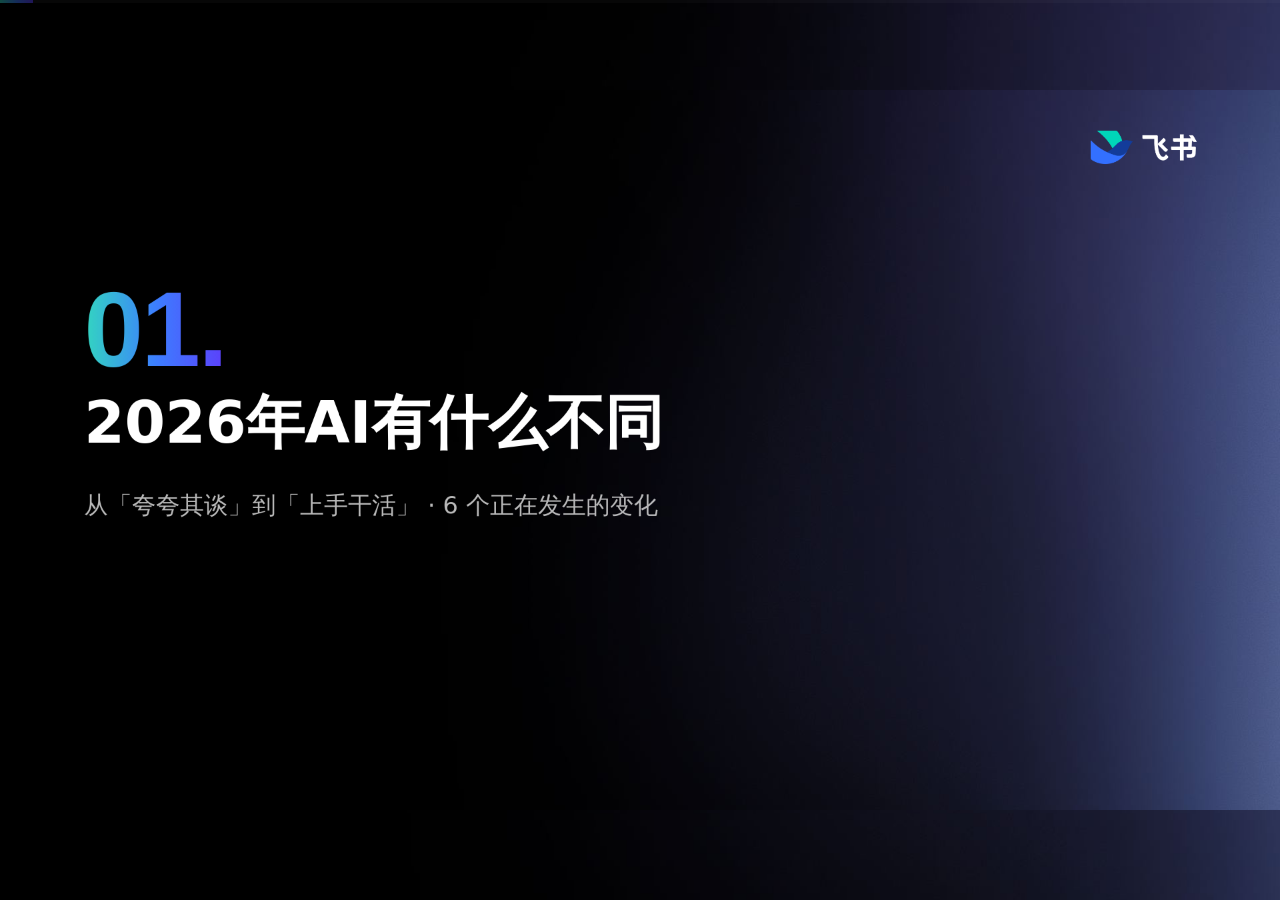
==== commit 42d69647: "deploy: update miniso merged deck" ====
--- a/miniso-ip-2026-05-13/index.html
+++ b/miniso-ip-2026-05-13/index.html
@@ -2,13 +2,1574 @@
 <html lang="zh-CN">
 <head>
   <meta charset="utf-8">
-  <meta name="viewport" content="width=device-width, initial-scale=1, viewport-fit=cover">
-  <meta name="fs-language" content="zh-only">
-  <title>AI 驱动名创组织能力重构 · 飞书 HTML Deck</title>
-  <link rel="icon" href="../favicon.svg" type="image/svg+xml">
-  <link rel="stylesheet" href="assets/feishu-deck.css">
+  <meta name="viewport" content="width=device-width, initial-scale=1">
+  <title>AI 驱动名创组织能力重构 · 完整演示</title>
+  <link rel="stylesheet" href="source/欧普照明 AI 大讲堂 · 飞书_files/feishu-deck.css">
+  <link rel="stylesheet" href="part2/assets/feishu-deck.css">
   <style>
-
+/* part1 custom */
+/* ========================================================================
+       Per-page styles · adapted from boyu-starbucks deck P25 / P26
+       ======================================================================== */
+
+    /* === page 06 (变化4 · 数字员工上岗) — adapted from boyu-starbucks P25 === */
+    .slide[data-page="part1-06"][data-layout="content-2col"] .stage { display: flex; flex-direction: column; justify-content: center; gap: 16px; padding-top: 4px; }
+    .slide[data-page="part1-06"] .lede { font: 500 22px/1.4 var(--fs-font-cjk); color: #fff; padding-bottom: 2px; }
+    .slide[data-page="part1-06"] .pill-team { align-self: stretch; width: 100%; padding: 14px 30px; background: linear-gradient(90deg, #3370FF 0%, #5C3FFB 100%); border-radius: 12px; font: 800 28px/1.2 var(--fs-font-cjk); color: #fff; letter-spacing: 0.005em; text-align: center; margin-bottom: 22px; }
+    .slide[data-page="part1-06"] .left-col { display: flex; flex-direction: column; gap: 0; }
+    .slide[data-page="part1-06"] .pill-team .em { color: #FFE7B0; padding: 0 4px; }
+    .slide[data-page="part1-06"] .ds-row { display: grid; grid-template-columns: 1.55fr 0.65fr; gap: 28px; align-items: stretch; flex: 1; }
+    .slide[data-page="part1-06"] .agent-grid { display: grid; grid-template-columns: repeat(6, 1fr); grid-template-rows: 1fr 1fr; gap: 48px 18px; padding-top: 14px; }
+    .slide[data-page="part1-06"] .agent { grid-column: span 2; }
+    .slide[data-page="part1-06"] .agent:nth-child(4) { grid-column: 1 / span 2; }
+    .slide[data-page="part1-06"] .agent:nth-child(5) { grid-column: 3 / span 2; }
+    .slide[data-page="part1-06"] .agent { display: flex; flex-direction: column; gap: 10px; padding: 12px 8px; background: transparent; border: none; }
+    .slide[data-page="part1-06"] .agent .head-row { display: flex; align-items: center; gap: 16px; }
+    .slide[data-page="part1-06"] .agent .avatar { width: 96px; height: 96px; border-radius: 50%; flex-shrink: 0; background-position: center; background-size: cover; background-repeat: no-repeat; }
+    .slide[data-page="part1-06"] .agent.is-rui .avatar { background-image: url('source/欧普照明 AI 大讲堂 · 飞书_files/睿睿.png'); }
+    .slide[data-page="part1-06"] .agent.is-can .avatar { background-image: url('source/欧普照明 AI 大讲堂 · 飞书_files/参参.png'); }
+    .slide[data-page="part1-06"] .agent.is-tan .avatar { background-image: url('source/欧普照明 AI 大讲堂 · 飞书_files/探探.png'); }
+    .slide[data-page="part1-06"] .agent.is-dai .avatar { background-image: url('source/欧普照明 AI 大讲堂 · 飞书_files/呆呆.png'); }
+    .slide[data-page="part1-06"] .agent.is-tu  .avatar { background-image: url('source/欧普照明 AI 大讲堂 · 飞书_files/图图.png'); }
+    .slide[data-page="part1-06"] .agent .meta { display: flex; flex-direction: column; gap: 8px; }
+    .slide[data-page="part1-06"] .agent .role-tag { padding: 5px 12px; background: rgba(60,127,255,0.30); border: 1px solid rgba(60,127,255,0.55); border-radius: 6px; font: 700 14px/1.2 var(--fs-font-cjk); color: #fff; width: fit-content; }
+    .slide[data-page="part1-06"] .agent.is-rui .role-tag { background: rgba(255,138,48,0.30); border-color: rgba(255,138,48,0.55); }
+    .slide[data-page="part1-06"] .agent.is-tan .role-tag { background: rgba(159,111,241,0.30); border-color: rgba(159,111,241,0.55); }
+    .slide[data-page="part1-06"] .agent.is-dai .role-tag { background: rgba(199,106,31,0.30); border-color: rgba(199,106,31,0.55); }
+    .slide[data-page="part1-06"] .agent.is-tu  .role-tag { background: rgba(22,168,143,0.30); border-color: rgba(22,168,143,0.55); }
+    .slide[data-page="part1-06"] .agent .name { font: 800 28px/1.1 var(--fs-font-cjk); color: #fff; }
+    .slide[data-page="part1-06"] .agent .desc { font: 500 22px/1.5 var(--fs-font-cjk); color: #fff; }
+    .slide[data-page="part1-06"] .chat-side { width: 100%; height: 100%; min-height: 760px; background-image: url('input/chatbot.jpg'); background-position: top center; background-size: contain; background-repeat: no-repeat; border-radius: 14px; }
+
+    /* === page 07 (复盘助手 native dashboard) — adapted from boyu-starbucks P26 === */
+    .slide[data-page="part1-07"][data-layout="content-2col"] .stage { display: flex; flex-direction: column; justify-content: center; gap: 14px; padding-top: 4px; }
+    .slide[data-page="part1-07"] .rb-row { display: grid; grid-template-columns: 0.38fr 1.62fr; gap: 22px; align-items: stretch; }
+    .slide[data-page="part1-07"] .ai-card { display: flex; flex-direction: column; gap: 14px; padding: 22px; background: linear-gradient(180deg, rgba(60,127,255,0.16) 0%, rgba(8,12,24,0.55) 100%); border: 1px solid rgba(60,127,255,0.50); border-radius: 16px; justify-content: center; }
+    .slide[data-page="part1-07"] .ai-card .avatar { width: 140px; height: 140px; border-radius: 50%; background-image: url('source/欧普照明 AI 大讲堂 · 飞书_files/睿睿.png'); background-position: center; background-size: cover; align-self: center; box-shadow: 0 0 0 2px rgba(255,255,255,0.22); }
+    .slide[data-page="part1-07"] .ai-card .ai-name { font: 800 22px/1.25 var(--fs-font-cjk); color: #fff; text-align: center; }
+    .slide[data-page="part1-07"] .ai-card .ai-name .role { display: block; font: 700 18px/1.2 var(--fs-font-cjk); color: #fff; opacity: 0.86; padding-bottom: 4px; }
+    .slide[data-page="part1-07"] .ai-card .ai-desc { font: 500 18px/1.5 var(--fs-font-cjk); color: #fff; }
+    .slide[data-page="part1-07"] .dash { display: flex; flex-direction: column; background: rgba(255,255,255,0.97); border-radius: 12px; overflow: hidden; color: #1a1d24; }
+    .slide[data-page="part1-07"] .dash-bar { display: flex; align-items: center; gap: 10px; padding: 9px 14px; background: #f4f6fa; border-bottom: 1px solid rgba(0,0,0,0.06); font-size: 14px; font-family: var(--fs-font-cjk); color: #1a1d24; }
+    .slide[data-page="part1-07"] .dash-bar .pill { padding: 4px 10px; background: #3370FF; border-radius: 4px; color: #fff; font-size: 14px; font-weight: 600; }
+    .slide[data-page="part1-07"] .dash-bar .ttl-main { font-weight: 800; }
+    .slide[data-page="part1-07"] .dash-bar .meta { margin-left: auto; display: flex; gap: 14px; align-items: center; font-size: 14px; font-weight: 500; color: #66707d; }
+    .slide[data-page="part1-07"] .dash-bar .meta b { color: #1a1d24; font-weight: 700; padding-right: 4px; }
+    .slide[data-page="part1-07"] .dash-body { display: flex; flex-direction: column; gap: 10px; padding: 12px 14px; }
+    .slide[data-page="part1-07"] .summary-row { display: grid; grid-template-columns: 1fr 130px; gap: 12px; padding: 12px 14px; background: linear-gradient(180deg, #f0f6ff 0%, #f8fafd 100%); border: 1px solid #d8e4f5; border-radius: 10px; }
+    .slide[data-page="part1-07"] .summary-row .lead { font-size: 18px; font-weight: 800; line-height: 1.2; font-family: var(--fs-font-cjk); color: #3370FF; padding-bottom: 4px; }
+    .slide[data-page="part1-07"] .summary-row .target { display: block; font-size: 14px; font-weight: 600; color: #66707d; padding-bottom: 4px; }
+    .slide[data-page="part1-07"] .summary-row .sum-text { font-size: 14px; font-weight: 500; line-height: 1.6; font-family: var(--fs-font-cjk); color: #1a1d24; }
+    .slide[data-page="part1-07"] .summary-row .score { display: flex; flex-direction: column; align-items: center; padding: 8px 0; background: #fff; border: 1px solid #e5eaf2; border-radius: 8px; }
+    .slide[data-page="part1-07"] .summary-row .score .lab { font-size: 14px; color: #66707d; padding-bottom: 2px; }
+    .slide[data-page="part1-07"] .summary-row .score .num { font: 800 52px/1 var(--fs-font-latin); color: #16A88F; }
+    .slide[data-page="part1-07"] .summary-row .score .pct-dots { padding-top: 4px; color: #16A88F; font-size: 14px; letter-spacing: 0.06em; }
+    .slide[data-page="part1-07"] .summary-row .score .grade { font: 700 14px/1 var(--fs-font-cjk); color: #16A88F; padding-top: 2px; }
+    .slide[data-page="part1-07"] .eval-row { display: grid; grid-template-columns: 0.85fr 1.55fr; gap: 12px; }
+    .slide[data-page="part1-07"] .radar-card { padding: 12px; background: #f8fafd; border: 1px solid #e5eaf2; border-radius: 8px; display: flex; flex-direction: column; gap: 4px; }
+    .slide[data-page="part1-07"] .radar-card .h { font-size: 14px; font-weight: 800; color: #1a1d24; font-family: var(--fs-font-cjk); }
+    .slide[data-page="part1-07"] .radar-card svg { width: 100%; height: auto; max-height: 200px; }
+    .slide[data-page="part1-07"] .detail-card { padding: 12px 14px; background: #f8fafd; border: 1px solid #e5eaf2; border-radius: 8px; }
+    .slide[data-page="part1-07"] .detail-card .h { font-size: 14px; font-weight: 800; color: #1a1d24; font-family: var(--fs-font-cjk); padding-bottom: 6px; }
+    .slide[data-page="part1-07"] .detail-card .item { padding: 5px 0; border-bottom: 1px dashed #e5eaf2; }
+    .slide[data-page="part1-07"] .detail-card .item:last-child { border-bottom: 0; }
+    .slide[data-page="part1-07"] .detail-card .it-head { display: flex; align-items: center; gap: 8px; padding-bottom: 3px; }
+    .slide[data-page="part1-07"] .detail-card .it-head .nm { font-size: 14px; font-weight: 700; line-height: 1.2; font-family: var(--fs-font-cjk); color: #1a1d24; }
+    .slide[data-page="part1-07"] .detail-card .it-head .sc { margin-left: auto; font-size: 14px; font-weight: 800; font-family: var(--fs-font-latin); color: #3370FF; }
+    .slide[data-page="part1-07"] .detail-card .bar { height: 4px; background: #e5eaf2; border-radius: 2px; overflow: hidden; margin-bottom: 4px; }
+    .slide[data-page="part1-07"] .detail-card .bar .fill { height: 100%; background: linear-gradient(90deg, #3370FF, #6FA8FF); border-radius: 2px; }
+    .slide[data-page="part1-07"] .detail-card .row-2 { display: flex; gap: 8px; }
+    .slide[data-page="part1-07"] .detail-card .h-mark { flex: 1; font-size: 14px; font-weight: 600; line-height: 1.4; font-family: var(--fs-font-cjk); }
+    .slide[data-page="part1-07"] .detail-card .h-mark.is-good { color: #16A88F; }
+    .slide[data-page="part1-07"] .detail-card .h-mark.is-imp { color: #99a1ad; }
+    .slide[data-page="part1-07"] .detail-card .h-mark .ic { padding-right: 4px; }
+    .slide[data-page="part1-07"] .qa-card { padding: 12px 14px; background: #fff8f0; border: 1px solid #FFE0B0; border-radius: 8px; }
+    .slide[data-page="part1-07"] .qa-card .h { font: 800 14px/1.2 var(--fs-font-cjk); color: #C76A1F; padding-bottom: 6px; }
+    .slide[data-page="part1-07"] .qa-row { display: grid; grid-template-columns: 1fr 1fr 1fr; gap: 8px; }
+    .slide[data-page="part1-07"] .qa-item { padding: 8px 10px; background: #fff; border: 1px solid #FFE0B0; border-radius: 6px; font-size: 14px; font-family: var(--fs-font-cjk); line-height: 1.4; color: #1a1d24; }
+    .slide[data-page="part1-07"] .qa-item .qa-h { display: block; font-weight: 800; color: #C76A1F; padding-bottom: 4px; }
+    .slide[data-page="part1-07"] .qa-item .qa-q { display: block; font-weight: 700; color: #1a1d24; padding-bottom: 4px; }
+    .slide[data-page="part1-07"] .qa-item .qa-a { display: block; font-weight: 500; color: #66707d; }
+
+    /* === page 04 (变化2 · 工作流 × 时代 matrix) === */
+    .slide[data-page="part1-04"] .wf-matrix { display: grid; grid-template-columns: 0.65fr 0.85fr 0.85fr 0.85fr 1.6fr; gap: 14px; align-items: stretch; }
+    .slide[data-page="part1-04"] .wf-head { font-size: 22px; font-weight: 700; color: rgba(255,255,255,0.92); letter-spacing: 0.04em; text-align: center; padding: 6px 0 4px; }
+    .slide[data-page="part1-04"] .wf-era { display: flex; flex-direction: column; justify-content: center; gap: 6px; padding: 16px 18px; border: 1px solid rgba(60,127,255,0.30); border-radius: 12px; background: rgba(60,127,255,0.06); }
+    .slide[data-page="part1-04"] .wf-era .tag { font-size: 14px; font-weight: 600; color: rgba(60,127,255,0.85); letter-spacing: 0.10em; }
+    .slide[data-page="part1-04"] .wf-era .name { font-size: 28px; font-weight: 700; color: #fff; }
+    .slide[data-page="part1-04"] .wf-era.is-active { background: linear-gradient(180deg, rgba(60,127,255,0.20), rgba(60,127,255,0.08)); border-color: rgba(60,127,255,0.65); }
+    .slide[data-page="part1-04"] .wf-cell { display: flex; align-items: center; justify-content: center; padding: 22px 10px; border-radius: 12px; font-size: 28px; font-weight: 700; letter-spacing: 0.04em; }
+    .slide[data-page="part1-04"] .wf-cell.is-human { background: rgba(255,255,255,0.04); border: 1px solid rgba(255,255,255,0.12); color: rgba(255,255,255,0.55); }
+    .slide[data-page="part1-04"] .wf-cell.is-ai { background: rgba(60,127,255,0.20); border: 1.5px solid rgba(60,127,255,0.55); color: #fff; }
+    .slide[data-page="part1-04"] .wf-cell.is-coactor { background: #3C7FFF; border: 1.5px solid rgba(255,255,255,0.45); color: #fff; }
+    .slide[data-page="part1-04"] .wf-cell.is-active { box-shadow: 0 0 0 2px rgba(60,127,255,0.45); }
+    .slide[data-page="part1-04"] .wf-summary { display: flex; align-items: center; padding: 16px 20px; border-radius: 12px; background: rgba(255,255,255,0.04); border: 1px solid rgba(255,255,255,0.10); font-size: 22px; line-height: 1.45; color: rgba(255,255,255,0.85); }
+    .slide[data-page="part1-04"] .wf-summary.is-active { background: rgba(60,127,255,0.12); border-color: rgba(60,127,255,0.45); color: #fff; font-weight: 600; }
+    .slide[data-page="part1-04"] .wf-shift { display: flex; align-items: center; gap: 10px; padding: 0 4px 4px; }
+    .slide[data-page="part1-04"] .wf-shift .line { flex: 1; height: 1.5px; background: linear-gradient(90deg, #3C7FFF 0%, rgba(60,127,255,0.20) 100%); border-radius: 1px; }
+    .slide[data-page="part1-04"] .wf-shift .label { font-size: 14px; font-weight: 700; color: rgba(60,127,255,0.95); letter-spacing: 0.10em; white-space: nowrap; }
+
+    /* === page 08 (数字员工不是 1:1 复刻) — adapted from boyu-starbucks P27 === */
+    .slide[data-page="part1-08"][data-layout="content-2col"] .stage { display: grid; grid-template-columns: minmax(0, 1.65fr) minmax(0, 1fr); gap: 48px; align-items: stretch; justify-content: flex-start; }
+    .slide[data-page="part1-08"] .lede-bar { grid-column: 1 / -1; font: 500 22px/1.5 var(--fs-font-cjk); color: #fff; opacity: 0.92; padding-bottom: 2px; }
+    .slide[data-page="part1-08"] .workflow { display: flex; flex-direction: column; min-height: 0; }
+    .slide[data-page="part1-08"] .wf-head { display: grid; grid-template-columns: 110px 1fr 1fr 220px 80px; column-gap: 16px; align-items: end; padding: 0 8px 8px; }
+    .slide[data-page="part1-08"] .wf-head .h { font: 600 22px/1.2 var(--fs-font-cjk); color: #fff; opacity: 0.78; text-align: center; }
+    .slide[data-page="part1-08"] .wf-head .h.left { text-align: left; }
+    .slide[data-page="part1-08"] .wf-head .h.violet { color: var(--fs-violet, #9F6FF1); opacity: 1; font-weight: 700; }
+    .slide[data-page="part1-08"] .persona { display: flex; flex-direction: column; align-items: center; gap: 6px; }
+    .slide[data-page="part1-08"] .persona-row { display: flex; align-items: center; justify-content: center; }
+    .slide[data-page="part1-08"] .persona-row img, .slide[data-page="part1-08"] .persona-row .human { width: 36px; height: 36px; border-radius: 50%; object-fit: cover; border: 2px solid #1a2148; margin-left: -8px; flex-shrink: 0; }
+    .slide[data-page="part1-08"] .persona-row img:first-child { margin-left: 0; }
+    .slide[data-page="part1-08"] .persona-row .human { background: linear-gradient(180deg, #4D8BFF 0%, #2566EC 100%); display: flex; align-items: center; justify-content: center; color: #fff; font-size: 14px; font-weight: 700; line-height: 1; font-family: var(--fs-font-cjk); margin-left: 0; }
+    .slide[data-page="part1-08"] .persona-label { font: 600 14px/1.2 var(--fs-font-cjk); color: #fff; opacity: 0.86; }
+    .slide[data-page="part1-08"] .wf-row { display: grid; grid-template-columns: 110px 1fr 1fr 220px 80px; column-gap: 16px; align-items: stretch; padding: 5px 0; flex: 1; }
+    .slide[data-page="part1-08"] .wf-time { align-self: center; font: 600 22px/1.2 var(--fs-font-mono); color: #fff; opacity: 0.86; letter-spacing: 0.005em; }
+    .slide[data-page="part1-08"] .pill-cell { display: flex; align-items: center; min-height: 64px; height: 100%; padding: 12px 22px; border-radius: 13px; font: 500 22px/1.3 var(--fs-font-cjk); }
+    .slide[data-page="part1-08"] .pill-cell.task { background: rgba(255,255,255,0.06); border: 1px solid rgba(255,255,255,0.10); color: #fff; opacity: 0.92; }
+    .slide[data-page="part1-08"] .pill-cell.ai { background: linear-gradient(180deg, rgba(60,127,255,0.30) 0%, rgba(60,127,255,0.18) 100%); border: 1px solid rgba(60,127,255,0.55); color: #fff; }
+    .slide[data-page="part1-08"] .pill-cell.human { background: linear-gradient(180deg, #4D8BFF 0%, #2566EC 100%); border: 1px solid rgba(255,255,255,0.18); color: #fff; font-weight: 600; justify-content: center; text-align: center; }
+    .slide[data-page="part1-08"] .reduce { align-self: center; display: flex; align-items: center; justify-content: center; font: 700 28px/1 var(--fs-font-cjk); color: var(--fs-violet, #9F6FF1); }
+    .slide[data-page="part1-08"] .skills { border-radius: 16px; padding: 22px 26px; background: rgba(255,255,255,0.03); border: 1px solid rgba(255,255,255,0.08); display: flex; flex-direction: column; min-height: 0; }
+    .slide[data-page="part1-08"] .skills h3 { font: 800 28px/1.2 var(--fs-font-cjk); color: var(--fs-violet, #9F6FF1); margin: 0 0 12px; }
+    .slide[data-page="part1-08"] .skills .sk-head { display: grid; grid-template-columns: 1fr 110px; gap: 12px; padding: 8px 0; border-bottom: 1px solid rgba(255,255,255,0.18); font: 700 18px/1 var(--fs-font-cjk); letter-spacing: 0.04em; color: #fff; opacity: 0.78; }
+    .slide[data-page="part1-08"] .skills .sk-head .right { text-align: right; }
+    .slide[data-page="part1-08"] .skills .sk-row { display: grid; grid-template-columns: 1fr 110px; gap: 12px; padding: 13px 0; border-bottom: 1px solid rgba(255,255,255,0.08); align-items: center; }
+    .slide[data-page="part1-08"] .skills .sk-row:last-child { border-bottom: 0; }
+    .slide[data-page="part1-08"] .skills .sk-name { font: 500 22px/1.3 var(--fs-font-cjk); color: #fff; }
+    .slide[data-page="part1-08"] .skills .sk-rate { font: 700 22px/1 var(--fs-font-cjk); text-align: right; letter-spacing: 0.02em; }
+    .slide[data-page="part1-08"] .skills .sk-rate.vhigh { color: var(--fs-teal); }
+    .slide[data-page="part1-08"] .skills .sk-rate.high { color: #6FB6FF; }
+    .slide[data-page="part1-08"] .skills .sk-rate.mid { color: var(--fs-violet, #9F6FF1); }
+    .slide[data-page="part1-08"] .skills .sk-rate.low { color: #F08A85; }
+
+    /* === page 09 (变化5 · 流程重画 · 出租车 vs 滴滴) === */
+    .slide[data-page="part1-09"][data-layout="content-2col"] .stage { display: flex; flex-direction: column; gap: 14px; justify-content: center; }
+    .slide[data-page="part1-09"] .lede-bar { font: 500 22px/1.4 var(--fs-font-cjk); color: rgba(255,255,255,0.85); padding-bottom: 2px; }
+    .slide[data-page="part1-09"] .flow-grid { display: grid; grid-template-columns: 1fr 1fr; gap: 32px; align-items: stretch; }
+    .slide[data-page="part1-09"] .flow-card { padding: 16px 22px; border-radius: 14px; display: flex; flex-direction: column; gap: 8px; }
+    .slide[data-page="part1-09"] .flow-card.is-old { background: rgba(255,255,255,0.04); border: 1px solid rgba(255,255,255,0.10); }
+    .slide[data-page="part1-09"] .flow-card.is-new { background: linear-gradient(180deg, rgba(60,127,255,0.18), rgba(60,127,255,0.06)); border: 1px solid rgba(60,127,255,0.45); }
+    .slide[data-page="part1-09"] .flow-tag { display: inline-flex; align-self: flex-start; padding: 4px 14px; border-radius: 8px; font: 700 18px/1.2 var(--fs-font-cjk); letter-spacing: 0.04em; margin-bottom: 4px; }
+    .slide[data-page="part1-09"] .flow-card.is-old .flow-tag { background: rgba(255,255,255,0.10); color: rgba(255,255,255,0.78); }
+    .slide[data-page="part1-09"] .flow-card.is-new .flow-tag { background: rgba(60,127,255,0.45); color: #fff; }
+    .slide[data-page="part1-09"] .flow-step { padding: 10px 16px; border-radius: 10px; font: 500 22px/1.3 var(--fs-font-cjk); background: rgba(255,255,255,0.05); border: 1px solid rgba(255,255,255,0.12); color: rgba(255,255,255,0.78); }
+    .slide[data-page="part1-09"] .flow-card.is-new .flow-step { background: rgba(60,127,255,0.18); border-color: rgba(60,127,255,0.55); color: #fff; }
+    .slide[data-page="part1-09"] .flow-step.is-killed { display: flex; align-items: center; justify-content: space-between; gap: 12px; border: 1.5px dashed rgba(254,127,0,0.65); background: rgba(254,127,0,0.06); color: rgba(255,255,255,0.55); position: relative; }
+    .slide[data-page="part1-09"] .flow-step.is-killed .text { text-decoration: line-through; text-decoration-color: rgba(254,127,0,0.85); text-decoration-thickness: 2px; }
+    .slide[data-page="part1-09"] .flow-step.is-killed .x { display: inline-flex; align-items: center; justify-content: center; width: 28px; height: 28px; border-radius: 50%; background: rgba(254,127,0,0.20); color: #FE7F00; flex-shrink: 0; }
+    .slide[data-page="part1-09"] .killed-note { font: 600 14px/1.2 var(--fs-font-cjk); color: #FE7F00; padding: 2px 0 4px 4px; letter-spacing: 0.04em; }
+    .slide[data-page="part1-09"] .flow-arrow { display: flex; justify-content: center; padding: 0; color: rgba(255,255,255,0.35); }
+    .slide[data-page="part1-09"] .flow-card.is-new .flow-arrow { color: rgba(60,127,255,0.65); }
+    .slide[data-page="part1-09"] .explain { font: 500 22px/1.5 var(--fs-font-cjk); color: rgba(255,255,255,0.85); padding: 4px 0 0; }
+    .slide[data-page="part1-09"] .verdict-box { padding: 14px 22px; border-radius: 14px; background: linear-gradient(180deg, rgba(159,111,241,0.18), rgba(159,111,241,0.06)); border-left: 4px solid #9F6FF1; }
+    .slide[data-page="part1-09"] .verdict-h { font: 800 28px/1.3 var(--fs-font-cjk); color: #fff; padding-bottom: 4px; }
+    .slide[data-page="part1-09"] .verdict-b { font: 500 22px/1.5 var(--fs-font-cjk); color: rgba(255,255,255,0.92); }
+    .slide[data-page="part1-09"] .two-col { display: grid; grid-template-columns: 1fr 1.3fr; gap: 36px; align-items: center; }
+    .slide[data-page="part1-09"] .left-col { display: flex; flex-direction: column; gap: 16px; min-width: 0; }
+    .slide[data-page="part1-09"] .right-col { display: flex; align-items: stretch; min-width: 0; }
+    .slide[data-page="part1-09"] .case-tag { align-self: flex-start; padding: 6px 14px; border-radius: 8px; background: rgba(60,127,255,0.14); border: 1px solid rgba(60,127,255,0.45); font: 700 14px/1 var(--fs-font-cjk); color: rgba(60,127,255,0.95); letter-spacing: 0.10em; }
+    .slide[data-page="part1-09"] .compare-hero { flex: 1; width: 100%; min-height: 480px; background-image: url('input/重画流程概念配图-打车场景对比.png'); background-size: contain; background-position: center; background-repeat: no-repeat; border-radius: 14px; }
+
+    /* === page 10 (变化6 · 未来企业三类人) === */
+    .slide[data-page="part1-10"][data-layout="content-2col"] .stage { display: flex; flex-direction: column; gap: 14px; justify-content: center; }
+    .slide[data-page="part1-10"] .lede-bar { font: 500 22px/1.4 var(--fs-font-cjk); color: rgba(255,255,255,0.85); padding-bottom: 2px; }
+    .slide[data-page="part1-10"] .org-grid { display: grid; grid-template-columns: 1fr 1fr; gap: 32px; align-items: stretch; }
+    .slide[data-page="part1-10"] .right-stack { display: flex; flex-direction: column; gap: 14px; min-width: 0; }
+    .slide[data-page="part1-10"] .right-stack > .org-card.is-future { flex: 1; }
+    .slide[data-page="part1-10"] .transition-note { display: flex; align-items: center; gap: 12px; padding: 4px 0 6px; }
+    .slide[data-page="part1-10"] .transition-note .arr { color: #3C7FFF; flex-shrink: 0; }
+    .slide[data-page="part1-10"] .transition-note .lab { font: 700 22px/1.3 var(--fs-font-cjk); color: rgba(60,127,255,0.95); letter-spacing: 0.04em; }
+    .slide[data-page="part1-10"] .org-card { padding: 18px 24px; border-radius: 14px; background: rgba(255,255,255,0.03); border: 1px solid rgba(255,255,255,0.10); display: flex; flex-direction: column; gap: 12px; align-items: center; justify-content: center; }
+    .slide[data-page="part1-10"] .org-card .org-tag { font: 700 22px/1.2 var(--fs-font-cjk); color: rgba(255,255,255,0.92); letter-spacing: 0.04em; padding: 6px 16px; background: rgba(255,255,255,0.08); border-radius: 8px; align-self: center; }
+    .slide[data-page="part1-10"] .org-card.is-future .org-tag { background: rgba(60,127,255,0.30); color: #fff; }
+    .slide[data-page="part1-10"] .org-rings { display: flex; align-items: center; justify-content: center; flex: 1; min-height: 0; padding: 4px 0; }
+    .slide[data-page="part1-10"] .org-rings svg { height: 500px; width: auto; max-width: 100%; }
+    .slide[data-page="part1-10"] .org-foot { font: 500 18px/1.4 var(--fs-font-cjk); color: rgba(255,255,255,0.85); text-align: center; padding-top: 4px; }
+    .slide[data-page="part1-10"] .three-roles { display: grid; grid-template-columns: 1fr 1fr 1fr; gap: 12px; flex: 1; align-items: stretch; }
+    .slide[data-page="part1-10"] .role-block { padding: 16px 16px; border-radius: 10px; display: flex; flex-direction: column; gap: 8px; align-items: center; text-align: center; }
+    .slide[data-page="part1-10"] .role-block.is-judge { background: linear-gradient(180deg, rgba(60,127,255,0.30), rgba(60,127,255,0.10)); border: 1px solid rgba(60,127,255,0.55); }
+    .slide[data-page="part1-10"] .role-block.is-cmd { background: linear-gradient(180deg, rgba(159,111,241,0.30), rgba(159,111,241,0.10)); border: 1px solid rgba(159,111,241,0.55); }
+    .slide[data-page="part1-10"] .role-block.is-envoy { background: linear-gradient(180deg, rgba(51,214,192,0.30), rgba(51,214,192,0.10)); border: 1px solid rgba(51,214,192,0.55); }
+    .slide[data-page="part1-10"] .role-icon { width: 44px; height: 44px; display: flex; align-items: center; justify-content: center; color: #fff; }
+    .slide[data-page="part1-10"] .role-name { font: 800 28px/1.2 var(--fs-font-cjk); color: #fff; }
+    .slide[data-page="part1-10"] .role-sub { font: 500 22px/1.3 var(--fs-font-cjk); color: rgba(255,255,255,0.92); padding-bottom: 4px; }
+    .slide[data-page="part1-10"] .role-detail { display: flex; flex-direction: column; gap: 8px; padding-top: 8px; width: 100%; align-items: flex-start; text-align: left; border-top: 1px solid rgba(255,255,255,0.18); flex: 1; justify-content: flex-start; }
+    .slide[data-page="part1-10"] .role-detail .row { font: 500 18px/1.5 var(--fs-font-cjk); color: rgba(255,255,255,0.92); }
+    .slide[data-page="part1-10"] .role-detail .row b { color: #fff; font-weight: 700; }
+    .slide[data-page="part1-10"] .explain { font: 500 22px/1.5 var(--fs-font-cjk); color: rgba(255,255,255,0.85); padding-top: 2px; }
+    .slide[data-page="part1-10"] .explain .strong { font-weight: 700; color: #fff; }
+
+    /* === page 11 (管理透明 · 一家便利店 40 天故事) === */
+    .slide[data-page="part1-11"][data-layout="content-2col"] .stage { display: flex; flex-direction: column; gap: 18px; justify-content: center; }
+    .slide[data-page="part1-11"] .story-lede { font: 500 22px/1.4 var(--fs-font-cjk); color: rgba(255,255,255,0.85); }
+    .slide[data-page="part1-11"] .story-lede .strong { font-weight: 700; color: #fff; }
+    .slide[data-page="part1-11"] .story-lede .muted { color: rgba(255,255,255,0.65); padding-left: 6px; }
+    .slide[data-page="part1-11"] .timeline-mgmt { display: flex; gap: 18px; align-items: stretch; }
+    .slide[data-page="part1-11"] .tl-step { flex: 1; min-width: 0; display: flex; flex-direction: column; align-items: center; gap: 10px; }
+    .slide[data-page="part1-11"] .tl-img { width: 100%; max-width: 210px; aspect-ratio: 1 / 1; background: rgba(255,255,255,0.04); border: 1.5px dashed rgba(60,127,255,0.45); border-radius: 12px; display: flex; flex-direction: column; align-items: center; justify-content: center; gap: 8px; color: rgba(60,127,255,0.55); }
+    .slide[data-page="part1-11"] .tl-img svg { color: rgba(60,127,255,0.55); }
+    .slide[data-page="part1-11"] .tl-img .lab { font: 600 14px/1.2 var(--fs-font-cjk); letter-spacing: 0.10em; color: rgba(60,127,255,0.65); }
+    .slide[data-page="part1-11"] .tl-dot-cell { width: 100%; height: 24px; position: relative; display: flex; align-items: center; justify-content: center; }
+    .slide[data-page="part1-11"] .tl-dot-cell::before { content: ''; position: absolute; left: -9px; right: -9px; top: 50%; height: 2px; background: rgba(60,127,255,0.55); transform: translateY(-50%); z-index: 0; }
+    .slide[data-page="part1-11"] .tl-step:first-child .tl-dot-cell::before { left: 50%; right: -9px; background: linear-gradient(90deg, rgba(254,127,0,0.85) 0%, rgba(60,127,255,0.55) 100%); }
+    .slide[data-page="part1-11"] .tl-step:last-child .tl-dot-cell::before { left: -9px; right: 50%; background: linear-gradient(90deg, rgba(60,127,255,0.55) 0%, rgba(51,214,192,0.85) 100%); }
+    .slide[data-page="part1-11"] .tl-dot { position: relative; z-index: 1; width: 16px; height: 16px; border-radius: 50%; background: #3C7FFF; box-shadow: 0 0 0 4px rgba(60,127,255,0.18); }
+    .slide[data-page="part1-11"] .tl-dot.start { background: #FE7F00; box-shadow: 0 0 0 4px rgba(254,127,0,0.20); }
+    .slide[data-page="part1-11"] .tl-dot.end { background: #33D6C0; box-shadow: 0 0 0 4px rgba(51,214,192,0.22); }
+    .slide[data-page="part1-11"] .tl-time { font: 700 22px/1.3 var(--fs-font-cjk); color: rgba(255,255,255,0.92); text-align: center; letter-spacing: 0.02em; }
+    .slide[data-page="part1-11"] .tl-event { width: 100%; display: flex; flex-direction: column; gap: 6px; text-align: center; padding: 0 4px; min-height: 120px; }
+    .slide[data-page="part1-11"] .tl-headline { font: 700 22px/1.3 var(--fs-font-cjk); color: #fff; text-wrap: balance; }
+    .slide[data-page="part1-11"] .tl-cost { font: 500 18px/1.4 var(--fs-font-cjk); color: rgba(254,127,0,0.92); text-wrap: balance; }
+    .slide[data-page="part1-11"] .tl-step:last-child .tl-cost { color: rgba(51,214,192,0.95); }
+    .slide[data-page="part1-11"] .dual-quote { display: grid; grid-template-columns: 1fr 1fr; gap: 18px; }
+    .slide[data-page="part1-11"] .quote-card { padding: 14px 22px; border-radius: 14px; }
+    .slide[data-page="part1-11"] .quote-card.dirty { background: linear-gradient(180deg, rgba(254,127,0,0.18), rgba(254,127,0,0.06)); border-left: 4px solid #FE7F00; }
+    .slide[data-page="part1-11"] .quote-card.slow { background: linear-gradient(180deg, rgba(159,111,241,0.18), rgba(159,111,241,0.06)); border-left: 4px solid #9F6FF1; }
+    .slide[data-page="part1-11"] .quote-card .qh { font: 800 22px/1.3 var(--fs-font-cjk); color: #fff; padding-bottom: 4px; }
+    .slide[data-page="part1-11"] .quote-card .qb { font: 500 18px/1.5 var(--fs-font-cjk); color: rgba(255,255,255,0.92); }
+    .slide[data-page="part1-11"] .punch-line { text-align: center; font: 800 28px/1.3 var(--fs-font-cjk); color: #fff; padding: 6px 0 2px; letter-spacing: 0.02em; }
+
+    /* === page 12 (在当前流程中用上 AI · 3 节点提速) === */
+    .slide[data-page="part1-12"][data-layout="content-2col"] .stage { display: flex; flex-direction: column; gap: 18px; justify-content: center; }
+    .slide[data-page="part1-12"] .lede-bar { font: 500 22px/1.4 var(--fs-font-cjk); color: rgba(255,255,255,0.85); }
+    .slide[data-page="part1-12"] .fix3-grid { display: grid; grid-template-columns: 1fr 1fr 1fr; gap: 24px; align-items: stretch; }
+    .slide[data-page="part1-12"] .fix3-card { background: rgba(255,255,255,0.03); border: 1px solid rgba(255,255,255,0.10); border-radius: 14px; padding: 18px 22px; display: flex; flex-direction: column; gap: 12px; min-height: auto; }
+    .slide[data-page="part1-12"] .fix3-tag { align-self: flex-start; padding: 8px 18px; background: rgba(254,127,0,0.18); border: 1px solid rgba(254,127,0,0.45); border-radius: 10px; font: 700 22px/1.2 var(--fs-font-cjk); color: #FE7F00; letter-spacing: 0.02em; }
+    .slide[data-page="part1-12"] .fix3-img { width: 100%; max-width: 180px; aspect-ratio: 1 / 1; margin: 0 auto; background: rgba(255,255,255,0.04); border: 1.5px dashed rgba(60,127,255,0.45); border-radius: 12px; display: flex; flex-direction: column; align-items: center; justify-content: center; gap: 6px; color: rgba(60,127,255,0.55); }
+    .slide[data-page="part1-12"] .fix3-img .lab { font: 600 14px/1.2 var(--fs-font-cjk); letter-spacing: 0.10em; color: rgba(60,127,255,0.65); }
+    .slide[data-page="part1-12"] .fix3-pain { text-align: center; font: 600 22px/1.35 var(--fs-font-cjk); color: rgba(255,255,255,0.92); }
+    .slide[data-page="part1-12"] .fix3-divider { display: flex; align-items: center; gap: 10px; }
+    .slide[data-page="part1-12"] .fix3-divider .line { flex: 1; height: 1.5px; background: linear-gradient(90deg, rgba(60,127,255,0.10), rgba(60,127,255,0.45)); }
+    .slide[data-page="part1-12"] .fix3-divider .line.r { background: linear-gradient(90deg, rgba(60,127,255,0.45), rgba(60,127,255,0.10)); }
+    .slide[data-page="part1-12"] .fix3-divider .label { font: 800 18px/1 var(--fs-font-cjk); color: #3C7FFF; letter-spacing: 0.10em; white-space: nowrap; }
+    .slide[data-page="part1-12"] .fix3-fixes { list-style: none; padding: 0; margin: 0; display: flex; flex-direction: column; gap: 10px; }
+    .slide[data-page="part1-12"] .fix3-fixes li { display: flex; gap: 10px; align-items: flex-start; font: 500 18px/1.45 var(--fs-font-cjk); color: #fff; }
+    .slide[data-page="part1-12"] .fix3-fixes li svg { flex-shrink: 0; color: #3C7FFF; margin-top: 4px; }
+    .slide[data-page="part1-12"] .fix3-outcome { margin-top: auto; padding: 10px 14px; background: linear-gradient(180deg, rgba(51,214,192,0.18), rgba(51,214,192,0.06)); border-left: 3px solid #33D6C0; border-radius: 0 10px 10px 0; font: 700 18px/1.3 var(--fs-font-cjk); color: #fff; text-align: center; }
+    .slide[data-page="part1-12"] .takeaway-box { display: flex; align-items: center; justify-content: center; gap: 28px; padding: 14px 32px; background: linear-gradient(180deg, rgba(60,127,255,0.18), rgba(60,127,255,0.06)); border: 1px solid rgba(60,127,255,0.45); border-radius: 14px; flex-wrap: wrap; }
+    .slide[data-page="part1-12"] .metric-flow { display: flex; align-items: center; gap: 14px; }
+    .slide[data-page="part1-12"] .metric-flow .from { font: 800 38px/1 var(--fs-font-cjk); color: rgba(255,255,255,0.55); text-decoration: line-through; text-decoration-color: rgba(254,127,0,0.85); text-decoration-thickness: 2px; }
+    .slide[data-page="part1-12"] .metric-flow .to { font: 800 38px/1 var(--fs-font-cjk); color: #33D6C0; }
+    .slide[data-page="part1-12"] .takeaway-box .meta { font: 600 22px/1.3 var(--fs-font-cjk); color: #fff; }
+
+    /* === page 13 (销售经销商晨会洞察异常区域 · 通用案例,改自 boyu P32) === */
+    .slide[data-page="part1-13"][data-layout="content-2col"] .stage { display: grid; grid-template-columns: minmax(0, 1fr) minmax(0, 1.05fr); grid-template-rows: auto auto minmax(0, 1fr) auto; column-gap: 36px; row-gap: 14px; min-height: 0; align-items: stretch; justify-items: stretch; }
+    .slide[data-page="part1-13"] .ttl-row { display: flex; align-items: center; gap: 14px; grid-column: 1 / -1; grid-row: 1; }
+    .slide[data-page="part1-13"] .ttl-eyebrow { padding: 8px 18px; background: linear-gradient(90deg, rgba(60,127,255,0.30) 0%, rgba(60,127,255,0.15) 100%); border: 1px solid rgba(60,127,255,0.55); border-radius: 8px; font: 700 22px/1.2 var(--fs-font-cjk); color: #fff; }
+    .slide[data-page="part1-13"] .persona-pill { grid-column: 1; grid-row: 2; display: flex; gap: 18px; align-items: flex-start; padding: 16px 20px; border-radius: 14px; background: linear-gradient(180deg, rgba(255,255,255,0.04) 0%, rgba(255,255,255,0.01) 100%), rgba(10,18,48,0.62); border: 1px solid rgba(255,255,255,0.10); }
+    .slide[data-page="part1-13"] .persona-avatar { width: 84px; height: 84px; border-radius: 50%; flex-shrink: 0; background-image: url('source/assets/shared/digital_employee_avatars_50/08_east_asian_man_glasses_sweater.png'); background-position: center; background-size: cover; background-repeat: no-repeat; box-shadow: 0 0 0 2px rgba(255,255,255,0.22); }
+    .slide[data-page="part1-13"] .persona-meta { display: flex; flex-direction: column; gap: 8px; min-width: 0; }
+    .slide[data-page="part1-13"] .persona-meta h3 { font: 800 28px/1.2 var(--fs-font-cjk); color: #fff; margin: 0; letter-spacing: -0.005em; }
+    .slide[data-page="part1-13"] .persona-meta dl { margin: 0; padding: 0; display: grid; grid-template-columns: 130px 1fr; gap: 4px 14px; font: 600 18px/1.4 var(--fs-font-cjk); color: #fff; }
+    .slide[data-page="part1-13"] .persona-meta dt { color: #fff; opacity: 0.65; font-weight: 600; }
+    .slide[data-page="part1-13"] .persona-meta dd { margin: 0; color: #fff; }
+    .slide[data-page="part1-13"] .doc-stage { grid-column: 1; grid-row: 3; align-self: stretch; justify-self: stretch; position: relative; min-height: 0; height: 100%; display: flex; align-items: stretch; }
+    .slide[data-page="part1-13"] .doc-grid { flex: 1; min-width: 0; min-height: 0; height: 100%; display: grid; grid-template-columns: repeat(4, 1fr); grid-template-rows: repeat(3, minmax(0, 1fr)); gap: 8px; }
+    .slide[data-page="part1-13"] .doc-card { background: #fff; border-radius: 6px; padding: 9px 8px; display: flex; flex-direction: column; gap: 3px; overflow: hidden; min-width: 0; min-height: 0; }
+    .slide[data-page="part1-13"] .doc-card .doc-h { font: 700 10px/1.2 var(--fs-font-cjk);  /* allow:typescale — Lark Doc preview h (rung 8) */ color: #1F2329; margin: 0 0 2px; }
+    .slide[data-page="part1-13"] .doc-card .doc-line { height: 2px; background: rgba(31,35,41,0.16); border-radius: 1px; }
+    .slide[data-page="part1-13"] .doc-card .doc-line.short { width: 55%; }
+    .slide[data-page="part1-13"] .doc-card .doc-line.med { width: 78%; }
+    .slide[data-page="part1-13"] .doc-card .doc-line.full { width: 100%; }
+    .slide[data-page="part1-13"] .doc-overlay { position: absolute; inset: 0; display: flex; flex-direction: column; align-items: center; justify-content: center; background: linear-gradient(90deg, rgba(0,0,0,0) 0%, rgba(0,0,0,0.55) 50%, rgba(0,0,0,0) 100%); pointer-events: none; z-index: 3; gap: 4px; }
+    .slide[data-page="part1-13"] .doc-overlay .x-num { font: 800 56px/1 var(--fs-font-latin); color: #fff; letter-spacing: -0.02em; }
+    .slide[data-page="part1-13"] .doc-overlay .x-label { font: 800 18px/1 var(--fs-font-cjk); color: #fff; letter-spacing: 0.18em; }
+    .slide[data-page="part1-13"] .doc-arrow { position: absolute; right: -40px; top: 50%; transform: translateY(-50%); z-index: 4; color: var(--fs-teal); }
+    .slide[data-page="part1-13"] .doc-arrow svg { width: 44px; height: 36px; }
+    .slide[data-page="part1-13"] h3.lede { grid-column: 2; grid-row: 2; align-self: stretch; display: flex; align-items: center; font: 800 28px/1.3 var(--fs-font-cjk); color: #fff; margin: 0; letter-spacing: -0.005em; }
+    .slide[data-page="part1-13"] h3.lede strong { color: var(--fs-teal); }
+    .slide[data-page="part1-13"] .report-mock { grid-column: 2; grid-row: 3; align-self: stretch; justify-self: stretch; min-height: 0; height: 100%; background: #F5F6F7; color: #1F2329; border-radius: 12px; display: grid; grid-template-columns: 192px 1fr; overflow: hidden; border: 1px solid rgba(0,0,0,0.06); }
+    .slide[data-page="part1-13"] .report-toc { background: rgba(31,35,41,0.04); padding: 16px 12px; border-right: 1px solid rgba(31,35,41,0.06); overflow: hidden; font: 600 14px/1.4 var(--fs-font-cjk); color: #51565D; display: flex; flex-direction: column; gap: 4px; }
+    .slide[data-page="part1-13"] .report-toc .toc-h { font: 700 14px/1.4 var(--fs-font-cjk); color: #1F2329; margin-bottom: 8px; border-bottom: 1px solid rgba(31,35,41,0.10); padding-bottom: 8px; }
+    .slide[data-page="part1-13"] .report-toc .l1 { font-weight: 700; color: #1F2329; line-height: 1.5; font-size: 14px; }
+    .slide[data-page="part1-13"] .report-toc .l2 { padding-left: 12px; color: #51565D; font-size: 14px; line-height: 1.4; }
+    .slide[data-page="part1-13"] .report-body { padding: 14px 18px 12px; overflow: hidden; min-width: 0; min-height: 0; }
+    .slide[data-page="part1-13"] .report-body .doc-meta { font: 800 14px/1.35 var(--fs-font-cjk); color: #1F2329; margin: 0; }
+    .slide[data-page="part1-13"] .report-body .doc-meta b { color: #3370FF; font-weight: 800; }
+    .slide[data-page="part1-13"] .report-body .modified { font: 500 14px/1 var(--fs-font-cjk); color: #8F959E; margin: 4px 0 12px; }
+    .slide[data-page="part1-13"] .report-body .callout { background: #FFF7E6; border-left: 2px solid #FAAD14; padding: 9px 12px; border-radius: 3px; font: 500 14px/1.55 var(--fs-font-cjk); color: #1F2329; margin: 0 0 12px; }
+    .slide[data-page="part1-13"] .report-body .callout strong { color: #D4380D; font-weight: 700; }
+    .slide[data-page="part1-13"] .report-body h4 { font: 700 14px/1.3 var(--fs-font-cjk); color: #1F2329; margin: 0 0 8px; }
+    .slide[data-page="part1-13"] .report-body p { font: 500 14px/1.55 var(--fs-font-cjk); color: #1F2329; margin: 0 0 8px; text-align: justify; }
+    .slide[data-page="part1-13"] .report-body p strong { font-weight: 700; }
+    .slide[data-page="part1-13"] .bottom-cta { grid-column: 1 / -1; grid-row: 4; display: grid; grid-template-columns: minmax(0, 1fr) minmax(0, 1.05fr); column-gap: 36px; }
+    .slide[data-page="part1-13"] .cta-pill { min-width: 0; background: linear-gradient(135deg, #2EBFA8 0%, #3FE0B6 100%); color: #062828; padding: 18px 30px; border-radius: 14px; font: 800 22px/1.2 var(--fs-font-cjk); text-align: center; letter-spacing: -0.005em; }
+
+    /* === page 14 (一线优化 · 拍照 + 语音 双 AI 工作流) === */
+    .slide[data-page="part1-14"][data-layout="content-2col"] .stage { display: grid; grid-template-columns: 0.9fr 1fr; gap: 36px; align-items: stretch; }
+    .slide[data-page="part1-14"] .opt-left { display: flex; min-width: 0; min-height: 0; }
+    .slide[data-page="part1-14"] .opt-img { width: 100%; height: 100%; min-height: 460px; background: rgba(255,255,255,0.04); border: 1.5px dashed rgba(60,127,255,0.45); border-radius: 14px; display: flex; flex-direction: column; align-items: center; justify-content: center; gap: 10px; color: rgba(60,127,255,0.55); }
+    .slide[data-page="part1-14"] .opt-img .lab { font: 600 14px/1.2 var(--fs-font-cjk); letter-spacing: 0.10em; color: rgba(60,127,255,0.65); }
+    .slide[data-page="part1-14"] .opt-right { display: flex; flex-direction: column; gap: 16px; min-width: 0; justify-content: center; }
+    .slide[data-page="part1-14"] .opt-flow { padding: 16px 22px; border-radius: 14px; background: rgba(255,255,255,0.04); border: 1px solid rgba(255,255,255,0.10); display: flex; flex-direction: column; gap: 12px; }
+    .slide[data-page="part1-14"] .opt-flow .of-head { display: flex; align-items: center; gap: 12px; }
+    .slide[data-page="part1-14"] .opt-flow .of-icon { width: 40px; height: 40px; border-radius: 50%; background: rgba(60,127,255,0.18); display: flex; align-items: center; justify-content: center; color: #3C7FFF; flex-shrink: 0; }
+    .slide[data-page="part1-14"] .opt-flow .of-name { font: 800 22px/1.2 var(--fs-font-cjk); color: #fff; }
+    .slide[data-page="part1-14"] .opt-flow .of-tag { margin-left: auto; padding: 4px 12px; background: rgba(254,127,0,0.18); border: 1px solid rgba(254,127,0,0.45); border-radius: 8px; font: 700 14px/1.2 var(--fs-font-cjk); color: #FE7F00; letter-spacing: 0.04em; }
+    .slide[data-page="part1-14"] .opt-flow .of-pipeline { display: grid; grid-template-columns: 1fr auto 1fr auto 1fr; gap: 8px; align-items: stretch; }
+    .slide[data-page="part1-14"] .opt-flow .of-step { padding: 10px 14px; border-radius: 10px; font: 500 18px/1.35 var(--fs-font-cjk); text-align: center; background: rgba(255,255,255,0.05); border: 1px solid rgba(255,255,255,0.12); color: rgba(255,255,255,0.85); display: flex; align-items: center; justify-content: center; }
+    .slide[data-page="part1-14"] .opt-flow .of-step.is-ai { background: linear-gradient(180deg, rgba(60,127,255,0.30), rgba(60,127,255,0.18)); border-color: rgba(60,127,255,0.55); color: #fff; font-weight: 600; }
+    .slide[data-page="part1-14"] .opt-flow .of-step.is-out { background: linear-gradient(180deg, rgba(51,214,192,0.30), rgba(51,214,192,0.18)); border-color: rgba(51,214,192,0.55); color: #fff; font-weight: 600; }
+    .slide[data-page="part1-14"] .opt-flow .of-arr { color: #3C7FFF; display: flex; align-items: center; justify-content: center; }
+    .slide[data-page="part1-14"] .opt-flow .of-value { padding: 8px 14px; border-left: 3px solid #33D6C0; background: rgba(51,214,192,0.10); border-radius: 0 8px 8px 0; font: 600 18px/1.4 var(--fs-font-cjk); color: #fff; }
+    .slide[data-page="part1-14"] .opt-takeaway { padding: 12px 24px; background: linear-gradient(180deg, rgba(60,127,255,0.18), rgba(60,127,255,0.06)); border: 1px solid rgba(60,127,255,0.45); border-radius: 12px; font: 700 22px/1.3 var(--fs-font-cjk); color: #fff; text-align: center; }
+
+    /* === page 15 (流程演进总结 v2 · 流程节点为列 · 阶段为行 · 右侧价值面板) === */
+    .slide[data-page="part1-15"][data-layout="content-2col"] .stage { display: flex; flex-direction: column; gap: 18px; justify-content: center; }
+    .slide[data-page="part1-15"] .lede-bar { font: 500 22px/1.4 var(--fs-font-cjk); color: rgba(255,255,255,0.85); }
+    .slide[data-page="part1-15"] .evol-layout { display: grid; grid-template-columns: 1.65fr 1fr; gap: 24px; align-items: stretch; min-height: 540px; }
+
+    /* 表格 · 6 列 (1 阶段标签 + 5 节点) × 4 行 (1 表头 + 3 阶段) */
+    .slide[data-page="part1-15"] .evol-table { display: grid; grid-template-columns: 160px repeat(5, 1fr); grid-template-rows: auto 1fr 1fr 1fr; border: 1px solid rgba(255,255,255,0.18); border-radius: 14px; overflow: hidden; background: rgba(8,12,24,0.40); align-self: stretch; }
+    .slide[data-page="part1-15"] .evol-h-empty { background: rgba(255,255,255,0.03); border-right: 1px solid rgba(255,255,255,0.10); border-bottom: 1px solid rgba(255,255,255,0.18); }
+    .slide[data-page="part1-15"] .evol-step-h { padding: 18px 8px; background: rgba(255,255,255,0.06); border-right: 1px solid rgba(255,255,255,0.10); border-bottom: 1px solid rgba(255,255,255,0.18); font: 700 22px/1.3 var(--fs-font-cjk); color: rgba(255,255,255,0.92); text-align: center; display: flex; align-items: center; justify-content: center; }
+    .slide[data-page="part1-15"] .evol-step-h:nth-child(6n) { border-right: none; }
+
+    .slide[data-page="part1-15"] .evol-stage-lbl { display: flex; flex-direction: column; gap: 6px; padding: 22px 20px; background: rgba(255,255,255,0.03); border-right: 1px solid rgba(255,255,255,0.10); border-bottom: 1px solid rgba(255,255,255,0.08); justify-content: center; }
+    .slide[data-page="part1-15"] .evol-stage-lbl .name { font: 800 22px/1.2 var(--fs-font-cjk); color: #fff; letter-spacing: -0.005em; }
+    .slide[data-page="part1-15"] .evol-stage-lbl .kpi { font: 700 18px/1 var(--fs-font-cjk); color: rgba(255,255,255,0.65); }
+    .slide[data-page="part1-15"] .evol-stage-lbl.is-local { background: linear-gradient(180deg, rgba(60,127,255,0.22), rgba(60,127,255,0.08)); }
+    .slide[data-page="part1-15"] .evol-stage-lbl.is-local .kpi { color: #3C7FFF; }
+    .slide[data-page="part1-15"] .evol-stage-lbl.is-redraw { background: linear-gradient(180deg, rgba(159,111,241,0.24), rgba(159,111,241,0.08)); }
+    .slide[data-page="part1-15"] .evol-stage-lbl.is-redraw .kpi { color: #9F6FF1; }
+
+    .slide[data-page="part1-15"] .evol-cell { padding: 22px 8px; text-align: center; border-right: 1px solid rgba(255,255,255,0.08); border-bottom: 1px solid rgba(255,255,255,0.08); font: 800 28px/1 var(--fs-font-cjk); display: flex; align-items: center; justify-content: center; letter-spacing: 0.02em; }
+    .slide[data-page="part1-15"] .evol-cell:nth-child(6n) { border-right: none; }
+    .slide[data-page="part1-15"] .evol-cell.is-human { color: rgba(255,255,255,0.45); }
+    .slide[data-page="part1-15"] .evol-cell.is-ai { background: rgba(60,127,255,0.30); color: #fff; }
+    .slide[data-page="part1-15"] .evol-cell.is-keep { background: rgba(159,111,241,0.50); color: #fff; box-shadow: inset 0 0 0 2px rgba(159,111,241,0.85); }
+    .slide[data-page="part1-15"] .evol-cell.is-gone { color: #FE7F00; background: repeating-linear-gradient(135deg, rgba(254,127,0,0.04) 0px, rgba(254,127,0,0.04) 6px, rgba(254,127,0,0.14) 6px, rgba(254,127,0,0.14) 12px); flex-direction: column; gap: 2px; }
+    .slide[data-page="part1-15"] .evol-cell.is-gone .x-icon { width: 38px; height: 38px; }
+    .slide[data-page="part1-15"] .evol-cell.is-gone .x-lbl { font: 700 14px/1 var(--fs-font-cjk); color: rgba(254,127,0,0.85); letter-spacing: 0.10em; }
+    .slide[data-page="part1-15"] .evol-table > div:nth-last-child(-n+6) { border-bottom: none; }
+
+    /* 价值面板 (右侧) · 字号全档抬升 + padding 加大 */
+    .slide[data-page="part1-15"] .value-panel { display: flex; flex-direction: column; gap: 18px; padding: 24px 28px; border-radius: 14px; background: linear-gradient(180deg, rgba(60,127,255,0.10), rgba(159,111,241,0.06)); border: 1px solid rgba(60,127,255,0.30); align-self: stretch; }
+    .slide[data-page="part1-15"] .value-panel .vp-header { font: 800 28px/1.2 var(--fs-font-cjk); color: #fff; letter-spacing: 0.04em; padding-bottom: 10px; border-bottom: 1px solid rgba(255,255,255,0.20); }
+    .slide[data-page="part1-15"] .value-panel .vp-row { display: flex; flex-direction: column; gap: 4px; }
+    .slide[data-page="part1-15"] .value-panel .vp-lbl { font: 600 18px/1.3 var(--fs-font-cjk); color: rgba(255,255,255,0.78); letter-spacing: 0.04em; }
+    .slide[data-page="part1-15"] .value-panel .vp-flow { display: flex; align-items: baseline; gap: 10px; flex-wrap: wrap; }
+    .slide[data-page="part1-15"] .value-panel .vp-flow .from { font: 600 22px/1 var(--fs-font-cjk); color: rgba(255,255,255,0.55); text-decoration: line-through; text-decoration-color: rgba(254,127,0,0.65); text-decoration-thickness: 2px; }
+    .slide[data-page="part1-15"] .value-panel .vp-flow .to { font: 800 28px/1 var(--fs-font-cjk); color: #33D6C0; letter-spacing: -0.005em; }
+    .slide[data-page="part1-15"] .value-panel .vp-flow .arr { color: #3C7FFF; flex-shrink: 0; align-self: center; }
+    .slide[data-page="part1-15"] .value-panel .vp-bottom { margin-top: auto; padding-top: 14px; border-top: 1px solid rgba(255,255,255,0.18); font: 700 22px/1.4 var(--fs-font-cjk); color: #fff; text-align: center; }
+
+    .slide[data-page="part1-15"] .summary-strip { padding: 14px 28px; background: linear-gradient(90deg, rgba(255,255,255,0.06) 0%, rgba(60,127,255,0.20) 50%, rgba(159,111,241,0.22) 100%); border: 1px solid rgba(60,127,255,0.30); border-radius: 14px; font: 700 22px/1.3 var(--fs-font-cjk); color: #fff; text-align: center; letter-spacing: 0.02em; }
+
+    /* === page 16 (IP 合作探针 · 内容营销 · 改自 Allhands26Q2 关于做大单的思考 P13) === */
+    .slide[data-page="part1-19"][data-layout="content-2col"] .stage { display: flex; flex-direction: column; gap: 14px; justify-content: center; }
+    .slide[data-page="part1-19"] .ip-split { display: grid; grid-template-columns: minmax(0, 1fr) 360px; gap: 48px; align-items: stretch; min-height: 736px; }
+    .slide[data-page="part1-19"] .ip-diagram { background: rgba(255,255,255,0.04); border: 1px solid rgba(255,255,255,0.18); border-radius: 14px; padding: 22px 26px; display: flex; flex-direction: column; gap: 18px; position: relative; overflow: hidden; min-width: 0; min-height: 0; }
+    .slide[data-page="part1-19"] .ipd-cols { display: grid; grid-template-columns: 1fr auto 1fr; gap: 22px; align-items: center; flex: 1; min-height: 0; }
+    .slide[data-page="part1-19"] .ip-side { display: flex; flex-direction: column; gap: 12px; min-width: 0; }
+    .slide[data-page="part1-19"] .ip-side-title { font: 800 22px/1.2 var(--fs-font-cjk); letter-spacing: 0.06em; color: rgba(255,255,255,0.78); text-align: center; padding: 8px 14px; border-radius: 8px; background: rgba(255,255,255,0.04); border: 1px solid rgba(255,255,255,0.10); }
+    .slide[data-page="part1-19"] .ip-side.demand .ip-side-title { color: #3C7FFF; border-color: rgba(60,127,255,0.45); }
+    .slide[data-page="part1-19"] .ip-side.supply .ip-side-title { color: #33D6C0; border-color: rgba(51,214,192,0.45); }
+    .slide[data-page="part1-19"] .ip-side .ip-row { background: rgba(255,255,255,0.04); border: 1px solid rgba(255,255,255,0.10); border-radius: 10px; padding: 12px 16px; display: flex; align-items: center; gap: 14px; }
+    .slide[data-page="part1-19"] .ip-side .ip-tag { flex-shrink: 0; width: 44px; height: 44px; border-radius: 10px; display: flex; align-items: center; justify-content: center; font: 800 18px/1 var(--fs-font-cjk); color: #fff; letter-spacing: 0.02em; }
+    .slide[data-page="part1-19"] .ip-side.demand .ip-tag.l1 { background: #3C7FFF; }
+    .slide[data-page="part1-19"] .ip-side.demand .ip-tag.l2 { background: #33D6C0; color: #0A1F1F; }
+    .slide[data-page="part1-19"] .ip-side.demand .ip-tag.l3 { background: #FE7F00; }
+    .slide[data-page="part1-19"] .ip-side.demand .ip-tag.l4 { background: #9F6FF1; }
+    .slide[data-page="part1-19"] .ip-side.supply .ip-tag { background: #33D6C0; color: #0A1F1F; font-size: 22px; }
+    .slide[data-page="part1-19"] .ip-side .ip-row-content { display: flex; flex-direction: column; gap: 2px; flex: 1; min-width: 0; }
+    .slide[data-page="part1-19"] .ip-side .ip-row-name { font: 800 28px/1.25 var(--fs-font-cjk); color: #fff; }
+    .slide[data-page="part1-19"] .ip-side .ip-row-sub { font: 500 18px/1.3 var(--fs-font-cjk); color: rgba(255,255,255,0.65); }
+    .slide[data-page="part1-19"] .ip-center { display: flex; flex-direction: column; align-items: center; gap: 10px; padding: 0 8px; position: relative; }
+    .slide[data-page="part1-19"] .ip-center::before, .slide[data-page="part1-19"] .ip-center::after { content: ''; position: absolute; top: 50%; height: 2px; width: 22px; background: linear-gradient(90deg, rgba(60,127,255,0.6), rgba(159,111,241,0.6)); }
+    .slide[data-page="part1-19"] .ip-center::before { right: 100%; }
+    .slide[data-page="part1-19"] .ip-center::after { left: 100%; background: linear-gradient(90deg, rgba(159,111,241,0.6), rgba(51,214,192,0.6)); }
+    .slide[data-page="part1-19"] .ip-engine { width: 160px; height: 160px; border-radius: 22px; background: linear-gradient(135deg, #5C3FFB, #9F6FF1 70%, #3C7FFF); display: flex; flex-direction: column; align-items: center; justify-content: center; color: #fff; gap: 6px; box-shadow: 0 0 0 2px rgba(159,111,241,0.55), inset 0 0 0 1.5px rgba(255,255,255,0.18); position: relative; }
+    .slide[data-page="part1-19"] .ip-engine::before { content: ''; position: absolute; inset: 6px; border-radius: 16px; background: radial-gradient(circle at 30% 30%, rgba(255,255,255,0.18), transparent 60%); pointer-events: none; }
+    .slide[data-page="part1-19"] .ip-engine-ai { font: italic 900 56px/1 Georgia, serif; letter-spacing: -0.03em; }
+    .slide[data-page="part1-19"] .ip-engine-zh { font: 800 14px/1.25 var(--fs-font-cjk); letter-spacing: 0.06em; text-align: center; }
+    .slide[data-page="part1-19"] .ip-engine-tag { font: 800 14px/1 var(--fs-font-cjk); letter-spacing: 0.14em; color: #33D6C0; margin-top: 6px; }
+    .slide[data-page="part1-19"] .ipd-output { background: rgba(255,255,255,0.03); border: 1px dashed rgba(255,255,255,0.18); border-radius: 10px; padding: 16px 20px; display: flex; flex-direction: column; gap: 10px; }
+    .slide[data-page="part1-19"] .ipd-output .out-head { font: 800 18px/1.2 var(--fs-font-cjk); color: #33D6C0; letter-spacing: 0.04em; text-align: center; }
+    .slide[data-page="part1-19"] .ipd-output .out-cols { display: grid; grid-template-columns: 1fr 1.2fr; gap: 14px; }
+    .slide[data-page="part1-19"] .ipd-output .out-pool, .slide[data-page="part1-19"] .ipd-output .out-push { background: rgba(255,255,255,0.04); border: 1px solid rgba(255,255,255,0.10); border-radius: 10px; padding: 12px 14px; display: flex; flex-direction: column; gap: 6px; }
+    .slide[data-page="part1-19"] .ipd-output .out-label { font: 800 14px/1.2 var(--fs-font-cjk); letter-spacing: 0.08em; color: rgba(255,255,255,0.65); }
+    .slide[data-page="part1-19"] .ipd-output .pool-rows { display: flex; flex-direction: column; gap: 6px; margin: 0; padding: 0; list-style: none; }
+    .slide[data-page="part1-19"] .ipd-output .pool-rows li { font: 500 18px/1.35 var(--fs-font-cjk); color: rgba(255,255,255,0.92); display: flex; align-items: center; gap: 8px; }
+    .slide[data-page="part1-19"] .ipd-output .pool-rows li::before { content: ''; width: 6px; height: 6px; border-radius: 50%; background: #3C7FFF; flex-shrink: 0; }
+    .slide[data-page="part1-19"] .ipd-output .push-rows { display: flex; flex-direction: column; gap: 6px; }
+    .slide[data-page="part1-19"] .ipd-output .push-rows .push-row { display: flex; align-items: center; gap: 10px; font: 500 18px/1.35 var(--fs-font-cjk); color: rgba(255,255,255,0.92); }
+    .slide[data-page="part1-19"] .ipd-output .push-rows .push-rank { font: 800 14px/1 var(--fs-font-cjk); width: 22px; height: 22px; border-radius: 50%; display: flex; align-items: center; justify-content: center; flex-shrink: 0; }
+    .slide[data-page="part1-19"] .ipd-output .push-rows .push-rank.r1 { background: #FE7F00; color: #fff; }
+    .slide[data-page="part1-19"] .ipd-output .push-rows .push-rank.r2 { background: #33D6C0; color: #0A1F1F; }
+    .slide[data-page="part1-19"] .ipd-output .push-rows .push-rank.r3 { background: #3C7FFF; color: #fff; }
+    .slide[data-page="part1-19"] .ipd-caption { font: 700 22px/1.3 var(--fs-font-cjk); color: #33D6C0; text-align: center; letter-spacing: 0.04em; padding: 10px 16px; border-radius: 10px; background: rgba(51,214,192,0.08); border: 1px solid rgba(51,214,192,0.35); }
+    .slide[data-page="part1-19"] .phone-wrap { display: flex; align-items: center; justify-content: center; }
+    .slide[data-page="part1-19"] .phone-frame { position: relative; width: 340px; height: 736px; background: #1a1a1a; border-radius: 38px; padding: 9px; box-shadow: 0 0 0 1px rgba(255,255,255,0.06), inset 0 0 0 1px rgba(255,255,255,0.05); }
+    .slide[data-page="part1-19"] .phone-frame::before { content: ''; position: absolute; left: 50%; top: 16px; transform: translateX(-50%); width: 92px; height: 22px; border-radius: 99px; background: #0a0a0a; z-index: 3; pointer-events: none; }
+    .slide[data-page="part1-19"] .phone-frame::after { content: ''; position: absolute; left: 50%; bottom: 8px; transform: translateX(-50%); width: 104px; height: 4px; border-radius: 99px; background: rgba(255,255,255,0.4); z-index: 3; pointer-events: none; }
+    .slide[data-page="part1-19"] .phone-screen { position: relative; width: 100%; height: 100%; border-radius: 28px; overflow: hidden; background: #000; }
+    .slide[data-page="part1-19"] .ip-frame { width: 100%; height: 100%; border: 0; display: block; background: #0A0B0D; }
+
+    /* === pages 16 / 17 / 18 (AI 原料情报站 RMI Hub · 3 段 · 桌面版) === */
+    .rmi-slide .stage { display: flex; flex-direction: column; gap: 14px; justify-content: center; }
+    .rmi-slide .rmi-split { display: grid; grid-template-columns: minmax(0, 440px) minmax(0, 1fr); gap: 32px; align-items: stretch; min-height: 700px; }
+    .rmi-slide .rmi-left { display: flex; flex-direction: column; gap: 18px; min-width: 0; justify-content: center; }
+    .rmi-slide .rmi-lede { font: 500 22px/1.45 var(--fs-font-cjk); color: rgba(255,255,255,0.92); }
+    .rmi-slide .rmi-lede .strong { color: #fff; font-weight: 700; }
+    .rmi-slide .rmi-feats { list-style: none; padding: 0; margin: 0; display: flex; flex-direction: column; gap: 12px; }
+    .rmi-slide .rmi-feats li { display: flex; gap: 12px; align-items: flex-start; font: 500 22px/1.4 var(--fs-font-cjk); color: #fff; }
+    .rmi-slide .rmi-feats li .ico { flex-shrink: 0; width: 28px; height: 28px; border-radius: 8px; display: flex; align-items: center; justify-content: center; color: #fff; }
+    .rmi-slide .rmi-feats li.is-ok .ico { background: rgba(60,127,255,0.30); color: #3C7FFF; }
+    .rmi-slide .rmi-feats li.is-warn .ico { background: rgba(254,127,0,0.30); color: #FE7F00; }
+    .rmi-slide .rmi-feats li.is-data .ico { background: rgba(51,214,192,0.30); color: #33D6C0; }
+    .rmi-slide .rmi-cap-box, .about-slide .rmi-cap-box { padding: 10px 18px; border-radius: 12px; background: linear-gradient(180deg, rgba(60,127,255,0.18), rgba(60,127,255,0.06)); border-left: 3px solid #3C7FFF; font: 600 18px/1.35 var(--fs-font-cjk); color: #fff; }
+    .rmi-slide .rmi-cap-box.is-teal, .about-slide .rmi-cap-box.is-teal { background: linear-gradient(180deg, rgba(51,214,192,0.18), rgba(51,214,192,0.06)); border-left-color: #33D6C0; }
+    .rmi-slide .rmi-cap-box.is-violet, .about-slide .rmi-cap-box.is-violet { background: linear-gradient(180deg, rgba(159,111,241,0.18), rgba(159,111,241,0.06)); border-left-color: #9F6FF1; }
+    .rmi-slide .desk-wrap { display: flex; align-items: stretch; justify-content: stretch; position: relative; }
+    .rmi-slide .desk-frame { position: relative; width: 100%; height: 100%; min-height: 700px; background: #0A0B0D; border-radius: 14px; overflow: hidden; border: 1px solid rgba(255,255,255,0.18); display: flex; flex-direction: column; box-shadow: 0 0 0 1px rgba(255,255,255,0.04); }
+    .rmi-slide .desk-bar { flex-shrink: 0; padding: 10px 18px; background: rgba(255,255,255,0.04); border-bottom: 1px solid rgba(255,255,255,0.08); display: flex; align-items: center; gap: 14px; }
+    .rmi-slide .desk-bar .url { padding: 6px 16px; background: rgba(255,255,255,0.06); border: 1px solid rgba(255,255,255,0.08); border-radius: 8px; font: 500 14px/1.2 var(--fs-font-cjk); color: rgba(255,255,255,0.78); letter-spacing: 0.02em; }
+    .rmi-slide .rmi-frame { flex: 1; width: 100%; border: 0; display: block; background: #0A0B0D; }
+    .rmi-slide .rmi-frame-tip { position: absolute; right: 18px; bottom: 18px; padding: 10px 18px; background: rgba(60,127,255,0.95); border-radius: 12px; font: 700 18px/1.3 var(--fs-font-cjk); color: #fff; letter-spacing: 0.04em; pointer-events: none; z-index: 4; box-shadow: 0 4px 24px rgba(0,0,0,0.45); }
+
+    /* === page 18 (关于本系统 · 2x2 四宫格 · 不嵌入原型) === */
+    .about-slide .stage { display: flex; flex-direction: column; gap: 12px; justify-content: center; }
+    .about-slide .about-lede { font: 500 22px/1.4 var(--fs-font-cjk); color: rgba(255,255,255,0.92); margin: 0; }
+    .about-slide .about-lede .strong { color: #fff; font-weight: 700; }
+    /* 整体收窄 · max-width 1500 居中,内边距留白更舒服 */
+    .about-slide .about-grid { display: grid; grid-template-columns: 1fr 1fr; gap: 14px; align-items: stretch; max-width: 1500px; width: 100%; margin: 0 auto; }
+    .about-slide .about-card { position: relative; padding: 16px 22px 16px 28px; border-radius: 14px; background: rgba(255,255,255,0.05); border: 1px solid rgba(255,255,255,0.12); display: flex; flex-direction: column; gap: 10px; min-width: 0; min-height: 0; }
+    .about-slide .about-card::before { content: ''; position: absolute; left: 0; top: 0; bottom: 0; width: 4px; border-top-left-radius: 14px; border-bottom-left-radius: 14px; background: var(--ac-accent, #3C7FFF); }
+    .about-slide .about-card.is-teal   { --ac-accent: #33D6C0; }
+    .about-slide .about-card.is-orange { --ac-accent: #FE7F00; }
+    .about-slide .about-card.is-violet { --ac-accent: #9F6FF1; }
+    .about-slide .about-card.is-blue   { --ac-accent: #3C7FFF; }
+    .about-slide .ac-head { display: flex; align-items: center; gap: 10px; }
+    .about-slide .ac-mark { width: 28px; height: 28px; flex-shrink: 0; display: inline-flex; align-items: center; justify-content: center; border-radius: 8px; background: color-mix(in srgb, var(--ac-accent) 22%, transparent); color: var(--ac-accent); }
+    .about-slide .ac-mark svg { width: 16px; height: 16px; }
+    .about-slide .ac-head h3 { font: 700 22px/1.2 var(--fs-font-cjk); color: #fff; margin: 0; letter-spacing: 0.01em; }
+    .about-slide .about-card ul { list-style: none; padding: 0; margin: 0; display: flex; flex-direction: column; gap: 8px; }
+    .about-slide .about-card ul li { font: 500 22px/1.3 var(--fs-font-cjk); color: #fff; padding-left: 16px; position: relative; }
+    .about-slide .about-card ul li::before { content: ''; position: absolute; left: 0; top: 12px; width: 6px; height: 6px; border-radius: 50%; background: var(--ac-accent); }
+    /* 数据时效 — key + value 贴近一行(去掉 space-between,使用 gap;dot 分隔 + 一致基线) */
+    .about-slide .about-card ul.ac-lag li { display: flex; align-items: baseline; gap: 10px; padding-left: 16px; }
+    .about-slide .about-card ul.ac-lag .k { font: 500 22px/1.3 var(--fs-font-cjk); color: #fff; flex-shrink: 0; }
+    .about-slide .about-card ul.ac-lag .sep { color: rgba(255,255,255,0.35); font: 500 18px/1.3 var(--fs-font-cjk); flex-shrink: 0; }
+    .about-slide .about-card ul.ac-lag .v { font: 600 22px/1.3 var(--fs-font-cjk); color: var(--ac-accent); white-space: nowrap; }
+    /* 数据源 — 真·双列(specificity 必须压过 .about-card ul 的 flex column);
+       12 项分 6+6 两列,每项 name(18) 上 / desc(14) 下堆叠,等高对齐,长名不再撑乱 */
+    .about-slide .about-card ul.ac-src { display: grid; grid-template-columns: 1fr 1fr; column-gap: 18px; row-gap: 6px; }
+    .about-slide .about-card ul.ac-src li { padding-left: 14px; display: flex; flex-direction: column; gap: 2px; position: relative; }
+    .about-slide .about-card ul.ac-src li::before { top: 9px; width: 5px; height: 5px; }
+    .about-slide .about-card ul.ac-src .n { font: 700 18px/1.05 var(--fs-font-cjk); color: #fff; letter-spacing: 0.01em; }
+    .about-slide .about-card ul.ac-src .d { font: 500 14px/1.2 var(--fs-font-cjk); color: rgba(255,255,255,0.66); }
+
+    /* === page 25 (案例 · 飞鹤鹤巡 AI 巡检 · 价值在上 · 左字右图) === */
+    .slide.case-slide .stage { display: flex; flex-direction: column; gap: 12px; justify-content: center; }
+    .slide.case-slide .meta-row { display: flex; align-items: center; gap: 18px; flex-wrap: wrap; }
+    .slide.case-slide .ind-tag { padding: 6px 14px; border-radius: 6px; background: rgba(51,214,192,0.18); border: 1px solid rgba(51,214,192,0.45); color: #33D6C0; font: 700 14px/1.2 var(--fs-font-cjk); letter-spacing: 0.04em; white-space: nowrap; }
+    .slide.case-slide .hook { flex: 1; min-width: 0; margin: 0; font: 500 22px/1.4 var(--fs-font-cjk); color: rgba(255,255,255,0.94); }
+    .slide.case-slide .hook .accent { color: #33D6C0; font-weight: 700; }
+
+    /* 3-up hero KPI strip — 上面的价值,保留 */
+    .slide.case-slide .kpi-strip-feihe { display: grid; grid-template-columns: repeat(3, 1fr); gap: 16px; }
+    .slide.case-slide .kpi-strip-feihe .kpi { padding: 16px 22px; border-radius: 14px; background: linear-gradient(180deg, rgba(51,214,192,0.18), rgba(51,214,192,0.04)); border: 1px solid rgba(51,214,192,0.30); border-left: 4px solid #33D6C0; display: flex; flex-direction: column; gap: 4px; }
+    .slide.case-slide .kpi-strip-feihe .kpi.is-orange { background: linear-gradient(180deg, rgba(254,127,0,0.18), rgba(254,127,0,0.04)); border-color: rgba(254,127,0,0.30); border-left-color: #FE7F00; }
+    .slide.case-slide .kpi-strip-feihe .kpi.is-violet { background: linear-gradient(180deg, rgba(159,111,241,0.18), rgba(159,111,241,0.04)); border-color: rgba(159,111,241,0.30); border-left-color: #9F6FF1; }
+    .slide.case-slide .kpi-strip-feihe .v { font: 800 52px/1 var(--fs-font-cjk); color: #fff; letter-spacing: -0.01em; }
+    .slide.case-slide .kpi-strip-feihe .v .u { font: 700 22px/1 var(--fs-font-cjk); color: rgba(255,255,255,0.85); margin-left: 6px; }
+    .slide.case-slide .kpi-strip-feihe .l { font: 700 22px/1.2 var(--fs-font-cjk); color: #fff; padding-top: 4px; }
+    .slide.case-slide .kpi-strip-feihe .d { font: 500 14px/1.3 var(--fs-font-cjk); color: rgba(255,255,255,0.75); }
+
+    /* 2-col body — 左:四节叙事(痛点/冲突/解法/价值,行间距更松)· 右:单张大图(无框,撑高) */
+    .slide.case-slide .case-body { display: grid; grid-template-columns: 1fr 1.2fr; gap: 22px; align-items: stretch; }
+    .slide.case-slide .col-text { display: flex; flex-direction: column; gap: 50px; min-width: 0; justify-content: center; }
+    .slide.case-slide .col-text .row { display: flex; gap: 14px; align-items: flex-start; }
+    .slide.case-slide .col-text .lbl { flex-shrink: 0; padding: 5px 14px; border-radius: 6px; font: 700 18px/1.2 var(--fs-font-cjk); color: #fff; min-width: 56px; text-align: center; align-self: flex-start; }
+    .slide.case-slide .col-text .lbl.is-orange { background: #FE7F00; }
+    .slide.case-slide .col-text .lbl.is-blue   { background: #3C7FFF; }
+    .slide.case-slide .col-text .lbl.is-teal   { background: #33D6C0; color: #0a1418; }
+    .slide.case-slide .col-text .lbl.is-violet { background: #9F6FF1; }
+    .slide.case-slide .col-text .row p { margin: 0; font: 500 22px/1.35 var(--fs-font-cjk); color: #fff; }
+    .slide.case-slide .col-text .row p strong { color: #33D6C0; font-weight: 700; }
+
+    /* 单张大图 — 不加任何框/边/背景,直接显示;占满右列宽高,cover 自动裁切顶/底约 7%(中心场景保留) */
+    .slide.case-slide .col-visual { display: flex; align-items: stretch; min-height: 0; min-width: 0; }
+    .slide.case-slide .case-img { flex: 1; width: 100%; min-height: 0; background-position: center; background-size: cover; background-repeat: no-repeat; }
+    /* slide 25 · 飞鹤 实图 */
+    .slide[data-page="part1-25"] .case-img { background-image: url('input/image_w1536_h864_飞鹤AI质检配图-卡通版.png'); }
+    /* slide 26 · 罗莱家纺 实图 */
+    .slide[data-page="part1-26"] .case-img { background-image: url('input/image_w1536_h864_罗莱家纺AI仪容检查配图.png'); }
+
+    /* === page 27 (案例 · 益禾堂 门店督导 · AI 质检平台 dashboard 实图) === */
+    .slide[data-page="part1-27"] .case-img { background-image: url('input/益禾堂AI质检平台.png'); background-size: contain; }
+
+    /* === page 28 (案例 · 元气森林小森哥 · 飞书风 H5 chat demo · KPI 差异化在左) === */
+    /* Layout: drop meta-row, body fills stage with 1fr + 400px for fs-phone */
+    .slide[data-page="part1-28"] .case-body { grid-template-columns: 1fr 400px; gap: 32px; align-items: stretch; }
+    .slide[data-page="part1-28"] .col-text { display: flex; flex-direction: column; gap: 22px; justify-content: center; min-width: 0; }
+    .slide[data-page="part1-28"] .col-visual { display: flex; align-items: center; justify-content: center; min-width: 0; }
+
+    /* KPI 差异化 · 1 hero card + 2 supporting cards (KPI 在左,压一压) */
+    .slide[data-page="part1-28"] .kpi-group { display: flex; flex-direction: column; gap: 12px; }
+    .slide[data-page="part1-28"] .kpi-hero { padding: 22px 28px; border-radius: 18px; background: linear-gradient(135deg, rgba(51,214,192,0.28) 0%, rgba(51,214,192,0.08) 60%, rgba(8,12,24,0.20) 100%); border: 1px solid rgba(51,214,192,0.40); border-left: 6px solid #33D6C0; display: flex; align-items: center; gap: 22px; }
+    .slide[data-page="part1-28"] .kpi-hero .kh-v { font: 800 88px/1 var(--fs-font-cjk); color: #fff; letter-spacing: -0.02em; display: flex; align-items: baseline; gap: 8px; flex-shrink: 0; }
+    .slide[data-page="part1-28"] .kpi-hero .kh-u { font: 700 28px/1 var(--fs-font-cjk); color: rgba(255,255,255,0.92); }
+    .slide[data-page="part1-28"] .kpi-hero .kh-body { display: flex; flex-direction: column; gap: 4px; min-width: 0; }
+    .slide[data-page="part1-28"] .kpi-hero .kh-l { font: 700 28px/1.2 var(--fs-font-cjk); color: #fff; }
+    .slide[data-page="part1-28"] .kpi-hero .kh-d { font: 500 18px/1.35 var(--fs-font-cjk); color: rgba(255,255,255,0.78); }
+    .slide[data-page="part1-28"] .kpi-row { display: grid; grid-template-columns: 1fr 1fr; gap: 12px; }
+    .slide[data-page="part1-28"] .kpi-small { padding: 14px 18px; border-radius: 12px; background: rgba(255,255,255,0.04); border: 1px solid rgba(255,255,255,0.10); border-left: 4px solid; display: flex; flex-direction: column; gap: 4px; }
+    .slide[data-page="part1-28"] .kpi-small.is-orange { border-left-color: #FE7F00; }
+    .slide[data-page="part1-28"] .kpi-small.is-violet { border-left-color: #9F6FF1; }
+    .slide[data-page="part1-28"] .kpi-small .ks-v { font: 800 38px/1 var(--fs-font-cjk); color: #fff; display: flex; align-items: baseline; gap: 4px; }
+    .slide[data-page="part1-28"] .kpi-small.is-orange .ks-v { color: #FE7F00; }
+    .slide[data-page="part1-28"] .kpi-small.is-violet .ks-v { color: #9F6FF1; }
+    .slide[data-page="part1-28"] .kpi-small .ks-u { font: 700 22px/1 var(--fs-font-cjk); color: inherit; opacity: 0.85; }
+    .slide[data-page="part1-28"] .kpi-small .ks-l { font: 600 18px/1.2 var(--fs-font-cjk); color: #fff; }
+
+    /* 4-beat arc 紧凑 */
+    .slide[data-page="part1-28"] .arc { display: flex; flex-direction: column; gap: 14px; }
+    .slide[data-page="part1-28"] .arc .row { display: flex; gap: 14px; align-items: flex-start; }
+    .slide[data-page="part1-28"] .arc .lbl { flex-shrink: 0; padding: 4px 12px; border-radius: 6px; font: 700 18px/1.2 var(--fs-font-cjk); color: #fff; min-width: 56px; text-align: center; align-self: flex-start; }
+    .slide[data-page="part1-28"] .arc .lbl.is-orange { background: #FE7F00; }
+    .slide[data-page="part1-28"] .arc .lbl.is-blue   { background: #3C7FFF; }
+    .slide[data-page="part1-28"] .arc .lbl.is-teal   { background: #33D6C0; color: #0a1418; }
+    .slide[data-page="part1-28"] .arc .lbl.is-violet { background: #9F6FF1; }
+    .slide[data-page="part1-28"] .arc .row p { margin: 0; font: 500 22px/1.35 var(--fs-font-cjk); color: #fff; }
+    .slide[data-page="part1-28"] .arc .row p strong { color: #33D6C0; font-weight: 700; }
+
+    /* === Shared 飞书 chat H5 phone style (used by slide 28 + slide 30, 沿用 ref slide 18 规范) === */
+    .fs-phone { position: relative; width: 380px; height: 720px; background: #f6f6f6; border-radius: 46px; box-shadow: 0 0 0 10px #11141c, 0 0 0 11px #2c3142, inset 0 0 0 1px rgba(0,0,0,0.04); overflow: hidden; display: flex; flex-direction: column; font-family: -apple-system, BlinkMacSystemFont, "PingFang SC", var(--fs-font-cjk); color: #1a1d24; }
+    .fs-phone::before { content: ""; position: absolute; top: 12px; left: 50%; transform: translateX(-50%); width: 110px; height: 32px; background: #11141c; border-radius: 18px; z-index: 20; }
+    .fs-phone .ph-status { flex: 0 0 50px; display: flex; align-items: center; justify-content: space-between; padding: 18px 24px 0; font: 700 14px/1 var(--fs-font-cjk); color: #1a1d24; }
+    .fs-phone .ph-status .right { display: flex; gap: 5px; align-items: center; }
+    .fs-phone .ph-status svg { display: block; }
+    .fs-phone .ph-bar { flex: 0 0 52px; display: flex; align-items: center; gap: 8px; padding: 8px 14px; background: #f6f6f6; }
+    .fs-phone .ph-bar .back { display: flex; align-items: center; gap: 4px; color: #1a1d24; font-size: 22px; font-weight: 400; }
+    .fs-phone .ph-bar .nav-title { flex: 1; display: flex; align-items: center; gap: 6px; justify-content: center; font: 700 18px/1 var(--fs-font-cjk); color: #1a1d24; }
+    .fs-phone .ph-bar .robot-tag { padding: 2px 6px; background: #FFE7B0; border-radius: 4px; font: 600 14px/1 var(--fs-font-cjk); color: #B87600; }
+    .fs-phone .ph-bar .more { width: 28px; height: 28px; display: flex; align-items: center; justify-content: center; color: #1a1d24; }
+    .fs-phone .ph-tabs { flex: 0 0 42px; display: flex; align-items: center; gap: 18px; padding: 0 18px; background: #f6f6f6; border-bottom: 1px solid rgba(0,0,0,0.05); }
+    .fs-phone .ph-tabs .tab { position: relative; padding: 10px 0; font: 500 14px/1 var(--fs-font-cjk); color: #66707d; }
+    .fs-phone .ph-tabs .tab.is-active { color: #1a1d24; font-weight: 700; }
+    .fs-phone .ph-tabs .tab.is-active::after { content: ""; position: absolute; left: 50%; bottom: 0; transform: translateX(-50%); width: 18px; height: 3px; background: #3370FF; border-radius: 2px; }
+    .fs-phone .ph-divider { flex: 0 0 32px; display: flex; align-items: center; justify-content: center; gap: 8px; background: #f6f6f6; }
+    .fs-phone .ph-divider .line { flex: 1; max-width: 80px; height: 1px; background: rgba(0,0,0,0.08); }
+    .fs-phone .ph-divider .label { font: 500 14px/1 var(--fs-font-cjk); color: #99a1ad; }
+    .fs-phone .ph-chat { flex: 1; padding: 4px 14px 8px; overflow: hidden; display: flex; flex-direction: column; background: #f6f6f6; }
+    .fs-phone .ph-chat-inner { display: flex; flex-direction: column; gap: 12px; }
+    .fs-phone .msg { display: flex; gap: 10px; align-items: flex-start; opacity: 0; transform: translateY(8px); }
+    .fs-phone .msg.is-user { flex-direction: row-reverse; }
+    .fs-phone .msg .avatar { width: 44px; height: 44px; border-radius: 50%; flex-shrink: 0; display: flex; align-items: center; justify-content: center; color: #fff; }
+    .fs-phone .msg.is-bot .avatar { background: linear-gradient(135deg, #6FA8FF 0%, #3370FF 100%); font: 800 14px/1 var(--fs-font-cjk); letter-spacing: -0.06em; text-align: center; }
+    .fs-phone .msg.is-user .avatar { background: linear-gradient(135deg, #FFB870 0%, #FF8A30 100%); font: 700 14px/1 var(--fs-font-cjk); letter-spacing: -0.06em; }
+    .fs-phone .msg .bubble { max-width: 240px; padding: 10px 14px; background: #fff; border-radius: 4px 14px 14px 14px; font: 400 14px/1.55 var(--fs-font-cjk); color: #1a1d24; letter-spacing: 0.005em; border: 1px solid rgba(0,0,0,0.04); }
+    .fs-phone .msg.is-user .bubble { background: #DCEDFF; border-color: rgba(51,112,255,0.10); border-radius: 14px 4px 14px 14px; color: #0A2A66; }
+    .fs-phone .msg .bubble .lead { display: block; font: 700 18px/1 var(--fs-font-cjk); color: #1a1d24; padding-bottom: 4px; }
+    .fs-phone .msg .bubble b { color: #3370FF; font-weight: 700; }
+    .fs-phone .msg.is-typing .bubble { display: flex; gap: 4px; align-items: center; padding: 14px 16px; }
+    .fs-phone .msg.is-typing .bubble span { width: 6px; height: 6px; background: #99a1ad; border-radius: 50%; animation: fs-phone-dot 1.1s ease-in-out infinite; }
+    .fs-phone .msg.is-typing .bubble span:nth-child(2) { animation-delay: .15s; }
+    .fs-phone .msg.is-typing .bubble span:nth-child(3) { animation-delay: .3s; }
+    .fs-phone .fix-list { display: flex; flex-direction: column; gap: 6px; align-self: stretch; padding: 8px 10px; background: rgba(254,127,0,0.10); border: 1px solid rgba(254,127,0,0.42); border-radius: 8px; opacity: 0; margin-top: 4px; }
+    .fs-phone .fix-item { display: flex; align-items: flex-start; gap: 8px; padding: 6px 10px; background: #fff; border: 1px solid #FFE0B0; border-radius: 6px; font: 500 14px/1.45 var(--fs-font-cjk); color: #1a1d24; }
+    .fs-phone .fix-item .num { width: 18px; height: 18px; background: #FE7F00; color: #fff; border-radius: 50%; display: flex; align-items: center; justify-content: center; font: 800 14px/1 var(--fs-font-cjk); flex-shrink: 0; }
+    .fs-phone .ph-input { flex: 0 0 50px; display: grid; grid-template-columns: 1fr 36px; gap: 10px; padding: 6px 14px 8px; background: #f6f6f6; border-top: 1px solid rgba(0,0,0,0.06); }
+    .fs-phone .ph-input .field { display: flex; align-items: center; padding: 10px 14px; background: #fff; border: 1px solid rgba(0,0,0,0.06); border-radius: 12px; font: 500 14px/1 var(--fs-font-cjk); color: #99a1ad; }
+    .fs-phone .ph-input .send { display: flex; align-items: center; justify-content: center; background: #3370FF; border-radius: 12px; color: #fff; font: 700 18px/1 var(--fs-font-cjk); }
+
+    /* Animation triggers (slide-frame.is-current parent) · 进入幻灯片自动播放,离开复位 */
+    .slide-frame.is-current .fs-phone .msg.welcome { animation: fs-phone-in 0.35s 0.3s ease-out forwards; }
+    .slide-frame.is-current .fs-phone .msg.m1 { animation: fs-phone-in 0.35s 1.6s ease-out forwards; }
+    .slide-frame.is-current .fs-phone .msg.typing { animation: fs-phone-in 0.3s 2.8s ease-out forwards, fs-phone-out 0.25s 4.0s ease-in forwards; }
+    .slide-frame.is-current .fs-phone .msg.m2 { animation: fs-phone-in 0.35s 4.0s ease-out forwards; }
+    .slide-frame.is-current .fs-phone .fix-list { animation: fs-phone-in 0.35s 5.4s ease-out forwards; }
+    .slide-frame.is-current .fs-phone .ph-chat-inner { animation: fs-phone-scroll 14s linear infinite; }
+
+    @keyframes fs-phone-in { from { opacity: 0; transform: translateY(8px); } to { opacity: 1; transform: translateY(0); } }
+    @keyframes fs-phone-out { to { opacity: 0; transform: translateY(-4px); height: 0; padding: 0; margin: 0; } }
+    @keyframes fs-phone-dot { 0%, 60%, 100% { opacity: .3; transform: translateY(0); } 30% { opacity: 1; transform: translateY(-3px); } }
+    @keyframes fs-phone-scroll { 0%, 55% { transform: translateY(0); } 60%, 100% { transform: translateY(-100px); } }
+
+    /* === page 29 (知识冰山 · 复用 ref slide 17 ·input/冰山.png + native overlay) === */
+    .slide[data-page="part1-29"][data-layout="content-2col"] .stage { display: block; padding: 0; }
+    .slide[data-page="part1-29"] .iceberg-canvas { position: relative; width: 100%; height: 880px; overflow: hidden; border-radius: 22px; background-image: url('input/冰山.png'); background-position: center; background-size: cover; background-repeat: no-repeat; }
+    .slide[data-page="part1-29"] .iceberg-canvas::before { content: ""; position: absolute; inset: 0; background: linear-gradient(90deg, rgba(0,10,30,0.55) 0%, rgba(0,10,30,0) 28%, rgba(0,10,30,0) 72%, rgba(0,10,30,0.55) 100%), linear-gradient(180deg, rgba(0,10,30,0.45) 0%, rgba(0,10,30,0) 22%, rgba(0,10,30,0) 60%, rgba(0,10,30,0.50) 100%); pointer-events: none; z-index: 1; }
+    .slide[data-page="part1-29"] .above { position: absolute; left: 0; right: 0; top: 0; height: 28%; display: flex; align-items: center; padding: 0 64px; z-index: 5; }
+    .slide[data-page="part1-29"] .above .hero-block { max-width: 480px; }
+    .slide[data-page="part1-29"] .below { position: absolute; left: 0; right: 0; bottom: 0; height: 72%; display: flex; flex-direction: column; justify-content: center; align-items: flex-end; padding: 0 64px 36px; z-index: 5; }
+    .slide[data-page="part1-29"] .below .hero-block { max-width: 480px; }
+    .slide[data-page="part1-29"] .hero-pct { font: 800 100px/1 var(--fs-font-latin); color: #fff; letter-spacing: -0.01em; display: inline-block; text-shadow: 0 4px 20px rgba(0,0,0,0.55); }
+    .slide[data-page="part1-29"] .above .hero-pct { color: #FFFFFF; }
+    .slide[data-page="part1-29"] .below .hero-pct { color: #6FE0FF; text-shadow: 0 0 32px rgba(120,200,255,0.55); }
+    .slide[data-page="part1-29"] .hero-name { font: 800 38px/1.2 var(--fs-font-cjk); color: #fff; padding-top: 6px; text-shadow: 0 2px 8px rgba(0,0,0,0.50); }
+    .slide[data-page="part1-29"] .hero-tag { display: inline-block; margin-top: 12px; padding: 6px 16px; background: rgba(0,0,0,0.40); border: 1px solid rgba(255,255,255,0.45); border-radius: 999px; font: 600 18px/1 var(--fs-font-cjk); color: #fff; letter-spacing: 0.04em; backdrop-filter: blur(4px); }
+    .slide[data-page="part1-29"] .below .hero-tag { background: rgba(60,127,255,0.40); border-color: rgba(120,200,255,0.85); }
+    .slide[data-page="part1-29"] .body-note { margin-top: 14px; font: 600 22px/1.5 var(--fs-font-cjk); color: #fff; max-width: 460px; text-shadow: 0 2px 6px rgba(0,0,0,0.55); }
+    .slide[data-page="part1-29"] .body-note b { color: #FFD66E; font-weight: 800; }
+    .slide[data-page="part1-29"] .points { display: flex; flex-direction: column; gap: 8px; padding-top: 12px; max-width: 480px; }
+    .slide[data-page="part1-29"] .pt { display: flex; align-items: flex-start; gap: 10px; font: 600 18px/1.45 var(--fs-font-cjk); color: #fff; text-shadow: 0 2px 6px rgba(0,0,0,0.55); }
+    .slide[data-page="part1-29"] .pt .dot { flex: 0 0 8px; width: 8px; height: 8px; margin-top: 11px; border-radius: 50%; background: #6FE0FF; box-shadow: 0 0 0 1px rgba(120,200,255,0.55); }
+    .slide[data-page="part1-29"] .pt b { color: #FFD66E; font-weight: 800; }
+
+    /* === page 30 (店长陈列直觉 demo · 复用 ref slide 18 pic-twin 布局 · phone 用 .fs-phone) === */
+    .slide[data-page="part1-30"][data-layout="content-2col"] .stage { display: flex; flex-direction: column; justify-content: center; gap: 14px; padding-top: 4px; }
+    .slide[data-page="part1-30"] .pic-twin { display: grid; grid-template-columns: 1fr 1fr; gap: 36px; align-items: center; }
+    .slide[data-page="part1-30"] .pic-cell { display: flex; flex-direction: column; gap: 14px; align-items: center; }
+    .slide[data-page="part1-30"] .pic-pill { align-self: center; padding: 10px 24px; background: rgba(60,127,255,0.20); border: 1px solid rgba(60,127,255,0.55); border-radius: 999px; font: 700 22px/1.3 var(--fs-font-cjk); color: #fff; letter-spacing: 0.005em; max-width: 92%; text-align: center; }
+    .slide[data-page="part1-30"] .pic-frame { width: 100%; flex: 1; min-height: 720px; background-image: url('input/18页知识管理1.png'); background-position: center top; background-size: contain; background-repeat: no-repeat; border-radius: 12px; }
+    .slide[data-page="part1-30"] .demo-cell { display: flex; flex-direction: column; gap: 14px; align-items: center; }
+    .slide[data-page="part1-30"] .demo-pill { align-self: center; padding: 10px 24px; background: rgba(51,214,192,0.20); border: 1px solid rgba(51,214,192,0.55); border-radius: 999px; font: 700 22px/1.3 var(--fs-font-cjk); color: #fff; letter-spacing: 0.005em; max-width: 92%; text-align: center; }
+
+    /* 结尾呼应 · 回到「标准守护者」论点 */
+    .slide.case-slide .closing-strip { padding: 10px 22px; border-radius: 12px; background: linear-gradient(90deg, rgba(51,214,192,0.16), rgba(51,214,192,0.04)); border-left: 3px solid #33D6C0; font: 500 18px/1.35 var(--fs-font-cjk); color: #fff; }
+    .slide.case-slide .closing-strip strong { color: #33D6C0; font-weight: 800; letter-spacing: 0.01em; }
+
+    /* === page 31 (采购人员的一天 · 复用 ref slide 11 timeline) === */
+    .slide[data-page="part1-31"][data-layout="content-2col"] .stage { display: flex; flex-direction: column; justify-content: flex-start; gap: 22px; padding-top: 18px; }
+    .slide[data-page="part1-31"] .hero-row { display: grid; grid-template-columns: 132px 1fr auto; gap: 22px; align-items: center; padding: 16px 22px; background: linear-gradient(90deg, rgba(60,127,255,0.16) 0%, rgba(60,127,255,0.04) 100%); border: 1px solid rgba(60,127,255,0.32); border-radius: 16px; }
+    .slide[data-page="part1-31"] .avatar { width: 132px; height: 132px; border-radius: 50%; overflow: hidden; background: radial-gradient(circle at 50% 35%, #c9d4e6 0%, #8ba0bc 65%, #5d7090 100%); border: 3px solid rgba(255,255,255,0.18); position: relative; }
+    .slide[data-page="part1-31"] .avatar svg { display: block; width: 100%; height: 100%; }
+    .slide[data-page="part1-31"] .role-block { display: flex; flex-direction: column; gap: 8px; }
+    .slide[data-page="part1-31"] .role-name { font: 800 28px/1.15 var(--fs-font-cjk); color: #fff; }
+    .slide[data-page="part1-31"] .role-quote { font: 600 22px/1.4 var(--fs-font-cjk); color: rgba(255,255,255,0.86); }
+    .slide[data-page="part1-31"] .legend-row { display: flex; gap: 20px; align-items: center; justify-content: flex-end; }
+    .slide[data-page="part1-31"] .legend-item { display: flex; align-items: center; gap: 8px; font: 600 18px/1 var(--fs-font-cjk); color: rgba(255,255,255,0.92); }
+    .slide[data-page="part1-31"] .legend-swatch { width: 22px; height: 14px; border-radius: 4px; border: 1px solid rgba(255,255,255,0.20); }
+    .slide[data-page="part1-31"] .legend-swatch.is-consume { background: rgba(120,210,150,0.55); border-color: rgba(120,210,150,0.85); }
+    .slide[data-page="part1-31"] .legend-swatch.is-deposit { background: rgba(176,122,74,0.65); border-color: rgba(196,144,96,0.95); }
+    .slide[data-page="part1-31"] .timeline { display: grid; grid-template-columns: 200px 1fr 1fr; gap: 18px; }
+    .slide[data-page="part1-31"] .timeline > .head { grid-column: 1 / -1; display: grid; grid-template-columns: subgrid; padding-bottom: 10px; border-bottom: 1px solid rgba(255,255,255,0.18); font: 700 22px/1.2 var(--fs-font-cjk); color: #fff; letter-spacing: 0.04em; }
+    .slide[data-page="part1-31"] .ts-time { font: 800 22px/1.3 var(--fs-font-cjk); color: #fff; align-self: center; padding: 14px 14px; background: rgba(60,127,255,0.20); border: 1px solid rgba(60,127,255,0.45); border-radius: 8px; text-align: center; }
+    .slide[data-page="part1-31"] .ts-tasks { display: flex; flex-direction: column; gap: 6px; padding: 8px 10px; font: 500 22px/1.5 var(--fs-font-cjk); color: #fff; }
+    .slide[data-page="part1-31"] .ts-tasks span { display: block; }
+    .slide[data-page="part1-31"] .ts-libs { display: flex; flex-wrap: wrap; gap: 8px; padding: 8px 0; align-content: center; }
+    .slide[data-page="part1-31"] .lib-chip { padding: 8px 14px; background: rgba(120,210,150,0.20); border: 1px solid rgba(120,210,150,0.55); border-radius: 6px; font: 600 18px/1.3 var(--fs-font-cjk); color: #fff; }
+    .slide[data-page="part1-31"] .lib-chip.is-deposit { background: rgba(176,122,74,0.28); border-color: rgba(196,144,96,0.70); color: #fff; }
+    .slide[data-page="part1-31"] .ts-row { display: contents; }
+    .slide[data-page="part1-31"] .ts-divider { grid-column: 1 / -1; height: 1px; background: rgba(255,255,255,0.06); }
+
+    /* === page 32 (专家经验萃取 · 四项举措 · 复用 ref slide 12) === */
+    .slide[data-page="part1-32"] .stage { display: flex; flex-direction: column; gap: 18px; padding-top: 0; justify-content: flex-start; }
+    .slide[data-page="part1-32"] .top-quote { margin: 0; text-align: center; align-self: center; max-width: 1620px; font: 700 28px/1.4 var(--fs-font-cjk); color: rgba(255,255,255,0.96); }
+    .slide[data-page="part1-32"] .top-quote .key { color: rgba(255,255,255,0.98); border-bottom: 2px solid rgba(60,127,255,0.55); }
+    .slide[data-page="part1-32"] .grid { display: grid; grid-template-columns: 1fr 1fr; grid-template-rows: 1fr 1fr; gap: 18px; flex: 1; align-content: stretch; }
+    .slide[data-page="part1-32"] .knife-card { position: relative; display: flex; flex-direction: column; gap: 10px; padding: 18px 22px 18px; border-radius: 14px; border: 1px solid; background: linear-gradient(180deg, rgba(255,255,255,0.04), rgba(255,255,255,0.012)); }
+    .slide[data-page="part1-32"] .knife-card.kc-1 { border-color: rgba(60,127,255,0.45); background: linear-gradient(180deg, rgba(60,127,255,0.07), rgba(60,127,255,0.02)); }
+    .slide[data-page="part1-32"] .knife-card.kc-2 { border-color: rgba(159,111,241,0.50); background: linear-gradient(180deg, rgba(159,111,241,0.08), rgba(159,111,241,0.022)); }
+    .slide[data-page="part1-32"] .knife-card.kc-3 { border-color: rgba(60,127,255,0.40); background: linear-gradient(180deg, rgba(60,127,255,0.05), rgba(60,127,255,0.015)); }
+    .slide[data-page="part1-32"] .knife-card.kc-4 { border: 1.5px solid rgba(51,214,192,0.55); background: linear-gradient(180deg, rgba(51,214,192,0.10), rgba(51,214,192,0.02)); box-shadow: 0 0 0 1px rgba(51,214,192,0.22); }
+    .slide[data-page="part1-32"] .feat-badge { position: absolute; top: -13px; right: 18px; padding: 5px 12px; border-radius: 999px; font: 700 14px/1 var(--fs-font-cjk); letter-spacing: 0.06em; background: var(--fs-teal); color: #002a26; box-shadow: 0 0 0 4px #080C18; }
+    .slide[data-page="part1-32"] .kc-header { display: flex; align-items: center; gap: 12px; padding-bottom: 10px; border-bottom: 1px solid rgba(255,255,255,0.10); }
+    .slide[data-page="part1-32"] .kc-icon { width: 40px; height: 40px; border-radius: 10px; display: grid; place-items: center; }
+    .slide[data-page="part1-32"] .kc-1 .kc-icon { background: rgba(60,127,255,0.20); color: var(--fs-blue); }
+    .slide[data-page="part1-32"] .kc-2 .kc-icon { background: rgba(159,111,241,0.22); color: rgba(196,150,255,0.95); }
+    .slide[data-page="part1-32"] .kc-3 .kc-icon { background: rgba(60,127,255,0.20); color: var(--fs-blue); }
+    .slide[data-page="part1-32"] .kc-4 .kc-icon { background: rgba(51,214,192,0.22); color: var(--fs-teal); }
+    .slide[data-page="part1-32"] .kc-icon svg { width: 22px; height: 22px; }
+    .slide[data-page="part1-32"] .kc-num { font: 700 14px/1 var(--fs-font-cjk); letter-spacing: 0.16em; color: rgba(255,255,255,0.55); }
+    .slide[data-page="part1-32"] .kc-1 .kc-num { color: var(--fs-blue); }
+    .slide[data-page="part1-32"] .kc-2 .kc-num { color: rgba(196,150,255,0.95); }
+    .slide[data-page="part1-32"] .kc-3 .kc-num { color: var(--fs-blue); }
+    .slide[data-page="part1-32"] .kc-4 .kc-num { color: var(--fs-teal); }
+    .slide[data-page="part1-32"] .kc-name { margin: 0; font: 700 28px/1.2 var(--fs-font-cjk); color: rgba(255,255,255,0.96); }
+    .slide[data-page="part1-32"] .kc-rows { display: flex; flex-direction: column; gap: 10px; flex: 1; }
+    .slide[data-page="part1-32"] .kc-row { display: flex; flex-direction: column; gap: 2px; }
+    .slide[data-page="part1-32"] .kc-label { font: 700 14px/1 var(--fs-font-cjk); letter-spacing: 0.14em; color: rgba(255,255,255,0.50); }
+    .slide[data-page="part1-32"] .kc-body { font: 500 22px/1.4 var(--fs-font-cjk); color: rgba(255,255,255,0.92); }
+    .slide[data-page="part1-32"] .kc-4 .kc-body { color: rgba(255,255,255,0.96); }
+    .slide[data-page="part1-32"] .disclaimer { align-self: center; max-width: 1660px; margin: 0; text-align: center; padding: 10px 22px; border-top: 1px dashed rgba(255,255,255,0.16); font: 500 22px/1.5 var(--fs-font-cjk); font-style: italic; color: rgba(255,255,255,0.62); }
+    .slide[data-page="part1-32"] .disclaimer .em { color: rgba(255,255,255,0.85); font-weight: 700; font-style: normal; }
+
+    /* === page 33 (AI 陪练 · 采购 · 复用 ref slide 14 · phone-col + radar) === */
+    .slide[data-page="part1-33"] .stage { display: flex; flex-direction: column; gap: 18px; padding-top: 0; justify-content: flex-start; }
+    .slide[data-page="part1-33"] .thesis { margin: 0; text-align: center; align-self: center; max-width: 1620px; font: 500 22px/1.5 var(--fs-font-cjk); color: rgba(255,255,255,0.85); }
+    .slide[data-page="part1-33"] .thesis .key { color: rgba(255,255,255,0.98); font-weight: 700; }
+    .slide[data-page="part1-33"] .body { display: grid; grid-template-columns: 380px 1fr; column-gap: 36px; align-items: stretch; }
+    .slide[data-page="part1-33"] .phone-col { display: flex; flex-direction: column; align-items: center; justify-content: center; }
+    .slide[data-page="part1-33"] .phone { width: 360px; height: 660px; border-radius: 38px; background: #11141c; box-shadow: 0 0 0 8px #11141c, 0 0 0 9px #2c3142; overflow: hidden; display: flex; flex-direction: column; position: relative; }
+    .slide[data-page="part1-33"] .phone::before { content: ""; position: absolute; top: 8px; left: 50%; transform: translateX(-50%); width: 100px; height: 22px; border-radius: 14px; background: #11141c; z-index: 5; }
+    .slide[data-page="part1-33"] .ph-status { flex: 0 0 38px; padding: 10px 24px 0; display: flex; justify-content: space-between; align-items: center; font: 700 14px/1 -apple-system, "PingFang SC"; color: #1a1a1a; background: #f6f6f6; }
+    .slide[data-page="part1-33"] .ph-bar { flex: 0 0 48px; padding: 0 16px; display: flex; align-items: center; gap: 10px; background: #fff; border-bottom: 1px solid rgba(0,0,0,0.06); }
+    .slide[data-page="part1-33"] .ph-back { font: 700 22px/1 -apple-system; color: #3370FF; }
+    .slide[data-page="part1-33"] .ph-bar .ph-avatar { width: 30px; height: 30px; border-radius: 8px; background: linear-gradient(135deg, #6F4FFF, #9F6FF1); display: grid; place-items: center; color: #fff; font: 700 14px/1 -apple-system, "PingFang SC"; }
+    .slide[data-page="part1-33"] .ph-bar .ph-title { flex: 1; min-width: 0; display: flex; flex-direction: column; gap: 1px; }
+    .slide[data-page="part1-33"] .ph-bar .name { font: 700 14px/1.2 -apple-system, "PingFang SC"; color: #1a1a1a; }
+    .slide[data-page="part1-33"] .ph-bar .sub { font: 500 14px/1 -apple-system, "PingFang SC"; color: #2BB673; }
+    .slide[data-page="part1-33"] .ph-bar .sub::before { content: "● "; font-size: 14px; }
+    .slide[data-page="part1-33"] .ph-chat { flex: 1; padding: 14px 14px 10px; background: #ECEFF3; overflow-y: auto; display: flex; flex-direction: column; gap: 10px; }
+    .slide[data-page="part1-33"] .ph-time { align-self: center; font: 500 14px/1 -apple-system, "PingFang SC"; color: rgba(0,0,0,0.40); padding: 4px 0; }
+    .slide[data-page="part1-33"] .ph-msg { display: flex; gap: 8px; align-items: flex-end; max-width: 90%; }
+    .slide[data-page="part1-33"] .ph-msg.is-self { align-self: flex-end; flex-direction: row-reverse; }
+    .slide[data-page="part1-33"] .ph-msg .av { flex: 0 0 auto; width: 30px; height: 30px; border-radius: 6px; display: grid; place-items: center; font: 700 14px/1 -apple-system, "PingFang SC"; color: #fff; }
+    .slide[data-page="part1-33"] .ph-msg.is-bot .av { background: linear-gradient(135deg, #6F4FFF, #9F6FF1); }
+    .slide[data-page="part1-33"] .ph-msg.is-self .av { background: linear-gradient(135deg, #FF8A65, #FFA94D); }
+    .slide[data-page="part1-33"] .ph-bub { padding: 9px 12px; border-radius: 4px 14px 14px 14px; background: #fff; font: 500 14px/1.45 -apple-system, "PingFang SC"; color: #1a1a1a; }
+    .slide[data-page="part1-33"] .ph-msg.is-self .ph-bub { background: #DCEDFF; border-radius: 14px 4px 14px 14px; color: #0C2B5A; }
+    .slide[data-page="part1-33"] .ph-card { padding: 11px 13px; border-radius: 4px 14px 14px 14px; background: #fff; font: 500 14px/1.5 -apple-system, "PingFang SC"; color: #1a1a1a; max-width: 280px; border: 1px solid rgba(0,0,0,0.06); }
+    .slide[data-page="part1-33"] .ph-card .lead { font-weight: 700; margin-bottom: 6px; color: #0C2B5A; }
+    .slide[data-page="part1-33"] .ph-card .meta { margin-top: 6px; padding-top: 6px; border-top: 1px dashed rgba(0,0,0,0.10); font: 500 14px/1.4 -apple-system, "PingFang SC"; color: #555; }
+    .slide[data-page="part1-33"] .ph-card .meta b { color: #6F4FFF; font-weight: 700; }
+    .slide[data-page="part1-33"] .ph-card ul { margin: 4px 0 0; padding-left: 0; list-style: none; display: flex; flex-direction: column; gap: 3px; }
+    .slide[data-page="part1-33"] .ph-card ul li { padding-left: 14px; position: relative; }
+    .slide[data-page="part1-33"] .ph-card ul li::before { content: "·"; position: absolute; left: 2px; top: -1px; color: #6F4FFF; font-weight: 700; }
+    .slide[data-page="part1-33"] .ph-actions { display: flex; gap: 6px; margin-top: 8px; flex-wrap: wrap; }
+    .slide[data-page="part1-33"] .ph-btn { padding: 6px 12px; border-radius: 999px; font: 600 14px/1 -apple-system, "PingFang SC"; background: #F0F4FF; color: #6F4FFF; border: 1px solid #C8D8FF; }
+    .slide[data-page="part1-33"] .ph-btn.is-primary { background: #6F4FFF; color: #fff; border-color: #6F4FFF; }
+    .slide[data-page="part1-33"] .ph-score-pill { display: inline-block; margin-top: 4px; padding: 4px 12px; border-radius: 999px; background: linear-gradient(90deg, #6F4FFF, #33D6C0); color: #fff; font: 700 14px/1 -apple-system, "PingFang SC"; }
+    .slide[data-page="part1-33"] .radar-col { display: flex; flex-direction: column; gap: 14px; min-width: 0; }
+    .slide[data-page="part1-33"] .radar-head { display: flex; align-items: center; gap: 12px; }
+    .slide[data-page="part1-33"] .col-tag { font: 700 14px/1 var(--fs-font-cjk); letter-spacing: 0.16em; padding: 5px 10px; border-radius: 6px; background: rgba(159,111,241,0.20); color: rgba(196,150,255,0.96); }
+    .slide[data-page="part1-33"] .col-title { margin: 0; font: 700 28px/1.2 var(--fs-font-cjk); color: rgba(255,255,255,0.96); }
+    .slide[data-page="part1-33"] .radar-wrap { flex: 1; display: grid; grid-template-columns: minmax(360px, 460px) 1fr; column-gap: 28px; align-items: center; }
+    .slide[data-page="part1-33"] .radar-svg { width: 100%; max-height: 460px; display: block; aspect-ratio: 1 / 1; }
+    .slide[data-page="part1-33"] .scores { display: flex; flex-direction: column; gap: 10px; }
+    .slide[data-page="part1-33"] .score-row { display: grid; grid-template-columns: 130px 1fr 50px; align-items: center; gap: 12px; }
+    .slide[data-page="part1-33"] .score-name { font: 600 22px/1.2 var(--fs-font-cjk); color: rgba(255,255,255,0.92); }
+    .slide[data-page="part1-33"] .score-bar { height: 8px; border-radius: 999px; background: rgba(255,255,255,0.08); overflow: hidden; }
+    .slide[data-page="part1-33"] .score-bar > i { display: block; height: 100%; border-radius: 999px; background: linear-gradient(90deg, #3C7FFF, #33D6C0); }
+    .slide[data-page="part1-33"] .score-row.is-weak .score-bar > i { background: linear-gradient(90deg, rgba(254,127,0,0.85), rgba(254,127,0,0.95)); }
+    .slide[data-page="part1-33"] .score-val { font: 700 22px/1 var(--fs-font-cjk); color: rgba(255,255,255,0.96); text-align: right; }
+    .slide[data-page="part1-33"] .score-row.is-weak .score-val { color: rgba(254,127,0,0.96); }
+    .slide[data-page="part1-33"] .radar-takeaway { padding: 12px 18px; border-radius: 12px; background: rgba(254,127,0,0.08); border: 1px solid rgba(254,127,0,0.40); font: 600 22px/1.4 var(--fs-font-cjk); color: rgba(255,255,255,0.94); }
+    .slide[data-page="part1-33"] .radar-takeaway .rt-tag { font-weight: 700; color: rgba(254,127,0,0.96); margin-right: 8px; }
+
+    /* === page 34 (采购新人 5 段成长 · 复用 ref slide 15) === */
+    .slide[data-page="part1-34"] .stage { display: flex; flex-direction: column; gap: 16px; padding-top: 0; justify-content: flex-start; }
+    .slide[data-page="part1-34"] .thesis { margin: 0; text-align: center; align-self: center; max-width: 1620px; font: 500 22px/1.5 var(--fs-font-cjk); color: rgba(255,255,255,0.85); }
+    .slide[data-page="part1-34"] .thesis .key { color: rgba(255,255,255,0.98); font-weight: 700; }
+    .slide[data-page="part1-34"] .story-intro { align-self: center; display: inline-flex; align-items: baseline; gap: 14px; padding: 8px 18px; border-radius: 999px; background: linear-gradient(90deg, rgba(60,127,255,0.16), rgba(159,111,241,0.10)); border: 1px solid rgba(60,127,255,0.40); }
+    .slide[data-page="part1-34"] .story-intro .si-tag { font: 700 14px/1 var(--fs-font-cjk); letter-spacing: 0.16em; color: rgba(255,255,255,0.55); padding-right: 12px; border-right: 1px solid rgba(255,255,255,0.20); }
+    .slide[data-page="part1-34"] .story-intro .si-body { font: 600 22px/1 var(--fs-font-cjk); color: rgba(255,255,255,0.96); }
+    .slide[data-page="part1-34"] .milestones { display: grid; grid-template-columns: repeat(5, 1fr); gap: 12px; }
+    .slide[data-page="part1-34"] .ms-card { display: flex; flex-direction: column; gap: 8px; padding: 14px 14px; border-radius: 12px; border: 1px solid; background: linear-gradient(180deg, rgba(255,255,255,0.04), rgba(255,255,255,0.012)); }
+    .slide[data-page="part1-34"] .ms-card.ms-1 { border-color: rgba(60,127,255,0.45); background: linear-gradient(180deg, rgba(60,127,255,0.07), rgba(60,127,255,0.02)); }
+    .slide[data-page="part1-34"] .ms-card.ms-2 { border-color: rgba(60,127,255,0.45); background: linear-gradient(180deg, rgba(60,127,255,0.07), rgba(60,127,255,0.02)); }
+    .slide[data-page="part1-34"] .ms-card.ms-3 { border-color: rgba(254,127,0,0.50); background: linear-gradient(180deg, rgba(254,127,0,0.08), rgba(254,127,0,0.02)); }
+    .slide[data-page="part1-34"] .ms-card.ms-4 { border-color: rgba(159,111,241,0.50); background: linear-gradient(180deg, rgba(159,111,241,0.08), rgba(159,111,241,0.02)); }
+    .slide[data-page="part1-34"] .ms-card.ms-5 { border: 1.5px solid rgba(51,214,192,0.55); background: linear-gradient(180deg, rgba(51,214,192,0.10), rgba(51,214,192,0.02)); box-shadow: 0 0 0 1px rgba(51,214,192,0.20); }
+    .slide[data-page="part1-34"] .ms-time { font: 700 22px/1 var(--fs-font-cjk); letter-spacing: 0.04em; }
+    .slide[data-page="part1-34"] .ms-1 .ms-time, .slide[data-page="part1-34"] .ms-2 .ms-time { color: var(--fs-blue); }
+    .slide[data-page="part1-34"] .ms-3 .ms-time { color: rgba(254,127,0,0.96); }
+    .slide[data-page="part1-34"] .ms-4 .ms-time { color: rgba(196,150,255,0.95); }
+    .slide[data-page="part1-34"] .ms-5 .ms-time { color: var(--fs-teal); }
+    .slide[data-page="part1-34"] .ms-h { font: 700 22px/1.3 var(--fs-font-cjk); color: rgba(255,255,255,0.96); padding-bottom: 6px; border-bottom: 1px solid rgba(255,255,255,0.10); }
+    .slide[data-page="part1-34"] .ms-d { font: 500 18px/1.45 var(--fs-font-cjk); color: rgba(255,255,255,0.85); }
+    .slide[data-page="part1-34"] .ms-quote { font: 600 18px/1.4 var(--fs-font-cjk); font-style: italic; color: rgba(255,255,255,0.78); padding: 6px 10px; border-left: 2px solid rgba(255,255,255,0.30); background: rgba(0,0,0,0.20); border-radius: 0 8px 8px 0; }
+    .slide[data-page="part1-34"] .ms-3 .ms-quote { border-left-color: rgba(254,127,0,0.85); color: rgba(255,255,255,0.92); }
+    /* 学习方式对比 · 以前 vs 现在 */
+    .slide[data-page="part1-34"] .learn-compare { display: grid; grid-template-columns: 1fr auto 1fr; column-gap: 18px; align-items: stretch; }
+    .slide[data-page="part1-34"] .lc-card { display: flex; flex-direction: column; gap: 10px; padding: 14px 22px 16px; border-radius: 14px; border: 1px solid; background: linear-gradient(180deg, rgba(255,255,255,0.04), rgba(255,255,255,0.012)); }
+    .slide[data-page="part1-34"] .lc-old { border-color: rgba(255,255,255,0.18); background: linear-gradient(180deg, rgba(255,255,255,0.04), rgba(255,255,255,0.012)); }
+    .slide[data-page="part1-34"] .lc-new { border-color: rgba(51,214,192,0.50); background: linear-gradient(180deg, rgba(51,214,192,0.10), rgba(51,214,192,0.025)); box-shadow: 0 0 0 1px rgba(51,214,192,0.20); }
+    .slide[data-page="part1-34"] .lc-tag { align-self: flex-start; padding: 4px 12px; border-radius: 999px; font: 700 14px/1 var(--fs-font-cjk); letter-spacing: 0.16em; }
+    .slide[data-page="part1-34"] .lc-old .lc-tag { background: rgba(255,255,255,0.06); border: 1px solid rgba(255,255,255,0.18); color: rgba(255,255,255,0.72); }
+    .slide[data-page="part1-34"] .lc-new .lc-tag { background: rgba(51,214,192,0.18); border: 1px solid rgba(51,214,192,0.55); color: var(--fs-teal); }
+    .slide[data-page="part1-34"] .lc-h { font: 700 28px/1.2 var(--fs-font-cjk); color: rgba(255,255,255,0.96); padding-bottom: 6px; border-bottom: 1px solid rgba(255,255,255,0.10); }
+    .slide[data-page="part1-34"] .lc-new .lc-h { color: var(--fs-teal); }
+    .slide[data-page="part1-34"] .lc-card ul { list-style: none; margin: 0; padding: 0; display: flex; flex-direction: column; gap: 6px; }
+    .slide[data-page="part1-34"] .lc-card li { font: 500 22px/1.4 var(--fs-font-cjk); color: rgba(255,255,255,0.88); padding-left: 18px; position: relative; }
+    .slide[data-page="part1-34"] .lc-card li::before { content: "·"; position: absolute; left: 2px; top: -2px; font: 700 28px/1 var(--fs-font-cjk); color: rgba(255,255,255,0.45); }
+    .slide[data-page="part1-34"] .lc-new li::before { color: var(--fs-teal); }
+    .slide[data-page="part1-34"] .lc-arrow { align-self: center; width: 44px; height: 44px; display: grid; place-items: center; color: rgba(255,255,255,0.45); }
+    .slide[data-page="part1-34"] .lc-arrow svg { width: 32px; height: 32px; }
+    /* 收尾金句 */
+    .slide[data-page="part1-34"] .closing { align-self: center; text-align: center; padding: 8px 32px 0; max-width: 1660px; }
+    .slide[data-page="part1-34"] .c1 { margin: 0 0 8px; font: 600 22px/1.4 var(--fs-font-cjk); color: rgba(255,255,255,0.85); }
+    .slide[data-page="part1-34"] .c2 { margin: 0; font: 700 28px/1.3 var(--fs-font-cjk); color: rgba(255,255,255,0.96); }
+    .slide[data-page="part1-34"] .c2 .accent-text { color: var(--fs-teal); }
+
+    /* === page 35 · 数字员工落地经验 (沿用 boyu-starbucks P33 v2 · 4 列 case 矩阵) === */
+    .slide[data-page="part1-35"][data-layout="content-2col"] .stage { display: flex; flex-direction: column; gap: 12px; padding-top: 4px; justify-content: flex-start; }
+    .slide[data-page="part1-35"] .ttl-row { display: flex; align-items: center; gap: 14px; flex-wrap: wrap; }
+    .slide[data-page="part1-35"] .ttl-eyebrow {
+      padding: 8px 18px;
+      background: linear-gradient(90deg, rgba(254,127,0,0.30) 0%, rgba(254,127,0,0.15) 100%);
+      border: 1px solid rgba(254,127,0,0.55);
+      border-radius: 8px;
+      font: 700 22px/1.2 var(--fs-font-cjk);
+      color: #fff; flex-shrink: 0;
+    }
+    .slide[data-page="part1-35"] .col-grid {
+      display: grid; grid-template-columns: repeat(4, minmax(0, 1fr));
+      gap: 14px; align-items: start;
+      flex: 1; min-height: 0;
+    }
+    .slide[data-page="part1-35"] .col-card { display: flex; flex-direction: column; gap: 5px; min-width: 0; }
+    .slide[data-page="part1-35"] .col-head {
+      align-self: stretch; padding: 8px 0;
+      background: linear-gradient(90deg, #3370FF 0%, #5C3FFB 100%);
+      border-radius: 8px; text-align: center;
+      font: 800 22px/1.2 var(--fs-font-cjk);
+      color: #fff; letter-spacing: 0.005em;
+    }
+    .slide[data-page="part1-35"] .col-head.is-sub {
+      background: linear-gradient(90deg, rgba(60,127,255,0.45) 0%, rgba(92,63,251,0.45) 100%);
+      font-size: 18px; padding: 6px 0; margin-top: 4px;
+    }
+    .slide[data-page="part1-35"] .row {
+      min-height: 60px;
+      display: grid; grid-template-columns: 60px minmax(0, 1fr) 100px;
+      gap: 10px; align-items: center; min-width: 0;
+    }
+    .slide[data-page="part1-35"] .row .av {
+      width: 60px; height: 60px; border-radius: 50%; flex-shrink: 0;
+      background-color: rgba(255,255,255,0.06);
+      background-position: center; background-size: cover; background-repeat: no-repeat;
+      border: 1px solid rgba(255,255,255,0.22);
+    }
+    .slide[data-page="part1-35"] .row .task {
+      height: 40px;
+      display: flex; align-items: center; justify-content: center;
+      padding: 0 10px; min-width: 0;
+      background: rgba(60,127,255,0.18);
+      border: 1px solid rgba(60,127,255,0.40);
+      border-radius: 7px;
+      font: 600 14px/1.2 var(--fs-font-cjk);
+      color: #fff; text-align: center; letter-spacing: 0;
+      white-space: nowrap; box-sizing: border-box;
+    }
+    .slide[data-page="part1-35"] .row .logo {
+      height: 40px; width: 100px;
+      background: #fff; border-radius: 5px;
+      background-position: center; background-size: contain; background-repeat: no-repeat;
+      padding: 4px 6px; box-sizing: border-box;
+    }
+    .slide[data-page="part1-35"] .row .logo.is-text {
+      display: flex; align-items: center; justify-content: center;
+      background: #fff; color: #1F2329;
+      font: 700 12px/1.1 var(--fs-font-cjk);   /* allow:typescale — logo-fallback text inside mockup cell (rung 8) */
+      padding: 0 6px; letter-spacing: 0; text-align: center;
+    }
+    .slide[data-page="part1-35"] .foot-row { display: flex; gap: 12px; justify-content: flex-end; align-items: center; }
+    .slide[data-page="part1-35"] .foot-chip {
+      padding: 8px 16px;
+      background: rgba(60,127,255,0.16);
+      border: 1px solid rgba(60,127,255,0.45);
+      border-radius: 8px;
+      font: 600 18px/1.2 var(--fs-font-cjk);
+      color: #fff;
+    }
+    .slide[data-page="part1-35"] .foot-chip.is-active { background: var(--fs-blue); border-color: var(--fs-blue); }
+
+    /* === page 37 · 建议一 机制激励 (沿用 boyu-starbucks P40 v3 · venn 演化 + ring matrix + 激励) === */
+    .slide[data-page="part1-37"][data-layout="content-2col"] .stage {
+      display: flex; flex-direction: column;
+      gap: 14px; padding-top: 4px;
+      justify-content: flex-start;
+    }
+    .slide[data-page="part1-37"] .thesis {
+      margin: 0; text-align: center;
+      font: 500 22px/1.5 var(--fs-font-cjk);
+      color: rgba(255,255,255,0.88);
+    }
+    .slide[data-page="part1-37"] .step-row {
+      flex: 1; min-height: 0;
+      display: grid;
+      grid-template-columns: 0.85fr 1.4fr;
+      column-gap: 36px;
+      align-items: stretch;
+    }
+    .slide[data-page="part1-37"] .venn-stack {
+      display: flex; flex-direction: column;
+      align-items: center; gap: 14px;
+      justify-content: center;
+    }
+    .slide[data-page="part1-37"] .venn-pic {
+      width: 100%; max-width: 480px;
+      aspect-ratio: 380 / 240;
+    }
+    .slide[data-page="part1-37"] .venn-pic svg { width: 100%; height: 100%; display: block; }
+    .slide[data-page="part1-37"] .venn-arrow {
+      color: rgba(51,214,192,0.85);
+      filter: drop-shadow(0 0 10px rgba(51,214,192,0.45));
+    }
+    .slide[data-page="part1-37"] .venn-cap {
+      margin: 0;
+      font: 700 22px/1.3 var(--fs-font-cjk);
+      color: #fff; text-align: center;
+      padding-top: 6px;
+    }
+    .slide[data-page="part1-37"] .matrix-wrap {
+      display: flex; flex-direction: column;
+      gap: 16px; min-height: 0;
+    }
+    .slide[data-page="part1-37"] .ring-stage {
+      position: relative; width: 100%;
+      aspect-ratio: 16 / 9;
+      flex-shrink: 0;
+    }
+    .slide[data-page="part1-37"] .ring-track {
+      position: absolute; inset: 0;
+      width: 100%; height: 100%;
+      pointer-events: none;
+    }
+    .slide[data-page="part1-37"] .ring-center {
+      position: absolute;
+      left: 50%; top: 50%;
+      transform: translate(-50%, -50%);
+      font: 800 28px/1.25 var(--fs-font-cjk);
+      color: #fff; text-align: center;
+      letter-spacing: 0.005em; z-index: 2;
+    }
+    .slide[data-page="part1-37"] .ring-node {
+      position: absolute;
+      width: 96px; height: 96px;
+      border-radius: 50%;
+      display: flex; align-items: center; justify-content: center;
+      font: 800 22px/1.2 var(--fs-font-cjk);
+      color: #fff; text-align: center;
+      letter-spacing: 0.005em;
+      transform: translate(-50%, -50%);
+      box-shadow: 0 0 0 2px rgba(255,255,255,0.10), 0 4px 16px rgba(0,0,0,0.40);
+      z-index: 3;
+    }
+    .slide[data-page="part1-37"] .ring-node.is-purple { background: radial-gradient(circle at 30% 30%, #B188FF 0%, #6B3DE0 100%); }
+    .slide[data-page="part1-37"] .ring-node.is-teal { background: radial-gradient(circle at 30% 30%, #6FE8D8 0%, #16A88F 100%); }
+    .slide[data-page="part1-37"] .ring-node.is-violet { background: radial-gradient(circle at 30% 30%, #C7A0FF 0%, #8A4FE8 100%); }
+    .slide[data-page="part1-37"] .ring-node.is-blue { background: radial-gradient(circle at 30% 30%, #6FA8FF 0%, #3370FF 100%); }
+    .slide[data-page="part1-37"] .ring-node.n-tl { left: 36%; top: 28%; }
+    .slide[data-page="part1-37"] .ring-node.n-tr { left: 64%; top: 28%; }
+    .slide[data-page="part1-37"] .ring-node.n-bl { left: 36%; top: 72%; }
+    .slide[data-page="part1-37"] .ring-node.n-br { left: 64%; top: 72%; }
+    .slide[data-page="part1-37"] .anno {
+      position: absolute;
+      width: 30%;
+      padding: 12px 14px;
+      background: rgba(8,12,24,0.62);
+      border: 1.5px solid rgba(120,180,255,0.50);
+      border-radius: 10px;
+      z-index: 4;
+      text-align: center;
+    }
+    .slide[data-page="part1-37"] .anno.is-teal { border-color: rgba(51,214,192,0.55); }
+    .slide[data-page="part1-37"] .anno .role {
+      display: block; margin: 0 0 4px;
+      font: 800 22px/1.2 var(--fs-font-cjk);
+      color: var(--fs-blue);
+      letter-spacing: 0.005em;
+    }
+    .slide[data-page="part1-37"] .anno.is-teal .role { color: var(--fs-teal); }
+    .slide[data-page="part1-37"] .anno .body {
+      margin: 0;
+      font: 500 18px/1.4 var(--fs-font-cjk);
+      color: #fff;
+    }
+    .slide[data-page="part1-37"] .anno.a-tl { left: 2%; top: 6%; }
+    .slide[data-page="part1-37"] .anno.a-tr { right: 2%; top: 6%; }
+    .slide[data-page="part1-37"] .anno.a-bl { left: 2%; bottom: 6%; }
+    .slide[data-page="part1-37"] .anno.a-br { right: 2%; bottom: 6%; }
+    .slide[data-page="part1-37"] .incentive-row {
+      width: 96%;
+      margin: 0 auto;
+      display: grid; grid-template-columns: 220px 1fr;
+      column-gap: 18px;
+      align-items: center;
+      padding: 14px 18px;
+      background: rgba(51,214,192,0.10);
+      border: 1px solid rgba(51,214,192,0.50);
+      border-radius: 12px;
+    }
+    .slide[data-page="part1-37"] .incentive-row .pill-head {
+      padding: 12px 14px;
+      background: rgba(51,214,192,0.30);
+      border: 1px solid rgba(51,214,192,0.65);
+      border-radius: 10px;
+      text-align: center;
+    }
+    .slide[data-page="part1-37"] .incentive-row .pill-head .name {
+      margin: 0;
+      font: 800 22px/1.25 var(--fs-font-cjk);
+      color: #fff;
+    }
+    .slide[data-page="part1-37"] .incentive-row .pill-head .sub {
+      margin: 4px 0 0;
+      font: 500 14px/1.2 var(--fs-font-cjk);
+      color: #fff; opacity: 0.78;
+    }
+    .slide[data-page="part1-37"] .incentive-row ul {
+      margin: 0; padding-left: 22px;
+      font: 500 18px/1.55 var(--fs-font-cjk);
+      color: #fff;
+    }
+    .slide[data-page="part1-37"] .incentive-row ul li::marker { color: var(--fs-teal); font-weight: 800; }
+
+    /* === page 38 · 建议二 复合型人才 (沿用 boyu-starbucks P36 v3 · 真实冰山图 + 效率先锋墙) === */
+    .slide[data-page="part1-38"][data-layout="content-2col"] .stage {
+      display: flex; flex-direction: column;
+      justify-content: center;
+      gap: 14px; padding-top: 4px;
+    }
+    .slide[data-page="part1-38"] .lk-row {
+      display: grid; grid-template-columns: minmax(0, 1fr) minmax(0, 1.85fr);
+      gap: 24px;
+      align-items: stretch;
+    }
+    .slide[data-page="part1-38"] .lk-col-head {
+      margin: 0;
+      font: 800 28px/1.3 var(--fs-font-cjk);
+      color: #fff;
+      padding: 4px 4px 12px;
+    }
+    .slide[data-page="part1-38"] .lk-col-head.is-quote { font-style: italic; opacity: 0.95; }
+    .slide[data-page="part1-38"] .lk-col-head.is-center { text-align: center; padding-bottom: 2px; }
+    .slide[data-page="part1-38"] .iceberg-stage {
+      position: relative;
+      width: 100%;
+      height: 700px;
+      border-radius: 14px;
+      overflow: hidden;
+      background-image: url('input/冰山.png');
+      background-position: center;
+      background-size: cover;
+      background-repeat: no-repeat;
+    }
+    .slide[data-page="part1-38"] .iceberg-stage::before {
+      content: "";
+      position: absolute; inset: 0;
+      background:
+        linear-gradient(90deg, rgba(0,10,30,0.50) 0%, rgba(0,10,30,0) 30%, rgba(0,10,30,0) 70%, rgba(0,10,30,0.50) 100%),
+        linear-gradient(180deg, rgba(0,10,30,0.40) 0%, rgba(0,10,30,0) 24%, rgba(0,10,30,0) 65%, rgba(0,10,30,0.45) 100%);
+      pointer-events: none;
+      z-index: 1;
+    }
+    .slide[data-page="part1-38"] .iceberg-stage .ice-group {
+      position: absolute;
+      right: 5%;
+      display: flex; flex-direction: column;
+      gap: 16px;
+      z-index: 5;
+    }
+    .slide[data-page="part1-38"] .iceberg-stage .ice-group.above { top: 4%; }
+    .slide[data-page="part1-38"] .iceberg-stage .ice-group.below { top: 36%; }
+    .slide[data-page="part1-38"] .iceberg-stage .ice-label {
+      position: relative;
+      padding-left: 18px;
+      font: 800 28px/1.2 var(--fs-font-cjk);
+      color: #fff;
+      letter-spacing: 0.005em;
+      white-space: nowrap;
+      text-shadow: 0 2px 8px rgba(0,0,0,0.7);
+    }
+    .slide[data-page="part1-38"] .iceberg-stage .ice-label::before {
+      content: "";
+      position: absolute;
+      left: 0; top: 5px; bottom: 5px;
+      width: 4px;
+      border-radius: 2px;
+      background: var(--fs-teal);
+      box-shadow: 0 0 0 1px rgba(51,214,192,0.65);
+    }
+    .slide[data-page="part1-38"] .iceberg-stage .ice-group.below .ice-label::before {
+      background: #6FE0FF;
+      box-shadow: 0 0 0 1px rgba(120,200,255,0.65);
+    }
+    .slide[data-page="part1-38"] .right-col {
+      display: flex; flex-direction: column;
+      justify-content: center;
+    }
+    .slide[data-page="part1-38"] .photo-wall {
+      width: 100%;
+      aspect-ratio: 1260 / 566;
+      background-image: url('input/36页素材2.jpg');
+      background-position: center;
+      background-size: contain;
+      background-repeat: no-repeat;
+      background-color: transparent;
+    }
+
+    /* === page 39 · 建议三 重新看待 Token (公式驱动 · 12 家企业 + 受限 vs 无限 + 3 段逻辑 + 落点) === */
+    .slide[data-page="part1-39"][data-layout="content-2col"] .stage {
+      display: flex; flex-direction: column;
+      justify-content: center;
+      gap: 18px;
+      padding-top: 4px;
+    }
+
+    /* —— 焦点公式 —— */
+    .slide[data-page="part1-39"] .formula-block {
+      align-self: stretch;
+      text-align: center;
+      padding: 22px 24px 18px;
+      background: rgba(8,12,24,0.55);
+      border: 1.5px solid rgba(51,214,192,0.45);
+      border-radius: 16px;
+    }
+    .slide[data-page="part1-39"] .formula {
+      margin: 0;
+      font: 800 52px/1.2 var(--fs-font-cjk);
+      color: rgba(255,255,255,0.96);
+      letter-spacing: 0.005em;
+      display: flex; align-items: center; justify-content: center;
+      gap: 18px;
+      flex-wrap: wrap;
+    }
+    .slide[data-page="part1-39"] .formula .f-op {
+      color: rgba(255,255,255,0.55);
+      font-weight: 500;
+    }
+    .slide[data-page="part1-39"] .formula .f-token {
+      color: var(--fs-teal);
+      text-shadow: 0 0 18px rgba(51,214,192,0.55);
+    }
+    .slide[data-page="part1-39"] .formula-caption {
+      margin: 10px 0 0;
+      font: 500 18px/1.3 var(--fs-font-cjk);
+      color: rgba(255,255,255,0.65);
+      letter-spacing: 0.06em;
+    }
+
+    /* —— 12 家企业 数据钩子 —— */
+    .slide[data-page="part1-39"] .data-hook {
+      display: flex; align-items: center;
+      gap: 24px;
+      padding: 12px 24px;
+      background: linear-gradient(90deg, rgba(51,214,192,0.18) 0%, rgba(51,214,192,0.04) 100%);
+      border: 1px solid rgba(51,214,192,0.55);
+      border-radius: 14px;
+      align-self: stretch;
+    }
+    .slide[data-page="part1-39"] .data-hook .hook-num {
+      font: 800 88px/1 var(--fs-font-cjk);
+      color: var(--fs-teal);
+      flex-shrink: 0;
+    }
+    .slide[data-page="part1-39"] .data-hook .hook-body { display: flex; flex-direction: column; gap: 4px; min-width: 0; }
+    .slide[data-page="part1-39"] .data-hook .hook-lead {
+      margin: 0;
+      font: 800 28px/1.25 var(--fs-font-cjk);
+      color: #fff;
+    }
+    .slide[data-page="part1-39"] .data-hook .hook-tail {
+      margin: 0;
+      font: 500 22px/1.4 var(--fs-font-cjk);
+      color: rgba(255,255,255,0.85);
+    }
+
+    /* —— 对比 卡 —— */
+    .slide[data-page="part1-39"] .compare-row {
+      display: grid; grid-template-columns: 1fr 1fr;
+      gap: 24px;
+    }
+    .slide[data-page="part1-39"] .ct-card {
+      display: flex; flex-direction: column;
+      gap: 8px;
+      padding: 18px 22px 16px;
+      background: rgba(8,12,24,0.50);
+      border: 1px solid rgba(120,180,255,0.30);
+      border-radius: 14px;
+    }
+    .slide[data-page="part1-39"] .ct-card.ct-uncap {
+      border-color: rgba(51,214,192,0.65);
+      background: rgba(51,214,192,0.08);
+    }
+    .slide[data-page="part1-39"] .ct-card .ct-tag {
+      font: 800 22px/1.2 var(--fs-font-cjk);
+      color: rgba(255,255,255,0.92);
+      letter-spacing: 0.005em;
+    }
+    .slide[data-page="part1-39"] .ct-card.ct-uncap .ct-tag { color: var(--fs-teal); }
+    .slide[data-page="part1-39"] .ct-card .ct-spec {
+      font: 800 38px/1.1 var(--fs-font-cjk);
+      color: rgba(255,255,255,0.92);
+    }
+    .slide[data-page="part1-39"] .ct-card.ct-uncap .ct-spec {
+      color: var(--fs-teal);
+      text-shadow: 0 0 14px rgba(51,214,192,0.45);
+    }
+    .slide[data-page="part1-39"] .ct-card .ct-viz {
+      display: flex; align-items: flex-end;
+      height: 110px;
+      margin-top: 4px;
+      padding: 0 12px;
+      border-bottom: 1px solid rgba(255,255,255,0.10);
+      gap: 8px;
+    }
+    .slide[data-page="part1-39"] .ct-card .ct-viz .bar {
+      flex: 1;
+      background: linear-gradient(180deg, rgba(120,180,255,0.65) 0%, rgba(60,127,255,0.25) 100%);
+      border-radius: 4px 4px 0 0;
+    }
+    .slide[data-page="part1-39"] .ct-card .ct-viz .bar.h-1 { height: 18%; }
+    .slide[data-page="part1-39"] .ct-card .ct-viz .bar.h-2 { height: 22%; }
+    .slide[data-page="part1-39"] .ct-card .ct-viz .bar.h-3 { height: 24%; }
+    .slide[data-page="part1-39"] .ct-card .ct-viz .bar.h-4 { height: 25%; }
+    .slide[data-page="part1-39"] .ct-card .ct-viz .bar.h-5 { height: 25%; }
+    .slide[data-page="part1-39"] .ct-card.ct-uncap .ct-viz .bar {
+      background: linear-gradient(180deg, rgba(120,235,210,0.88) 0%, rgba(51,214,192,0.30) 100%);
+    }
+    .slide[data-page="part1-39"] .ct-card.ct-uncap .ct-viz .bar.h-1 { height: 25%; }
+    .slide[data-page="part1-39"] .ct-card.ct-uncap .ct-viz .bar.h-2 { height: 45%; }
+    .slide[data-page="part1-39"] .ct-card.ct-uncap .ct-viz .bar.h-3 { height: 65%; }
+    .slide[data-page="part1-39"] .ct-card.ct-uncap .ct-viz .bar.h-4 { height: 85%; }
+    .slide[data-page="part1-39"] .ct-card.ct-uncap .ct-viz .bar.h-5 { height: 100%; }
+    .slide[data-page="part1-39"] .ct-card .ct-result {
+      font: 600 18px/1.3 var(--fs-font-cjk);
+      color: rgba(255,255,255,0.82);
+      text-align: center;
+      margin-top: 4px;
+    }
+    .slide[data-page="part1-39"] .ct-card.ct-uncap .ct-result {
+      color: rgba(120,235,210,0.95);
+    }
+
+    /* —— 3 段逻辑链 —— */
+    .slide[data-page="part1-39"] .logic-band {
+      display: grid; grid-template-columns: repeat(3, 1fr);
+      gap: 16px;
+      padding: 14px 18px;
+      background: rgba(8,12,24,0.40);
+      border: 1px solid rgba(120,180,255,0.22);
+      border-radius: 12px;
+    }
+    .slide[data-page="part1-39"] .logic-band .lb-step {
+      display: flex; align-items: center;
+      gap: 12px;
+      font: 600 18px/1.4 var(--fs-font-cjk);
+      color: #fff;
+    }
+    .slide[data-page="part1-39"] .logic-band .lb-n {
+      font: 800 28px/1 var(--fs-font-cjk);
+      color: var(--fs-teal);
+      flex-shrink: 0;
+    }
+
+    /* —— 落点 —— */
+    .slide[data-page="part1-39"] .punchline {
+      margin: 0;
+      align-self: center;
+      text-align: center;
+      font: 700 28px/1.4 var(--fs-font-cjk);
+      color: rgba(255,255,255,0.96);
+    }
+    .slide[data-page="part1-39"] .punchline .accent-text {
+      color: var(--fs-teal);
+      font-weight: 800;
+    }
+
+    /* === page 40 · 建议四 长期方向 + 敏捷迭代 (2 原则并列 · 北极星图 + sprint 时间轴) === */
+    .slide[data-page="part1-40"][data-layout="content-2col"] .stage {
+      display: flex; flex-direction: column;
+      justify-content: center;
+      gap: 18px;
+      padding-top: 4px;
+    }
+    .slide[data-page="part1-40"] .thesis {
+      margin: 0;
+      align-self: center;
+      text-align: center;
+      max-width: 1500px;
+      font: 500 22px/1.5 var(--fs-font-cjk);
+      color: rgba(255,255,255,0.88);
+    }
+
+    /* —— 2 card 并列 —— */
+    .slide[data-page="part1-40"] .principle-row {
+      display: grid; grid-template-columns: 1fr 1fr;
+      gap: 28px;
+    }
+    .slide[data-page="part1-40"] .p-card {
+      display: flex; flex-direction: column;
+      gap: 12px;
+      padding: 20px 24px;
+      background: rgba(8,12,24,0.55);
+      border: 1.5px solid rgba(120,180,255,0.40);
+      border-radius: 16px;
+    }
+    .slide[data-page="part1-40"] .p-card.is-accent {
+      border-color: rgba(51,214,192,0.55);
+    }
+    .slide[data-page="part1-40"] .p-card .p-head {
+      display: flex; align-items: baseline;
+      gap: 14px;
+    }
+    .slide[data-page="part1-40"] .p-card .p-num {
+      font: 800 38px/1 var(--fs-font-cjk);
+      color: var(--fs-blue);
+      letter-spacing: 0.005em;
+    }
+    .slide[data-page="part1-40"] .p-card.is-accent .p-num { color: var(--fs-teal); }
+    .slide[data-page="part1-40"] .p-card .p-h {
+      margin: 0;
+      font: 800 28px/1.25 var(--fs-font-cjk);
+      color: #fff;
+    }
+    .slide[data-page="part1-40"] .p-card .p-context {
+      margin: 0;
+      font: 500 18px/1.45 var(--fs-font-cjk);
+      color: rgba(255,255,255,0.78);
+      padding-left: 16px;
+      border-left: 3px solid rgba(120,180,255,0.45);
+    }
+    .slide[data-page="part1-40"] .p-card.is-accent .p-context {
+      border-left-color: rgba(51,214,192,0.55);
+    }
+    .slide[data-page="part1-40"] .p-card .p-visual {
+      width: 100%;
+      aspect-ratio: 360 / 160;
+      margin: 4px 0;
+    }
+    .slide[data-page="part1-40"] .p-card .p-visual svg { width: 100%; height: 100%; display: block; }
+    .slide[data-page="part1-40"] .p-card .p-takeaway {
+      margin: 0;
+      font: 700 22px/1.4 var(--fs-font-cjk);
+      color: rgba(255,255,255,0.95);
+      text-align: center;
+      padding: 10px 0 2px;
+    }
+    .slide[data-page="part1-40"] .p-card.is-accent .p-takeaway { color: rgba(120,235,210,0.95); }
+
+    /* —— 落点 —— */
+    .slide[data-page="part1-40"] .punchline {
+      margin: 0;
+      align-self: center;
+      text-align: center;
+      font: 700 28px/1.4 var(--fs-font-cjk);
+      color: rgba(255,255,255,0.96);
+    }
+    .slide[data-page="part1-40"] .punchline .accent-text {
+      color: var(--fs-teal);
+      font-weight: 800;
+    }
+
+    /* === page 41 · 收尾 OpenClaw 对话 (centered conversation card) === */
+    .slide[data-page="part1-41"][data-layout="content-2col"] .stage {
+      display: flex; flex-direction: column;
+      align-items: center;
+      justify-content: center;
+      padding-top: 4px;
+    }
+    .slide[data-page="part1-41"] .convo-card {
+      width: 100%; max-width: 1080px;
+      display: flex; flex-direction: column;
+      gap: 22px;
+      padding: 32px 56px 36px;
+      background: rgba(8,12,24,0.55);
+      border: 1.5px solid rgba(159,111,241,0.45);
+      border-radius: 20px;
+      text-align: center;
+    }
+    .slide[data-page="part1-41"] .convo-head {
+      display: flex; align-items: center; justify-content: center;
+      gap: 16px;
+    }
+    .slide[data-page="part1-41"] .ch-orb {
+      width: 72px; height: 72px;
+      border-radius: 50%;
+      background-image: url('source/assets/shared/digital_employee_avatars_50/37_east_asian_young_man_headphones.png');
+      background-position: center;
+      background-size: cover;
+      background-repeat: no-repeat;
+      background-color: rgba(255,255,255,0.06);
+      box-shadow: 0 0 0 2px rgba(159,111,241,0.55);
+      flex-shrink: 0;
+    }
+    .slide[data-page="part1-41"] .ch-meta {
+      display: flex; flex-direction: column; align-items: flex-start;
+    }
+    .slide[data-page="part1-41"] .ch-name {
+      font: 800 28px/1.2 var(--fs-font-cjk);
+      color: #fff;
+      letter-spacing: 0.01em;
+    }
+    .slide[data-page="part1-41"] .ch-tag {
+      font: 500 14px/1.3 var(--fs-font-cjk);
+      color: rgba(255,255,255,0.62);
+      letter-spacing: 0.08em;
+    }
+    .slide[data-page="part1-41"] .convo-divider {
+      width: 96px; height: 3px;
+      background: linear-gradient(90deg, rgba(159,111,241,0.85), rgba(51,214,192,0.85));
+      border: 0;
+      border-radius: 2px;
+      margin: 4px auto;
+    }
+    .slide[data-page="part1-41"] .qt-label {
+      display: block;
+      font: 800 18px/1.2 var(--fs-font-cjk);
+      color: rgba(159,111,241,0.95);
+      letter-spacing: 0.10em;
+      margin-bottom: 10px;
+    }
+    .slide[data-page="part1-41"] .a-block .qt-label { color: rgba(51,214,192,0.95); }
+    .slide[data-page="part1-41"] .q-block .qt-body {
+      margin: 0;
+      font: 600 28px/1.4 var(--fs-font-cjk);
+      color: rgba(255,255,255,0.92);
+      font-style: italic;
+    }
+    .slide[data-page="part1-41"] .a-block { padding-top: 4px; }
+    .slide[data-page="part1-41"] .a-block .qt-line {
+      margin: 0 0 6px;
+      font: 600 28px/1.45 var(--fs-font-cjk);
+      color: rgba(255,255,255,0.95);
+    }
+    .slide[data-page="part1-41"] .a-block .qt-line.qt-lead {
+      font: 800 38px/1.35 var(--fs-font-cjk);
+      color: #fff;
+      margin-bottom: 12px;
+    }
+
+    /* R48 insurance · validator scans this <style> block independently */
+    .slide[data-layout="content-2col"] .stage { justify-content: center; }
+    .slide[data-layout="content-3up"]  .stage { justify-content: center; }
+    .slide[data-layout="agenda"]       .stage { justify-content: center; }
+    .slide[data-layout="stats"]        .stage { justify-content: center; }
+    .slide[data-layout="big-stat"]     .stage { justify-content: center; }
+    .slide[data-layout="quote"]        .stage { justify-content: center; }
+
+    /* === page 43 (案例 · AI 数字分身:记忆与人设) — ported from boyu-starbucks p13 === */
+    .slide[data-page="part1-43"] .pic-twin { display: grid; grid-template-columns: 1fr 1fr; gap: 22px; align-items: stretch; }
+    .slide[data-page="part1-43"] .pic-cell { display: flex; flex-direction: column; gap: 12px; }
+    .slide[data-page="part1-43"] .pic-frame { width: 100%; flex: 1; min-height: 720px; background-position: center; background-size: contain; background-repeat: no-repeat; border-radius: 12px; }
+    .slide[data-page="part1-43"] .pic-cap { text-align: center; font: 600 22px/1.4 var(--fs-font-cjk); color: rgba(255,255,255,0.86); letter-spacing: 0.005em; }
+
+    /* === page 44 (案例 · 从每场会议学懂你) — ported from boyu-starbucks p14 === */
+    .slide[data-page="part1-44"][data-layout="content-2col"] .stage { display: flex; flex-direction: column; justify-content: center; gap: 14px; }
+    .slide[data-page="part1-44"] .src-twin { display: grid; grid-template-columns: 1fr 1fr; gap: 28px; align-items: stretch; }
+    .slide[data-page="part1-44"] .src-col { display: flex; flex-direction: column; gap: 14px; align-items: center; }
+    .slide[data-page="part1-44"] .src-pill { align-self: center; padding: 10px 24px; background: rgba(60,127,255,0.20); border: 1px solid rgba(60,127,255,0.50); border-radius: 999px; font: 700 22px/1.2 var(--fs-font-cjk); color: #fff; letter-spacing: 0.005em; }
+    .slide[data-page="part1-44"] .src-col.is-violet .src-pill { background: rgba(159,111,241,0.20); border-color: rgba(159,111,241,0.50); }
+    .slide[data-page="part1-44"] .src-img { width: 100%; flex: 1; min-height: 720px; background-position: center top; background-size: contain; background-repeat: no-repeat; border-radius: 12px; }
+
+    /* === page 45 (案例 · 代我评审) — ported from boyu-starbucks p15 === */
+    .slide[data-page="part1-45"][data-layout="content-2col"] .stage { display: flex; flex-direction: column; justify-content: center; gap: 14px; }
+    .slide[data-page="part1-45"] .pic-flow { display: flex; align-items: center; justify-content: center; gap: 36px; }
+    .slide[data-page="part1-45"] .pic-cell { display: flex; align-items: center; justify-content: center; }
+    .slide[data-page="part1-45"] .pic-cell img { width: auto; height: auto; object-fit: contain; border-radius: 14px; image-rendering: -webkit-optimize-contrast; image-rendering: crisp-edges; }
+    .slide[data-page="part1-45"] .pic-cell img.is-cover { max-width: 520px; max-height: 380px; }
+    .slide[data-page="part1-45"] .pic-cell img.is-review { max-width: 786px; max-height: 800px; }
+    .slide[data-page="part1-45"] .arrow { width: 96px; height: 96px; flex: 0 0 96px; display: flex; align-items: center; justify-content: center; color: var(--fs-violet, #9F6FF1); filter: drop-shadow(0 0 18px rgba(159,111,241,0.40)); }
+    .slide[data-page="part1-45"] .arrow svg { width: 96px; height: 96px; display: block; }
+
+    /* === added page · MINISO global emotion consumption strategy === */
+    .slide.miniso-emotion .header { max-width: 1640px; }
+    .slide.miniso-emotion .header .title-zh { font-size: 46px; line-height: 1.16; }
+    .slide.miniso-emotion .header .subtitle { margin: 10px 0 0; max-width: 1400px; font: 500 21px/1.45 var(--fs-font-cjk); color: rgba(255,255,255,0.74); }
+    .slide.miniso-emotion[data-page="part1-11"][data-layout="content-2col"] .stage { display: grid; grid-template-columns: minmax(0, 2.08fr) minmax(500px, 1fr); gap: 24px; align-items: stretch; padding-top: 0; }
+    .slide.miniso-emotion .evo-left { display: flex; flex-direction: column; gap: 15px; min-width: 0; }
+    .slide.miniso-emotion .core-judgment { margin: 0; padding: 12px 18px; border-left: 4px solid #FF3B30; border-radius: 0 10px 10px 0; background: linear-gradient(90deg, rgba(255,59,48,0.16), rgba(60,127,255,0.05)); font: 700 20px/1.45 var(--fs-font-cjk); color: rgba(255,255,255,0.92); }
+    .slide.miniso-emotion .timeline { position: relative; display: grid; grid-template-columns: 1fr 1fr 1.08fr; gap: 14px; align-items: stretch; flex: 1; min-height: 0; }
+    .slide.miniso-emotion .timeline::before { content: ""; position: absolute; left: 10%; right: 10%; top: 34px; height: 2px; background: linear-gradient(90deg, rgba(255,59,48,0.35), rgba(60,127,255,0.78)); }
+    .slide.miniso-emotion .phase { position: relative; display: flex; flex-direction: column; min-width: 0; border: 1px solid rgba(255,255,255,0.11); border-radius: 12px; overflow: hidden; background: rgba(255,255,255,0.035); }
+    .slide.miniso-emotion .phase.is-current { border-color: rgba(255,59,48,0.62); box-shadow: 0 0 0 1px rgba(255,59,48,0.30), 0 18px 60px rgba(255,59,48,0.10); }
+    .slide.miniso-emotion .phase-marker { position: absolute; left: 18px; top: 22px; z-index: 2; display: inline-flex; align-items: center; gap: 8px; padding: 6px 10px; border-radius: 999px; background: rgba(8,12,24,0.80); border: 1px solid rgba(255,255,255,0.16); font: 800 14px/1 var(--fs-font-latin); color: #fff; }
+    .slide.miniso-emotion .phase-marker i { width: 9px; height: 9px; border-radius: 50%; background: #FF3B30; display: block; }
+    .slide.miniso-emotion .phase-img { height: 260px; background-size: cover; background-position: center; border-bottom: 1px solid rgba(255,255,255,0.10); }
+    .slide.miniso-emotion .phase-content { display: flex; flex-direction: column; gap: 11px; padding: 17px 18px 18px; flex: 1; }
+    .slide.miniso-emotion .phase h3 { margin: 0; font: 800 24px/1.2 var(--fs-font-cjk); color: #fff; }
+    .slide.miniso-emotion .phase p { margin: 0; font: 600 18px/1.46 var(--fs-font-cjk); color: rgba(255,255,255,0.82); }
+    .slide.miniso-emotion .keywords { margin-top: auto; display: flex; flex-wrap: wrap; gap: 8px; }
+    .slide.miniso-emotion .keywords span { padding: 6px 10px; border-radius: 7px; background: rgba(255,255,255,0.075); border: 1px solid rgba(255,255,255,0.11); font: 700 14px/1 var(--fs-font-cjk); color: rgba(255,255,255,0.82); }
+    .slide.miniso-emotion .phase.is-current .keywords span { background: rgba(255,59,48,0.18); border-color: rgba(255,59,48,0.36); color: #fff; }
+    .slide.miniso-emotion .bottom-quote { margin: 0; padding: 13px 18px; border-radius: 12px; background: linear-gradient(90deg, rgba(255,59,48,0.22), rgba(60,127,255,0.16)); border: 1px solid rgba(255,255,255,0.12); font: 800 23px/1.35 var(--fs-font-cjk); color: #fff; text-align: center; }
+    .slide.miniso-emotion .strategy-panel { display: flex; flex-direction: column; gap: 12px; min-width: 0; padding: 22px 24px; border-radius: 14px; background: linear-gradient(180deg, rgba(60,127,255,0.18), rgba(8,12,24,0.68)); border: 1px solid rgba(60,127,255,0.42); box-shadow: inset 0 0 0 1px rgba(255,255,255,0.035); }
+    .slide.miniso-emotion .panel-kicker { font: 800 14px/1 var(--fs-font-cjk); letter-spacing: 0.12em; color: #8FB6FF; }
+    .slide.miniso-emotion .panel-title { margin: 0; font: 900 30px/1.15 var(--fs-font-cjk); color: #fff; }
+    .slide.miniso-emotion .panel-claim { margin: 0; padding: 12px 14px; border-radius: 10px; background: rgba(255,59,48,0.13); border-left: 3px solid #FF3B30; font: 800 19px/1.34 var(--fs-font-cjk); color: #fff; }
+    .slide.miniso-emotion .loop { display: flex; flex-direction: column; gap: 6px; margin-top: 2px; }
+    .slide.miniso-emotion .loop-step { display: grid; grid-template-columns: 40px 1fr; gap: 11px; align-items: start; padding: 9px 12px; border-radius: 10px; background: rgba(255,255,255,0.052); border: 1px solid rgba(255,255,255,0.09); }
+    .slide.miniso-emotion .loop-num { width: 38px; height: 38px; display: grid; place-items: center; border-radius: 10px; background: #3370FF; font: 900 15px/1 var(--fs-font-latin); color: #fff; }
+    .slide.miniso-emotion .loop-step.is-final .loop-num { background: #FF3B30; }
+    .slide.miniso-emotion .loop-copy h4 { margin: 0 0 5px; font: 800 18px/1.2 var(--fs-font-cjk); color: #fff; }
+    .slide.miniso-emotion .loop-copy p { margin: 0; font: 500 14px/1.42 var(--fs-font-cjk); color: rgba(255,255,255,0.70); display: flex; flex-wrap: wrap; gap: 4px 10px; }
+    .slide.miniso-emotion .loop-copy p .nowrap { padding-right: 10px; border-right: 1px solid rgba(255,255,255,0.18); }
+    .slide.miniso-emotion .loop-copy p .nowrap:last-child { padding-right: 0; border-right: 0; }
+    .slide.miniso-emotion .nowrap { white-space: nowrap; }
+    .slide.miniso-emotion .loop-arrow { display: flex; justify-content: center; color: rgba(143,182,255,0.86); line-height: 1; font-size: 16px; }
+
+    /* === added page · MINISO operating upgrade === */
+    .slide.miniso-operating .header .title-zh { font-size: 45px; line-height: 1.16; }
+    .slide.miniso-operating .header .subtitle { margin: 10px 0 0; font: 500 22px/1.42 var(--fs-font-cjk); color: rgba(255,255,255,0.74); }
+    .slide.miniso-operating[data-layout="content-2col"] .stage { display: grid; grid-template-rows: auto minmax(0, 1fr) auto; gap: 16px; padding-top: 0; }
+    .slide.miniso-operating .jump-row { display: grid; grid-template-columns: minmax(0, 0.95fr) 270px minmax(0, 1.05fr); gap: 20px; align-items: stretch; }
+    .slide.miniso-operating .mini-panel { display: flex; flex-direction: column; gap: 10px; padding: 15px 18px; border-radius: 12px; border: 1px solid rgba(255,255,255,0.11); min-width: 0; }
+    .slide.miniso-operating .mini-panel.left { background: linear-gradient(180deg, rgba(85,112,148,0.13), rgba(8,12,24,0.44)); border-color: rgba(120,150,190,0.25); }
+    .slide.miniso-operating .mini-panel.right { background: linear-gradient(180deg, rgba(60,127,255,0.16), rgba(255,59,48,0.07)); border-color: rgba(60,127,255,0.38); }
+    .slide.miniso-operating .mini-kicker { font: 800 14px/1 var(--fs-font-cjk); letter-spacing: 0.14em; color: rgba(255,255,255,0.50); }
+    .slide.miniso-operating .mini-title { margin: 0; font: 900 24px/1.18 var(--fs-font-cjk); color: #fff; }
+    .slide.miniso-operating .mini-tags { display: flex; flex-wrap: wrap; gap: 7px; }
+    .slide.miniso-operating .mini-tags span { padding: 5px 9px; border-radius: 7px; background: rgba(255,255,255,0.07); border: 1px solid rgba(255,255,255,0.10); font: 700 14px/1 var(--fs-font-cjk); color: rgba(255,255,255,0.82); white-space: nowrap; }
+    .slide.miniso-operating .mini-panel.right .mini-tags span { background: rgba(60,127,255,0.15); border-color: rgba(60,127,255,0.30); color: #fff; }
+    .slide.miniso-operating .mini-copy { margin: 0; font: 600 17px/1.42 var(--fs-font-cjk); color: rgba(255,255,255,0.76); }
+    .slide.miniso-operating .jump { display: flex; flex-direction: column; align-items: center; justify-content: center; gap: 7px; text-align: center; }
+    .slide.miniso-operating .jump .top { font: 800 17px/1.25 var(--fs-font-cjk); color: rgba(255,255,255,0.70); }
+    .slide.miniso-operating .jump .main { font: 900 23px/1.2 var(--fs-font-cjk); color: #fff; }
+    .slide.miniso-operating .jump-arrow { position: relative; width: 210px; height: 34px; display: flex; align-items: center; justify-content: center; filter: drop-shadow(0 0 18px rgba(60,127,255,0.55)); }
+    .slide.miniso-operating .jump-arrow::before { content: ""; width: 172px; height: 9px; border-radius: 999px; background: linear-gradient(90deg, #3370FF, #33D6C0); }
+    .slide.miniso-operating .jump-arrow::after { content: ""; position: absolute; right: 10px; border-left: 22px solid #33D6C0; border-top: 16px solid transparent; border-bottom: 16px solid transparent; }
+    .slide.miniso-operating .method { display: flex; flex-direction: column; min-height: 0; gap: 13px; padding: 20px 22px; border-radius: 14px; background: linear-gradient(180deg, rgba(60,127,255,0.13), rgba(8,12,24,0.54)); border: 1px solid rgba(60,127,255,0.32); }
+    .slide.miniso-operating .method-head { display: flex; justify-content: space-between; align-items: center; gap: 18px; }
+    .slide.miniso-operating .method-title { margin: 0; font: 900 28px/1.18 var(--fs-font-cjk); color: #fff; }
+    .slide.miniso-operating .model-note { flex-shrink: 0; padding: 7px 12px; border-radius: 999px; background: rgba(51,214,192,0.12); border: 1px solid rgba(51,214,192,0.34); font: 800 14px/1 var(--fs-font-cjk); color: rgba(210,255,248,0.92); }
+    .slide.miniso-operating .method-chain { position: relative; display: grid; grid-template-columns: repeat(6, 1fr); gap: 10px; }
+    .slide.miniso-operating .method-chain::before { content: ""; position: absolute; left: 6%; right: 6%; top: 36px; height: 2px; background: linear-gradient(90deg, rgba(60,127,255,0.50), rgba(255,59,48,0.75), rgba(51,214,192,0.65)); }
+    .slide.miniso-operating .method-step { position: relative; z-index: 1; display: flex; flex-direction: column; gap: 10px; min-width: 0; padding: 14px 13px 15px; border-radius: 12px; background: rgba(255,255,255,0.045); border: 1px solid rgba(255,255,255,0.10); }
+    .slide.miniso-operating .method-step.key { background: linear-gradient(180deg, rgba(255,59,48,0.13), rgba(60,127,255,0.07)); border-color: rgba(255,59,48,0.38); box-shadow: 0 0 0 1px rgba(255,59,48,0.14); }
+    .slide.miniso-operating .step-dot { width: 44px; height: 44px; display: grid; place-items: center; border-radius: 13px; background: #3370FF; font: 900 18px/1 var(--fs-font-latin); color: #fff; box-shadow: 0 0 0 4px rgba(60,127,255,0.15); }
+    .slide.miniso-operating .method-step.key .step-dot { background: #FF3B30; box-shadow: 0 0 0 4px rgba(255,59,48,0.16); }
+    .slide.miniso-operating .method-step:last-child .step-dot { background: #33D6C0; color: #062824; box-shadow: 0 0 0 4px rgba(51,214,192,0.15); }
+    .slide.miniso-operating .step-name { margin: 0; font: 900 22px/1.15 var(--fs-font-cjk); color: #fff; }
+    .slide.miniso-operating .step-copy { margin: 0; font: 500 15px/1.42 var(--fs-font-cjk); color: rgba(255,255,255,0.74); }
+    .slide.miniso-operating .focus-line { margin: 0; padding: 11px 18px; border-radius: 11px; background: linear-gradient(90deg, rgba(255,59,48,0.18), rgba(60,127,255,0.13)); border-left: 4px solid #FF3B30; font: 900 22px/1.32 var(--fs-font-cjk); color: #fff; text-align: center; }
+    .slide.miniso-operating .bottom { display: grid; grid-template-columns: minmax(0, 1.45fr) minmax(0, 1fr); gap: 18px; align-items: stretch; }
+    .slide.miniso-operating .next-box { padding: 14px 18px; border-radius: 12px; background: rgba(255,255,255,0.04); border: 1px solid rgba(255,255,255,0.10); }
+    .slide.miniso-operating .next-title { margin: 0 0 9px; font: 900 20px/1.2 var(--fs-font-cjk); color: #fff; }
+    .slide.miniso-operating .next-items { display: grid; grid-template-columns: repeat(3, 1fr); gap: 9px; }
+    .slide.miniso-operating .next-item { padding: 10px 12px; border-radius: 9px; background: rgba(60,127,255,0.10); border: 1px solid rgba(60,127,255,0.22); font: 700 15px/1.35 var(--fs-font-cjk); color: rgba(255,255,255,0.86); }
+    .slide.miniso-operating .bottom-line { position: static; margin: 0; display: flex; align-items: center; justify-content: center; padding: 14px 22px; border-radius: 12px; background: linear-gradient(90deg, rgba(255,59,48,0.20), rgba(60,127,255,0.18)); border: 1px solid rgba(255,255,255,0.12); font: 900 24px/1.28 var(--fs-font-cjk); color: #fff; text-align: center; }
+
+    /* Slide 14 · 瑞幸启示：IP 运营机制 */
+    .slide.luckin-mechanism { background:
+      radial-gradient(circle at 82% 15%, rgba(51,214,192,0.16), transparent 28%),
+      radial-gradient(circle at 17% 80%, rgba(255,59,48,0.15), transparent 30%),
+      linear-gradient(135deg, #060916 0%, #0A1022 46%, #111725 100%);
+    }
+    .slide.luckin-mechanism .header .title-zh { font-size: 45px; line-height: 1.14; max-width: 1280px; }
+    .slide.luckin-mechanism .header .subtitle { margin: 10px 0 0; max-width: 1320px; font: 500 22px/1.42 var(--fs-font-cjk); color: rgba(255,255,255,0.74); }
+    .slide.luckin-mechanism[data-layout="content-2col"] .stage { display: grid; grid-template-columns: 485px minmax(0, 1fr); gap: 24px; padding-top: 0; }
+    .luckin-left { display: flex; flex-direction: column; gap: 16px; min-width: 0; }
+    .luckin-card { border-radius: 14px; border: 1px solid rgba(255,255,255,0.12); background: rgba(255,255,255,0.045); box-shadow: 0 18px 52px rgba(0,0,0,0.24); }
+    .luckin-stat-card { min-height: 196px; padding: 28px 30px; display: flex; flex-direction: column; justify-content: center; background: linear-gradient(135deg, rgba(255,59,48,0.22), rgba(60,127,255,0.14)); border-color: rgba(255,59,48,0.34); }
+    .luckin-stat-label { margin: 0 0 14px; font: 900 24px/1.1 var(--fs-font-cjk); color: rgba(255,255,255,0.72); }
+    .luckin-stat-row { display: flex; align-items: baseline; gap: 12px; white-space: nowrap; }
+    .luckin-stat-num { font: 900 62px/0.95 var(--fs-font-latin); color: #fff; letter-spacing: -0.02em; }
+    .luckin-stat-divider { height: 1px; margin: 20px 0; background: linear-gradient(90deg, rgba(255,255,255,0.22), transparent); }
+    .luckin-quote-card { min-height: 218px; padding: 30px; display: flex; align-items: center; background: linear-gradient(135deg, rgba(60,127,255,0.18), rgba(51,214,192,0.09)); border-color: rgba(60,127,255,0.30); }
+    .luckin-quote-card p { margin: 0; font: 900 33px/1.34 var(--fs-font-cjk); color: #fff; letter-spacing: 0; }
+    .luckin-bottom-sentence { margin-top: auto; padding: 18px 20px; border-radius: 12px; border: 1px solid rgba(51,214,192,0.28); background: rgba(51,214,192,0.08); font: 900 23px/1.32 var(--fs-font-cjk); color: rgba(235,255,252,0.94); }
+    .luckin-card.story { padding: 24px 26px; background: linear-gradient(180deg, rgba(60,127,255,0.13), rgba(255,255,255,0.035)); }
+    .luckin-kicker { margin: 0 0 14px; font: 900 24px/1.28 var(--fs-font-cjk); color: #fff; }
+    .luckin-body { margin: 0; font: 700 21px/1.42 var(--fs-font-cjk); color: rgba(255,255,255,0.82); }
+    .luckin-badge { padding: 17px 20px; background: linear-gradient(90deg, rgba(255,59,48,0.18), rgba(60,127,255,0.12)); border-color: rgba(255,59,48,0.34); }
+    .badge-main { font: 900 20px/1.25 var(--fs-font-cjk); color: #fff; }
+    .badge-note { margin-top: 9px; font: 600 15px/1.45 var(--fs-font-cjk); color: rgba(255,255,255,0.66); }
+    .luckin-judgement { padding: 25px 26px; display: flex; align-items: center; min-height: 144px; background: linear-gradient(135deg, rgba(255,59,48,0.22), rgba(60,127,255,0.16)); border-color: rgba(255,255,255,0.16); }
+    .luckin-judgement p { margin: 0; font: 900 31px/1.28 var(--fs-font-cjk); color: #fff; letter-spacing: 0; }
+    .luckin-source { margin-top: auto; padding: 15px 18px; font: 600 14px/1.5 var(--fs-font-cjk); color: rgba(255,255,255,0.54); border: 1px dashed rgba(255,255,255,0.16); border-radius: 12px; }
+    .luckin-right { display: grid; grid-template-rows: auto minmax(0, 1fr) auto; gap: 14px; min-width: 0; padding: 18px 20px; border-radius: 16px; border: 1px solid rgba(60,127,255,0.26); background: linear-gradient(180deg, rgba(255,255,255,0.055), rgba(255,255,255,0.025)); }
+    .year-axis { display: grid; grid-template-columns: repeat(4, 1fr); gap: 14px; position: relative; }
+    .year-axis::before { content: ""; position: absolute; left: 6%; right: 6%; top: 50%; height: 2px; background: linear-gradient(90deg, rgba(60,127,255,0.75), rgba(255,59,48,0.75), rgba(51,214,192,0.75)); }
+    .year-pill { position: relative; z-index: 1; justify-self: start; padding: 8px 15px; border-radius: 999px; background: #10182A; border: 1px solid rgba(255,255,255,0.16); font: 900 20px/1 var(--fs-font-latin); color: #fff; box-shadow: 0 0 0 4px rgba(60,127,255,0.10); }
+    .case-lanes { display: grid; grid-template-columns: repeat(4, 1fr); gap: 14px; min-height: 0; }
+    .case-lane { display: flex; flex-direction: column; gap: 12px; min-width: 0; }
+    .case-card { min-height: 198px; padding: 9px; border-radius: 13px; background: rgba(8,14,28,0.74); border: 1px solid rgba(255,255,255,0.11); box-shadow: inset 0 1px 0 rgba(255,255,255,0.06); }
+    .case-card.feature { border-color: rgba(255,59,48,0.34); background: linear-gradient(180deg, rgba(255,59,48,0.13), rgba(8,14,28,0.74)); }
+    .case-img { width: 100%; height: 98px; border-radius: 10px; overflow: hidden; background: rgba(255,255,255,0.07); }
+    .case-img img { width: 100%; height: 100%; object-fit: cover; display: block; }
+    .case-info { padding: 10px 5px 3px; }
+    .case-name { margin: 0; font: 900 18px/1.18 var(--fs-font-cjk); color: #fff; white-space: nowrap; }
+    .case-tag { display: inline-flex; margin-top: 8px; padding: 5px 8px; border-radius: 7px; background: rgba(60,127,255,0.15); border: 1px solid rgba(60,127,255,0.28); font: 800 13px/1 var(--fs-font-cjk); color: rgba(220,232,255,0.96); white-space: nowrap; }
+    .case-result { margin: 8px 0 0; display: flex; flex-wrap: wrap; gap: 4px 6px; align-items: center; font: 800 14px/1.2 var(--fs-font-cjk); color: rgba(255,255,255,0.76); }
+    .case-result .sep { color: rgba(255,255,255,0.35); }
+    .mechanism-strip { display: flex; align-items: center; gap: 8px; padding: 14px 16px; border-radius: 12px; background: linear-gradient(90deg, rgba(60,127,255,0.16), rgba(255,59,48,0.13), rgba(51,214,192,0.13)); border: 1px solid rgba(255,255,255,0.12); }
+    .mechanism-strip span { flex: 1 1 auto; min-width: max-content; text-align: center; font: 900 16px/1.1 var(--fs-font-cjk); color: rgba(255,255,255,0.88); white-space: nowrap; }
+    .mechanism-strip b { flex: 0 0 auto; font: 900 17px/1 var(--fs-font-cjk); color: rgba(51,214,192,0.9); }
+
+.imageye-selected {
+    outline: 2px solid black !important;
+    box-shadow: 0 0 10px rgba(0, 0, 0, 0.5) !important;
+  }
+
+/* part2 custom */
 /* === assembled Miniso deck additions === */
 .slide.miniso-section .chapter-num {
   font: 800 160px/1 var(--fs-font-latin);
@@ -139,11 +1700,11 @@
   background-size: contain;
   border-radius: 14px;
 }
-.slide[data-page="45"] .pic-cell .img-bg.is-cover {
+.slide[data-page="part2-45"] .pic-cell .img-bg.is-cover {
   width: 520px;
   height: 380px;
 }
-.slide[data-page="45"] .pic-cell .img-bg.is-review {
+.slide[data-page="part2-45"] .pic-cell .img-bg.is-review {
   width: 786px;
   height: 800px;
 }
@@ -151,21 +1712,21 @@
 
 /* === selected Starbucks page styles === */
 /* === page 17 === */
-[data-page="17"] /* P17 v2 · 真实冰山照片(input/冰山.png)+ native 文字 overlay */
+[data-page="part2-17"] /* P17 v2 · 真实冰山照片(part2/input/冰山.png)+ native 文字 overlay */
 
     .slide[data-layout="content-2col"] .stage { display: block; padding: 0; }
-[data-page="17"] .slide .iceberg-canvas {
+[data-page="part2-17"] .slide .iceberg-canvas {
       position: relative;
       width: 100%;
       height: 880px;
       overflow: hidden;
       border-radius: 22px;
-      background-image: url('starbucks/input/冰山.png');
+      background-image: url('part2/starbucks/input/冰山.png');
       background-position: center;
       background-size: cover;
       background-repeat: no-repeat;
     }
-[data-page="17"] /* 暗化叠层让文字清晰 */
+[data-page="part2-17"] /* 暗化叠层让文字清晰 */
     .slide .iceberg-canvas::before {
       content: "";
       position: absolute; inset: 0;
@@ -175,7 +1736,7 @@
       pointer-events: none;
       z-index: 1;
     }
-[data-page="17"] /* —— 上 above water 区 —— */
+[data-page="part2-17"] /* —— 上 above water 区 —— */
     .slide .above {
       position: absolute;
       left: 0; right: 0; top: 0;
@@ -184,8 +1745,8 @@
       padding: 0 64px;
       z-index: 5;
     }
-[data-page="17"] .slide .above .hero-block { max-width: 480px; }
-[data-page="17"] /* —— 下 below water 区 · 跟上 20% 镜像对称(下右, [data-page="17"] 与上左呼应) —— */
+[data-page="part2-17"] .slide .above .hero-block { max-width: 480px; }
+[data-page="part2-17"] /* —— 下 below water 区 · 跟上 20% 镜像对称(下右, [data-page="part2-17"] 与上左呼应) —— */
     .slide .below {
       position: absolute;
       left: 0; right: 0; bottom: 0;
@@ -196,8 +1757,8 @@
       padding: 0 64px 36px;             /* 右 padding 跟 above 的左 padding 同步 */
       z-index: 5;
     }
-[data-page="17"] .slide .below .hero-block { max-width: 480px; }
-[data-page="17"] /* 与 above 同宽 */
+[data-page="part2-17"] .slide .below .hero-block { max-width: 480px; }
+[data-page="part2-17"] /* 与 above 同宽 */
 
     .slide .hero-pct {
       font: 800 100px/1 var(--fs-font-latin);
@@ -206,15 +1767,15 @@
       display: inline-block;
       text-shadow: 0 4px 20px rgba(0,0,0,0.55);
     }
-[data-page="17"] .slide .above .hero-pct { color: #FFFFFF; }
-[data-page="17"] .slide .below .hero-pct { color: #6FE0FF; text-shadow: 0 0 32px rgba(120,200,255,0.55); }
-[data-page="17"] .slide .hero-name {
+[data-page="part2-17"] .slide .above .hero-pct { color: #FFFFFF; }
+[data-page="part2-17"] .slide .below .hero-pct { color: #6FE0FF; text-shadow: 0 0 32px rgba(120,200,255,0.55); }
+[data-page="part2-17"] .slide .hero-name {
       font: 800 38px/1.2 var(--fs-font-cjk);
       color: #fff;
       padding-top: 6px;
       text-shadow: 0 2px 8px rgba(0,0,0,0.50);
     }
-[data-page="17"] .slide .hero-tag {
+[data-page="part2-17"] .slide .hero-tag {
       display: inline-block;
       margin-top: 12px;
       padding: 6px 16px;
@@ -226,30 +1787,30 @@
       letter-spacing: 0.04em;
       backdrop-filter: blur(4px);
     }
-[data-page="17"] .slide .below .hero-tag {
+[data-page="part2-17"] .slide .below .hero-tag {
       background: rgba(60,127,255,0.40);
       border-color: rgba(120,200,255,0.85);
     }
-[data-page="17"] .slide .body-note {
+[data-page="part2-17"] .slide .body-note {
       margin-top: 14px;
       font: 600 22px/1.5 var(--fs-font-cjk);
       color: #fff;
       max-width: 460px;
       text-shadow: 0 2px 6px rgba(0,0,0,0.55);
     }
-[data-page="17"] .slide .body-note b { color: #FFD66E; font-weight: 800; }
-[data-page="17"] .slide .points {
+[data-page="part2-17"] .slide .body-note b { color: #FFD66E; font-weight: 800; }
+[data-page="part2-17"] .slide .points {
       display: flex; flex-direction: column; gap: 8px;
       padding-top: 12px;
       max-width: 480px;
     }
-[data-page="17"] .slide .pt {
+[data-page="part2-17"] .slide .pt {
       display: flex; align-items: flex-start; gap: 10px;
       font: 600 18px/1.45 var(--fs-font-cjk);
       color: #fff;
       text-shadow: 0 2px 6px rgba(0,0,0,0.55);
     }
-[data-page="17"] .slide .pt .dot {
+[data-page="part2-17"] .slide .pt .dot {
       flex: 0 0 8px;
       width: 8px; height: 8px;
       margin-top: 11px;
@@ -257,29 +1818,29 @@
       background: #6FE0FF;
       box-shadow: 0 0 0 4px rgba(120,200,255,0.22);
     }
-[data-page="17"] .slide .pt b { color: #FFD66E; font-weight: 800; }
-[data-page="17"] .slide[data-layout="content-2col"] .stage { justify-content: center; }
-[data-page="17"] .slide[data-layout="content-3up"] .stage { justify-content: center; }
-[data-page="17"] .slide[data-layout="agenda"] .stage { justify-content: center; }
-[data-page="17"] .slide[data-layout="stats"] .stage { justify-content: center; }
-[data-page="17"] .slide[data-layout="big-stat"] .stage { justify-content: center; }
-[data-page="17"] .slide[data-layout="quote"] .stage { justify-content: center; }
+[data-page="part2-17"] .slide .pt b { color: #FFD66E; font-weight: 800; }
+[data-page="part2-17"] .slide[data-layout="content-2col"] .stage { justify-content: center; }
+[data-page="part2-17"] .slide[data-layout="content-3up"] .stage { justify-content: center; }
+[data-page="part2-17"] .slide[data-layout="agenda"] .stage { justify-content: center; }
+[data-page="part2-17"] .slide[data-layout="stats"] .stage { justify-content: center; }
+[data-page="part2-17"] .slide[data-layout="big-stat"] .stage { justify-content: center; }
+[data-page="part2-17"] .slide[data-layout="quote"] .stage { justify-content: center; }
 
 /* === page 18 === */
-[data-page="18"] /* P18 · 左 门店实拍现场(素材1)+痛点 pill / 右 门店运营助手 AI chat demo (沿用 P19 模式) */
+[data-page="part2-18"] /* P18 · 左 门店实拍现场(素材1)+痛点 pill / 右 门店运营助手 AI chat demo (沿用 P19 模式) */
 
     .slide[data-layout="content-2col"] .stage { display: flex; flex-direction: column; justify-content: center; gap: 14px; padding-top: 4px; }
-[data-page="18"] .slide .pic-twin {
+[data-page="part2-18"] .slide .pic-twin {
       display: grid; grid-template-columns: 1fr 1fr;
       gap: 36px;
       align-items: center;
     }
-[data-page="18"] /* —— LEFT · 实拍 + 痛点 pill —— */
+[data-page="part2-18"] /* —— LEFT · 实拍 + 痛点 pill —— */
     .slide .pic-cell {
       display: flex; flex-direction: column;
       gap: 14px; align-items: center;
     }
-[data-page="18"] .slide .pic-pill {
+[data-page="part2-18"] .slide .pic-pill {
       align-self: center;
       padding: 10px 24px;
       background: rgba(60,127,255,0.20);
@@ -291,21 +1852,21 @@
       max-width: 92%;
       text-align: center;
     }
-[data-page="18"] .slide .pic-frame {
+[data-page="part2-18"] .slide .pic-frame {
       width: 100%;
       flex: 1; min-height: 720px;
-      background-image: url('starbucks/input/18页知识管理1.png');
+      background-image: url('part2/starbucks/input/18页知识管理1.png');
       background-position: center top;
       background-size: contain;
       background-repeat: no-repeat;
       border-radius: 12px;
     }
-[data-page="18"] /* —— RIGHT · phone chat demo —— */
+[data-page="part2-18"] /* —— RIGHT · phone chat demo —— */
     .slide .demo-cell {
       display: flex; flex-direction: column;
       gap: 14px; align-items: center;
     }
-[data-page="18"] .slide .demo-pill {
+[data-page="part2-18"] .slide .demo-pill {
       align-self: center;
       padding: 10px 24px;
       background: rgba(51,214,192,0.20);
@@ -317,7 +1878,7 @@
       max-width: 92%;
       text-align: center;
     }
-[data-page="18"] .slide .phone {
+[data-page="part2-18"] .slide .phone {
       position: relative;
       width: 380px; height: 720px;
       background: #f6f6f6;
@@ -328,78 +1889,78 @@
       font-family: -apple-system, BlinkMacSystemFont, "PingFang SC", var(--fs-font-cjk);
       color: #1a1d24;
     }
-[data-page="18"] .slide .phone::before {
+[data-page="part2-18"] .slide .phone::before {
       content: ""; position: absolute; top: 12px; left: 50%; transform: translateX(-50%);
       width: 110px; height: 32px; background: #11141c; border-radius: 18px; z-index: 20;
     }
-[data-page="18"] .slide .ph-status {
+[data-page="part2-18"] .slide .ph-status {
       flex: 0 0 50px;
       display: flex; align-items: center; justify-content: space-between;
       padding: 18px 24px 0;
       font-size: 14px; font-weight: 700; line-height: 1; color: #1a1d24;
     }
-[data-page="18"] .slide .ph-status .right { display: flex; gap: 5px; align-items: center; }
-[data-page="18"] .slide .ph-status svg { display: block; }
-[data-page="18"] .slide .ph-bar {
+[data-page="part2-18"] .slide .ph-status .right { display: flex; gap: 5px; align-items: center; }
+[data-page="part2-18"] .slide .ph-status svg { display: block; }
+[data-page="part2-18"] .slide .ph-bar {
       flex: 0 0 52px;
       display: flex; align-items: center; gap: 8px;
       padding: 8px 14px;
       background: #f6f6f6;
     }
-[data-page="18"] .slide .ph-bar .back {
+[data-page="part2-18"] .slide .ph-bar .back {
       display: flex; align-items: center; gap: 4px;
       color: #1a1d24; font-size: 22px; font-weight: 400;
     }
-[data-page="18"] .slide .ph-bar .nav-title {
+[data-page="part2-18"] .slide .ph-bar .nav-title {
       flex: 1;
       display: flex; align-items: center; gap: 6px; justify-content: center;
       font-size: 18px; font-weight: 700; color: #1a1d24;
     }
-[data-page="18"] .slide .ph-bar .robot-tag {
+[data-page="part2-18"] .slide .ph-bar .robot-tag {
       padding: 2px 6px;
       background: #FFE7B0; border-radius: 4px;
       font-size: 14px; font-weight: 600; line-height: 1;
       color: #B87600;
     }
-[data-page="18"] .slide .ph-bar .more {
+[data-page="part2-18"] .slide .ph-bar .more {
       width: 28px; height: 28px;
       display: flex; align-items: center; justify-content: center;
       color: #1a1d24;
     }
-[data-page="18"] .slide .ph-tabs {
+[data-page="part2-18"] .slide .ph-tabs {
       flex: 0 0 42px;
       display: flex; align-items: center; gap: 18px;
       padding: 0 18px;
       background: #f6f6f6;
       border-bottom: 1px solid rgba(0,0,0,0.05);
     }
-[data-page="18"] .slide .ph-tabs .tab {
+[data-page="part2-18"] .slide .ph-tabs .tab {
       position: relative;
       padding: 10px 0;
       font-size: 14px; font-weight: 500; color: #66707d;
     }
-[data-page="18"] .slide .ph-tabs .tab.is-active { color: #1a1d24; font-weight: 700; }
-[data-page="18"] .slide .ph-tabs .tab.is-active::after {
+[data-page="part2-18"] .slide .ph-tabs .tab.is-active { color: #1a1d24; font-weight: 700; }
+[data-page="part2-18"] .slide .ph-tabs .tab.is-active::after {
       content: ""; position: absolute;
       left: 50%; bottom: 0; transform: translateX(-50%);
       width: 18px; height: 3px;
       background: #3370FF; border-radius: 2px;
     }
-[data-page="18"] .slide .ph-divider {
+[data-page="part2-18"] .slide .ph-divider {
       flex: 0 0 32px;
       display: flex; align-items: center; justify-content: center; gap: 8px;
       background: #f6f6f6;
     }
-[data-page="18"] .slide .ph-divider .line { flex: 1; max-width: 80px; height: 1px; background: rgba(0,0,0,0.08); }
-[data-page="18"] .slide .ph-divider .label { font-size: 14px; font-weight: 500; color: #99a1ad; line-height: 1; }
-[data-page="18"] .slide .ph-chat {
+[data-page="part2-18"] .slide .ph-divider .line { flex: 1; max-width: 80px; height: 1px; background: rgba(0,0,0,0.08); }
+[data-page="part2-18"] .slide .ph-divider .label { font-size: 14px; font-weight: 500; color: #99a1ad; line-height: 1; }
+[data-page="part2-18"] .slide .ph-chat {
       flex: 1;
       padding: 4px 14px 8px;
       overflow: hidden;
       display: flex; flex-direction: column;
       background: #f6f6f6;
     }
-[data-page="18"] .slide .ph-chat-inner {
+[data-page="part2-18"] .slide .ph-chat-inner {
       display: flex; flex-direction: column; gap: 12px;
       animation: scroll-up18 14s linear infinite;
     }
@@ -407,21 +1968,21 @@
       0%, 55%   { transform: translateY(0); }
       60%, 100% { transform: translateY(-100px); }
     }
-[data-page="18"] .slide .msg {
+[data-page="part2-18"] .slide .msg {
       display: flex; gap: 10px;
       align-items: flex-start;
       opacity: 0;
       transform: translateY(8px);
     }
-[data-page="18"] .slide .msg.is-user { flex-direction: row-reverse; }
-[data-page="18"] .slide .msg .avatar {
+[data-page="part2-18"] .slide .msg.is-user { flex-direction: row-reverse; }
+[data-page="part2-18"] .slide .msg .avatar {
       width: 44px; height: 44px;
       border-radius: 50%;
       flex-shrink: 0;
       display: flex; align-items: center; justify-content: center;
       color: #fff;
     }
-[data-page="18"] .slide .msg.is-bot .avatar {
+[data-page="part2-18"] .slide .msg.is-bot .avatar {
       background: linear-gradient(135deg, #6FA8FF 0%, #3370FF 100%);
       color: #fff;
       font-family: var(--fs-font-cjk);
@@ -431,13 +1992,13 @@
       letter-spacing: -0.06em;
       text-align: center;
     }
-[data-page="18"] .slide .msg.is-user .avatar {
+[data-page="part2-18"] .slide .msg.is-user .avatar {
       background: linear-gradient(135deg, #FFB870 0%, #FF8A30 100%);
       font-size: 14px; font-weight: 700; line-height: 1;
       font-family: var(--fs-font-cjk);
       letter-spacing: -0.06em;
     }
-[data-page="18"] .slide .msg .bubble {
+[data-page="part2-18"] .slide .msg .bubble {
       max-width: 240px;
       padding: 10px 14px;
       background: #fff;
@@ -450,35 +2011,35 @@
       border: 1px solid rgba(0,0,0,0.04);
       font-family: var(--fs-font-cjk);
     }
-[data-page="18"] .slide .msg.is-user .bubble {
+[data-page="part2-18"] .slide .msg.is-user .bubble {
       background: #DCEDFF;
       border-color: rgba(51,112,255,0.10);
       border-radius: 14px 4px 14px 14px;
       color: #0A2A66;
     }
-[data-page="18"] .slide .msg .bubble .lead {
+[data-page="part2-18"] .slide .msg .bubble .lead {
       display: block;
       font-size: 18px; font-weight: 700; color: #1a1d24;
       padding-bottom: 4px;
     }
-[data-page="18"] .slide .msg .bubble b { color: #3370FF; font-weight: 700; }
-[data-page="18"] .slide .msg.is-typing .bubble {
+[data-page="part2-18"] .slide .msg .bubble b { color: #3370FF; font-weight: 700; }
+[data-page="part2-18"] .slide .msg.is-typing .bubble {
       display: flex; gap: 4px; align-items: center;
       padding: 14px 16px;
     }
-[data-page="18"] .slide .msg.is-typing .bubble span {
+[data-page="part2-18"] .slide .msg.is-typing .bubble span {
       width: 6px; height: 6px;
       background: #99a1ad;
       border-radius: 50%;
       animation: dot18 1.1s ease-in-out infinite;
     }
-[data-page="18"] .slide .msg.is-typing .bubble span:nth-child(2) { animation-delay: .15s; }
-[data-page="18"] .slide .msg.is-typing .bubble span:nth-child(3) { animation-delay: .3s; }
+[data-page="part2-18"] .slide .msg.is-typing .bubble span:nth-child(2) { animation-delay: .15s; }
+[data-page="part2-18"] .slide .msg.is-typing .bubble span:nth-child(3) { animation-delay: .3s; }
 @keyframes dot18 {
       0%, 60%, 100% { opacity: .3; transform: translateY(0); }
       30%           { opacity: 1;  transform: translateY(-3px); }
     }
-[data-page="18"] /* 紧急调整项 chip 列表 (跟在 bot reply 后) */
+[data-page="part2-18"] /* 紧急调整项 chip 列表 (跟在 bot reply 后) */
     .slide .fix-list {
       display: flex; flex-direction: column; gap: 6px;
       align-self: stretch;
@@ -489,7 +2050,7 @@
       opacity: 0;
       animation: msg-in18 .35s ease-out forwards 5.4s;
     }
-[data-page="18"] .slide .fix-item {
+[data-page="part2-18"] .slide .fix-item {
       display: flex; align-items: flex-start; gap: 8px;
       padding: 6px 10px;
       background: #fff;
@@ -501,7 +2062,7 @@
       color: #1a1d24;
       font-family: var(--fs-font-cjk);
     }
-[data-page="18"] .slide .fix-item .num {
+[data-page="part2-18"] .slide .fix-item .num {
       width: 18px; height: 18px;
       background: #FE7F00; color: #fff;
       border-radius: 50%;
@@ -510,11 +2071,11 @@
       flex-shrink: 0;
       line-height: 1;
     }
-[data-page="18"] /* msg timing */
+[data-page="part2-18"] /* msg timing */
     .slide .msg.welcome { animation: msg-in18 .35s ease-out forwards .3s; }
-[data-page="18"] .slide .msg.m1 { animation: msg-in18 .35s ease-out forwards 1.6s; }
-[data-page="18"] .slide .msg.typing { animation: msg-in18 .3s ease-out forwards 2.8s, msg-out18 .25s ease-in forwards 4.0s; }
-[data-page="18"] .slide .msg.m2 { animation: msg-in18 .35s ease-out forwards 4.0s; }
+[data-page="part2-18"] .slide .msg.m1 { animation: msg-in18 .35s ease-out forwards 1.6s; }
+[data-page="part2-18"] .slide .msg.typing { animation: msg-in18 .3s ease-out forwards 2.8s, msg-out18 .25s ease-in forwards 4.0s; }
+[data-page="part2-18"] .slide .msg.m2 { animation: msg-in18 .35s ease-out forwards 4.0s; }
 @keyframes msg-in18 {
       from { opacity: 0; transform: translateY(8px); }
       to   { opacity: 1; transform: translateY(0); }
@@ -522,7 +2083,7 @@
 @keyframes msg-out18 {
       to { opacity: 0; transform: translateY(-4px); height: 0; padding: 0; margin: 0; }
     }
-[data-page="18"] /* 底部输入栏 placeholder */
+[data-page="part2-18"] /* 底部输入栏 placeholder */
     .slide .ph-input {
       flex: 0 0 50px;
       display: grid; grid-template-columns: 1fr 36px;
@@ -531,7 +2092,7 @@
       background: #f6f6f6;
       border-top: 1px solid rgba(0,0,0,0.06);
     }
-[data-page="18"] .slide .ph-input .field {
+[data-page="part2-18"] .slide .ph-input .field {
       display: flex; align-items: center;
       padding: 10px 14px;
       background: #fff;
@@ -541,7 +2102,7 @@
       color: #99a1ad;
       font-family: var(--fs-font-cjk);
     }
-[data-page="18"] .slide .ph-input .send {
+[data-page="part2-18"] .slide .ph-input .send {
       align-self: center;
       width: 32px; height: 32px;
       background: #3370FF;
@@ -550,28 +2111,28 @@
       color: #fff;
       font-size: 14px; font-weight: 700;
     }
-[data-page="18"] .slide[data-layout="content-2col"] .stage { justify-content: center; }
-[data-page="18"] .slide[data-layout="content-3up"] .stage { justify-content: center; }
-[data-page="18"] .slide[data-layout="agenda"] .stage { justify-content: center; }
-[data-page="18"] .slide[data-layout="stats"] .stage { justify-content: center; }
-[data-page="18"] .slide[data-layout="big-stat"] .stage { justify-content: center; }
-[data-page="18"] .slide[data-layout="quote"] .stage { justify-content: center; }
+[data-page="part2-18"] .slide[data-layout="content-2col"] .stage { justify-content: center; }
+[data-page="part2-18"] .slide[data-layout="content-3up"] .stage { justify-content: center; }
+[data-page="part2-18"] .slide[data-layout="agenda"] .stage { justify-content: center; }
+[data-page="part2-18"] .slide[data-layout="stats"] .stage { justify-content: center; }
+[data-page="part2-18"] .slide[data-layout="big-stat"] .stage { justify-content: center; }
+[data-page="part2-18"] .slide[data-layout="quote"] .stage { justify-content: center; }
 
 /* === page 19 === */
-[data-page="19"] /* P19 · 左 平面图(素材1)+痛点 pill / 右 营建专家 AI chat demo (风格沿用 P20) */
+[data-page="part2-19"] /* P19 · 左 平面图(素材1)+痛点 pill / 右 营建专家 AI chat demo (风格沿用 P20) */
 
     .slide[data-layout="content-2col"] .stage { display: flex; flex-direction: column; justify-content: center; gap: 14px; padding-top: 4px; }
-[data-page="19"] .slide .pic-twin {
+[data-page="part2-19"] .slide .pic-twin {
       display: grid; grid-template-columns: 1fr 1fr;
       gap: 36px;
       align-items: center;
     }
-[data-page="19"] /* —— LEFT · 平面图 + 痛点 pill —— */
+[data-page="part2-19"] /* —— LEFT · 平面图 + 痛点 pill —— */
     .slide .pic-cell {
       display: flex; flex-direction: column;
       gap: 14px; align-items: center;
     }
-[data-page="19"] .slide .pic-pill {
+[data-page="part2-19"] .slide .pic-pill {
       align-self: center;
       padding: 10px 24px;
       background: rgba(254,127,0,0.18);
@@ -583,21 +2144,21 @@
       max-width: 92%;
       text-align: center;
     }
-[data-page="19"] .slide .pic-frame {
+[data-page="part2-19"] .slide .pic-frame {
       width: 100%;
       flex: 1; min-height: 720px;
-      background-image: url('starbucks/input/19页素材1.png');
+      background-image: url('part2/starbucks/input/19页素材1.png');
       background-position: center top;
       background-size: contain;
       background-repeat: no-repeat;
       border-radius: 12px;
     }
-[data-page="19"] /* —— RIGHT · phone chat demo —— */
+[data-page="part2-19"] /* —— RIGHT · phone chat demo —— */
     .slide .demo-cell {
       display: flex; flex-direction: column;
       gap: 14px; align-items: center;
     }
-[data-page="19"] .slide .demo-pill {
+[data-page="part2-19"] .slide .demo-pill {
       align-self: center;
       padding: 10px 24px;
       background: rgba(51,214,192,0.18);
@@ -609,7 +2170,7 @@
       max-width: 92%;
       text-align: center;
     }
-[data-page="19"] .slide .phone {
+[data-page="part2-19"] .slide .phone {
       position: relative;
       width: 380px; height: 720px;
       background: #f6f6f6;
@@ -620,78 +2181,78 @@
       font-family: -apple-system, BlinkMacSystemFont, "PingFang SC", var(--fs-font-cjk);
       color: #1a1d24;
     }
-[data-page="19"] .slide .phone::before {
+[data-page="part2-19"] .slide .phone::before {
       content: ""; position: absolute; top: 12px; left: 50%; transform: translateX(-50%);
       width: 110px; height: 32px; background: #11141c; border-radius: 18px; z-index: 20;
     }
-[data-page="19"] .slide .ph-status {
+[data-page="part2-19"] .slide .ph-status {
       flex: 0 0 50px;
       display: flex; align-items: center; justify-content: space-between;
       padding: 18px 24px 0;
       font-size: 14px; font-weight: 700; line-height: 1; color: #1a1d24;
     }
-[data-page="19"] .slide .ph-status .right { display: flex; gap: 5px; align-items: center; }
-[data-page="19"] .slide .ph-status svg { display: block; }
-[data-page="19"] .slide .ph-bar {
+[data-page="part2-19"] .slide .ph-status .right { display: flex; gap: 5px; align-items: center; }
+[data-page="part2-19"] .slide .ph-status svg { display: block; }
+[data-page="part2-19"] .slide .ph-bar {
       flex: 0 0 52px;
       display: flex; align-items: center; gap: 8px;
       padding: 8px 14px;
       background: #f6f6f6;
     }
-[data-page="19"] .slide .ph-bar .back {
+[data-page="part2-19"] .slide .ph-bar .back {
       display: flex; align-items: center; gap: 4px;
       color: #1a1d24; font-size: 22px; font-weight: 400;
     }
-[data-page="19"] .slide .ph-bar .nav-title {
+[data-page="part2-19"] .slide .ph-bar .nav-title {
       flex: 1;
       display: flex; align-items: center; gap: 6px; justify-content: center;
       font-size: 18px; font-weight: 700; color: #1a1d24;
     }
-[data-page="19"] .slide .ph-bar .robot-tag {
+[data-page="part2-19"] .slide .ph-bar .robot-tag {
       padding: 2px 6px;
       background: #FFE7B0; border-radius: 4px;
       font-size: 14px; font-weight: 600; line-height: 1;
       color: #B87600;
     }
-[data-page="19"] .slide .ph-bar .more {
+[data-page="part2-19"] .slide .ph-bar .more {
       width: 28px; height: 28px;
       display: flex; align-items: center; justify-content: center;
       color: #1a1d24;
     }
-[data-page="19"] .slide .ph-tabs {
+[data-page="part2-19"] .slide .ph-tabs {
       flex: 0 0 42px;
       display: flex; align-items: center; gap: 18px;
       padding: 0 18px;
       background: #f6f6f6;
       border-bottom: 1px solid rgba(0,0,0,0.05);
     }
-[data-page="19"] .slide .ph-tabs .tab {
+[data-page="part2-19"] .slide .ph-tabs .tab {
       position: relative;
       padding: 10px 0;
       font-size: 14px; font-weight: 500; color: #66707d;
     }
-[data-page="19"] .slide .ph-tabs .tab.is-active { color: #1a1d24; font-weight: 700; }
-[data-page="19"] .slide .ph-tabs .tab.is-active::after {
+[data-page="part2-19"] .slide .ph-tabs .tab.is-active { color: #1a1d24; font-weight: 700; }
+[data-page="part2-19"] .slide .ph-tabs .tab.is-active::after {
       content: ""; position: absolute;
       left: 50%; bottom: 0; transform: translateX(-50%);
       width: 18px; height: 3px;
       background: #3370FF; border-radius: 2px;
     }
-[data-page="19"] .slide .ph-divider {
+[data-page="part2-19"] .slide .ph-divider {
       flex: 0 0 32px;
       display: flex; align-items: center; justify-content: center; gap: 8px;
       background: #f6f6f6;
     }
-[data-page="19"] .slide .ph-divider .line { flex: 1; max-width: 80px; height: 1px; background: rgba(0,0,0,0.08); }
-[data-page="19"] .slide .ph-divider .label { font-size: 14px; font-weight: 500; color: #99a1ad; line-height: 1; }
-[data-page="19"] .slide .ph-chat {
+[data-page="part2-19"] .slide .ph-divider .line { flex: 1; max-width: 80px; height: 1px; background: rgba(0,0,0,0.08); }
+[data-page="part2-19"] .slide .ph-divider .label { font-size: 14px; font-weight: 500; color: #99a1ad; line-height: 1; }
+[data-page="part2-19"] .slide .ph-chat {
       flex: 1;
       padding: 4px 14px 8px;
       overflow: hidden;
       display: flex; flex-direction: column;
       background: #f6f6f6;
     }
-[data-page="19"] .slide .ph-chat-inner {
+[data-page="part2-19"] .slide .ph-chat-inner {
       display: flex; flex-direction: column; gap: 12px;
       animation: scroll-up19 14s linear infinite;
     }
@@ -699,21 +2260,21 @@
       0%, 55%   { transform: translateY(0); }
       60%, 100% { transform: translateY(-100px); }
     }
-[data-page="19"] .slide .msg {
+[data-page="part2-19"] .slide .msg {
       display: flex; gap: 10px;
       align-items: flex-start;
       opacity: 0;
       transform: translateY(8px);
     }
-[data-page="19"] .slide .msg.is-user { flex-direction: row-reverse; }
-[data-page="19"] .slide .msg .avatar {
+[data-page="part2-19"] .slide .msg.is-user { flex-direction: row-reverse; }
+[data-page="part2-19"] .slide .msg .avatar {
       width: 36px; height: 36px;
       border-radius: 50%;
       flex-shrink: 0;
       display: flex; align-items: center; justify-content: center;
       color: #fff;
     }
-[data-page="19"] .slide .msg.is-bot .avatar {
+[data-page="part2-19"] .slide .msg.is-bot .avatar {
       background: linear-gradient(135deg, #6FE8D8 0%, #16A88F 100%);
       color: #fff;
       font-family: var(--fs-font-cjk);
@@ -722,12 +2283,12 @@
       line-height: 1;
       letter-spacing: -0.02em;
     }
-[data-page="19"] .slide .msg.is-user .avatar {
+[data-page="part2-19"] .slide .msg.is-user .avatar {
       background: linear-gradient(135deg, #FFB870 0%, #FF8A30 100%);
       font-size: 14px; font-weight: 700; line-height: 1;
       font-family: var(--fs-font-cjk);
     }
-[data-page="19"] .slide .msg .bubble {
+[data-page="part2-19"] .slide .msg .bubble {
       max-width: 240px;
       padding: 10px 14px;
       background: #fff;
@@ -740,35 +2301,35 @@
       border: 1px solid rgba(0,0,0,0.04);
       font-family: var(--fs-font-cjk);
     }
-[data-page="19"] .slide .msg.is-user .bubble {
+[data-page="part2-19"] .slide .msg.is-user .bubble {
       background: #DCEDFF;
       border-color: rgba(51,112,255,0.10);
       border-radius: 14px 4px 14px 14px;
       color: #0A2A66;
     }
-[data-page="19"] .slide .msg .bubble .lead {
+[data-page="part2-19"] .slide .msg .bubble .lead {
       display: block;
       font-size: 18px; font-weight: 700; color: #1a1d24;
       padding-bottom: 4px;
     }
-[data-page="19"] .slide .msg .bubble b { color: #16A88F; font-weight: 700; }
-[data-page="19"] .slide .msg.is-typing .bubble {
+[data-page="part2-19"] .slide .msg .bubble b { color: #16A88F; font-weight: 700; }
+[data-page="part2-19"] .slide .msg.is-typing .bubble {
       display: flex; gap: 4px; align-items: center;
       padding: 14px 16px;
     }
-[data-page="19"] .slide .msg.is-typing .bubble span {
+[data-page="part2-19"] .slide .msg.is-typing .bubble span {
       width: 6px; height: 6px;
       background: #99a1ad;
       border-radius: 50%;
       animation: dot19 1.1s ease-in-out infinite;
     }
-[data-page="19"] .slide .msg.is-typing .bubble span:nth-child(2) { animation-delay: .15s; }
-[data-page="19"] .slide .msg.is-typing .bubble span:nth-child(3) { animation-delay: .3s; }
+[data-page="part2-19"] .slide .msg.is-typing .bubble span:nth-child(2) { animation-delay: .15s; }
+[data-page="part2-19"] .slide .msg.is-typing .bubble span:nth-child(3) { animation-delay: .3s; }
 @keyframes dot19 {
       0%, 60%, 100% { opacity: .3; transform: translateY(0); }
       30%           { opacity: 1;  transform: translateY(-3px); }
     }
-[data-page="19"] /* solution chip cluster (跟在 bot reply 后) */
+[data-page="part2-19"] /* solution chip cluster (跟在 bot reply 后) */
     .slide .sol-chips {
       display: flex; flex-direction: column; gap: 6px;
       align-self: stretch;
@@ -779,7 +2340,7 @@
       opacity: 0;
       animation: msg-in19 .35s ease-out forwards 5.4s;
     }
-[data-page="19"] .slide .sol-chip {
+[data-page="part2-19"] .slide .sol-chip {
       display: flex; align-items: center; gap: 8px;
       padding: 6px 10px;
       background: #fff;
@@ -791,7 +2352,7 @@
       color: #1a1d24;
       font-family: var(--fs-font-cjk);
     }
-[data-page="19"] .slide .sol-chip .num {
+[data-page="part2-19"] .slide .sol-chip .num {
       width: 18px; height: 18px;
       background: #16A88F; color: #fff;
       border-radius: 4px;
@@ -799,11 +2360,11 @@
       font-size: 14px; font-weight: 800;
       flex-shrink: 0;
     }
-[data-page="19"] /* msg timing */
+[data-page="part2-19"] /* msg timing */
     .slide .msg.welcome { animation: msg-in19 .35s ease-out forwards .3s; }
-[data-page="19"] .slide .msg.m1 { animation: msg-in19 .35s ease-out forwards 1.6s; }
-[data-page="19"] .slide .msg.typing { animation: msg-in19 .3s ease-out forwards 2.8s, msg-out19 .25s ease-in forwards 4.0s; }
-[data-page="19"] .slide .msg.m2 { animation: msg-in19 .35s ease-out forwards 4.0s; }
+[data-page="part2-19"] .slide .msg.m1 { animation: msg-in19 .35s ease-out forwards 1.6s; }
+[data-page="part2-19"] .slide .msg.typing { animation: msg-in19 .3s ease-out forwards 2.8s, msg-out19 .25s ease-in forwards 4.0s; }
+[data-page="part2-19"] .slide .msg.m2 { animation: msg-in19 .35s ease-out forwards 4.0s; }
 @keyframes msg-in19 {
       from { opacity: 0; transform: translateY(8px); }
       to   { opacity: 1; transform: translateY(0); }
@@ -811,7 +2372,7 @@
 @keyframes msg-out19 {
       to { opacity: 0; transform: translateY(-4px); height: 0; padding: 0; margin: 0; }
     }
-[data-page="19"] /* 底部输入栏 placeholder */
+[data-page="part2-19"] /* 底部输入栏 placeholder */
     .slide .ph-input {
       flex: 0 0 50px;
       display: grid; grid-template-columns: 1fr 36px;
@@ -820,7 +2381,7 @@
       background: #f6f6f6;
       border-top: 1px solid rgba(0,0,0,0.06);
     }
-[data-page="19"] .slide .ph-input .field {
+[data-page="part2-19"] .slide .ph-input .field {
       display: flex; align-items: center;
       padding: 10px 14px;
       background: #fff;
@@ -830,7 +2391,7 @@
       color: #99a1ad;
       font-family: var(--fs-font-cjk);
     }
-[data-page="19"] .slide .ph-input .send {
+[data-page="part2-19"] .slide .ph-input .send {
       align-self: center;
       width: 32px; height: 32px;
       background: #3370FF;
@@ -839,27 +2400,27 @@
       color: #fff;
       font-size: 14px; font-weight: 700;
     }
-[data-page="19"] .slide[data-layout="content-2col"] .stage { justify-content: center; }
-[data-page="19"] .slide[data-layout="content-3up"] .stage { justify-content: center; }
-[data-page="19"] .slide[data-layout="agenda"] .stage { justify-content: center; }
-[data-page="19"] .slide[data-layout="stats"] .stage { justify-content: center; }
-[data-page="19"] .slide[data-layout="big-stat"] .stage { justify-content: center; }
-[data-page="19"] .slide[data-layout="quote"] .stage { justify-content: center; }
+[data-page="part2-19"] .slide[data-layout="content-2col"] .stage { justify-content: center; }
+[data-page="part2-19"] .slide[data-layout="content-3up"] .stage { justify-content: center; }
+[data-page="part2-19"] .slide[data-layout="agenda"] .stage { justify-content: center; }
+[data-page="part2-19"] .slide[data-layout="stats"] .stage { justify-content: center; }
+[data-page="part2-19"] .slide[data-layout="big-stat"] .stage { justify-content: center; }
+[data-page="part2-19"] .slide[data-layout="quote"] .stage { justify-content: center; }
 
 /* === page 20 === */
-[data-page="20"] /* P20 · 海底捞大明白 native H5 demo · 严格对齐 input/参考飞书交互样式.png 视觉规范 */
+[data-page="part2-20"] /* P20 · 海底捞大明白 native H5 demo · 严格对齐 part2/input/参考飞书交互样式.png 视觉规范 */
 
     .slide[data-layout="content-2col"] .stage { display: flex; flex-direction: column; justify-content: center; gap: 22px; }
-[data-page="20"] .slide .haidi-row {
+[data-page="part2-20"] .slide .haidi-row {
       display: grid;
       grid-template-columns: 1fr 1fr;     /* 左右 1:1,phone 在左半屏居中 */
       gap: 36px;
       align-items: center;
     }
-[data-page="20"] .slide .haidi-row > .phone { justify-self: center; }
-[data-page="20"] /* 左半屏居中 */
+[data-page="part2-20"] .slide .haidi-row > .phone { justify-self: center; }
+[data-page="part2-20"] /* 左半屏居中 */
     .slide .haidi-row > .haidi-meta { padding-right: 20px; max-width: 720px; }
-[data-page="20"] /* —— 现代手机外壳 · 单层 bezel 光圈, [data-page="20"] 无 chunky 阴影 —— */
+[data-page="part2-20"] /* —— 现代手机外壳 · 单层 bezel 光圈, [data-page="part2-20"] 无 chunky 阴影 —— */
     .slide .phone {
       position: relative;
       justify-self: center;
@@ -875,7 +2436,7 @@
       font-family: -apple-system, BlinkMacSystemFont, "PingFang SC", var(--fs-font-cjk);
       color: #1a1d24;
     }
-[data-page="20"] /* 顶部 dynamic island / notch */
+[data-page="part2-20"] /* 顶部 dynamic island / notch */
     .slide .phone::before {
       content: "";
       position: absolute;
@@ -886,7 +2447,7 @@
       border-radius: 18px;
       z-index: 20;
     }
-[data-page="20"] /* —— 状态栏 —— */
+[data-page="part2-20"] /* —— 状态栏 —— */
     .slide .ph-status {
       flex: 0 0 50px;
       display: flex; align-items: center; justify-content: space-between;
@@ -896,9 +2457,9 @@
       line-height: 1;
       color: #1a1d24;
     }
-[data-page="20"] .slide .ph-status .right { display: flex; gap: 5px; align-items: center; }
-[data-page="20"] .slide .ph-status svg { display: block; }
-[data-page="20"] /* —— 顶部 nav bar —— */
+[data-page="part2-20"] .slide .ph-status .right { display: flex; gap: 5px; align-items: center; }
+[data-page="part2-20"] .slide .ph-status svg { display: block; }
+[data-page="part2-20"] /* —— 顶部 nav bar —— */
     .slide .ph-bar {
       flex: 0 0 52px;
       display: flex; align-items: center;
@@ -906,13 +2467,13 @@
       padding: 8px 14px;
       background: #f6f6f6;
     }
-[data-page="20"] .slide .ph-bar .back {
+[data-page="part2-20"] .slide .ph-bar .back {
       display: flex; align-items: center; gap: 4px;
       color: #1a1d24;
       font-size: 22px;
       font-weight: 400;
     }
-[data-page="20"] .slide .ph-bar .badge {
+[data-page="part2-20"] .slide .ph-bar .badge {
       display: inline-flex; align-items: center; justify-content: center;
       min-width: 20px; height: 20px;
       padding: 0 5px;
@@ -923,7 +2484,7 @@
       font-weight: 700;
       line-height: 1;
     }
-[data-page="20"] .slide .ph-bar .nav-title {
+[data-page="part2-20"] .slide .ph-bar .nav-title {
       flex: 1;
       display: flex; align-items: center; gap: 6px;
       justify-content: center;
@@ -932,7 +2493,7 @@
       color: #1a1d24;
       letter-spacing: 0.005em;
     }
-[data-page="20"] .slide .ph-bar .robot-tag {
+[data-page="part2-20"] .slide .ph-bar .robot-tag {
       padding: 2px 6px;
       background: #FFE7B0;
       border-radius: 4px;
@@ -941,12 +2502,12 @@
       line-height: 1;
       color: #B87600;
     }
-[data-page="20"] .slide .ph-bar .more {
+[data-page="part2-20"] .slide .ph-bar .more {
       width: 28px; height: 28px;
       display: flex; align-items: center; justify-content: center;
       color: #1a1d24;
     }
-[data-page="20"] /* —— Tab bar 消息 / 文档·资料 —— */
+[data-page="part2-20"] /* —— Tab bar 消息 / 文档·资料 —— */
     .slide .ph-tabs {
       flex: 0 0 42px;
       display: flex; align-items: center; gap: 18px;
@@ -954,18 +2515,18 @@
       background: #f6f6f6;
       border-bottom: 1px solid rgba(0,0,0,0.05);
     }
-[data-page="20"] .slide .ph-tabs .tab {
+[data-page="part2-20"] .slide .ph-tabs .tab {
       position: relative;
       padding: 10px 0;
       font-size: 14px;
       font-weight: 500;
       color: #66707d;
     }
-[data-page="20"] .slide .ph-tabs .tab.is-active {
+[data-page="part2-20"] .slide .ph-tabs .tab.is-active {
       color: #1a1d24;
       font-weight: 700;
     }
-[data-page="20"] .slide .ph-tabs .tab.is-active::after {
+[data-page="part2-20"] .slide .ph-tabs .tab.is-active::after {
       content: "";
       position: absolute;
       left: 50%; bottom: 0;
@@ -974,7 +2535,7 @@
       background: #3370FF;
       border-radius: 2px;
     }
-[data-page="20"] .slide .ph-tabs .tab-add {
+[data-page="part2-20"] .slide .ph-tabs .tab-add {
       margin-left: auto;
       width: 24px; height: 24px;
       display: flex; align-items: center; justify-content: center;
@@ -982,7 +2543,7 @@
       font-size: 22px;
       font-weight: 400;
     }
-[data-page="20"] /* —— "新话题" 分隔条 —— */
+[data-page="part2-20"] /* —— "新话题" 分隔条 —— */
     .slide .ph-divider {
       flex: 0 0 36px;
       display: flex; align-items: center; justify-content: center;
@@ -990,19 +2551,19 @@
       background: #f6f6f6;
       padding: 4px 0;
     }
-[data-page="20"] .slide .ph-divider .line {
+[data-page="part2-20"] .slide .ph-divider .line {
       flex: 1;
       max-width: 80px;
       height: 1px;
       background: rgba(0,0,0,0.08);
     }
-[data-page="20"] .slide .ph-divider .label {
+[data-page="part2-20"] .slide .ph-divider .label {
       font-size: 14px;
       font-weight: 500;
       color: #99a1ad;
       line-height: 1;
     }
-[data-page="20"] /* —— Chat 区 —— */
+[data-page="part2-20"] /* —— Chat 区 —— */
     .slide .ph-chat {
       flex: 1;
       padding: 4px 14px 8px;
@@ -1011,7 +2572,7 @@
       background: #f6f6f6;
       position: relative;
     }
-[data-page="20"] .slide .ph-chat-inner {
+[data-page="part2-20"] .slide .ph-chat-inner {
       display: flex; flex-direction: column; gap: 14px;
       animation: scroll-up 14s linear infinite;
     }
@@ -1019,22 +2580,22 @@
       0%, 50%   { transform: translateY(0); }
       60%, 100% { transform: translateY(-200px); }
     }
-[data-page="20"] /* —— 消息行 —— */
+[data-page="part2-20"] /* —— 消息行 —— */
     .slide .msg {
       display: flex; gap: 10px;
       align-items: flex-start;
       opacity: 0;
       transform: translateY(8px);
     }
-[data-page="20"] .slide .msg.is-user { flex-direction: row-reverse; }
-[data-page="20"] .slide .msg .avatar {
+[data-page="part2-20"] .slide .msg.is-user { flex-direction: row-reverse; }
+[data-page="part2-20"] .slide .msg .avatar {
       width: 44px; height: 44px;
       border-radius: 50%;
       flex-shrink: 0;
       background-position: center;
       background-size: cover;
     }
-[data-page="20"] /* bot 头像 — 渐变圈 + 三字 (font 缩小, [data-page="20"] 加粗压扁) */
+[data-page="part2-20"] /* bot 头像 — 渐变圈 + 三字 (font 缩小, [data-page="part2-20"] 加粗压扁) */
     .slide .msg.is-bot .avatar {
       background: linear-gradient(135deg, #6FA8FF 0%, #3370FF 100%);
       display: flex; align-items: center; justify-content: center;
@@ -1046,7 +2607,7 @@
       letter-spacing: -0.06em;
       text-align: center;
     }
-[data-page="20"] /* user 头像 — 浅灰 + 字 */
+[data-page="part2-20"] /* user 头像 — 浅灰 + 字 */
     .slide .msg.is-user .avatar {
       background: linear-gradient(135deg, #FFB870 0%, #FF8A30 100%);
       display: flex; align-items: center; justify-content: center;
@@ -1055,7 +2616,7 @@
       font-weight: 700;
       line-height: 1;
     }
-[data-page="20"] .slide .msg .bubble {
+[data-page="part2-20"] .slide .msg .bubble {
       max-width: 240px;
       padding: 10px 14px;
       background: #fff;
@@ -1067,51 +2628,51 @@
       letter-spacing: 0.005em;
       border: 1px solid rgba(0,0,0,0.04);
     }
-[data-page="20"] .slide .msg.is-user .bubble {
+[data-page="part2-20"] .slide .msg.is-user .bubble {
       background: #DCEDFF;
       border-color: rgba(51,112,255,0.10);
       border-radius: 14px 4px 14px 14px;
       color: #0A2A66;
     }
-[data-page="20"] .slide .msg .bubble .em {
+[data-page="part2-20"] .slide .msg .bubble .em {
       color: #3370FF; font-weight: 700;
     }
-[data-page="20"] .slide .msg .bubble b { color: #1a1d24; font-weight: 700; }
-[data-page="20"] .slide .msg .bubble .lead {
+[data-page="part2-20"] .slide .msg .bubble b { color: #1a1d24; font-weight: 700; }
+[data-page="part2-20"] .slide .msg .bubble .lead {
       display: block;
       font-size: 18px;
       font-weight: 700;
       color: #1a1d24;
       padding-bottom: 4px;
     }
-[data-page="20"] /* typing dots */
+[data-page="part2-20"] /* typing dots */
     .slide .msg.is-typing .bubble {
       display: flex; gap: 4px; align-items: center;
       padding: 14px 16px;
     }
-[data-page="20"] .slide .msg.is-typing .bubble span {
+[data-page="part2-20"] .slide .msg.is-typing .bubble span {
       width: 6px; height: 6px;
       background: #99a1ad;
       border-radius: 50%;
       animation: dot-pulse 1.1s ease-in-out infinite;
     }
-[data-page="20"] .slide .msg.is-typing .bubble span:nth-child(2) { animation-delay: .15s; }
-[data-page="20"] .slide .msg.is-typing .bubble span:nth-child(3) { animation-delay: .30s; }
+[data-page="part2-20"] .slide .msg.is-typing .bubble span:nth-child(2) { animation-delay: .15s; }
+[data-page="part2-20"] .slide .msg.is-typing .bubble span:nth-child(3) { animation-delay: .30s; }
 @keyframes dot-pulse {
       0%, 60%, 100% { opacity: .3; transform: translateY(0); }
       30%           { opacity: 1;  transform: translateY(-3px); }
     }
-[data-page="20"] /* —— msg timing — 14s 一轮 —— */
+[data-page="part2-20"] /* —— msg timing — 14s 一轮 —— */
     .slide .msg.welcome { animation: msg-in .35s ease-out forwards .3s; }
-[data-page="20"] .slide .msg.m1 { animation: msg-in .35s ease-out forwards 1.4s; }
-[data-page="20"] .slide .msg.m2 { animation: msg-in .35s ease-out forwards 2.6s; }
-[data-page="20"] .slide .msg.typing { animation: msg-in .3s ease-out forwards 3.8s,
+[data-page="part2-20"] .slide .msg.m1 { animation: msg-in .35s ease-out forwards 1.4s; }
+[data-page="part2-20"] .slide .msg.m2 { animation: msg-in .35s ease-out forwards 2.6s; }
+[data-page="part2-20"] .slide .msg.typing { animation: msg-in .3s ease-out forwards 3.8s,
                                      msg-out .25s ease-in forwards 5.0s; }
-[data-page="20"] .slide .msg.m4 { animation: msg-in .35s ease-out forwards 5.0s; }
-[data-page="20"] .slide .msg.m5 { animation: msg-in .35s ease-out forwards 8.4s; }
-[data-page="20"] .slide .msg.typing-2 { animation: msg-in .3s ease-out forwards 9.4s,
+[data-page="part2-20"] .slide .msg.m4 { animation: msg-in .35s ease-out forwards 5.0s; }
+[data-page="part2-20"] .slide .msg.m5 { animation: msg-in .35s ease-out forwards 8.4s; }
+[data-page="part2-20"] .slide .msg.typing-2 { animation: msg-in .3s ease-out forwards 9.4s,
                                      msg-out .25s ease-in forwards 10.8s; }
-[data-page="20"] .slide .msg.m6 { animation: msg-in .35s ease-out forwards 10.8s; }
+[data-page="part2-20"] .slide .msg.m6 { animation: msg-in .35s ease-out forwards 10.8s; }
 @keyframes msg-in {
       from { opacity: 0; transform: translateY(8px); }
       to   { opacity: 1; transform: translateY(0); }
@@ -1119,7 +2680,7 @@
 @keyframes msg-out {
       to { opacity: 0; transform: translateY(-4px); height: 0; padding-top: 0; padding-bottom: 0; margin: 0; }
     }
-[data-page="20"] /* —— 底部 "新话题" ribbon + input —— */
+[data-page="part2-20"] /* —— 底部 "新话题" ribbon + input —— */
     .slide .ph-foot-ribbon {
       flex: 0 0 36px;
       display: flex; align-items: center; gap: 8px;
@@ -1127,7 +2688,7 @@
       background: #f6f6f6;
       border-top: 1px solid rgba(0,0,0,0.06);
     }
-[data-page="20"] .slide .ph-foot-ribbon .new-topic {
+[data-page="part2-20"] .slide .ph-foot-ribbon .new-topic {
       display: flex; align-items: center; gap: 5px;
       padding: 6px 12px;
       background: #fff;
@@ -1137,13 +2698,13 @@
       font-weight: 500;
       color: #1a1d24;
     }
-[data-page="20"] .slide .ph-input {
+[data-page="part2-20"] .slide .ph-input {
       flex: 0 0 50px;
       padding: 6px 14px 8px;
       background: #f6f6f6;
       display: flex; align-items: center; gap: 10px;
     }
-[data-page="20"] .slide .ph-input .field {
+[data-page="part2-20"] .slide .ph-input .field {
       flex: 1;
       background: #fff;
       border-radius: 12px;
@@ -1157,7 +2718,7 @@
       position: relative;
       border: 1px solid rgba(0,0,0,0.06);
     }
-[data-page="20"] .slide .ph-input .field .placeholder {
+[data-page="part2-20"] .slide .ph-input .field .placeholder {
       color: #99a1ad;
       animation: ph-fade 14s linear infinite;
     }
@@ -1166,7 +2727,7 @@
       42%, 56% { opacity: 0; }
       60%, 100% { opacity: 1; }
     }
-[data-page="20"] .slide .ph-input .field .typed {
+[data-page="part2-20"] .slide .ph-input .field .typed {
       position: absolute;
       left: 14px; right: 30px;
       color: #1a1d24;
@@ -1177,7 +2738,7 @@
     }
 @keyframes type-in { to { max-width: 86%; } }
 @keyframes type-out { to { max-width: 0; } }
-[data-page="20"] .slide .ph-input .field .caret {
+[data-page="part2-20"] .slide .ph-input .field .caret {
       position: absolute;
       right: 22px; top: 50%;
       transform: translateY(-50%);
@@ -1186,15 +2747,15 @@
       animation: caret-blink 1s steps(2) infinite;
       opacity: 0;
     }
-[data-page="20"] .slide .ph-input .field .caret.is-active {
+[data-page="part2-20"] .slide .ph-input .field .caret.is-active {
       opacity: 1;
     }
 @keyframes caret-blink { to { opacity: 0; } }
-[data-page="20"] .slide .ph-input .expand {
+[data-page="part2-20"] .slide .ph-input .expand {
       width: 22px; height: 22px;
       color: #66707d;
     }
-[data-page="20"] /* —— 底部工具条 emoji / @ / mic / image / Aa / + —— */
+[data-page="part2-20"] /* —— 底部工具条 emoji / @ / mic / image / Aa / + —— */
     .slide .ph-tools {
       flex: 0 0 56px;
       display: flex; align-items: center; justify-content: space-around;
@@ -1203,17 +2764,17 @@
       border-top: 1px solid rgba(0,0,0,0.05);
       color: #1a1d24;
     }
-[data-page="20"] .slide .ph-tools .tool {
+[data-page="part2-20"] .slide .ph-tools .tool {
       width: 32px; height: 32px;
       display: flex; align-items: center; justify-content: center;
       color: #66707d;
     }
-[data-page="20"] /* —— meta 区 (右栏) —— */
+[data-page="part2-20"] /* —— meta 区 (右栏) —— */
     .slide .haidi-meta {
       display: flex; flex-direction: column;
       justify-content: center; gap: 18px;
     }
-[data-page="20"] .slide .haidi-pill {
+[data-page="part2-20"] .slide .haidi-pill {
       align-self: flex-start;
       padding: 10px 22px;
       background: rgba(51,214,192,0.20);
@@ -1223,44 +2784,44 @@
       color: #fff;
       letter-spacing: 0.005em;
     }
-[data-page="20"] .slide .haidi-name {
+[data-page="part2-20"] .slide .haidi-name {
       font: 800 44px/1.1 var(--fs-font-cjk);
       color: var(--fs-teal);
       letter-spacing: -0.01em;
     }
-[data-page="20"] .slide .haidi-role {
+[data-page="part2-20"] .slide .haidi-role {
       font: 500 22px/1.5 var(--fs-font-cjk);
       color: #fff;
     }
-[data-page="20"] .slide .kpi-row {
+[data-page="part2-20"] .slide .kpi-row {
       display: grid; grid-template-columns: repeat(3, 1fr);
       gap: 14px;
       margin-top: 6px;
     }
-[data-page="20"] .slide .kpi-tile {
+[data-page="part2-20"] .slide .kpi-tile {
       display: flex; flex-direction: column; gap: 6px;
       padding: 18px 18px;
       background: rgba(51,214,192,0.10);
       border: 1px solid rgba(51,214,192,0.45);
       border-radius: 14px;
     }
-[data-page="20"] .slide .kpi-num { font: 800 38px/1 var(--fs-font-latin); color: var(--fs-teal); letter-spacing: -0.005em; }
-[data-page="20"] .slide .kpi-label { font: 600 18px/1.4 var(--fs-font-cjk); color: #fff; }
-[data-page="20"] .slide .haidi-foot {
+[data-page="part2-20"] .slide .kpi-num { font: 800 38px/1 var(--fs-font-latin); color: var(--fs-teal); letter-spacing: -0.005em; }
+[data-page="part2-20"] .slide .kpi-label { font: 600 18px/1.4 var(--fs-font-cjk); color: #fff; }
+[data-page="part2-20"] .slide .haidi-foot {
       font: 500 18px/1.5 var(--fs-font-cjk);
       color: #fff;
       opacity: 0.86;
     }
-[data-page="20"] .slide[data-layout="content-2col"] .stage { justify-content: center; }
-[data-page="20"] .slide[data-layout="content-3up"] .stage { justify-content: center; }
-[data-page="20"] .slide[data-layout="agenda"] .stage { justify-content: center; }
-[data-page="20"] .slide[data-layout="stats"] .stage { justify-content: center; }
-[data-page="20"] .slide[data-layout="big-stat"] .stage { justify-content: center; }
-[data-page="20"] .slide[data-layout="quote"] .stage { justify-content: center; }
+[data-page="part2-20"] .slide[data-layout="content-2col"] .stage { justify-content: center; }
+[data-page="part2-20"] .slide[data-layout="content-3up"] .stage { justify-content: center; }
+[data-page="part2-20"] .slide[data-layout="agenda"] .stage { justify-content: center; }
+[data-page="part2-20"] .slide[data-layout="stats"] .stage { justify-content: center; }
+[data-page="part2-20"] .slide[data-layout="big-stat"] .stage { justify-content: center; }
+[data-page="part2-20"] .slide[data-layout="quote"] .stage { justify-content: center; }
 
 /* === page 22 === */
-[data-page="22"] .slide[data-layout="content-2col"] .stage { display: flex; flex-direction: column; justify-content: flex-start; gap: 22px; padding-top: 24px; }
-[data-page="22"] /* —— hero · 卡通 AI 头像 + 角色名 + 引言 —— */
+[data-page="part2-22"] .slide[data-layout="content-2col"] .stage { display: flex; flex-direction: column; justify-content: flex-start; gap: 22px; padding-top: 24px; }
+[data-page="part2-22"] /* —— hero · 卡通 AI 头像 + 角色名 + 引言 —— */
     .slide .hero-row {
       display: grid;
       grid-template-columns: 132px 1fr auto;
@@ -1271,7 +2832,7 @@
       border: 1px solid rgba(60,127,255,0.32);
       border-radius: 16px;
     }
-[data-page="22"] .slide .avatar {
+[data-page="part2-22"] .slide .avatar {
       width: 132px; height: 132px;
       border-radius: 50%;
       overflow: hidden;
@@ -1279,50 +2840,50 @@
       border: 3px solid rgba(255,255,255,0.18);
       position: relative;
     }
-[data-page="22"] .slide .avatar svg { display: block; width: 100%; height: 100%; }
-[data-page="22"] .slide .role-block {
+[data-page="part2-22"] .slide .avatar svg { display: block; width: 100%; height: 100%; }
+[data-page="part2-22"] .slide .role-block {
       display: flex; flex-direction: column; gap: 8px;
     }
-[data-page="22"] .slide .role-name {
+[data-page="part2-22"] .slide .role-name {
       font: 800 28px/1.15 var(--fs-font-cjk);
       color: #fff;
       letter-spacing: 0.005em;
     }
-[data-page="22"] .slide .role-quote {
+[data-page="part2-22"] .slide .role-quote {
       font: 600 22px/1.4 var(--fs-font-cjk);
       color: rgba(255,255,255,0.86);
     }
-[data-page="22"] /* —— 颜色图例 (替代旧的 配套知识库 表头) —— */
+[data-page="part2-22"] /* —— 颜色图例 (替代旧的 配套知识库 表头) —— */
     .slide .legend-row {
       display: flex; gap: 20px; align-items: center;
       justify-content: flex-end;
       font-family: var(--fs-font-cjk);
     }
-[data-page="22"] .slide .legend-item {
+[data-page="part2-22"] .slide .legend-item {
       display: flex; align-items: center; gap: 8px;
       font: 600 18px/1 var(--fs-font-cjk);
       color: rgba(255,255,255,0.92);
     }
-[data-page="22"] .slide .legend-swatch {
+[data-page="part2-22"] .slide .legend-swatch {
       width: 22px; height: 14px;
       border-radius: 4px;
       border: 1px solid rgba(255,255,255,0.20);
     }
-[data-page="22"] .slide .legend-swatch.is-consume {
+[data-page="part2-22"] .slide .legend-swatch.is-consume {
       background: rgba(120,210,150,0.55);
       border-color: rgba(120,210,150,0.85);
     }
-[data-page="22"] .slide .legend-swatch.is-deposit {
+[data-page="part2-22"] .slide .legend-swatch.is-deposit {
       background: rgba(176,122,74,0.65);
       border-color: rgba(196,144,96,0.95);
     }
-[data-page="22"] /* —— 时间轴 4 时段 —— */
+[data-page="part2-22"] /* —— 时间轴 4 时段 —— */
     .slide .timeline {
       display: grid;
       grid-template-columns: 200px 1fr 1fr;
       gap: 18px;
     }
-[data-page="22"] .slide .timeline > .head {
+[data-page="part2-22"] .slide .timeline > .head {
       grid-column: 1 / -1;
       display: grid;
       grid-template-columns: subgrid;
@@ -1332,7 +2893,7 @@
       color: #fff;                       /* white,不再灰 */
       letter-spacing: 0.04em;
     }
-[data-page="22"] .slide .ts-time {
+[data-page="part2-22"] .slide .ts-time {
       font: 800 22px/1.3 var(--fs-font-cjk);
       color: #fff;
       align-self: center;
@@ -1342,19 +2903,19 @@
       border-radius: 8px;
       text-align: center;
     }
-[data-page="22"] .slide .ts-tasks {
+[data-page="part2-22"] .slide .ts-tasks {
       display: flex; flex-direction: column; gap: 6px;
       padding: 8px 10px;
       font: 500 22px/1.5 var(--fs-font-cjk);     /* 正文级别(<=22 退一档容纳更多行) · 白色 */
       color: #fff;
     }
-[data-page="22"] .slide .ts-tasks span { display: block; }
-[data-page="22"] .slide .ts-libs {
+[data-page="part2-22"] .slide .ts-tasks span { display: block; }
+[data-page="part2-22"] .slide .ts-libs {
       display: flex; flex-wrap: wrap; gap: 8px;
       padding: 8px 0;
       align-content: center;
     }
-[data-page="22"] /* 默认 chip · 浅绿色 = 知识消费 — chip 是内容标签, [data-page="22"] 字号至少 18 + 白字 */
+[data-page="part2-22"] /* 默认 chip · 浅绿色 = 知识消费 — chip 是内容标签, [data-page="part2-22"] 字号至少 18 + 白字 */
     .slide .lib-chip {
       padding: 8px 14px;
       background: rgba(120,210,150,0.20);
@@ -1363,34 +2924,34 @@
       font: 600 18px/1.3 var(--fs-font-cjk);
       color: #fff;
     }
-[data-page="22"] /* 棕色 chip · 知识沉淀 */
+[data-page="part2-22"] /* 棕色 chip · 知识沉淀 */
     .slide .lib-chip.is-deposit {
       background: rgba(176,122,74,0.28);
       border-color: rgba(196,144,96,0.70);
       color: #fff;
     }
-[data-page="22"] .slide .ts-row { display: contents; }
-[data-page="22"] .slide .ts-divider {
+[data-page="part2-22"] .slide .ts-row { display: contents; }
+[data-page="part2-22"] .slide .ts-divider {
       grid-column: 1 / -1;
       height: 1px;
       background: rgba(255,255,255,0.06);
     }
-[data-page="22"] .slide[data-layout="content-2col"] .stage { justify-content: center; }
-[data-page="22"] .slide[data-layout="content-3up"] .stage { justify-content: center; }
-[data-page="22"] .slide[data-layout="agenda"] .stage { justify-content: center; }
-[data-page="22"] .slide[data-layout="stats"] .stage { justify-content: center; }
-[data-page="22"] .slide[data-layout="big-stat"] .stage { justify-content: center; }
-[data-page="22"] .slide[data-layout="quote"] .stage { justify-content: center; }
+[data-page="part2-22"] .slide[data-layout="content-2col"] .stage { justify-content: center; }
+[data-page="part2-22"] .slide[data-layout="content-3up"] .stage { justify-content: center; }
+[data-page="part2-22"] .slide[data-layout="agenda"] .stage { justify-content: center; }
+[data-page="part2-22"] .slide[data-layout="stats"] .stage { justify-content: center; }
+[data-page="part2-22"] .slide[data-layout="big-stat"] .stage { justify-content: center; }
+[data-page="part2-22"] .slide[data-layout="quote"] .stage { justify-content: center; }
 
 /* === page 29 === */
-[data-page="29"] /* P29 v2 · 一页纸案例 · 左 痛点+价值梳理 / 右 AI 质检平台截图(素材2) */
+[data-page="part2-29"] /* P29 v2 · 一页纸案例 · 左 痛点+价值梳理 / 右 AI 质检平台截图(素材2) */
 
     .slide[data-layout="content-2col"] .stage { display: flex; flex-direction: column; justify-content: center; gap: 16px; padding-top: 4px; }
-[data-page="29"] .slide .client-mark {
+[data-page="part2-29"] .slide .client-mark {
       position: absolute;
       top: 61px; right: 308px;
       width: 110px; height: 50px;
-      background-image: url('starbucks/assets/clientlogo/益禾堂.png');
+      background-image: url('part2/starbucks/assets/clientlogo/益禾堂.png');
       background-position: center;
       background-size: contain;
       background-repeat: no-repeat;
@@ -1399,8 +2960,8 @@
       padding: 4px;
       z-index: 4;
     }
-[data-page="29"] .slide .ttl-row { display: flex; align-items: center; gap: 14px; }
-[data-page="29"] .slide .ttl-eyebrow {
+[data-page="part2-29"] .slide .ttl-row { display: flex; align-items: center; gap: 14px; }
+[data-page="part2-29"] .slide .ttl-eyebrow {
       padding: 8px 18px;
       background: linear-gradient(90deg, rgba(254,127,0,0.30) 0%, rgba(254,127,0,0.15) 100%);
       border: 1px solid rgba(254,127,0,0.55);
@@ -1408,52 +2969,52 @@
       font: 700 22px/1.2 var(--fs-font-cjk);
       color: #fff;
     }
-[data-page="29"] .slide .case-row {
+[data-page="part2-29"] .slide .case-row {
       display: grid;
       grid-template-columns: 0.95fr 1.15fr;
       gap: 28px;
       align-items: start;          /* 顶对齐 — 左文字与右截图同一水平起点 */
     }
-[data-page="29"] /* —— LEFT · 痛点 + 价值 —— */
+[data-page="part2-29"] /* —— LEFT · 痛点 + 价值 —— */
     .slide .left-col {
       display: flex; flex-direction: column;
       gap: 14px;
     }
-[data-page="29"] .slide .sec {
+[data-page="part2-29"] .slide .sec {
       padding: 12px 16px;
       background: rgba(8,12,24,0.45);
       border: 1px solid rgba(255,255,255,0.10);
       border-radius: 10px;
     }
-[data-page="29"] .slide .sec.is-pain { border-left: 4px solid var(--fs-orange); }
-[data-page="29"] .slide .sec.is-fix { border-left: 4px solid var(--fs-blue); }
-[data-page="29"] .slide .sec.is-gain { border-left: 4px solid var(--fs-teal); }
-[data-page="29"] .slide .sec .h {
+[data-page="part2-29"] .slide .sec.is-pain { border-left: 4px solid var(--fs-orange); }
+[data-page="part2-29"] .slide .sec.is-fix { border-left: 4px solid var(--fs-blue); }
+[data-page="part2-29"] .slide .sec.is-gain { border-left: 4px solid var(--fs-teal); }
+[data-page="part2-29"] .slide .sec .h {
       display: flex; align-items: center; gap: 8px;
       font: 800 22px/1.2 var(--fs-font-cjk);
       color: #fff;
       padding-bottom: 6px;
     }
-[data-page="29"] .slide .sec.is-pain .h { color: var(--fs-orange); }
-[data-page="29"] .slide .sec.is-fix .h { color: var(--fs-blue); }
-[data-page="29"] .slide .sec.is-gain .h { color: var(--fs-teal); }
-[data-page="29"] .slide .sec ul {
+[data-page="part2-29"] .slide .sec.is-pain .h { color: var(--fs-orange); }
+[data-page="part2-29"] .slide .sec.is-fix .h { color: var(--fs-blue); }
+[data-page="part2-29"] .slide .sec.is-gain .h { color: var(--fs-teal); }
+[data-page="part2-29"] .slide .sec ul {
       margin: 0; padding-left: 22px;
       font: 500 22px/1.5 var(--fs-font-cjk);
       color: #fff;
     }
-[data-page="29"] .slide .sec ul li { padding: 1px 0; }
-[data-page="29"] .slide .sec ul li b { color: #fff; font-weight: 800; }
-[data-page="29"] .slide .sec.is-gain ul li b { color: var(--fs-teal); }
-[data-page="29"] .slide .sec.is-fix ul li b { color: var(--fs-blue); }
-[data-page="29"] .slide .sec.is-pain ul li b { color: var(--fs-orange); }
-[data-page="29"] /* KPI · 改纵向 3 行, [data-page="29"] 每行全宽, [data-page="29"] 左大数字 + 右描述 — 横排太挤, [data-page="29"] 3 列容不下 */
+[data-page="part2-29"] .slide .sec ul li { padding: 1px 0; }
+[data-page="part2-29"] .slide .sec ul li b { color: #fff; font-weight: 800; }
+[data-page="part2-29"] .slide .sec.is-gain ul li b { color: var(--fs-teal); }
+[data-page="part2-29"] .slide .sec.is-fix ul li b { color: var(--fs-blue); }
+[data-page="part2-29"] .slide .sec.is-pain ul li b { color: var(--fs-orange); }
+[data-page="part2-29"] /* KPI · 改纵向 3 行, [data-page="part2-29"] 每行全宽, [data-page="part2-29"] 左大数字 + 右描述 — 横排太挤, [data-page="part2-29"] 3 列容不下 */
     .slide .kpi-strip {
       display: flex; flex-direction: column;
       gap: 8px;
       margin-top: 10px;
     }
-[data-page="29"] .slide .kpi-strip .kpi-tile {
+[data-page="part2-29"] .slide .kpi-strip .kpi-tile {
       display: flex; align-items: center; justify-content: center;
       gap: 16px;
       padding: 12px 18px;
@@ -1461,34 +3022,34 @@
       border: 1px solid rgba(51,214,192,0.60);
       border-radius: 10px;
     }
-[data-page="29"] .slide .kpi-strip .kpi-tile .num {
+[data-page="part2-29"] .slide .kpi-strip .kpi-tile .num {
       font: 800 28px/1.1 var(--fs-font-cjk);
       color: var(--fs-teal);
       letter-spacing: 0;
     }
-[data-page="29"] .slide .kpi-strip .kpi-tile .lbl {
+[data-page="part2-29"] .slide .kpi-strip .kpi-tile .lbl {
       font: 600 22px/1.3 var(--fs-font-cjk);
       color: #fff;
     }
-[data-page="29"] /* RIGHT 截图 · 顶部锚定让首像素 = case-row top, [data-page="29"] 与左侧"现状痛点"卡顶对齐 */
+[data-page="part2-29"] /* RIGHT 截图 · 顶部锚定让首像素 = case-row top, [data-page="part2-29"] 与左侧"现状痛点"卡顶对齐 */
     .slide .shot {
       width: 100%;
       min-height: 720px;
-      background-image: url('starbucks/input/29页素材2.png');
+      background-image: url('part2/starbucks/input/29页素材2.png');
       background-position: top center;
       background-size: contain;
       background-repeat: no-repeat;
       border-radius: 14px;
     }
-[data-page="29"] .slide[data-layout="content-2col"] .stage { justify-content: center; }
-[data-page="29"] .slide[data-layout="content-3up"] .stage { justify-content: center; }
-[data-page="29"] .slide[data-layout="agenda"] .stage { justify-content: center; }
-[data-page="29"] .slide[data-layout="stats"] .stage { justify-content: center; }
-[data-page="29"] .slide[data-layout="big-stat"] .stage { justify-content: center; }
-[data-page="29"] .slide[data-layout="quote"] .stage { justify-content: center; }
+[data-page="part2-29"] .slide[data-layout="content-2col"] .stage { justify-content: center; }
+[data-page="part2-29"] .slide[data-layout="content-3up"] .stage { justify-content: center; }
+[data-page="part2-29"] .slide[data-layout="agenda"] .stage { justify-content: center; }
+[data-page="part2-29"] .slide[data-layout="stats"] .stage { justify-content: center; }
+[data-page="part2-29"] .slide[data-layout="big-stat"] .stage { justify-content: center; }
+[data-page="part2-29"] .slide[data-layout="quote"] .stage { justify-content: center; }
 
 /* === page 32 === */
-[data-page="32"] /* P32 v4 · 镜像 LKK 英文版 slide #/9 case-study layout · 中文文本来自 PDF p32 */
+[data-page="part2-32"] /* P32 v4 · 镜像 LKK 英文版 slide #/9 case-study layout · 中文文本来自 PDF p32 */
 
     .slide[data-layout="content-2col"] .stage {
       display: grid;
@@ -1499,8 +3060,8 @@
       /* override 全局 .stage 的 flex 余孽,确保 grid 真生效 */
       align-items: stretch; justify-items: stretch;
     }
-[data-page="32"] .slide .ttl-row { display: flex; align-items: center; gap: 14px; grid-column: 1 / -1; grid-row: 1; }
-[data-page="32"] .slide .ttl-eyebrow {
+[data-page="part2-32"] .slide .ttl-row { display: flex; align-items: center; gap: 14px; grid-column: 1 / -1; grid-row: 1; }
+[data-page="part2-32"] .slide .ttl-eyebrow {
       padding: 8px 18px;
       background: linear-gradient(90deg, rgba(60,127,255,0.30) 0%, rgba(60,127,255,0.15) 100%);
       border: 1px solid rgba(60,127,255,0.55);
@@ -1508,8 +3069,8 @@
       font: 700 22px/1.2 var(--fs-font-cjk);
       color: #fff;
     }
-[data-page="32"] /* —— ROW 2 ·LEFT — persona pill | RIGHT — lede ——
-       both cells share row 2 height (auto = max of two children), [data-page="32"] so doc-stage and report-mock in row 3 will share the SAME top edge */
+[data-page="part2-32"] /* —— ROW 2 ·LEFT — persona pill | RIGHT — lede ——
+       both cells share row 2 height (auto = max of two children), [data-page="part2-32"] so doc-stage and report-mock in row 3 will share the SAME top edge */
 
     .slide .persona-pill {
       grid-column: 1; grid-row: 2;
@@ -1518,7 +3079,7 @@
       background: linear-gradient(180deg, rgba(255,255,255,0.04) 0%, rgba(255,255,255,0.01) 100%), rgba(10,18,48,0.62);
       border: 1px solid rgba(255,255,255,0.10);
     }
-[data-page="32"] .slide .persona-avatar {
+[data-page="part2-32"] .slide .persona-avatar {
       width: 84px; height: 84px;
       border-radius: 50%;
       flex-shrink: 0;
@@ -1528,28 +3089,28 @@
       color: #6B3E0E;
       letter-spacing: -0.02em;
     }
-[data-page="32"] .slide .persona-meta { display: flex; flex-direction: column; gap: 8px; min-width: 0; }
-[data-page="32"] .slide .persona-meta h3 {
+[data-page="part2-32"] .slide .persona-meta { display: flex; flex-direction: column; gap: 8px; min-width: 0; }
+[data-page="part2-32"] .slide .persona-meta h3 {
       font: 800 28px/1.2 var(--fs-font-cjk);   /* col-title 档 (rule 5) */
       color: #fff; margin: 0;
       letter-spacing: -0.005em;
     }
-[data-page="32"] .slide .persona-meta dl {
+[data-page="part2-32"] .slide .persona-meta dl {
       margin: 0; padding: 0;
       display: grid; grid-template-columns: 130px 1fr; gap: 4px 14px;
       font: 600 18px/1.4 var(--fs-font-cjk);   /* pill 档 (rule 5) */
       color: #fff;
     }
-[data-page="32"] .slide .persona-meta dt { color: #fff; opacity: 0.65; font-weight: 600; }
-[data-page="32"] .slide .persona-meta dd { margin: 0; color: #fff; }
-[data-page="32"] /* doc-stage · ROW 3 LEFT — 强制 stretch + height:100% 让它真填满 row3 */
+[data-page="part2-32"] .slide .persona-meta dt { color: #fff; opacity: 0.65; font-weight: 600; }
+[data-page="part2-32"] .slide .persona-meta dd { margin: 0; color: #fff; }
+[data-page="part2-32"] /* doc-stage · ROW 3 LEFT — 强制 stretch + height:100% 让它真填满 row3 */
     .slide .doc-stage {
       grid-column: 1; grid-row: 3;
       align-self: stretch; justify-self: stretch;
       position: relative; min-height: 0; height: 100%;
       display: flex; align-items: stretch;
     }
-[data-page="32"] .slide .doc-grid {
+[data-page="part2-32"] .slide .doc-grid {
       flex: 1; min-width: 0; min-height: 0;
       height: 100%;
       display: grid;
@@ -1557,48 +3118,48 @@
       grid-template-rows: repeat(3, minmax(0, 1fr));
       gap: 8px;
     }
-[data-page="32"] .slide .doc-card {
+[data-page="part2-32"] .slide .doc-card {
       background: #fff;
       border-radius: 6px;
       padding: 9px 8px;
       display: flex; flex-direction: column; gap: 3px;
       overflow: hidden; min-width: 0; min-height: 0;
     }
-[data-page="32"] .slide .doc-card .doc-h {
+[data-page="part2-32"] .slide .doc-card .doc-h {
       font: 700 10px/1.2 var(--fs-font-cjk);   /* allow:typescale — Lark Doc preview h (rung 8) */
       color: #1F2329; margin: 0 0 2px;
     }
-[data-page="32"] .slide .doc-card .doc-line {
+[data-page="part2-32"] .slide .doc-card .doc-line {
       height: 2px;
       background: rgba(31,35,41,0.16);
       border-radius: 1px;
     }
-[data-page="32"] .slide .doc-card .doc-line.short { width: 55%; }
-[data-page="32"] .slide .doc-card .doc-line.med { width: 78%; }
-[data-page="32"] .slide .doc-card .doc-line.full { width: 100%; }
-[data-page="32"] .slide .doc-overlay {
+[data-page="part2-32"] .slide .doc-card .doc-line.short { width: 55%; }
+[data-page="part2-32"] .slide .doc-card .doc-line.med { width: 78%; }
+[data-page="part2-32"] .slide .doc-card .doc-line.full { width: 100%; }
+[data-page="part2-32"] .slide .doc-overlay {
       position: absolute; inset: 0;
       display: flex; flex-direction: column; align-items: center; justify-content: center;
       background: linear-gradient(90deg, rgba(0,0,0,0) 0%, rgba(0,0,0,0.55) 50%, rgba(0,0,0,0) 100%);
       pointer-events: none; z-index: 3; gap: 4px;
     }
-[data-page="32"] .slide .doc-overlay .x-num {
+[data-page="part2-32"] .slide .doc-overlay .x-num {
       font: 800 56px/1 var(--fs-font-latin);
       color: #fff;
       letter-spacing: -0.02em;
     }
-[data-page="32"] .slide .doc-overlay .x-label {
+[data-page="part2-32"] .slide .doc-overlay .x-label {
       font: 800 18px/1 var(--fs-font-cjk);
       color: #fff;
       letter-spacing: 0.18em;
     }
-[data-page="32"] .slide .doc-arrow {
+[data-page="part2-32"] .slide .doc-arrow {
       position: absolute; right: -40px; top: 50%; transform: translateY(-50%);
       z-index: 4;
       color: var(--fs-teal);
     }
-[data-page="32"] .slide .doc-arrow svg { width: 44px; height: 36px; }
-[data-page="32"] /* —— ROW 2 RIGHT · lede —— */
+[data-page="part2-32"] .slide .doc-arrow svg { width: 44px; height: 36px; }
+[data-page="part2-32"] /* —— ROW 2 RIGHT · lede —— */
     .slide h3.lede {
       grid-column: 2; grid-row: 2;
       align-self: stretch;
@@ -1607,8 +3168,8 @@
       color: #fff; margin: 0;
       letter-spacing: -0.005em;
     }
-[data-page="32"] .slide h3.lede strong { color: var(--fs-teal); }
-[data-page="32"] /* —— ROW 3 RIGHT · report-mock — 同样兜底 —— */
+[data-page="part2-32"] .slide h3.lede strong { color: var(--fs-teal); }
+[data-page="part2-32"] /* —— ROW 3 RIGHT · report-mock — 同样兜底 —— */
     .slide .report-mock {
       grid-column: 2; grid-row: 3;
       align-self: stretch; justify-self: stretch;
@@ -1619,7 +3180,7 @@
       overflow: hidden;
       border: 1px solid rgba(0,0,0,0.06);
     }
-[data-page="32"] .slide .report-toc {
+[data-page="part2-32"] .slide .report-toc {
       background: rgba(31,35,41,0.04);
       padding: 16px 12px;
       border-right: 1px solid rgba(31,35,41,0.06);
@@ -1628,32 +3189,32 @@
       color: #51565D;
       display: flex; flex-direction: column; gap: 4px;
     }
-[data-page="32"] .slide .report-toc .toc-h {
+[data-page="part2-32"] .slide .report-toc .toc-h {
       font: 700 14px/1.4 var(--fs-font-cjk);
       color: #1F2329;
       margin-bottom: 8px;
       border-bottom: 1px solid rgba(31,35,41,0.10);
       padding-bottom: 8px;
     }
-[data-page="32"] .slide .report-toc .l1 { font-weight: 700; color: #1F2329; line-height: 1.5; font-size: 14px; }
-[data-page="32"] .slide .report-toc .l2 {
+[data-page="part2-32"] .slide .report-toc .l1 { font-weight: 700; color: #1F2329; line-height: 1.5; font-size: 14px; }
+[data-page="part2-32"] .slide .report-toc .l2 {
       padding-left: 12px; color: #51565D;
       font-size: 14px; line-height: 1.4;
     }
-[data-page="32"] .slide .report-body {
+[data-page="part2-32"] .slide .report-body {
       padding: 14px 18px 12px;
       overflow: hidden; min-width: 0; min-height: 0;
     }
-[data-page="32"] .slide .report-body .doc-meta {
+[data-page="part2-32"] .slide .report-body .doc-meta {
       font: 800 14px/1.35 var(--fs-font-cjk);
       color: #1F2329; margin: 0;
     }
-[data-page="32"] .slide .report-body .doc-meta b { color: #3370FF; font-weight: 800; }
-[data-page="32"] .slide .report-body .modified {
+[data-page="part2-32"] .slide .report-body .doc-meta b { color: #3370FF; font-weight: 800; }
+[data-page="part2-32"] .slide .report-body .modified {
       font: 500 14px/1 var(--fs-font-cjk);
       color: #8F959E; margin: 4px 0 12px;
     }
-[data-page="32"] .slide .report-body .callout {
+[data-page="part2-32"] .slide .report-body .callout {
       background: #FFF7E6;
       border-left: 2px solid #FAAD14;
       padding: 9px 12px;
@@ -1661,17 +3222,17 @@
       font: 500 14px/1.55 var(--fs-font-cjk);
       color: #1F2329; margin: 0 0 12px;
     }
-[data-page="32"] .slide .report-body .callout strong { color: #D4380D; font-weight: 700; }
-[data-page="32"] .slide .report-body h4 {
+[data-page="part2-32"] .slide .report-body .callout strong { color: #D4380D; font-weight: 700; }
+[data-page="part2-32"] .slide .report-body h4 {
       font: 700 14px/1.3 var(--fs-font-cjk);
       color: #1F2329; margin: 0 0 8px;
     }
-[data-page="32"] .slide .report-body p {
+[data-page="part2-32"] .slide .report-body p {
       font: 500 14px/1.55 var(--fs-font-cjk);
       color: #1F2329; margin: 0 0 8px; text-align: justify;
     }
-[data-page="32"] .slide .report-body p strong { font-weight: 700; }
-[data-page="32"] /* —— Bottom CTA pills · ROW 4 ——
+[data-page="part2-32"] .slide .report-body p strong { font-weight: 700; }
+[data-page="part2-32"] /* —— Bottom CTA pills · ROW 4 ——
        关键: 内部列比例必须复刻外层 stage (1fr 1.05fr + gap 36)
        否则两 pill 的分割线 ≠ 上方两列的分割线 → 右 pill 左边线
        与 lede/report-mock 左边线错位 (rule 2: 96px 起同一左边线) */
@@ -1681,7 +3242,7 @@
       grid-template-columns: minmax(0, 1fr) minmax(0, 1.05fr);
       column-gap: 36px;
     }
-[data-page="32"] .slide .cta-pill {
+[data-page="part2-32"] .slide .cta-pill {
       min-width: 0;       /* 允许 1fr 真等分 — grid item 默认 min-content 会撑破对称 */
       background: linear-gradient(135deg, #2EBFA8 0%, #3FE0B6 100%);
       color: #062828;
@@ -1691,12 +3252,12 @@
       text-align: center;
       letter-spacing: -0.005em;
     }
-[data-page="32"] /* 客户 logo 落右上 */
+[data-page="part2-32"] /* 客户 logo 落右上 */
     .slide .client-mark {
       position: absolute;
       top: 61px; right: 308px;
       width: 110px; height: 50px;
-      background-image: url('starbucks/assets/clientlogo/康师傅.png');
+      background-image: url('part2/starbucks/assets/clientlogo/康师傅.png');
       background-position: center;
       background-size: contain;
       background-repeat: no-repeat;
@@ -1705,15 +3266,15 @@
       padding: 4px;
       z-index: 4;
     }
-[data-page="32"] .slide[data-layout="content-2col"] .stage { justify-content: flex-start; }
-[data-page="32"] .slide[data-layout="content-3up"] .stage { justify-content: center; }
-[data-page="32"] .slide[data-layout="agenda"] .stage { justify-content: center; }
-[data-page="32"] .slide[data-layout="stats"] .stage { justify-content: center; }
-[data-page="32"] .slide[data-layout="big-stat"] .stage { justify-content: center; }
-[data-page="32"] .slide[data-layout="quote"] .stage { justify-content: center; }
+[data-page="part2-32"] .slide[data-layout="content-2col"] .stage { justify-content: flex-start; }
+[data-page="part2-32"] .slide[data-layout="content-3up"] .stage { justify-content: center; }
+[data-page="part2-32"] .slide[data-layout="agenda"] .stage { justify-content: center; }
+[data-page="part2-32"] .slide[data-layout="stats"] .stage { justify-content: center; }
+[data-page="part2-32"] .slide[data-layout="big-stat"] .stage { justify-content: center; }
+[data-page="part2-32"] .slide[data-layout="quote"] .stage { justify-content: center; }
 
 /* === page 33 === */
-[data-page="33"] /* P33 v2 · 完整 34 案例 (按 PDF 第 33 页 1:1 还原)
+[data-page="part2-33"] /* P33 v2 · 完整 34 案例 (按 PDF 第 33 页 1:1 还原)
        4 列布局: 研发生产+供应链 / 销售管理+渠道管理 / 门店管理 / 市场营销
        数字员工头像统一灰底空圈占位 / 缺 logo 用品牌文字占位 */
 
@@ -1721,8 +3282,8 @@
       display: flex; flex-direction: column;
       gap: 12px; padding-top: 4px;
     }
-[data-page="33"] .slide .ttl-row { display: flex; align-items: center; gap: 14px; flex-wrap: wrap; }
-[data-page="33"] .slide .ttl-eyebrow {
+[data-page="part2-33"] .slide .ttl-row { display: flex; align-items: center; gap: 14px; flex-wrap: wrap; }
+[data-page="part2-33"] .slide .ttl-eyebrow {
       padding: 8px 18px;
       background: linear-gradient(90deg, rgba(254,127,0,0.30) 0%, rgba(254,127,0,0.15) 100%);
       border: 1px solid rgba(254,127,0,0.55);
@@ -1731,19 +3292,19 @@
       color: #fff;
       flex-shrink: 0;
     }
-[data-page="33"] .slide .col-grid {
+[data-page="part2-33"] .slide .col-grid {
       display: grid;
       grid-template-columns: repeat(4, minmax(0, 1fr));
       gap: 14px;
       align-items: start;                      /* 每列顶对齐,row 不被拉伸,跨列 row 高度一致 */
       flex: 1; min-height: 0;
     }
-[data-page="33"] .slide .col-card {
+[data-page="part2-33"] .slide .col-card {
       display: flex; flex-direction: column;
       gap: 5px;                                /* 统一 row-row 间距,稳定节奏;col 3/4 9 行受空间约束需紧凑 */
       min-width: 0;
     }
-[data-page="33"] .slide .col-head {
+[data-page="part2-33"] .slide .col-head {
       align-self: stretch;
       padding: 8px 0;
       background: linear-gradient(90deg, #3370FF 0%, #5C3FFB 100%);
@@ -1753,15 +3314,15 @@
       color: #fff;
       letter-spacing: 0.005em;
     }
-[data-page="33"] .slide .col-head.is-sub {
+[data-page="part2-33"] .slide .col-head.is-sub {
       background: linear-gradient(90deg, rgba(60,127,255,0.45) 0%, rgba(92,63,251,0.45) 100%);
       font-size: 18px;                          /* pill 档 — 子分组 */
       padding: 6px 0;
       margin-top: 4px;
     }
-[data-page="33"] /* 每行 row · 头像 60 + 任务 pill 1fr + 客户 logo 100
+[data-page="part2-33"] /* 每行 row · 头像 60 + 任务 pill 1fr + 客户 logo 100
        — 头像 60×60 给真数字员工肖像留充裕空间
-       — drop flex:1: 用自然高度 (60 头像 + 4 padding = 64px), [data-page="33"] 所有 cols 的 row 等高 */
+       — drop flex:1: 用自然高度 (60 头像 + 4 padding = 64px), [data-page="part2-33"] 所有 cols 的 row 等高 */
     .slide .row {
       min-height: 60px;        /* 严格匹配 avatar 直径 — 9 行 col 才能塞下 638px stage 预算 */
       display: grid;
@@ -1770,7 +3331,7 @@
       align-items: center;
       min-width: 0;
     }
-[data-page="33"] /* 数字员工头像 — 从 assets/digital_employee_avatars_50/ 取 (50 套通用数字员工肖像) */
+[data-page="part2-33"] /* 数字员工头像 — 从 part2/assets/digital_employee_avatars_50/ 取 (50 套通用数字员工肖像) */
     .slide .row .av {
       width: 60px; height: 60px;
       border-radius: 50%;
@@ -1781,7 +3342,7 @@
       background-repeat: no-repeat;
       border: 1px solid rgba(255,255,255,0.22);
     }
-[data-page="33"] .slide .row .task {
+[data-page="part2-33"] .slide .row .task {
       height: 40px;                            /* 与 logo 等高 — 视觉统一 */
       display: flex; align-items: center; justify-content: center;
       padding: 0 10px;
@@ -1796,7 +3357,7 @@
       white-space: nowrap;                     /* 防止 6 字名换行成 2 行打乱节奏 */
       box-sizing: border-box;
     }
-[data-page="33"] .slide .row .logo {
+[data-page="part2-33"] .slide .row .logo {
       height: 40px;                            /* 与 task pill 等高 */
       width: 100px;
       background: #fff;
@@ -1807,7 +3368,7 @@
       padding: 4px 6px;
       box-sizing: border-box;
     }
-[data-page="33"] /* 缺 logo 时的文字占位 */
+[data-page="part2-33"] /* 缺 logo 时的文字占位 */
     .slide .row .logo.is-text {
       display: flex; align-items: center; justify-content: center;
       background: #fff;
@@ -1817,13 +3378,13 @@
       letter-spacing: 0;
       text-align: center;
     }
-[data-page="33"] /* —— 底部 chip 标记 —— */
+[data-page="part2-33"] /* —— 底部 chip 标记 —— */
     .slide .foot-row {
       display: flex; gap: 12px;
       justify-content: flex-end;
       align-items: center;
     }
-[data-page="33"] .slide .foot-chip {
+[data-page="part2-33"] .slide .foot-chip {
       padding: 8px 16px;
       background: rgba(60,127,255,0.16);
       border: 1px solid rgba(60,127,255,0.45);
@@ -1831,11 +3392,11 @@
       font: 600 18px/1.2 var(--fs-font-cjk);   /* pill 档 */
       color: #fff;
     }
-[data-page="33"] .slide .foot-chip.is-active {
+[data-page="part2-33"] .slide .foot-chip.is-active {
       background: var(--fs-blue);
       border-color: var(--fs-blue);
     }
-[data-page="33"] .slide[data-layout="content-2col"] .stage { justify-content: flex-start; }
+[data-page="part2-33"] .slide[data-layout="content-2col"] .stage { justify-content: flex-start; }
 
 /* === selected Opple page styles === */
 /* ========================================================================
@@ -1875,271 +3436,2780 @@
     .slide.case-slide .col-visual { display: flex; align-items: stretch; min-height: 0; min-width: 0; }
     .slide.case-slide .case-img { flex: 1; width: 100%; min-height: 0; background-position: center; background-size: cover; background-repeat: no-repeat; }
     /* slide 25 · 飞鹤 实图 */
-    .slide[data-page="25"] .case-img { background-image: url('opple/input/image_w1536_h864_飞鹤AI质检配图-卡通版.png'); }
+    .slide[data-page="part2-25"] .case-img { background-image: url('part2/opple/input/image_w1536_h864_飞鹤AI质检配图-卡通版.png'); }
     /* slide 26 · 罗莱家纺 实图 */
-    .slide[data-page="26"] .case-img { background-image: url('opple/input/image_w1536_h864_罗莱家纺AI仪容检查配图.png'); }
+    .slide[data-page="part2-26"] .case-img { background-image: url('part2/opple/input/image_w1536_h864_罗莱家纺AI仪容检查配图.png'); }
 
 /* === page 32 (专家经验萃取 · 四项举措 · 复用 ref slide 12) === */
-    .slide[data-page="32"] .stage { display: flex; flex-direction: column; gap: 18px; padding-top: 0; justify-content: flex-start; }
-    .slide[data-page="32"] .top-quote { margin: 0; text-align: center; align-self: center; max-width: 1620px; font: 700 28px/1.4 var(--fs-font-cjk); color: rgba(255,255,255,0.96); }
-    .slide[data-page="32"] .top-quote .key { color: rgba(255,255,255,0.98); border-bottom: 2px solid rgba(60,127,255,0.55); }
-    .slide[data-page="32"] .grid { display: grid; grid-template-columns: 1fr 1fr; grid-template-rows: 1fr 1fr; gap: 18px; flex: 1; align-content: stretch; }
-    .slide[data-page="32"] .knife-card { position: relative; display: flex; flex-direction: column; gap: 10px; padding: 18px 22px 18px; border-radius: 14px; border: 1px solid; background: linear-gradient(180deg, rgba(255,255,255,0.04), rgba(255,255,255,0.012)); }
-    .slide[data-page="32"] .knife-card.kc-1 { border-color: rgba(60,127,255,0.45); background: linear-gradient(180deg, rgba(60,127,255,0.07), rgba(60,127,255,0.02)); }
-    .slide[data-page="32"] .knife-card.kc-2 { border-color: rgba(159,111,241,0.50); background: linear-gradient(180deg, rgba(159,111,241,0.08), rgba(159,111,241,0.022)); }
-    .slide[data-page="32"] .knife-card.kc-3 { border-color: rgba(60,127,255,0.40); background: linear-gradient(180deg, rgba(60,127,255,0.05), rgba(60,127,255,0.015)); }
-    .slide[data-page="32"] .knife-card.kc-4 { border: 1.5px solid rgba(51,214,192,0.55); background: linear-gradient(180deg, rgba(51,214,192,0.10), rgba(51,214,192,0.02)); box-shadow: 0 0 0 1px rgba(51,214,192,0.22); }
-    .slide[data-page="32"] .feat-badge { position: absolute; top: -13px; right: 18px; padding: 5px 12px; border-radius: 999px; font: 700 14px/1 var(--fs-font-cjk); letter-spacing: 0.06em; background: var(--fs-teal); color: #002a26; box-shadow: 0 0 0 4px #080C18; }
-    .slide[data-page="32"] .kc-header { display: flex; align-items: center; gap: 12px; padding-bottom: 10px; border-bottom: 1px solid rgba(255,255,255,0.10); }
-    .slide[data-page="32"] .kc-icon { width: 40px; height: 40px; border-radius: 10px; display: grid; place-items: center; }
-    .slide[data-page="32"] .kc-1 .kc-icon { background: rgba(60,127,255,0.20); color: var(--fs-blue); }
-    .slide[data-page="32"] .kc-2 .kc-icon { background: rgba(159,111,241,0.22); color: rgba(196,150,255,0.95); }
-    .slide[data-page="32"] .kc-3 .kc-icon { background: rgba(60,127,255,0.20); color: var(--fs-blue); }
-    .slide[data-page="32"] .kc-4 .kc-icon { background: rgba(51,214,192,0.22); color: var(--fs-teal); }
-    .slide[data-page="32"] .kc-icon svg { width: 22px; height: 22px; }
-    .slide[data-page="32"] .kc-num { font: 700 14px/1 var(--fs-font-cjk); letter-spacing: 0.16em; color: rgba(255,255,255,0.55); }
-    .slide[data-page="32"] .kc-1 .kc-num { color: var(--fs-blue); }
-    .slide[data-page="32"] .kc-2 .kc-num { color: rgba(196,150,255,0.95); }
-    .slide[data-page="32"] .kc-3 .kc-num { color: var(--fs-blue); }
-    .slide[data-page="32"] .kc-4 .kc-num { color: var(--fs-teal); }
-    .slide[data-page="32"] .kc-name { margin: 0; font: 700 28px/1.2 var(--fs-font-cjk); color: rgba(255,255,255,0.96); }
-    .slide[data-page="32"] .kc-rows { display: flex; flex-direction: column; gap: 10px; flex: 1; }
-    .slide[data-page="32"] .kc-row { display: flex; flex-direction: column; gap: 2px; }
-    .slide[data-page="32"] .kc-label { font: 700 14px/1 var(--fs-font-cjk); letter-spacing: 0.14em; color: rgba(255,255,255,0.50); }
-    .slide[data-page="32"] .kc-body { font: 500 22px/1.4 var(--fs-font-cjk); color: rgba(255,255,255,0.92); }
-    .slide[data-page="32"] .kc-4 .kc-body { color: rgba(255,255,255,0.96); }
-    .slide[data-page="32"] .disclaimer { align-self: center; max-width: 1660px; margin: 0; text-align: center; padding: 10px 22px; border-top: 1px dashed rgba(255,255,255,0.16); font: 500 22px/1.5 var(--fs-font-cjk); font-style: italic; color: rgba(255,255,255,0.62); }
-    .slide[data-page="32"] .disclaimer .em { color: rgba(255,255,255,0.85); font-weight: 700; font-style: normal; }
+    .slide[data-page="part2-32"] .stage { display: flex; flex-direction: column; gap: 18px; padding-top: 0; justify-content: flex-start; }
+    .slide[data-page="part2-32"] .top-quote { margin: 0; text-align: center; align-self: center; max-width: 1620px; font: 700 28px/1.4 var(--fs-font-cjk); color: rgba(255,255,255,0.96); }
+    .slide[data-page="part2-32"] .top-quote .key { color: rgba(255,255,255,0.98); border-bottom: 2px solid rgba(60,127,255,0.55); }
+    .slide[data-page="part2-32"] .grid { display: grid; grid-template-columns: 1fr 1fr; grid-template-rows: 1fr 1fr; gap: 18px; flex: 1; align-content: stretch; }
+    .slide[data-page="part2-32"] .knife-card { position: relative; display: flex; flex-direction: column; gap: 10px; padding: 18px 22px 18px; border-radius: 14px; border: 1px solid; background: linear-gradient(180deg, rgba(255,255,255,0.04), rgba(255,255,255,0.012)); }
+    .slide[data-page="part2-32"] .knife-card.kc-1 { border-color: rgba(60,127,255,0.45); background: linear-gradient(180deg, rgba(60,127,255,0.07), rgba(60,127,255,0.02)); }
+    .slide[data-page="part2-32"] .knife-card.kc-2 { border-color: rgba(159,111,241,0.50); background: linear-gradient(180deg, rgba(159,111,241,0.08), rgba(159,111,241,0.022)); }
+    .slide[data-page="part2-32"] .knife-card.kc-3 { border-color: rgba(60,127,255,0.40); background: linear-gradient(180deg, rgba(60,127,255,0.05), rgba(60,127,255,0.015)); }
+    .slide[data-page="part2-32"] .knife-card.kc-4 { border: 1.5px solid rgba(51,214,192,0.55); background: linear-gradient(180deg, rgba(51,214,192,0.10), rgba(51,214,192,0.02)); box-shadow: 0 0 0 1px rgba(51,214,192,0.22); }
+    .slide[data-page="part2-32"] .feat-badge { position: absolute; top: -13px; right: 18px; padding: 5px 12px; border-radius: 999px; font: 700 14px/1 var(--fs-font-cjk); letter-spacing: 0.06em; background: var(--fs-teal); color: #002a26; box-shadow: 0 0 0 4px #080C18; }
+    .slide[data-page="part2-32"] .kc-header { display: flex; align-items: center; gap: 12px; padding-bottom: 10px; border-bottom: 1px solid rgba(255,255,255,0.10); }
+    .slide[data-page="part2-32"] .kc-icon { width: 40px; height: 40px; border-radius: 10px; display: grid; place-items: center; }
+    .slide[data-page="part2-32"] .kc-1 .kc-icon { background: rgba(60,127,255,0.20); color: var(--fs-blue); }
+    .slide[data-page="part2-32"] .kc-2 .kc-icon { background: rgba(159,111,241,0.22); color: rgba(196,150,255,0.95); }
+    .slide[data-page="part2-32"] .kc-3 .kc-icon { background: rgba(60,127,255,0.20); color: var(--fs-blue); }
+    .slide[data-page="part2-32"] .kc-4 .kc-icon { background: rgba(51,214,192,0.22); color: var(--fs-teal); }
+    .slide[data-page="part2-32"] .kc-icon svg { width: 22px; height: 22px; }
+    .slide[data-page="part2-32"] .kc-num { font: 700 14px/1 var(--fs-font-cjk); letter-spacing: 0.16em; color: rgba(255,255,255,0.55); }
+    .slide[data-page="part2-32"] .kc-1 .kc-num { color: var(--fs-blue); }
+    .slide[data-page="part2-32"] .kc-2 .kc-num { color: rgba(196,150,255,0.95); }
+    .slide[data-page="part2-32"] .kc-3 .kc-num { color: var(--fs-blue); }
+    .slide[data-page="part2-32"] .kc-4 .kc-num { color: var(--fs-teal); }
+    .slide[data-page="part2-32"] .kc-name { margin: 0; font: 700 28px/1.2 var(--fs-font-cjk); color: rgba(255,255,255,0.96); }
+    .slide[data-page="part2-32"] .kc-rows { display: flex; flex-direction: column; gap: 10px; flex: 1; }
+    .slide[data-page="part2-32"] .kc-row { display: flex; flex-direction: column; gap: 2px; }
+    .slide[data-page="part2-32"] .kc-label { font: 700 14px/1 var(--fs-font-cjk); letter-spacing: 0.14em; color: rgba(255,255,255,0.50); }
+    .slide[data-page="part2-32"] .kc-body { font: 500 22px/1.4 var(--fs-font-cjk); color: rgba(255,255,255,0.92); }
+    .slide[data-page="part2-32"] .kc-4 .kc-body { color: rgba(255,255,255,0.96); }
+    .slide[data-page="part2-32"] .disclaimer { align-self: center; max-width: 1660px; margin: 0; text-align: center; padding: 10px 22px; border-top: 1px dashed rgba(255,255,255,0.16); font: 500 22px/1.5 var(--fs-font-cjk); font-style: italic; color: rgba(255,255,255,0.62); }
+    .slide[data-page="part2-32"] .disclaimer .em { color: rgba(255,255,255,0.85); font-weight: 700; font-style: normal; }
 
 /* === page 43 (案例 · AI 数字分身:记忆与人设) — ported from boyu-starbucks p13 === */
-    .slide[data-page="43"] .pic-twin { display: grid; grid-template-columns: 1fr 1fr; gap: 22px; align-items: stretch; }
-    .slide[data-page="43"] .pic-cell { display: flex; flex-direction: column; gap: 12px; }
-    .slide[data-page="43"] .pic-frame { width: 100%; flex: 1; min-height: 720px; background-position: center; background-size: contain; background-repeat: no-repeat; border-radius: 12px; }
-    .slide[data-page="43"] .pic-cap { text-align: center; font: 600 22px/1.4 var(--fs-font-cjk); color: rgba(255,255,255,0.86); letter-spacing: 0.005em; }
+    .slide[data-page="part2-43"] .pic-twin { display: grid; grid-template-columns: 1fr 1fr; gap: 22px; align-items: stretch; }
+    .slide[data-page="part2-43"] .pic-cell { display: flex; flex-direction: column; gap: 12px; }
+    .slide[data-page="part2-43"] .pic-frame { width: 100%; flex: 1; min-height: 720px; background-position: center; background-size: contain; background-repeat: no-repeat; border-radius: 12px; }
+    .slide[data-page="part2-43"] .pic-cap { text-align: center; font: 600 22px/1.4 var(--fs-font-cjk); color: rgba(255,255,255,0.86); letter-spacing: 0.005em; }
 
 /* === page 44 (案例 · 从每场会议学懂你) — ported from boyu-starbucks p14 === */
-    .slide[data-page="44"][data-layout="content-2col"] .stage { display: flex; flex-direction: column; justify-content: center; gap: 14px; }
-    .slide[data-page="44"] .src-twin { display: grid; grid-template-columns: 1fr 1fr; gap: 28px; align-items: stretch; }
-    .slide[data-page="44"] .src-col { display: flex; flex-direction: column; gap: 14px; align-items: center; }
-    .slide[data-page="44"] .src-pill { align-self: center; padding: 10px 24px; background: rgba(60,127,255,0.20); border: 1px solid rgba(60,127,255,0.50); border-radius: 999px; font: 700 22px/1.2 var(--fs-font-cjk); color: #fff; letter-spacing: 0.005em; }
-    .slide[data-page="44"] .src-col.is-violet .src-pill { background: rgba(159,111,241,0.20); border-color: rgba(159,111,241,0.50); }
-    .slide[data-page="44"] .src-img { width: 100%; flex: 1; min-height: 720px; background-position: center top; background-size: contain; background-repeat: no-repeat; border-radius: 12px; }
+    .slide[data-page="part2-44"][data-layout="content-2col"] .stage { display: flex; flex-direction: column; justify-content: center; gap: 14px; }
+    .slide[data-page="part2-44"] .src-twin { display: grid; grid-template-columns: 1fr 1fr; gap: 28px; align-items: stretch; }
+    .slide[data-page="part2-44"] .src-col { display: flex; flex-direction: column; gap: 14px; align-items: center; }
+    .slide[data-page="part2-44"] .src-pill { align-self: center; padding: 10px 24px; background: rgba(60,127,255,0.20); border: 1px solid rgba(60,127,255,0.50); border-radius: 999px; font: 700 22px/1.2 var(--fs-font-cjk); color: #fff; letter-spacing: 0.005em; }
+    .slide[data-page="part2-44"] .src-col.is-violet .src-pill { background: rgba(159,111,241,0.20); border-color: rgba(159,111,241,0.50); }
+    .slide[data-page="part2-44"] .src-img { width: 100%; flex: 1; min-height: 720px; background-position: center top; background-size: contain; background-repeat: no-repeat; border-radius: 12px; }
 
 /* === page 45 (案例 · 代我评审) — ported from boyu-starbucks p15 === */
-    .slide[data-page="45"][data-layout="content-2col"] .stage { display: flex; flex-direction: column; justify-content: center; gap: 14px; }
-    .slide[data-page="45"] .pic-flow { display: flex; align-items: center; justify-content: center; gap: 36px; }
-    .slide[data-page="45"] .pic-cell { display: flex; align-items: center; justify-content: center; }
-    .slide[data-page="45"] .pic-cell img { width: auto; height: auto; object-fit: contain; border-radius: 14px; image-rendering: -webkit-optimize-contrast; image-rendering: crisp-edges; }
-    .slide[data-page="45"] .pic-cell img.is-cover { max-width: 520px; max-height: 380px; }
-    .slide[data-page="45"] .pic-cell img.is-review { max-width: 786px; max-height: 800px; }
-    .slide[data-page="45"] .arrow { width: 96px; height: 96px; flex: 0 0 96px; display: flex; align-items: center; justify-content: center; color: var(--fs-violet, #9F6FF1); filter: drop-shadow(0 0 18px rgba(159,111,241,0.40)); }
-    .slide[data-page="45"] .arrow svg { width: 96px; height: 96px; display: block; }
+    .slide[data-page="part2-45"][data-layout="content-2col"] .stage { display: flex; flex-direction: column; justify-content: center; gap: 14px; }
+    .slide[data-page="part2-45"] .pic-flow { display: flex; align-items: center; justify-content: center; gap: 36px; }
+    .slide[data-page="part2-45"] .pic-cell { display: flex; align-items: center; justify-content: center; }
+    .slide[data-page="part2-45"] .pic-cell img { width: auto; height: auto; object-fit: contain; border-radius: 14px; image-rendering: -webkit-optimize-contrast; image-rendering: crisp-edges; }
+    .slide[data-page="part2-45"] .pic-cell img.is-cover { max-width: 520px; max-height: 380px; }
+    .slide[data-page="part2-45"] .pic-cell img.is-review { max-width: 786px; max-height: 800px; }
+    .slide[data-page="part2-45"] .arrow { width: 96px; height: 96px; flex: 0 0 96px; display: flex; align-items: center; justify-content: center; color: var(--fs-violet, #9F6FF1); filter: drop-shadow(0 0 18px rgba(159,111,241,0.40)); }
+    .slide[data-page="part2-45"] .arrow svg { width: 96px; height: 96px; display: block; }
+
+/* part3 custom */
+/* ========================================================================
+       Per-page styles · adapted from boyu-starbucks deck P25 / P26
+       ======================================================================== */
+
+    /* === page 06 (变化4 · 数字员工上岗) — adapted from boyu-starbucks P25 === */
+    .slide[data-page="part3-06"][data-layout="content-2col"] .stage { display: flex; flex-direction: column; justify-content: center; gap: 16px; padding-top: 4px; }
+    .slide[data-page="part3-06"] .lede { font: 500 22px/1.4 var(--fs-font-cjk); color: #fff; padding-bottom: 2px; }
+    .slide[data-page="part3-06"] .pill-team { align-self: stretch; width: 100%; padding: 14px 30px; background: linear-gradient(90deg, #3370FF 0%, #5C3FFB 100%); border-radius: 12px; font: 800 28px/1.2 var(--fs-font-cjk); color: #fff; letter-spacing: 0.005em; text-align: center; margin-bottom: 22px; }
+    .slide[data-page="part3-06"] .left-col { display: flex; flex-direction: column; gap: 0; }
+    .slide[data-page="part3-06"] .pill-team .em { color: #FFE7B0; padding: 0 4px; }
+    .slide[data-page="part3-06"] .ds-row { display: grid; grid-template-columns: 1.55fr 0.65fr; gap: 28px; align-items: stretch; flex: 1; }
+    .slide[data-page="part3-06"] .agent-grid { display: grid; grid-template-columns: repeat(6, 1fr); grid-template-rows: 1fr 1fr; gap: 48px 18px; padding-top: 14px; }
+    .slide[data-page="part3-06"] .agent { grid-column: span 2; }
+    .slide[data-page="part3-06"] .agent:nth-child(4) { grid-column: 1 / span 2; }
+    .slide[data-page="part3-06"] .agent:nth-child(5) { grid-column: 3 / span 2; }
+    .slide[data-page="part3-06"] .agent { display: flex; flex-direction: column; gap: 10px; padding: 12px 8px; background: transparent; border: none; }
+    .slide[data-page="part3-06"] .agent .head-row { display: flex; align-items: center; gap: 16px; }
+    .slide[data-page="part3-06"] .agent .avatar { width: 96px; height: 96px; border-radius: 50%; flex-shrink: 0; background-position: center; background-size: cover; background-repeat: no-repeat; }
+    .slide[data-page="part3-06"] .agent.is-rui .avatar { background-image: url('source/assets/shared/mydigitalemployee/睿睿.png'); }
+    .slide[data-page="part3-06"] .agent.is-can .avatar { background-image: url('source/assets/shared/mydigitalemployee/参参.png'); }
+    .slide[data-page="part3-06"] .agent.is-tan .avatar { background-image: url('source/assets/shared/mydigitalemployee/探探.png'); }
+    .slide[data-page="part3-06"] .agent.is-dai .avatar { background-image: url('source/assets/shared/mydigitalemployee/呆呆.png'); }
+    .slide[data-page="part3-06"] .agent.is-tu  .avatar { background-image: url('source/assets/shared/mydigitalemployee/图图.png'); }
+    .slide[data-page="part3-06"] .agent .meta { display: flex; flex-direction: column; gap: 8px; }
+    .slide[data-page="part3-06"] .agent .role-tag { padding: 5px 12px; background: rgba(60,127,255,0.30); border: 1px solid rgba(60,127,255,0.55); border-radius: 6px; font: 700 14px/1.2 var(--fs-font-cjk); color: #fff; width: fit-content; }
+    .slide[data-page="part3-06"] .agent.is-rui .role-tag { background: rgba(255,138,48,0.30); border-color: rgba(255,138,48,0.55); }
+    .slide[data-page="part3-06"] .agent.is-tan .role-tag { background: rgba(159,111,241,0.30); border-color: rgba(159,111,241,0.55); }
+    .slide[data-page="part3-06"] .agent.is-dai .role-tag { background: rgba(199,106,31,0.30); border-color: rgba(199,106,31,0.55); }
+    .slide[data-page="part3-06"] .agent.is-tu  .role-tag { background: rgba(22,168,143,0.30); border-color: rgba(22,168,143,0.55); }
+    .slide[data-page="part3-06"] .agent .name { font: 800 28px/1.1 var(--fs-font-cjk); color: #fff; }
+    .slide[data-page="part3-06"] .agent .desc { font: 500 22px/1.5 var(--fs-font-cjk); color: #fff; }
+    .slide[data-page="part3-06"] .chat-side { width: 100%; height: 100%; min-height: 760px; background-image: url('input/25页素材2.png'); background-position: top center; background-size: contain; background-repeat: no-repeat; border-radius: 14px; }
+
+    /* === page 07 (复盘助手 native dashboard) — adapted from boyu-starbucks P26 === */
+    .slide[data-page="part3-07"][data-layout="content-2col"] .stage { display: flex; flex-direction: column; justify-content: center; gap: 14px; padding-top: 4px; }
+    .slide[data-page="part3-07"] .rb-row { display: grid; grid-template-columns: 0.38fr 1.62fr; gap: 22px; align-items: stretch; }
+    .slide[data-page="part3-07"] .ai-card { display: flex; flex-direction: column; gap: 14px; padding: 22px; background: linear-gradient(180deg, rgba(60,127,255,0.16) 0%, rgba(8,12,24,0.55) 100%); border: 1px solid rgba(60,127,255,0.50); border-radius: 16px; justify-content: center; }
+    .slide[data-page="part3-07"] .ai-card .avatar { width: 140px; height: 140px; border-radius: 50%; background-image: url('source/assets/shared/mydigitalemployee/睿睿.png'); background-position: center; background-size: cover; align-self: center; box-shadow: 0 0 0 2px rgba(255,255,255,0.22); }
+    .slide[data-page="part3-07"] .ai-card .ai-name { font: 800 22px/1.25 var(--fs-font-cjk); color: #fff; text-align: center; }
+    .slide[data-page="part3-07"] .ai-card .ai-name .role { display: block; font: 700 18px/1.2 var(--fs-font-cjk); color: #fff; opacity: 0.86; padding-bottom: 4px; }
+    .slide[data-page="part3-07"] .ai-card .ai-desc { font: 500 18px/1.5 var(--fs-font-cjk); color: #fff; }
+    .slide[data-page="part3-07"] .dash { display: flex; flex-direction: column; background: rgba(255,255,255,0.97); border-radius: 12px; overflow: hidden; color: #1a1d24; }
+    .slide[data-page="part3-07"] .dash-bar { display: flex; align-items: center; gap: 10px; padding: 9px 14px; background: #f4f6fa; border-bottom: 1px solid rgba(0,0,0,0.06); font-size: 14px; font-family: var(--fs-font-cjk); color: #1a1d24; }
+    .slide[data-page="part3-07"] .dash-bar .pill { padding: 4px 10px; background: #3370FF; border-radius: 4px; color: #fff; font-size: 14px; font-weight: 600; }
+    .slide[data-page="part3-07"] .dash-bar .ttl-main { font-weight: 800; }
+    .slide[data-page="part3-07"] .dash-bar .meta { margin-left: auto; display: flex; gap: 14px; align-items: center; font-size: 14px; font-weight: 500; color: #66707d; }
+    .slide[data-page="part3-07"] .dash-bar .meta b { color: #1a1d24; font-weight: 700; padding-right: 4px; }
+    .slide[data-page="part3-07"] .dash-body { display: flex; flex-direction: column; gap: 10px; padding: 12px 14px; }
+    .slide[data-page="part3-07"] .summary-row { display: grid; grid-template-columns: 1fr 130px; gap: 12px; padding: 12px 14px; background: linear-gradient(180deg, #f0f6ff 0%, #f8fafd 100%); border: 1px solid #d8e4f5; border-radius: 10px; }
+    .slide[data-page="part3-07"] .summary-row .lead { font-size: 18px; font-weight: 800; line-height: 1.2; font-family: var(--fs-font-cjk); color: #3370FF; padding-bottom: 4px; }
+    .slide[data-page="part3-07"] .summary-row .target { display: block; font-size: 14px; font-weight: 600; color: #66707d; padding-bottom: 4px; }
+    .slide[data-page="part3-07"] .summary-row .sum-text { font-size: 14px; font-weight: 500; line-height: 1.6; font-family: var(--fs-font-cjk); color: #1a1d24; }
+    .slide[data-page="part3-07"] .summary-row .score { display: flex; flex-direction: column; align-items: center; padding: 8px 0; background: #fff; border: 1px solid #e5eaf2; border-radius: 8px; }
+    .slide[data-page="part3-07"] .summary-row .score .lab { font-size: 14px; color: #66707d; padding-bottom: 2px; }
+    .slide[data-page="part3-07"] .summary-row .score .num { font: 800 52px/1 var(--fs-font-latin); color: #16A88F; }
+    .slide[data-page="part3-07"] .summary-row .score .pct-dots { padding-top: 4px; color: #16A88F; font-size: 14px; letter-spacing: 0.06em; }
+    .slide[data-page="part3-07"] .summary-row .score .grade { font: 700 14px/1 var(--fs-font-cjk); color: #16A88F; padding-top: 2px; }
+    .slide[data-page="part3-07"] .eval-row { display: grid; grid-template-columns: 0.85fr 1.55fr; gap: 12px; }
+    .slide[data-page="part3-07"] .radar-card { padding: 12px; background: #f8fafd; border: 1px solid #e5eaf2; border-radius: 8px; display: flex; flex-direction: column; gap: 4px; }
+    .slide[data-page="part3-07"] .radar-card .h { font-size: 14px; font-weight: 800; color: #1a1d24; font-family: var(--fs-font-cjk); }
+    .slide[data-page="part3-07"] .radar-card svg { width: 100%; height: auto; max-height: 200px; }
+    .slide[data-page="part3-07"] .detail-card { padding: 12px 14px; background: #f8fafd; border: 1px solid #e5eaf2; border-radius: 8px; }
+    .slide[data-page="part3-07"] .detail-card .h { font-size: 14px; font-weight: 800; color: #1a1d24; font-family: var(--fs-font-cjk); padding-bottom: 6px; }
+    .slide[data-page="part3-07"] .detail-card .item { padding: 5px 0; border-bottom: 1px dashed #e5eaf2; }
+    .slide[data-page="part3-07"] .detail-card .item:last-child { border-bottom: 0; }
+    .slide[data-page="part3-07"] .detail-card .it-head { display: flex; align-items: center; gap: 8px; padding-bottom: 3px; }
+    .slide[data-page="part3-07"] .detail-card .it-head .nm { font-size: 14px; font-weight: 700; line-height: 1.2; font-family: var(--fs-font-cjk); color: #1a1d24; }
+    .slide[data-page="part3-07"] .detail-card .it-head .sc { margin-left: auto; font-size: 14px; font-weight: 800; font-family: var(--fs-font-latin); color: #3370FF; }
+    .slide[data-page="part3-07"] .detail-card .bar { height: 4px; background: #e5eaf2; border-radius: 2px; overflow: hidden; margin-bottom: 4px; }
+    .slide[data-page="part3-07"] .detail-card .bar .fill { height: 100%; background: linear-gradient(90deg, #3370FF, #6FA8FF); border-radius: 2px; }
+    .slide[data-page="part3-07"] .detail-card .row-2 { display: flex; gap: 8px; }
+    .slide[data-page="part3-07"] .detail-card .h-mark { flex: 1; font-size: 14px; font-weight: 600; line-height: 1.4; font-family: var(--fs-font-cjk); }
+    .slide[data-page="part3-07"] .detail-card .h-mark.is-good { color: #16A88F; }
+    .slide[data-page="part3-07"] .detail-card .h-mark.is-imp { color: #99a1ad; }
+    .slide[data-page="part3-07"] .detail-card .h-mark .ic { padding-right: 4px; }
+    .slide[data-page="part3-07"] .qa-card { padding: 12px 14px; background: #fff8f0; border: 1px solid #FFE0B0; border-radius: 8px; }
+    .slide[data-page="part3-07"] .qa-card .h { font: 800 14px/1.2 var(--fs-font-cjk); color: #C76A1F; padding-bottom: 6px; }
+    .slide[data-page="part3-07"] .qa-row { display: grid; grid-template-columns: 1fr 1fr 1fr; gap: 8px; }
+    .slide[data-page="part3-07"] .qa-item { padding: 8px 10px; background: #fff; border: 1px solid #FFE0B0; border-radius: 6px; font-size: 14px; font-family: var(--fs-font-cjk); line-height: 1.4; color: #1a1d24; }
+    .slide[data-page="part3-07"] .qa-item .qa-h { display: block; font-weight: 800; color: #C76A1F; padding-bottom: 4px; }
+    .slide[data-page="part3-07"] .qa-item .qa-q { display: block; font-weight: 700; color: #1a1d24; padding-bottom: 4px; }
+    .slide[data-page="part3-07"] .qa-item .qa-a { display: block; font-weight: 500; color: #66707d; }
+
+    /* === page 04 (变化2 · 工作流 × 时代 matrix) === */
+    .slide[data-page="part3-04"] .wf-matrix { display: grid; grid-template-columns: 0.65fr 0.85fr 0.85fr 0.85fr 1.6fr; gap: 14px; align-items: stretch; }
+    .slide[data-page="part3-04"] .wf-head { font-size: 22px; font-weight: 700; color: rgba(255,255,255,0.92); letter-spacing: 0.04em; text-align: center; padding: 6px 0 4px; }
+    .slide[data-page="part3-04"] .wf-era { display: flex; flex-direction: column; justify-content: center; gap: 6px; padding: 16px 18px; border: 1px solid rgba(60,127,255,0.30); border-radius: 12px; background: rgba(60,127,255,0.06); }
+    .slide[data-page="part3-04"] .wf-era .tag { font-size: 14px; font-weight: 600; color: rgba(60,127,255,0.85); letter-spacing: 0.10em; }
+    .slide[data-page="part3-04"] .wf-era .name { font-size: 28px; font-weight: 700; color: #fff; }
+    .slide[data-page="part3-04"] .wf-era.is-active { background: linear-gradient(180deg, rgba(60,127,255,0.20), rgba(60,127,255,0.08)); border-color: rgba(60,127,255,0.65); }
+    .slide[data-page="part3-04"] .wf-cell { display: flex; align-items: center; justify-content: center; padding: 22px 10px; border-radius: 12px; font-size: 28px; font-weight: 700; letter-spacing: 0.04em; }
+    .slide[data-page="part3-04"] .wf-cell.is-human { background: rgba(255,255,255,0.04); border: 1px solid rgba(255,255,255,0.12); color: rgba(255,255,255,0.55); }
+    .slide[data-page="part3-04"] .wf-cell.is-ai { background: rgba(60,127,255,0.20); border: 1.5px solid rgba(60,127,255,0.55); color: #fff; }
+    .slide[data-page="part3-04"] .wf-cell.is-coactor { background: #3C7FFF; border: 1.5px solid rgba(255,255,255,0.45); color: #fff; }
+    .slide[data-page="part3-04"] .wf-cell.is-active { box-shadow: 0 0 0 2px rgba(60,127,255,0.45); }
+    .slide[data-page="part3-04"] .wf-summary { display: flex; align-items: center; padding: 16px 20px; border-radius: 12px; background: rgba(255,255,255,0.04); border: 1px solid rgba(255,255,255,0.10); font-size: 22px; line-height: 1.45; color: rgba(255,255,255,0.85); }
+    .slide[data-page="part3-04"] .wf-summary.is-active { background: rgba(60,127,255,0.12); border-color: rgba(60,127,255,0.45); color: #fff; font-weight: 600; }
+    .slide[data-page="part3-04"] .wf-shift { display: flex; align-items: center; gap: 10px; padding: 0 4px 4px; }
+    .slide[data-page="part3-04"] .wf-shift .line { flex: 1; height: 1.5px; background: linear-gradient(90deg, #3C7FFF 0%, rgba(60,127,255,0.20) 100%); border-radius: 1px; }
+    .slide[data-page="part3-04"] .wf-shift .label { font-size: 14px; font-weight: 700; color: rgba(60,127,255,0.95); letter-spacing: 0.10em; white-space: nowrap; }
+
+    /* === page 08 (数字员工不是 1:1 复刻) — adapted from boyu-starbucks P27 === */
+    .slide[data-page="part3-08"][data-layout="content-2col"] .stage { display: grid; grid-template-columns: minmax(0, 1.65fr) minmax(0, 1fr); gap: 48px; align-items: stretch; justify-content: flex-start; }
+    .slide[data-page="part3-08"] .lede-bar { grid-column: 1 / -1; font: 500 22px/1.5 var(--fs-font-cjk); color: #fff; opacity: 0.92; padding-bottom: 2px; }
+    .slide[data-page="part3-08"] .workflow { display: flex; flex-direction: column; min-height: 0; }
+    .slide[data-page="part3-08"] .wf-head { display: grid; grid-template-columns: 110px 1fr 1fr 220px 80px; column-gap: 16px; align-items: end; padding: 0 8px 8px; }
+    .slide[data-page="part3-08"] .wf-head .h { font: 600 22px/1.2 var(--fs-font-cjk); color: #fff; opacity: 0.78; text-align: center; }
+    .slide[data-page="part3-08"] .wf-head .h.left { text-align: left; }
+    .slide[data-page="part3-08"] .wf-head .h.violet { color: var(--fs-violet, #9F6FF1); opacity: 1; font-weight: 700; }
+    .slide[data-page="part3-08"] .persona { display: flex; flex-direction: column; align-items: center; gap: 6px; }
+    .slide[data-page="part3-08"] .persona-row { display: flex; align-items: center; justify-content: center; }
+    .slide[data-page="part3-08"] .persona-row img, .slide[data-page="part3-08"] .persona-row .human { width: 36px; height: 36px; border-radius: 50%; object-fit: cover; border: 2px solid #1a2148; margin-left: -8px; flex-shrink: 0; }
+    .slide[data-page="part3-08"] .persona-row img:first-child { margin-left: 0; }
+    .slide[data-page="part3-08"] .persona-row .human { background: linear-gradient(180deg, #4D8BFF 0%, #2566EC 100%); display: flex; align-items: center; justify-content: center; color: #fff; font-size: 14px; font-weight: 700; line-height: 1; font-family: var(--fs-font-cjk); margin-left: 0; }
+    .slide[data-page="part3-08"] .persona-label { font: 600 14px/1.2 var(--fs-font-cjk); color: #fff; opacity: 0.86; }
+    .slide[data-page="part3-08"] .wf-row { display: grid; grid-template-columns: 110px 1fr 1fr 220px 80px; column-gap: 16px; align-items: stretch; padding: 5px 0; flex: 1; }
+    .slide[data-page="part3-08"] .wf-time { align-self: center; font: 600 22px/1.2 var(--fs-font-mono); color: #fff; opacity: 0.86; letter-spacing: 0.005em; }
+    .slide[data-page="part3-08"] .pill-cell { display: flex; align-items: center; min-height: 64px; height: 100%; padding: 12px 22px; border-radius: 13px; font: 500 22px/1.3 var(--fs-font-cjk); }
+    .slide[data-page="part3-08"] .pill-cell.task { background: rgba(255,255,255,0.06); border: 1px solid rgba(255,255,255,0.10); color: #fff; opacity: 0.92; }
+    .slide[data-page="part3-08"] .pill-cell.ai { background: linear-gradient(180deg, rgba(60,127,255,0.30) 0%, rgba(60,127,255,0.18) 100%); border: 1px solid rgba(60,127,255,0.55); color: #fff; }
+    .slide[data-page="part3-08"] .pill-cell.human { background: linear-gradient(180deg, #4D8BFF 0%, #2566EC 100%); border: 1px solid rgba(255,255,255,0.18); color: #fff; font-weight: 600; justify-content: center; text-align: center; }
+    .slide[data-page="part3-08"] .reduce { align-self: center; display: flex; align-items: center; justify-content: center; font: 700 28px/1 var(--fs-font-cjk); color: var(--fs-violet, #9F6FF1); }
+    .slide[data-page="part3-08"] .skills { border-radius: 16px; padding: 22px 26px; background: rgba(255,255,255,0.03); border: 1px solid rgba(255,255,255,0.08); display: flex; flex-direction: column; min-height: 0; }
+    .slide[data-page="part3-08"] .skills h3 { font: 800 28px/1.2 var(--fs-font-cjk); color: var(--fs-violet, #9F6FF1); margin: 0 0 12px; }
+    .slide[data-page="part3-08"] .skills .sk-head { display: grid; grid-template-columns: 1fr 110px; gap: 12px; padding: 8px 0; border-bottom: 1px solid rgba(255,255,255,0.18); font: 700 18px/1 var(--fs-font-cjk); letter-spacing: 0.04em; color: #fff; opacity: 0.78; }
+    .slide[data-page="part3-08"] .skills .sk-head .right { text-align: right; }
+    .slide[data-page="part3-08"] .skills .sk-row { display: grid; grid-template-columns: 1fr 110px; gap: 12px; padding: 13px 0; border-bottom: 1px solid rgba(255,255,255,0.08); align-items: center; }
+    .slide[data-page="part3-08"] .skills .sk-row:last-child { border-bottom: 0; }
+    .slide[data-page="part3-08"] .skills .sk-name { font: 500 22px/1.3 var(--fs-font-cjk); color: #fff; }
+    .slide[data-page="part3-08"] .skills .sk-rate { font: 700 22px/1 var(--fs-font-cjk); text-align: right; letter-spacing: 0.02em; }
+    .slide[data-page="part3-08"] .skills .sk-rate.vhigh { color: var(--fs-teal); }
+    .slide[data-page="part3-08"] .skills .sk-rate.high { color: #6FB6FF; }
+    .slide[data-page="part3-08"] .skills .sk-rate.mid { color: var(--fs-violet, #9F6FF1); }
+    .slide[data-page="part3-08"] .skills .sk-rate.low { color: #F08A85; }
+
+    /* === page 09 (变化5 · 流程重画 · 出租车 vs 滴滴) === */
+    .slide[data-page="part3-09"][data-layout="content-2col"] .stage { display: flex; flex-direction: column; gap: 14px; justify-content: center; }
+    .slide[data-page="part3-09"] .lede-bar { font: 500 22px/1.4 var(--fs-font-cjk); color: rgba(255,255,255,0.85); padding-bottom: 2px; }
+    .slide[data-page="part3-09"] .flow-grid { display: grid; grid-template-columns: 1fr 1fr; gap: 32px; align-items: stretch; }
+    .slide[data-page="part3-09"] .flow-card { padding: 16px 22px; border-radius: 14px; display: flex; flex-direction: column; gap: 8px; }
+    .slide[data-page="part3-09"] .flow-card.is-old { background: rgba(255,255,255,0.04); border: 1px solid rgba(255,255,255,0.10); }
+    .slide[data-page="part3-09"] .flow-card.is-new { background: linear-gradient(180deg, rgba(60,127,255,0.18), rgba(60,127,255,0.06)); border: 1px solid rgba(60,127,255,0.45); }
+    .slide[data-page="part3-09"] .flow-tag { display: inline-flex; align-self: flex-start; padding: 4px 14px; border-radius: 8px; font: 700 18px/1.2 var(--fs-font-cjk); letter-spacing: 0.04em; margin-bottom: 4px; }
+    .slide[data-page="part3-09"] .flow-card.is-old .flow-tag { background: rgba(255,255,255,0.10); color: rgba(255,255,255,0.78); }
+    .slide[data-page="part3-09"] .flow-card.is-new .flow-tag { background: rgba(60,127,255,0.45); color: #fff; }
+    .slide[data-page="part3-09"] .flow-step { padding: 10px 16px; border-radius: 10px; font: 500 22px/1.3 var(--fs-font-cjk); background: rgba(255,255,255,0.05); border: 1px solid rgba(255,255,255,0.12); color: rgba(255,255,255,0.78); }
+    .slide[data-page="part3-09"] .flow-card.is-new .flow-step { background: rgba(60,127,255,0.18); border-color: rgba(60,127,255,0.55); color: #fff; }
+    .slide[data-page="part3-09"] .flow-step.is-killed { display: flex; align-items: center; justify-content: space-between; gap: 12px; border: 1.5px dashed rgba(254,127,0,0.65); background: rgba(254,127,0,0.06); color: rgba(255,255,255,0.55); position: relative; }
+    .slide[data-page="part3-09"] .flow-step.is-killed .text { text-decoration: line-through; text-decoration-color: rgba(254,127,0,0.85); text-decoration-thickness: 2px; }
+    .slide[data-page="part3-09"] .flow-step.is-killed .x { display: inline-flex; align-items: center; justify-content: center; width: 28px; height: 28px; border-radius: 50%; background: rgba(254,127,0,0.20); color: #FE7F00; flex-shrink: 0; }
+    .slide[data-page="part3-09"] .killed-note { font: 600 14px/1.2 var(--fs-font-cjk); color: #FE7F00; padding: 2px 0 4px 4px; letter-spacing: 0.04em; }
+    .slide[data-page="part3-09"] .flow-arrow { display: flex; justify-content: center; padding: 0; color: rgba(255,255,255,0.35); }
+    .slide[data-page="part3-09"] .flow-card.is-new .flow-arrow { color: rgba(60,127,255,0.65); }
+    .slide[data-page="part3-09"] .explain { font: 500 22px/1.5 var(--fs-font-cjk); color: rgba(255,255,255,0.85); padding: 4px 0 0; }
+    .slide[data-page="part3-09"] .verdict-box { padding: 14px 22px; border-radius: 14px; background: linear-gradient(180deg, rgba(159,111,241,0.18), rgba(159,111,241,0.06)); border-left: 4px solid #9F6FF1; }
+    .slide[data-page="part3-09"] .verdict-h { font: 800 28px/1.3 var(--fs-font-cjk); color: #fff; padding-bottom: 4px; }
+    .slide[data-page="part3-09"] .verdict-b { font: 500 22px/1.5 var(--fs-font-cjk); color: rgba(255,255,255,0.92); }
+    .slide[data-page="part3-09"] .two-col { display: grid; grid-template-columns: 1fr 1.3fr; gap: 36px; align-items: center; }
+    .slide[data-page="part3-09"] .left-col { display: flex; flex-direction: column; gap: 16px; min-width: 0; }
+    .slide[data-page="part3-09"] .right-col { display: flex; align-items: stretch; min-width: 0; }
+    .slide[data-page="part3-09"] .case-tag { align-self: flex-start; padding: 6px 14px; border-radius: 8px; background: rgba(60,127,255,0.14); border: 1px solid rgba(60,127,255,0.45); font: 700 14px/1 var(--fs-font-cjk); color: rgba(60,127,255,0.95); letter-spacing: 0.10em; }
+    .slide[data-page="part3-09"] .compare-hero { flex: 1; width: 100%; min-height: 480px; background-image: url('input/重画流程概念配图-打车场景对比.png'); background-size: contain; background-position: center; background-repeat: no-repeat; border-radius: 14px; }
+
+    /* === page 10 (变化6 · 未来企业三类人) === */
+    .slide[data-page="part3-10"][data-layout="content-2col"] .stage { display: flex; flex-direction: column; gap: 14px; justify-content: center; }
+    .slide[data-page="part3-10"] .lede-bar { font: 500 22px/1.4 var(--fs-font-cjk); color: rgba(255,255,255,0.85); padding-bottom: 2px; }
+    .slide[data-page="part3-10"] .org-grid { display: grid; grid-template-columns: 1fr 1fr; gap: 32px; align-items: stretch; }
+    .slide[data-page="part3-10"] .right-stack { display: flex; flex-direction: column; gap: 14px; min-width: 0; }
+    .slide[data-page="part3-10"] .right-stack > .org-card.is-future { flex: 1; }
+    .slide[data-page="part3-10"] .transition-note { display: flex; align-items: center; gap: 12px; padding: 4px 0 6px; }
+    .slide[data-page="part3-10"] .transition-note .arr { color: #3C7FFF; flex-shrink: 0; }
+    .slide[data-page="part3-10"] .transition-note .lab { font: 700 22px/1.3 var(--fs-font-cjk); color: rgba(60,127,255,0.95); letter-spacing: 0.04em; }
+    .slide[data-page="part3-10"] .org-card { padding: 18px 24px; border-radius: 14px; background: rgba(255,255,255,0.03); border: 1px solid rgba(255,255,255,0.10); display: flex; flex-direction: column; gap: 12px; align-items: center; justify-content: center; }
+    .slide[data-page="part3-10"] .org-card .org-tag { font: 700 22px/1.2 var(--fs-font-cjk); color: rgba(255,255,255,0.92); letter-spacing: 0.04em; padding: 6px 16px; background: rgba(255,255,255,0.08); border-radius: 8px; align-self: center; }
+    .slide[data-page="part3-10"] .org-card.is-future .org-tag { background: rgba(60,127,255,0.30); color: #fff; }
+    .slide[data-page="part3-10"] .org-rings { display: flex; align-items: center; justify-content: center; flex: 1; min-height: 0; padding: 4px 0; }
+    .slide[data-page="part3-10"] .org-rings svg { height: 500px; width: auto; max-width: 100%; }
+    .slide[data-page="part3-10"] .org-foot { font: 500 18px/1.4 var(--fs-font-cjk); color: rgba(255,255,255,0.85); text-align: center; padding-top: 4px; }
+    .slide[data-page="part3-10"] .three-roles { display: grid; grid-template-columns: 1fr 1fr 1fr; gap: 12px; flex: 1; align-items: stretch; }
+    .slide[data-page="part3-10"] .role-block { padding: 16px 16px; border-radius: 10px; display: flex; flex-direction: column; gap: 8px; align-items: center; text-align: center; }
+    .slide[data-page="part3-10"] .role-block.is-judge { background: linear-gradient(180deg, rgba(60,127,255,0.30), rgba(60,127,255,0.10)); border: 1px solid rgba(60,127,255,0.55); }
+    .slide[data-page="part3-10"] .role-block.is-cmd { background: linear-gradient(180deg, rgba(159,111,241,0.30), rgba(159,111,241,0.10)); border: 1px solid rgba(159,111,241,0.55); }
+    .slide[data-page="part3-10"] .role-block.is-envoy { background: linear-gradient(180deg, rgba(51,214,192,0.30), rgba(51,214,192,0.10)); border: 1px solid rgba(51,214,192,0.55); }
+    .slide[data-page="part3-10"] .role-icon { width: 44px; height: 44px; display: flex; align-items: center; justify-content: center; color: #fff; }
+    .slide[data-page="part3-10"] .role-name { font: 800 28px/1.2 var(--fs-font-cjk); color: #fff; }
+    .slide[data-page="part3-10"] .role-sub { font: 500 22px/1.3 var(--fs-font-cjk); color: rgba(255,255,255,0.92); padding-bottom: 4px; }
+    .slide[data-page="part3-10"] .role-detail { display: flex; flex-direction: column; gap: 8px; padding-top: 8px; width: 100%; align-items: flex-start; text-align: left; border-top: 1px solid rgba(255,255,255,0.18); flex: 1; justify-content: flex-start; }
+    .slide[data-page="part3-10"] .role-detail .row { font: 500 18px/1.5 var(--fs-font-cjk); color: rgba(255,255,255,0.92); }
+    .slide[data-page="part3-10"] .role-detail .row b { color: #fff; font-weight: 700; }
+    .slide[data-page="part3-10"] .explain { font: 500 22px/1.5 var(--fs-font-cjk); color: rgba(255,255,255,0.85); padding-top: 2px; }
+    .slide[data-page="part3-10"] .explain .strong { font-weight: 700; color: #fff; }
+
+    /* === page 11 (管理透明 · 一家便利店 40 天故事) === */
+    .slide[data-page="part3-11"][data-layout="content-2col"] .stage { display: flex; flex-direction: column; gap: 18px; justify-content: center; }
+    .slide[data-page="part3-11"] .story-lede { font: 500 22px/1.4 var(--fs-font-cjk); color: rgba(255,255,255,0.85); }
+    .slide[data-page="part3-11"] .story-lede .strong { font-weight: 700; color: #fff; }
+    .slide[data-page="part3-11"] .story-lede .muted { color: rgba(255,255,255,0.65); padding-left: 6px; }
+    .slide[data-page="part3-11"] .timeline-mgmt { display: flex; gap: 18px; align-items: stretch; }
+    .slide[data-page="part3-11"] .tl-step { flex: 1; min-width: 0; display: flex; flex-direction: column; align-items: center; gap: 10px; }
+    .slide[data-page="part3-11"] .tl-img { width: 100%; max-width: 210px; aspect-ratio: 1 / 1; background: rgba(255,255,255,0.04); border: 1.5px dashed rgba(60,127,255,0.45); border-radius: 12px; display: flex; flex-direction: column; align-items: center; justify-content: center; gap: 8px; color: rgba(60,127,255,0.55); }
+    .slide[data-page="part3-11"] .tl-img svg { color: rgba(60,127,255,0.55); }
+    .slide[data-page="part3-11"] .tl-img .lab { font: 600 14px/1.2 var(--fs-font-cjk); letter-spacing: 0.10em; color: rgba(60,127,255,0.65); }
+    .slide[data-page="part3-11"] .tl-dot-cell { width: 100%; height: 24px; position: relative; display: flex; align-items: center; justify-content: center; }
+    .slide[data-page="part3-11"] .tl-dot-cell::before { content: ''; position: absolute; left: -9px; right: -9px; top: 50%; height: 2px; background: rgba(60,127,255,0.55); transform: translateY(-50%); z-index: 0; }
+    .slide[data-page="part3-11"] .tl-step:first-child .tl-dot-cell::before { left: 50%; right: -9px; background: linear-gradient(90deg, rgba(254,127,0,0.85) 0%, rgba(60,127,255,0.55) 100%); }
+    .slide[data-page="part3-11"] .tl-step:last-child .tl-dot-cell::before { left: -9px; right: 50%; background: linear-gradient(90deg, rgba(60,127,255,0.55) 0%, rgba(51,214,192,0.85) 100%); }
+    .slide[data-page="part3-11"] .tl-dot { position: relative; z-index: 1; width: 16px; height: 16px; border-radius: 50%; background: #3C7FFF; box-shadow: 0 0 0 4px rgba(60,127,255,0.18); }
+    .slide[data-page="part3-11"] .tl-dot.start { background: #FE7F00; box-shadow: 0 0 0 4px rgba(254,127,0,0.20); }
+    .slide[data-page="part3-11"] .tl-dot.end { background: #33D6C0; box-shadow: 0 0 0 4px rgba(51,214,192,0.22); }
+    .slide[data-page="part3-11"] .tl-time { font: 700 22px/1.3 var(--fs-font-cjk); color: rgba(255,255,255,0.92); text-align: center; letter-spacing: 0.02em; }
+    .slide[data-page="part3-11"] .tl-event { width: 100%; display: flex; flex-direction: column; gap: 6px; text-align: center; padding: 0 4px; min-height: 120px; }
+    .slide[data-page="part3-11"] .tl-headline { font: 700 22px/1.3 var(--fs-font-cjk); color: #fff; text-wrap: balance; }
+    .slide[data-page="part3-11"] .tl-cost { font: 500 18px/1.4 var(--fs-font-cjk); color: rgba(254,127,0,0.92); text-wrap: balance; }
+    .slide[data-page="part3-11"] .tl-step:last-child .tl-cost { color: rgba(51,214,192,0.95); }
+    .slide[data-page="part3-11"] .dual-quote { display: grid; grid-template-columns: 1fr 1fr; gap: 18px; }
+    .slide[data-page="part3-11"] .quote-card { padding: 14px 22px; border-radius: 14px; }
+    .slide[data-page="part3-11"] .quote-card.dirty { background: linear-gradient(180deg, rgba(254,127,0,0.18), rgba(254,127,0,0.06)); border-left: 4px solid #FE7F00; }
+    .slide[data-page="part3-11"] .quote-card.slow { background: linear-gradient(180deg, rgba(159,111,241,0.18), rgba(159,111,241,0.06)); border-left: 4px solid #9F6FF1; }
+    .slide[data-page="part3-11"] .quote-card .qh { font: 800 22px/1.3 var(--fs-font-cjk); color: #fff; padding-bottom: 4px; }
+    .slide[data-page="part3-11"] .quote-card .qb { font: 500 18px/1.5 var(--fs-font-cjk); color: rgba(255,255,255,0.92); }
+    .slide[data-page="part3-11"] .punch-line { text-align: center; font: 800 28px/1.3 var(--fs-font-cjk); color: #fff; padding: 6px 0 2px; letter-spacing: 0.02em; }
+
+    /* === page 12 (在当前流程中用上 AI · 3 节点提速) === */
+    .slide[data-page="part3-12"][data-layout="content-2col"] .stage { display: flex; flex-direction: column; gap: 18px; justify-content: center; }
+    .slide[data-page="part3-12"] .lede-bar { font: 500 22px/1.4 var(--fs-font-cjk); color: rgba(255,255,255,0.85); }
+    .slide[data-page="part3-12"] .fix3-grid { display: grid; grid-template-columns: 1fr 1fr 1fr; gap: 24px; align-items: stretch; }
+    .slide[data-page="part3-12"] .fix3-card { background: rgba(255,255,255,0.03); border: 1px solid rgba(255,255,255,0.10); border-radius: 14px; padding: 18px 22px; display: flex; flex-direction: column; gap: 12px; min-height: auto; }
+    .slide[data-page="part3-12"] .fix3-tag { align-self: flex-start; padding: 8px 18px; background: rgba(254,127,0,0.18); border: 1px solid rgba(254,127,0,0.45); border-radius: 10px; font: 700 22px/1.2 var(--fs-font-cjk); color: #FE7F00; letter-spacing: 0.02em; }
+    .slide[data-page="part3-12"] .fix3-img { width: 100%; max-width: 180px; aspect-ratio: 1 / 1; margin: 0 auto; background: rgba(255,255,255,0.04); border: 1.5px dashed rgba(60,127,255,0.45); border-radius: 12px; display: flex; flex-direction: column; align-items: center; justify-content: center; gap: 6px; color: rgba(60,127,255,0.55); }
+    .slide[data-page="part3-12"] .fix3-img .lab { font: 600 14px/1.2 var(--fs-font-cjk); letter-spacing: 0.10em; color: rgba(60,127,255,0.65); }
+    .slide[data-page="part3-12"] .fix3-pain { text-align: center; font: 600 22px/1.35 var(--fs-font-cjk); color: rgba(255,255,255,0.92); }
+    .slide[data-page="part3-12"] .fix3-divider { display: flex; align-items: center; gap: 10px; }
+    .slide[data-page="part3-12"] .fix3-divider .line { flex: 1; height: 1.5px; background: linear-gradient(90deg, rgba(60,127,255,0.10), rgba(60,127,255,0.45)); }
+    .slide[data-page="part3-12"] .fix3-divider .line.r { background: linear-gradient(90deg, rgba(60,127,255,0.45), rgba(60,127,255,0.10)); }
+    .slide[data-page="part3-12"] .fix3-divider .label { font: 800 18px/1 var(--fs-font-cjk); color: #3C7FFF; letter-spacing: 0.10em; white-space: nowrap; }
+    .slide[data-page="part3-12"] .fix3-fixes { list-style: none; padding: 0; margin: 0; display: flex; flex-direction: column; gap: 10px; }
+    .slide[data-page="part3-12"] .fix3-fixes li { display: flex; gap: 10px; align-items: flex-start; font: 500 18px/1.45 var(--fs-font-cjk); color: #fff; }
+    .slide[data-page="part3-12"] .fix3-fixes li svg { flex-shrink: 0; color: #3C7FFF; margin-top: 4px; }
+    .slide[data-page="part3-12"] .fix3-outcome { margin-top: auto; padding: 10px 14px; background: linear-gradient(180deg, rgba(51,214,192,0.18), rgba(51,214,192,0.06)); border-left: 3px solid #33D6C0; border-radius: 0 10px 10px 0; font: 700 18px/1.3 var(--fs-font-cjk); color: #fff; text-align: center; }
+    .slide[data-page="part3-12"] .takeaway-box { display: flex; align-items: center; justify-content: center; gap: 28px; padding: 14px 32px; background: linear-gradient(180deg, rgba(60,127,255,0.18), rgba(60,127,255,0.06)); border: 1px solid rgba(60,127,255,0.45); border-radius: 14px; flex-wrap: wrap; }
+    .slide[data-page="part3-12"] .metric-flow { display: flex; align-items: center; gap: 14px; }
+    .slide[data-page="part3-12"] .metric-flow .from { font: 800 38px/1 var(--fs-font-cjk); color: rgba(255,255,255,0.55); text-decoration: line-through; text-decoration-color: rgba(254,127,0,0.85); text-decoration-thickness: 2px; }
+    .slide[data-page="part3-12"] .metric-flow .to { font: 800 38px/1 var(--fs-font-cjk); color: #33D6C0; }
+    .slide[data-page="part3-12"] .takeaway-box .meta { font: 600 22px/1.3 var(--fs-font-cjk); color: #fff; }
+
+    /* === page 13 (销售经销商晨会洞察异常区域 · 通用案例,改自 boyu P32) === */
+    .slide[data-page="part3-13"][data-layout="content-2col"] .stage { display: grid; grid-template-columns: minmax(0, 1fr) minmax(0, 1.05fr); grid-template-rows: auto auto minmax(0, 1fr) auto; column-gap: 36px; row-gap: 14px; min-height: 0; align-items: stretch; justify-items: stretch; }
+    .slide[data-page="part3-13"] .ttl-row { display: flex; align-items: center; gap: 14px; grid-column: 1 / -1; grid-row: 1; }
+    .slide[data-page="part3-13"] .ttl-eyebrow { padding: 8px 18px; background: linear-gradient(90deg, rgba(60,127,255,0.30) 0%, rgba(60,127,255,0.15) 100%); border: 1px solid rgba(60,127,255,0.55); border-radius: 8px; font: 700 22px/1.2 var(--fs-font-cjk); color: #fff; }
+    .slide[data-page="part3-13"] .persona-pill { grid-column: 1; grid-row: 2; display: flex; gap: 18px; align-items: flex-start; padding: 16px 20px; border-radius: 14px; background: linear-gradient(180deg, rgba(255,255,255,0.04) 0%, rgba(255,255,255,0.01) 100%), rgba(10,18,48,0.62); border: 1px solid rgba(255,255,255,0.10); }
+    .slide[data-page="part3-13"] .persona-avatar { width: 84px; height: 84px; border-radius: 50%; flex-shrink: 0; background-image: url('source/assets/shared/digital_employee_avatars_50/08_east_asian_man_glasses_sweater.png'); background-position: center; background-size: cover; background-repeat: no-repeat; box-shadow: 0 0 0 2px rgba(255,255,255,0.22); }
+    .slide[data-page="part3-13"] .persona-meta { display: flex; flex-direction: column; gap: 8px; min-width: 0; }
+    .slide[data-page="part3-13"] .persona-meta h3 { font: 800 28px/1.2 var(--fs-font-cjk); color: #fff; margin: 0; letter-spacing: -0.005em; }
+    .slide[data-page="part3-13"] .persona-meta dl { margin: 0; padding: 0; display: grid; grid-template-columns: 130px 1fr; gap: 4px 14px; font: 600 18px/1.4 var(--fs-font-cjk); color: #fff; }
+    .slide[data-page="part3-13"] .persona-meta dt { color: #fff; opacity: 0.65; font-weight: 600; }
+    .slide[data-page="part3-13"] .persona-meta dd { margin: 0; color: #fff; }
+    .slide[data-page="part3-13"] .doc-stage { grid-column: 1; grid-row: 3; align-self: stretch; justify-self: stretch; position: relative; min-height: 0; height: 100%; display: flex; align-items: stretch; }
+    .slide[data-page="part3-13"] .doc-grid { flex: 1; min-width: 0; min-height: 0; height: 100%; display: grid; grid-template-columns: repeat(4, 1fr); grid-template-rows: repeat(3, minmax(0, 1fr)); gap: 8px; }
+    .slide[data-page="part3-13"] .doc-card { background: #fff; border-radius: 6px; padding: 9px 8px; display: flex; flex-direction: column; gap: 3px; overflow: hidden; min-width: 0; min-height: 0; }
+    .slide[data-page="part3-13"] .doc-card .doc-h { font: 700 10px/1.2 var(--fs-font-cjk);  /* allow:typescale — Lark Doc preview h (rung 8) */ color: #1F2329; margin: 0 0 2px; }
+    .slide[data-page="part3-13"] .doc-card .doc-line { height: 2px; background: rgba(31,35,41,0.16); border-radius: 1px; }
+    .slide[data-page="part3-13"] .doc-card .doc-line.short { width: 55%; }
+    .slide[data-page="part3-13"] .doc-card .doc-line.med { width: 78%; }
+    .slide[data-page="part3-13"] .doc-card .doc-line.full { width: 100%; }
+    .slide[data-page="part3-13"] .doc-overlay { position: absolute; inset: 0; display: flex; flex-direction: column; align-items: center; justify-content: center; background: linear-gradient(90deg, rgba(0,0,0,0) 0%, rgba(0,0,0,0.55) 50%, rgba(0,0,0,0) 100%); pointer-events: none; z-index: 3; gap: 4px; }
+    .slide[data-page="part3-13"] .doc-overlay .x-num { font: 800 56px/1 var(--fs-font-latin); color: #fff; letter-spacing: -0.02em; }
+    .slide[data-page="part3-13"] .doc-overlay .x-label { font: 800 18px/1 var(--fs-font-cjk); color: #fff; letter-spacing: 0.18em; }
+    .slide[data-page="part3-13"] .doc-arrow { position: absolute; right: -40px; top: 50%; transform: translateY(-50%); z-index: 4; color: var(--fs-teal); }
+    .slide[data-page="part3-13"] .doc-arrow svg { width: 44px; height: 36px; }
+    .slide[data-page="part3-13"] h3.lede { grid-column: 2; grid-row: 2; align-self: stretch; display: flex; align-items: center; font: 800 28px/1.3 var(--fs-font-cjk); color: #fff; margin: 0; letter-spacing: -0.005em; }
+    .slide[data-page="part3-13"] h3.lede strong { color: var(--fs-teal); }
+    .slide[data-page="part3-13"] .report-mock { grid-column: 2; grid-row: 3; align-self: stretch; justify-self: stretch; min-height: 0; height: 100%; background: #F5F6F7; color: #1F2329; border-radius: 12px; display: grid; grid-template-columns: 192px 1fr; overflow: hidden; border: 1px solid rgba(0,0,0,0.06); }
+    .slide[data-page="part3-13"] .report-toc { background: rgba(31,35,41,0.04); padding: 16px 12px; border-right: 1px solid rgba(31,35,41,0.06); overflow: hidden; font: 600 14px/1.4 var(--fs-font-cjk); color: #51565D; display: flex; flex-direction: column; gap: 4px; }
+    .slide[data-page="part3-13"] .report-toc .toc-h { font: 700 14px/1.4 var(--fs-font-cjk); color: #1F2329; margin-bottom: 8px; border-bottom: 1px solid rgba(31,35,41,0.10); padding-bottom: 8px; }
+    .slide[data-page="part3-13"] .report-toc .l1 { font-weight: 700; color: #1F2329; line-height: 1.5; font-size: 14px; }
+    .slide[data-page="part3-13"] .report-toc .l2 { padding-left: 12px; color: #51565D; font-size: 14px; line-height: 1.4; }
+    .slide[data-page="part3-13"] .report-body { padding: 14px 18px 12px; overflow: hidden; min-width: 0; min-height: 0; }
+    .slide[data-page="part3-13"] .report-body .doc-meta { font: 800 14px/1.35 var(--fs-font-cjk); color: #1F2329; margin: 0; }
+    .slide[data-page="part3-13"] .report-body .doc-meta b { color: #3370FF; font-weight: 800; }
+    .slide[data-page="part3-13"] .report-body .modified { font: 500 14px/1 var(--fs-font-cjk); color: #8F959E; margin: 4px 0 12px; }
+    .slide[data-page="part3-13"] .report-body .callout { background: #FFF7E6; border-left: 2px solid #FAAD14; padding: 9px 12px; border-radius: 3px; font: 500 14px/1.55 var(--fs-font-cjk); color: #1F2329; margin: 0 0 12px; }
+    .slide[data-page="part3-13"] .report-body .callout strong { color: #D4380D; font-weight: 700; }
+    .slide[data-page="part3-13"] .report-body h4 { font: 700 14px/1.3 var(--fs-font-cjk); color: #1F2329; margin: 0 0 8px; }
+    .slide[data-page="part3-13"] .report-body p { font: 500 14px/1.55 var(--fs-font-cjk); color: #1F2329; margin: 0 0 8px; text-align: justify; }
+    .slide[data-page="part3-13"] .report-body p strong { font-weight: 700; }
+    .slide[data-page="part3-13"] .bottom-cta { grid-column: 1 / -1; grid-row: 4; display: grid; grid-template-columns: minmax(0, 1fr) minmax(0, 1.05fr); column-gap: 36px; }
+    .slide[data-page="part3-13"] .cta-pill { min-width: 0; background: linear-gradient(135deg, #2EBFA8 0%, #3FE0B6 100%); color: #062828; padding: 18px 30px; border-radius: 14px; font: 800 22px/1.2 var(--fs-font-cjk); text-align: center; letter-spacing: -0.005em; }
+
+    /* === page 14 (一线优化 · 拍照 + 语音 双 AI 工作流) === */
+    .slide[data-page="part3-14"][data-layout="content-2col"] .stage { display: grid; grid-template-columns: 0.9fr 1fr; gap: 36px; align-items: stretch; }
+    .slide[data-page="part3-14"] .opt-left { display: flex; min-width: 0; min-height: 0; }
+    .slide[data-page="part3-14"] .opt-img { width: 100%; height: 100%; min-height: 460px; background: rgba(255,255,255,0.04); border: 1.5px dashed rgba(60,127,255,0.45); border-radius: 14px; display: flex; flex-direction: column; align-items: center; justify-content: center; gap: 10px; color: rgba(60,127,255,0.55); }
+    .slide[data-page="part3-14"] .opt-img .lab { font: 600 14px/1.2 var(--fs-font-cjk); letter-spacing: 0.10em; color: rgba(60,127,255,0.65); }
+    .slide[data-page="part3-14"] .opt-right { display: flex; flex-direction: column; gap: 16px; min-width: 0; justify-content: center; }
+    .slide[data-page="part3-14"] .opt-flow { padding: 16px 22px; border-radius: 14px; background: rgba(255,255,255,0.04); border: 1px solid rgba(255,255,255,0.10); display: flex; flex-direction: column; gap: 12px; }
+    .slide[data-page="part3-14"] .opt-flow .of-head { display: flex; align-items: center; gap: 12px; }
+    .slide[data-page="part3-14"] .opt-flow .of-icon { width: 40px; height: 40px; border-radius: 50%; background: rgba(60,127,255,0.18); display: flex; align-items: center; justify-content: center; color: #3C7FFF; flex-shrink: 0; }
+    .slide[data-page="part3-14"] .opt-flow .of-name { font: 800 22px/1.2 var(--fs-font-cjk); color: #fff; }
+    .slide[data-page="part3-14"] .opt-flow .of-tag { margin-left: auto; padding: 4px 12px; background: rgba(254,127,0,0.18); border: 1px solid rgba(254,127,0,0.45); border-radius: 8px; font: 700 14px/1.2 var(--fs-font-cjk); color: #FE7F00; letter-spacing: 0.04em; }
+    .slide[data-page="part3-14"] .opt-flow .of-pipeline { display: grid; grid-template-columns: 1fr auto 1fr auto 1fr; gap: 8px; align-items: stretch; }
+    .slide[data-page="part3-14"] .opt-flow .of-step { padding: 10px 14px; border-radius: 10px; font: 500 18px/1.35 var(--fs-font-cjk); text-align: center; background: rgba(255,255,255,0.05); border: 1px solid rgba(255,255,255,0.12); color: rgba(255,255,255,0.85); display: flex; align-items: center; justify-content: center; }
+    .slide[data-page="part3-14"] .opt-flow .of-step.is-ai { background: linear-gradient(180deg, rgba(60,127,255,0.30), rgba(60,127,255,0.18)); border-color: rgba(60,127,255,0.55); color: #fff; font-weight: 600; }
+    .slide[data-page="part3-14"] .opt-flow .of-step.is-out { background: linear-gradient(180deg, rgba(51,214,192,0.30), rgba(51,214,192,0.18)); border-color: rgba(51,214,192,0.55); color: #fff; font-weight: 600; }
+    .slide[data-page="part3-14"] .opt-flow .of-arr { color: #3C7FFF; display: flex; align-items: center; justify-content: center; }
+    .slide[data-page="part3-14"] .opt-flow .of-value { padding: 8px 14px; border-left: 3px solid #33D6C0; background: rgba(51,214,192,0.10); border-radius: 0 8px 8px 0; font: 600 18px/1.4 var(--fs-font-cjk); color: #fff; }
+    .slide[data-page="part3-14"] .opt-takeaway { padding: 12px 24px; background: linear-gradient(180deg, rgba(60,127,255,0.18), rgba(60,127,255,0.06)); border: 1px solid rgba(60,127,255,0.45); border-radius: 12px; font: 700 22px/1.3 var(--fs-font-cjk); color: #fff; text-align: center; }
+
+    /* === page 15 (流程演进总结 v2 · 流程节点为列 · 阶段为行 · 右侧价值面板) === */
+    .slide[data-page="part3-15"][data-layout="content-2col"] .stage { display: flex; flex-direction: column; gap: 18px; justify-content: center; }
+    .slide[data-page="part3-15"] .lede-bar { font: 500 22px/1.4 var(--fs-font-cjk); color: rgba(255,255,255,0.85); }
+    .slide[data-page="part3-15"] .evol-layout { display: grid; grid-template-columns: 1.65fr 1fr; gap: 24px; align-items: stretch; min-height: 540px; }
+
+    /* 表格 · 6 列 (1 阶段标签 + 5 节点) × 4 行 (1 表头 + 3 阶段) */
+    .slide[data-page="part3-15"] .evol-table { display: grid; grid-template-columns: 160px repeat(5, 1fr); grid-template-rows: auto 1fr 1fr 1fr; border: 1px solid rgba(255,255,255,0.18); border-radius: 14px; overflow: hidden; background: rgba(8,12,24,0.40); align-self: stretch; }
+    .slide[data-page="part3-15"] .evol-h-empty { background: rgba(255,255,255,0.03); border-right: 1px solid rgba(255,255,255,0.10); border-bottom: 1px solid rgba(255,255,255,0.18); }
+    .slide[data-page="part3-15"] .evol-step-h { padding: 18px 8px; background: rgba(255,255,255,0.06); border-right: 1px solid rgba(255,255,255,0.10); border-bottom: 1px solid rgba(255,255,255,0.18); font: 700 22px/1.3 var(--fs-font-cjk); color: rgba(255,255,255,0.92); text-align: center; display: flex; align-items: center; justify-content: center; }
+    .slide[data-page="part3-15"] .evol-step-h:nth-child(6n) { border-right: none; }
+
+    .slide[data-page="part3-15"] .evol-stage-lbl { display: flex; flex-direction: column; gap: 6px; padding: 22px 20px; background: rgba(255,255,255,0.03); border-right: 1px solid rgba(255,255,255,0.10); border-bottom: 1px solid rgba(255,255,255,0.08); justify-content: center; }
+    .slide[data-page="part3-15"] .evol-stage-lbl .name { font: 800 22px/1.2 var(--fs-font-cjk); color: #fff; letter-spacing: -0.005em; }
+    .slide[data-page="part3-15"] .evol-stage-lbl .kpi { font: 700 18px/1 var(--fs-font-cjk); color: rgba(255,255,255,0.65); }
+    .slide[data-page="part3-15"] .evol-stage-lbl.is-local { background: linear-gradient(180deg, rgba(60,127,255,0.22), rgba(60,127,255,0.08)); }
+    .slide[data-page="part3-15"] .evol-stage-lbl.is-local .kpi { color: #3C7FFF; }
+    .slide[data-page="part3-15"] .evol-stage-lbl.is-redraw { background: linear-gradient(180deg, rgba(159,111,241,0.24), rgba(159,111,241,0.08)); }
+    .slide[data-page="part3-15"] .evol-stage-lbl.is-redraw .kpi { color: #9F6FF1; }
+
+    .slide[data-page="part3-15"] .evol-cell { padding: 22px 8px; text-align: center; border-right: 1px solid rgba(255,255,255,0.08); border-bottom: 1px solid rgba(255,255,255,0.08); font: 800 28px/1 var(--fs-font-cjk); display: flex; align-items: center; justify-content: center; letter-spacing: 0.02em; }
+    .slide[data-page="part3-15"] .evol-cell:nth-child(6n) { border-right: none; }
+    .slide[data-page="part3-15"] .evol-cell.is-human { color: rgba(255,255,255,0.45); }
+    .slide[data-page="part3-15"] .evol-cell.is-ai { background: rgba(60,127,255,0.30); color: #fff; }
+    .slide[data-page="part3-15"] .evol-cell.is-keep { background: rgba(159,111,241,0.50); color: #fff; box-shadow: inset 0 0 0 2px rgba(159,111,241,0.85); }
+    .slide[data-page="part3-15"] .evol-cell.is-gone { color: #FE7F00; background: repeating-linear-gradient(135deg, rgba(254,127,0,0.04) 0px, rgba(254,127,0,0.04) 6px, rgba(254,127,0,0.14) 6px, rgba(254,127,0,0.14) 12px); flex-direction: column; gap: 2px; }
+    .slide[data-page="part3-15"] .evol-cell.is-gone .x-icon { width: 38px; height: 38px; }
+    .slide[data-page="part3-15"] .evol-cell.is-gone .x-lbl { font: 700 14px/1 var(--fs-font-cjk); color: rgba(254,127,0,0.85); letter-spacing: 0.10em; }
+    .slide[data-page="part3-15"] .evol-table > div:nth-last-child(-n+6) { border-bottom: none; }
+
+    /* 价值面板 (右侧) · 字号全档抬升 + padding 加大 */
+    .slide[data-page="part3-15"] .value-panel { display: flex; flex-direction: column; gap: 18px; padding: 24px 28px; border-radius: 14px; background: linear-gradient(180deg, rgba(60,127,255,0.10), rgba(159,111,241,0.06)); border: 1px solid rgba(60,127,255,0.30); align-self: stretch; }
+    .slide[data-page="part3-15"] .value-panel .vp-header { font: 800 28px/1.2 var(--fs-font-cjk); color: #fff; letter-spacing: 0.04em; padding-bottom: 10px; border-bottom: 1px solid rgba(255,255,255,0.20); }
+    .slide[data-page="part3-15"] .value-panel .vp-row { display: flex; flex-direction: column; gap: 4px; }
+    .slide[data-page="part3-15"] .value-panel .vp-lbl { font: 600 18px/1.3 var(--fs-font-cjk); color: rgba(255,255,255,0.78); letter-spacing: 0.04em; }
+    .slide[data-page="part3-15"] .value-panel .vp-flow { display: flex; align-items: baseline; gap: 10px; flex-wrap: wrap; }
+    .slide[data-page="part3-15"] .value-panel .vp-flow .from { font: 600 22px/1 var(--fs-font-cjk); color: rgba(255,255,255,0.55); text-decoration: line-through; text-decoration-color: rgba(254,127,0,0.65); text-decoration-thickness: 2px; }
+    .slide[data-page="part3-15"] .value-panel .vp-flow .to { font: 800 28px/1 var(--fs-font-cjk); color: #33D6C0; letter-spacing: -0.005em; }
+    .slide[data-page="part3-15"] .value-panel .vp-flow .arr { color: #3C7FFF; flex-shrink: 0; align-self: center; }
+    .slide[data-page="part3-15"